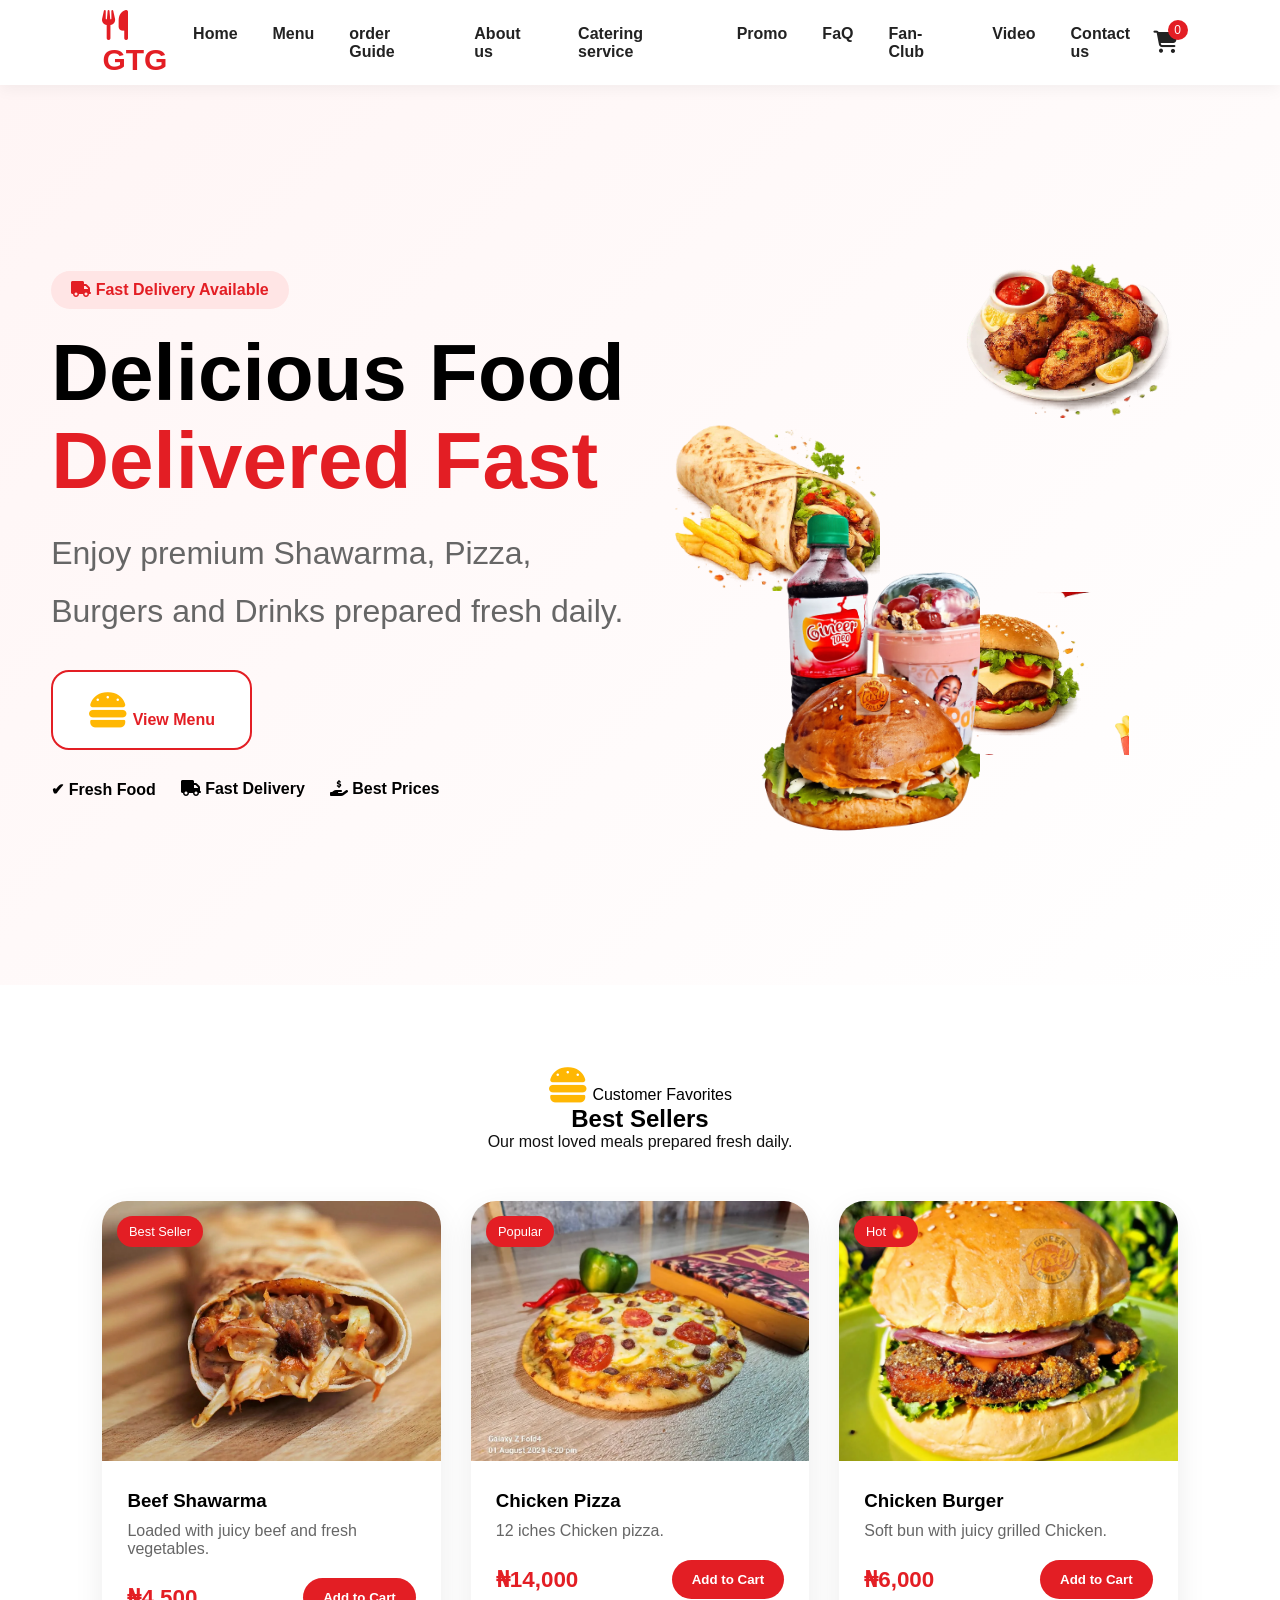
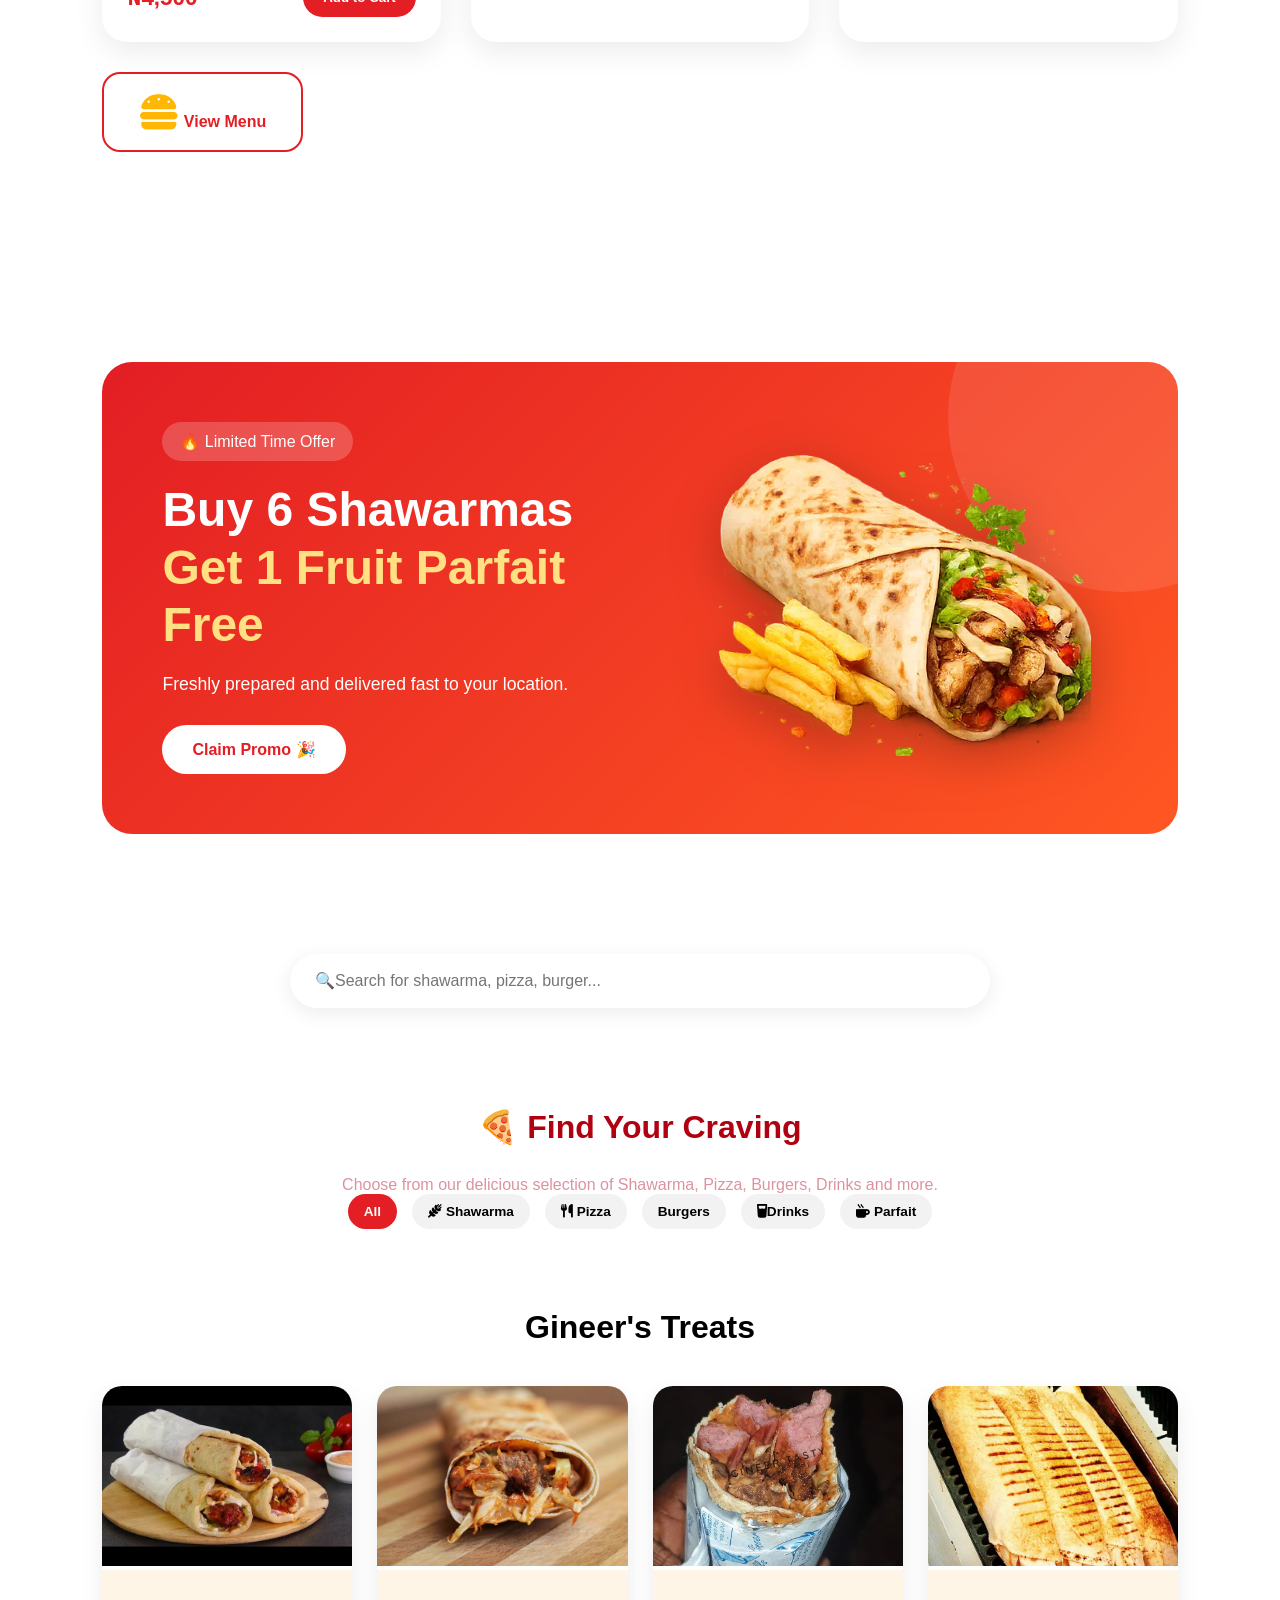
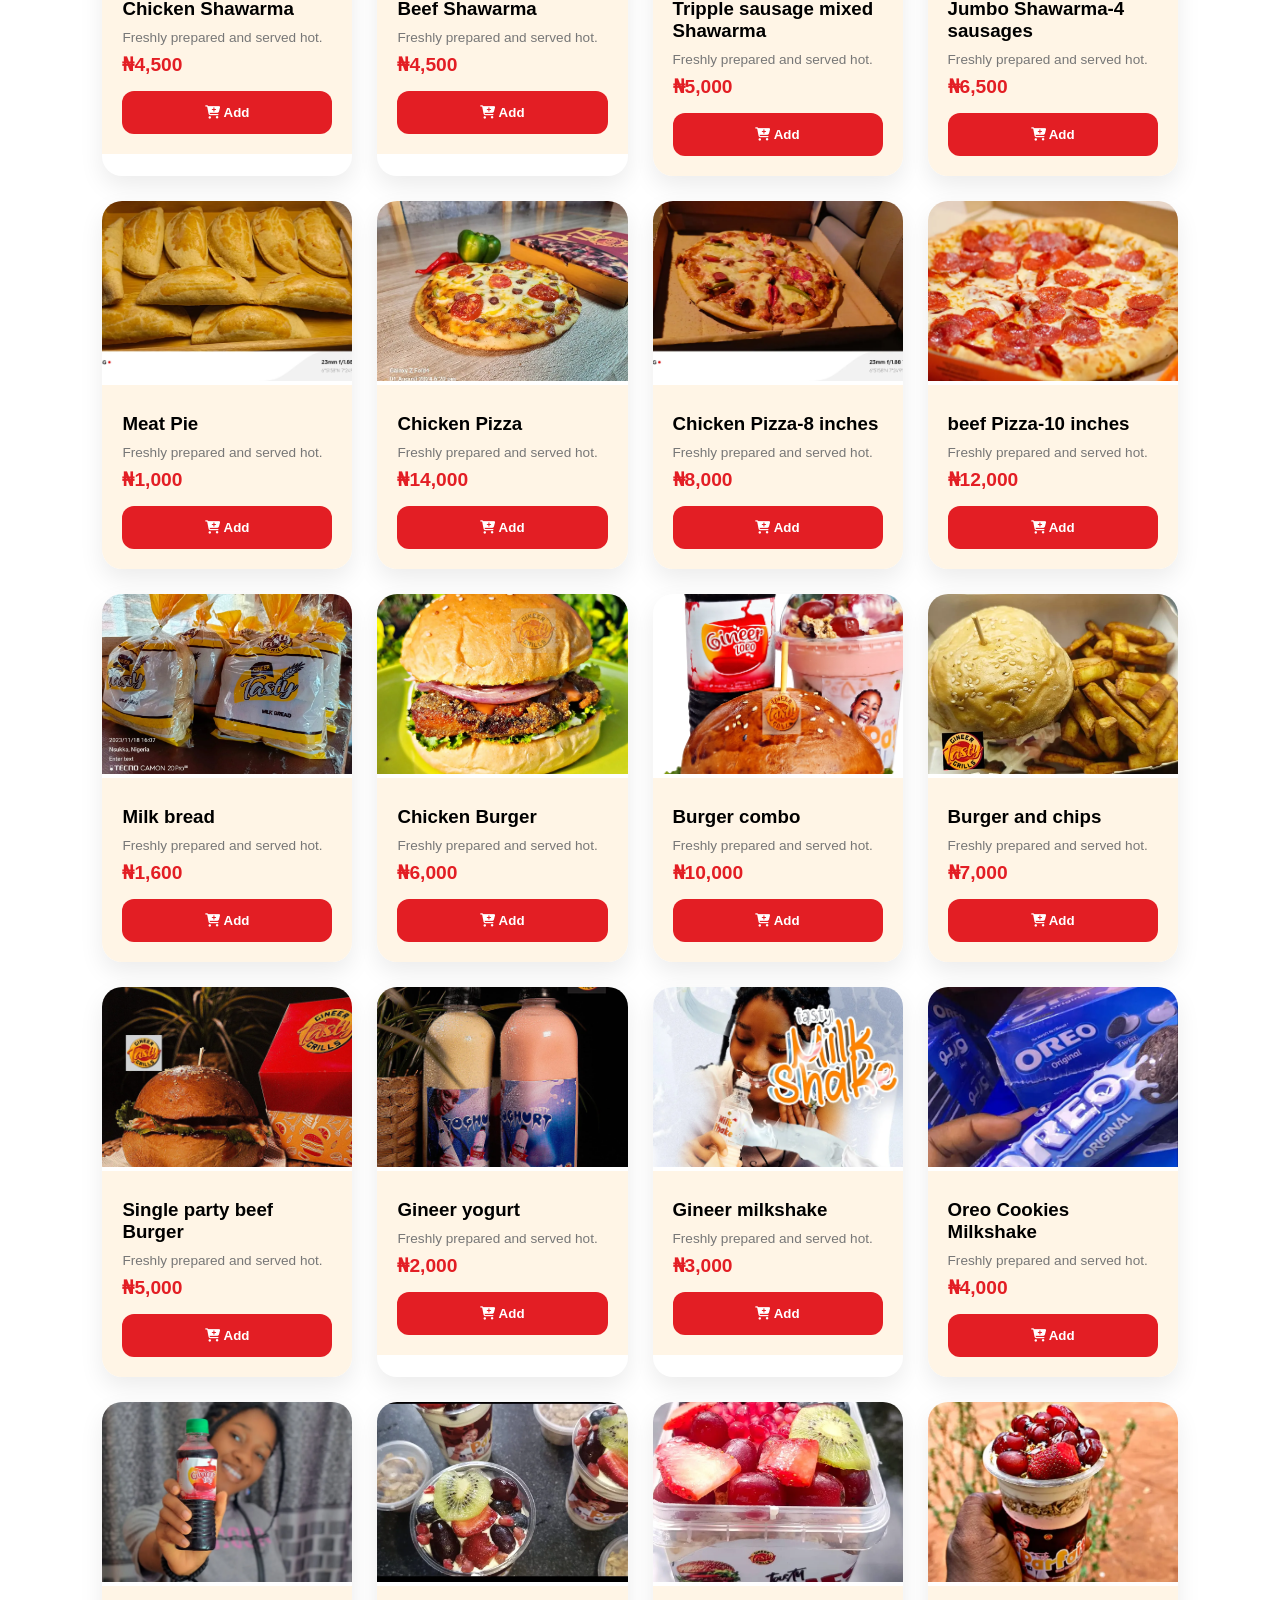
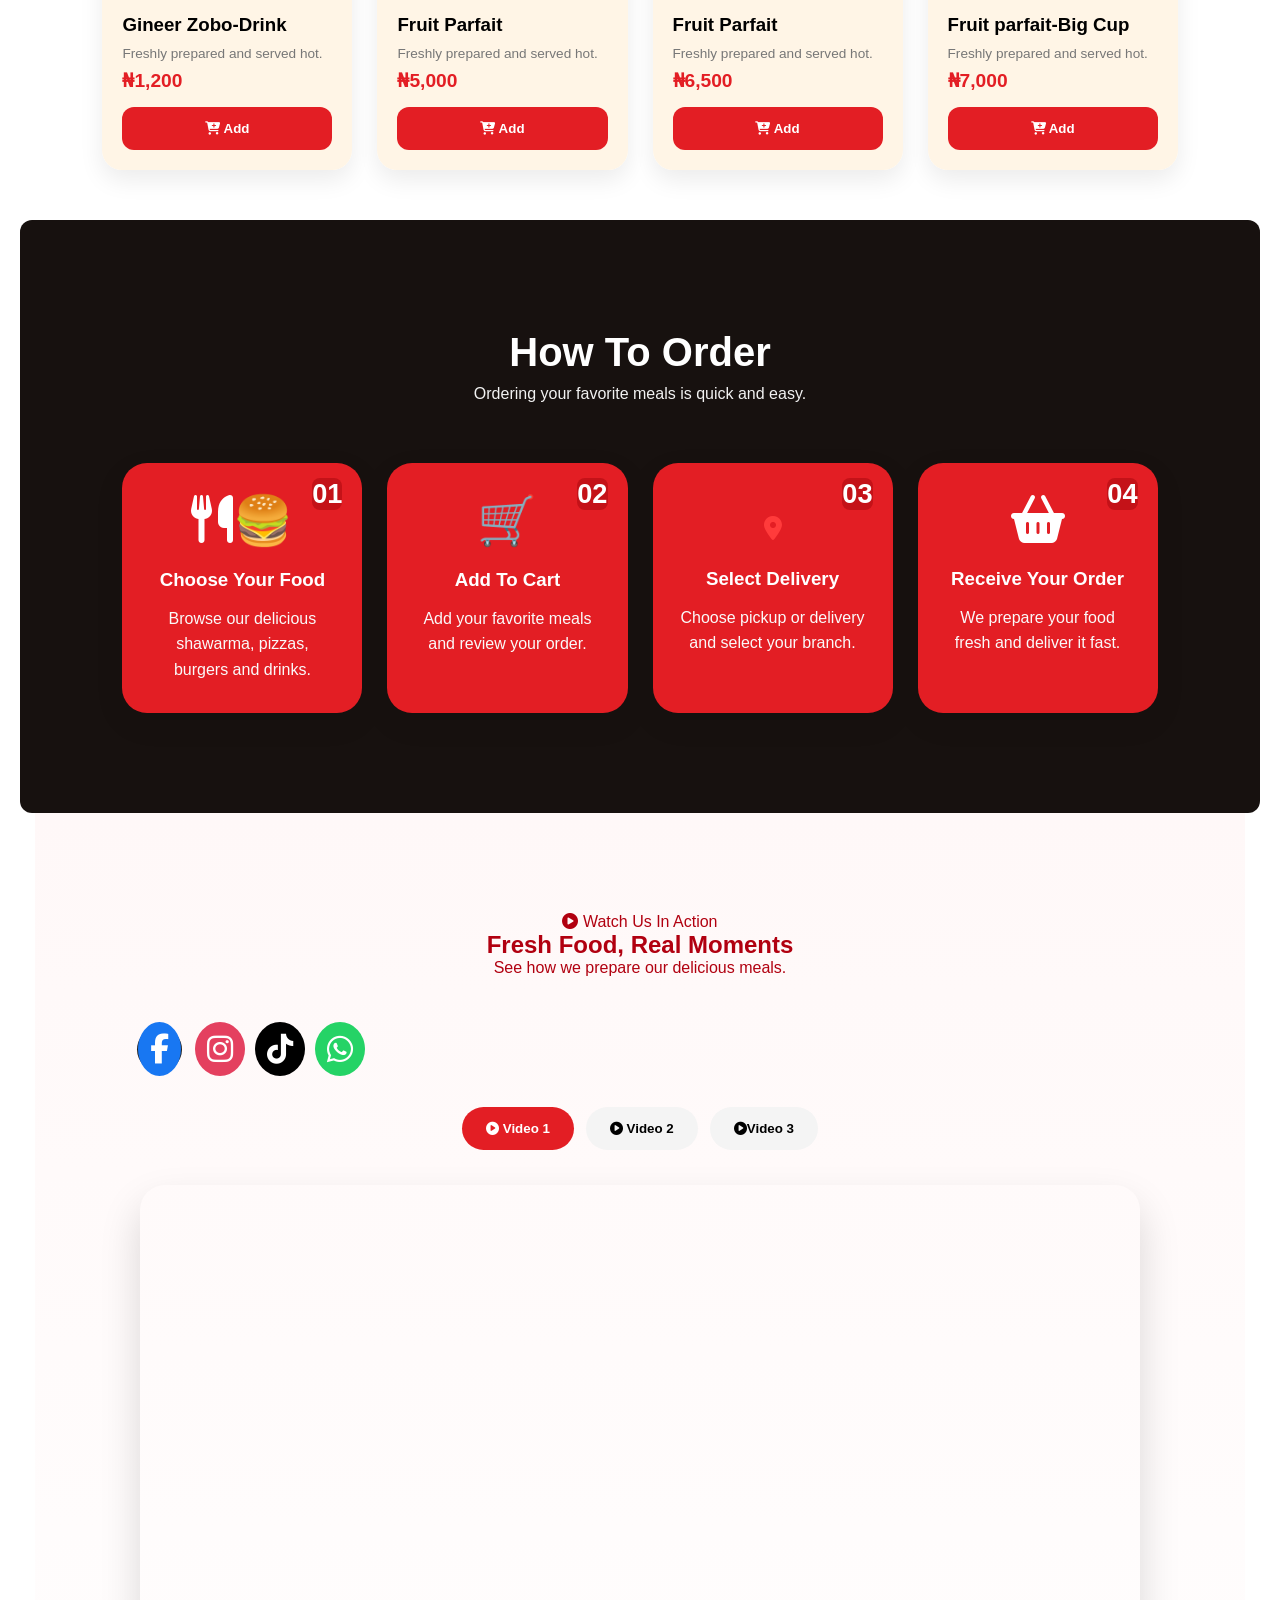
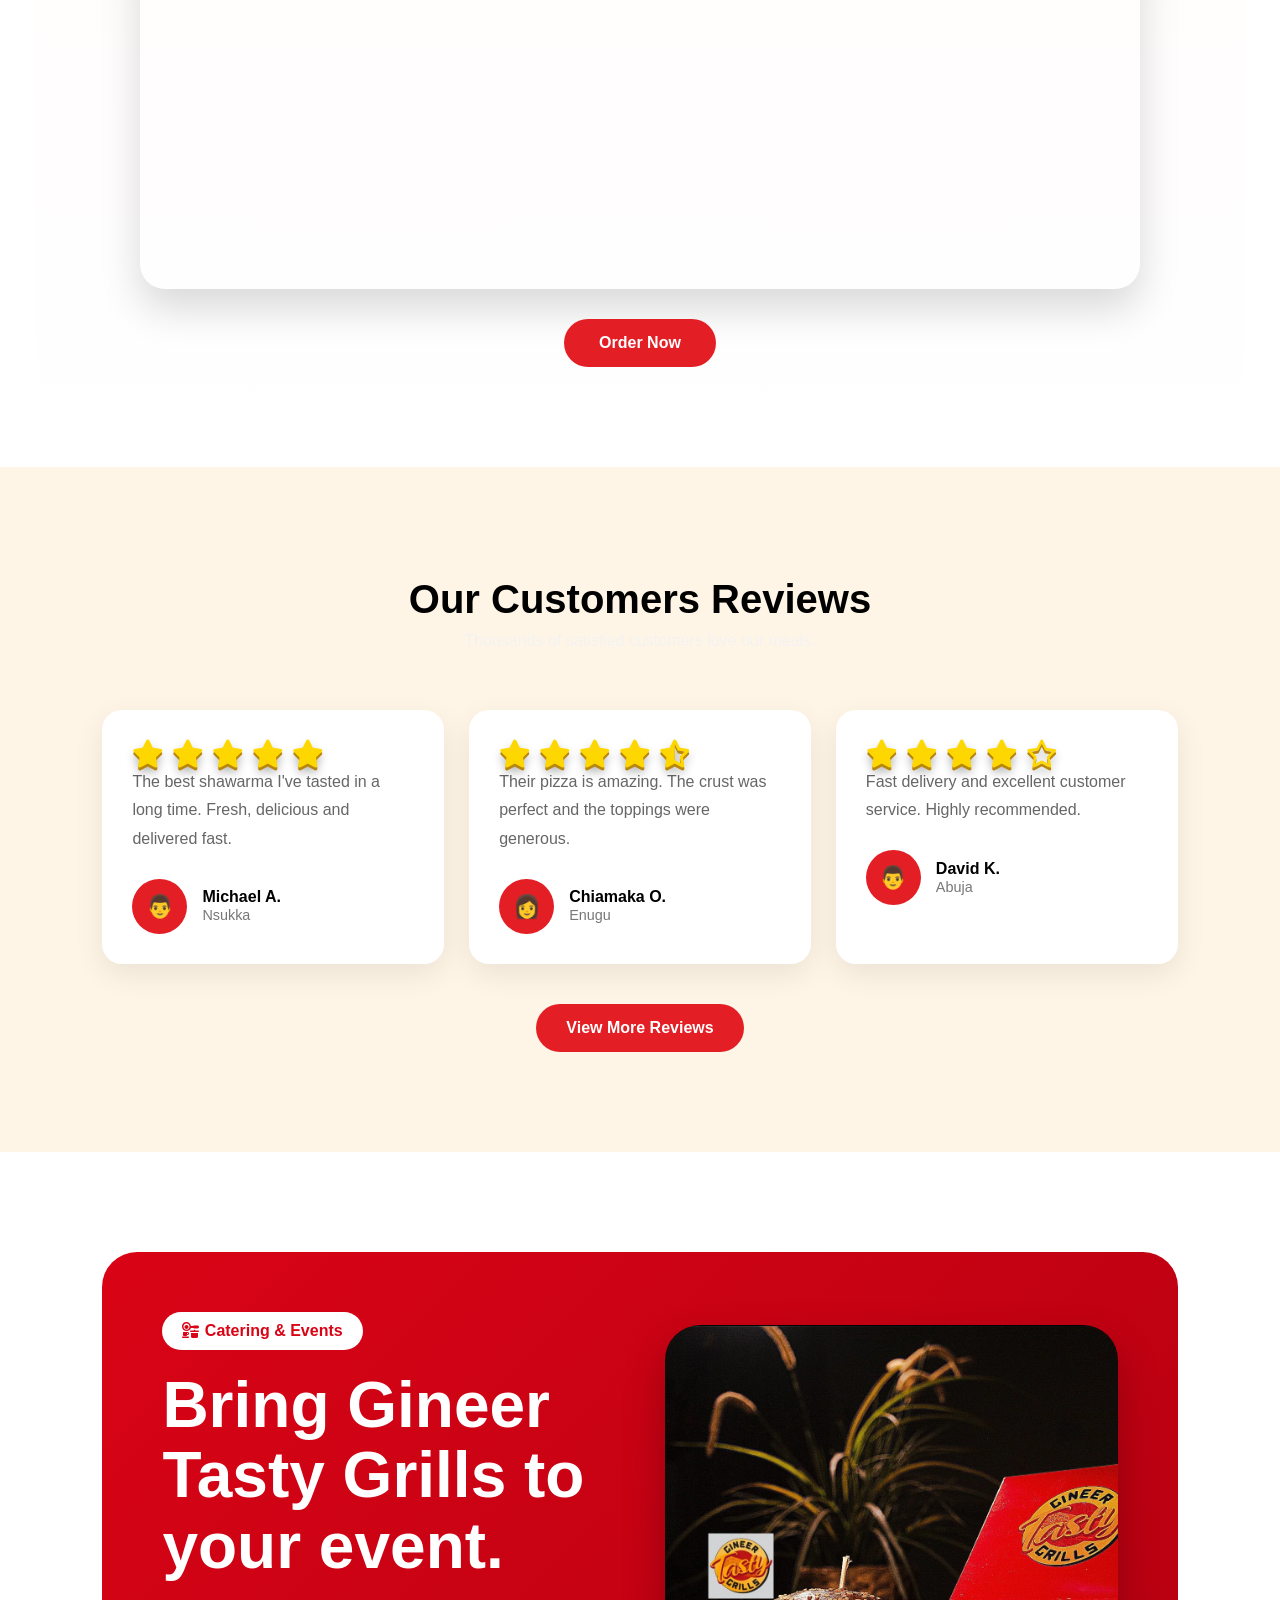
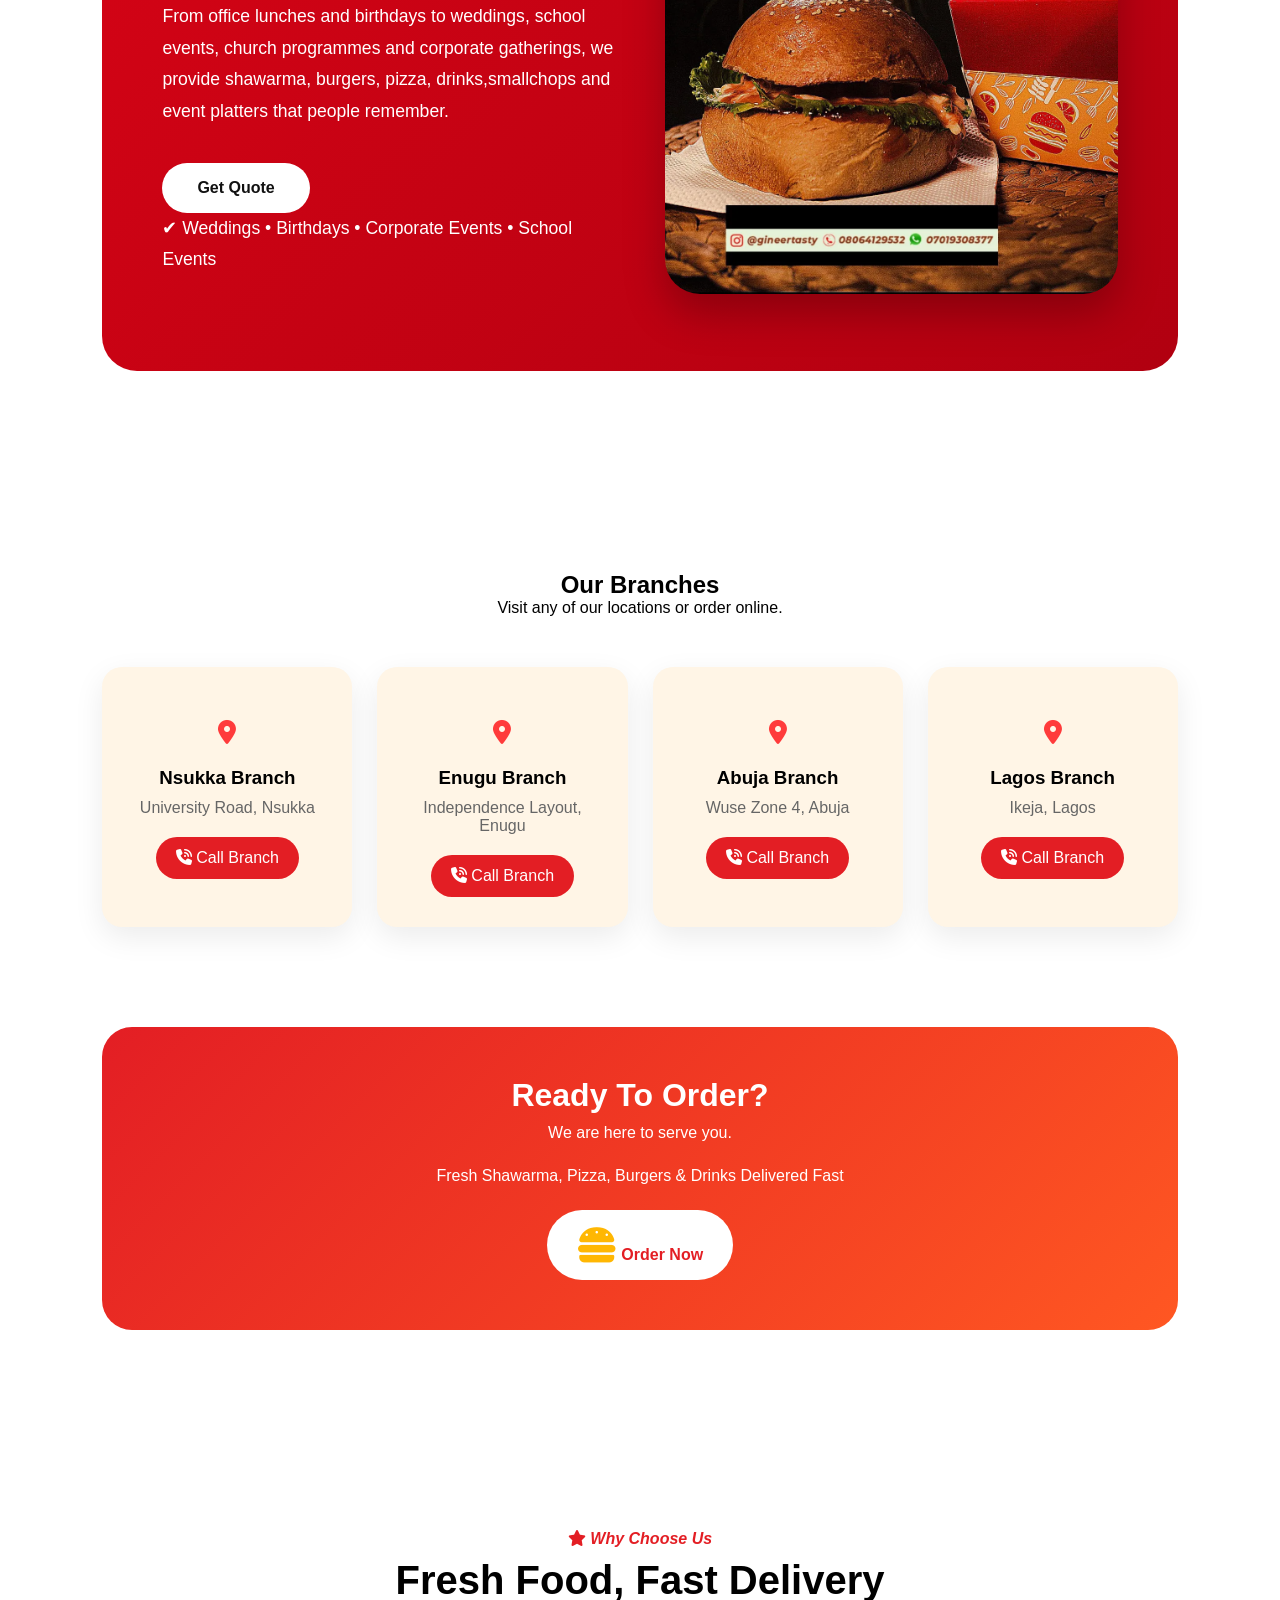
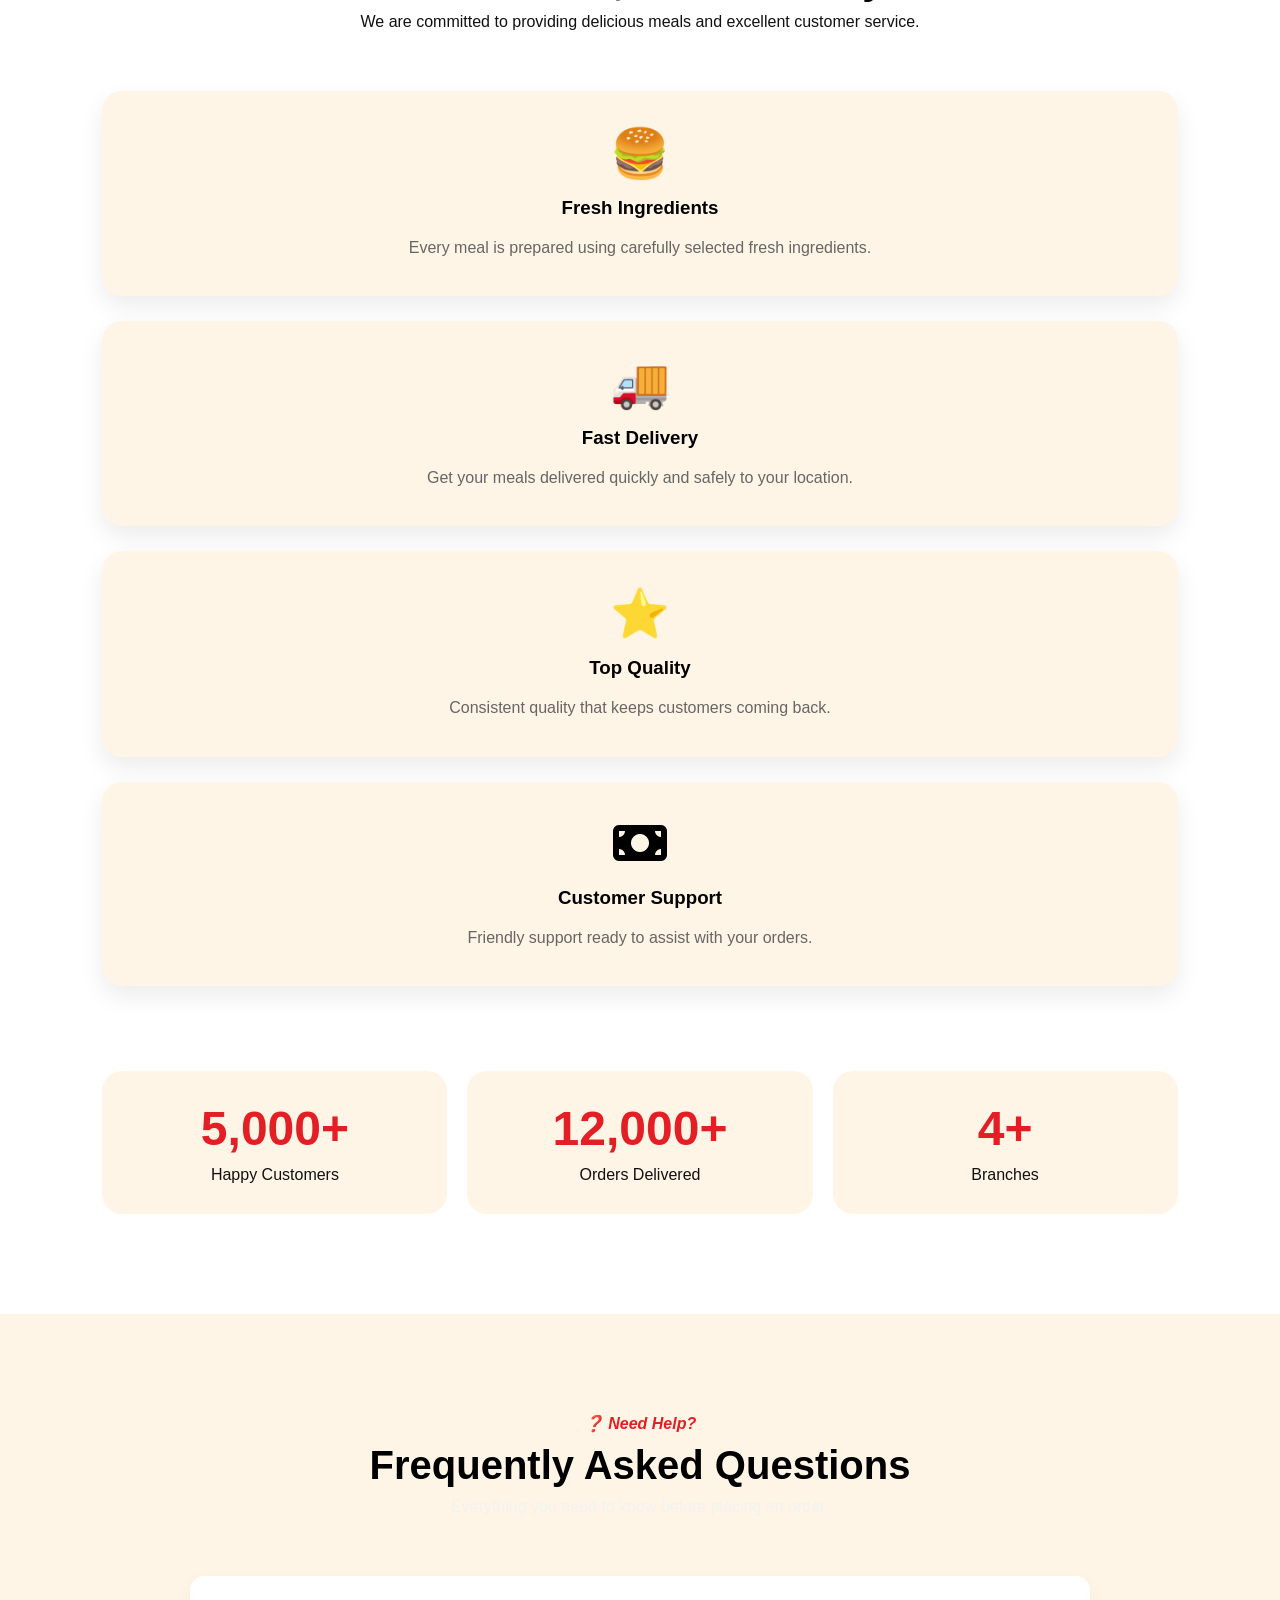
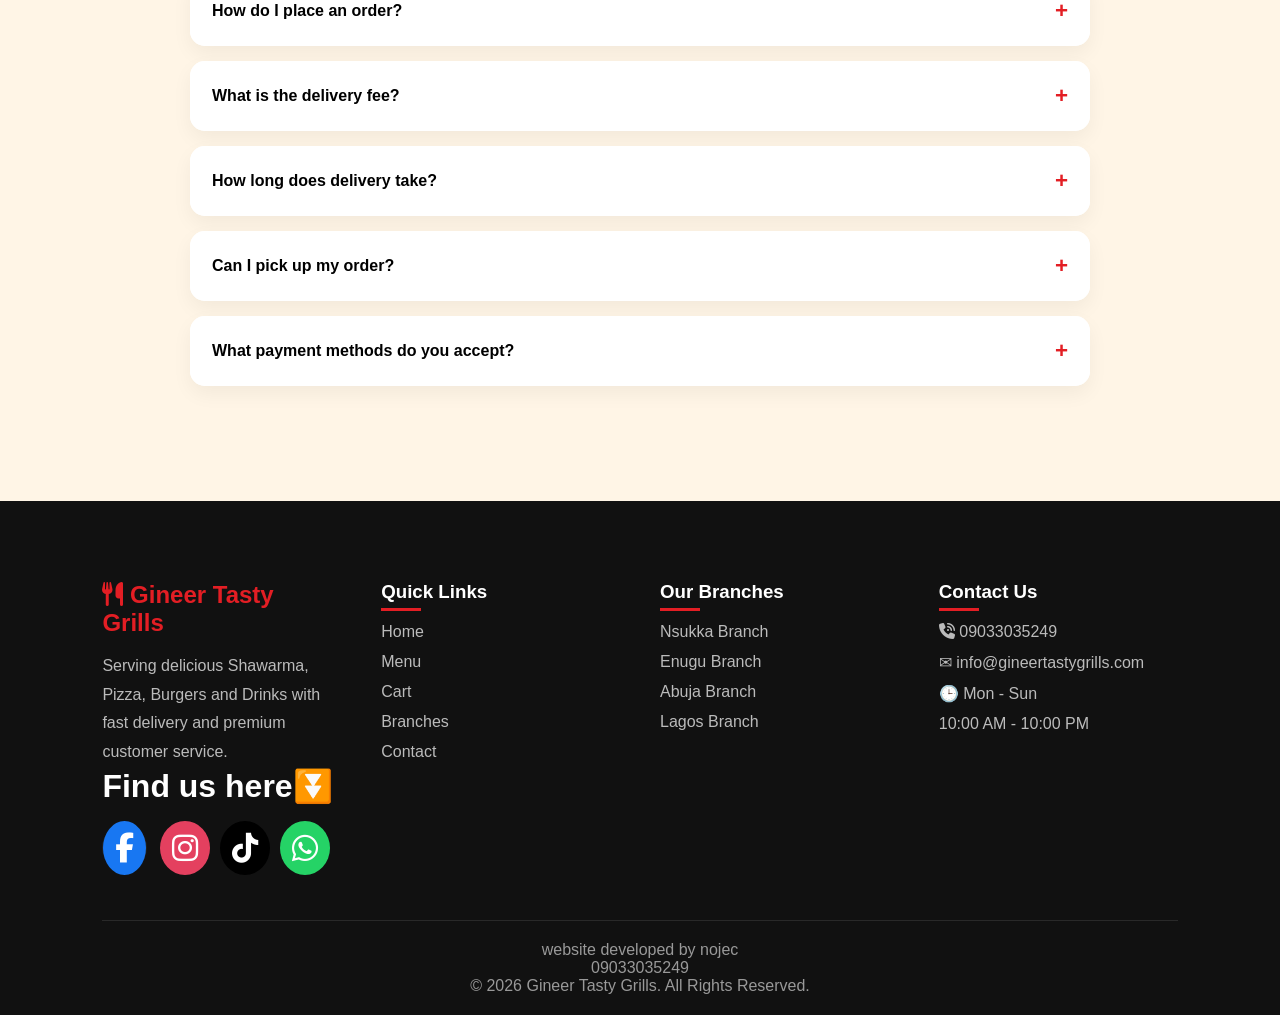
==== index.html @ 93b72620 "Initial commit" ====
<!DOCTYPE html>
<html lang="en">

<head>
    <meta charset="UTF-8">
    <meta name="viewport" content="width=device-width, initial-scale=1.0">
    <title>Gineer Tasty Grills</title>

    <link rel="stylesheet" href="css/style.css">

    <link rel="stylesheet" href="https://cdnjs.cloudflare.com/ajax/libs/font-awesome/6.5.2/css/all.min.css">
    <link rel="stylesheet" href="https://cdnjs.cloudflare.com/ajax/libs/font-awesome/6.5.0/css/all.min.css">
</head>

<body>


    <header>

        <nav class="navbar">

            <div class="logo">

                <i class="fa-solid fa-utensils"></i>GTG

            </div>

            <ul class="nav-links">

                <li><a href="index.html">Home</a></li>

                <li><a href="#categories">Menu</a></li>
                <li><a href="#how-it-works">order Guide</a></li>

                <li><a href="about.html">About us</a></li>
                <li><a href="#catering-section">Catering service</a></li>
                <li><a href="#promoo-banner">Promo</a></li>
                <li><a href="#faq">FaQ</a></li>
                <li><a href="fanclub.html">Fan-Club</a></li>
                <li><a href="#videos">Video</a></li>

                <li><a href="contact.html">Contact us</a></li>

            </ul>

            <div class="nav-actions">

                <a href="cart.html" class="cart-btn">

                    <i class="fa-solid fa-cart-shopping"></i>

                    <span id="cart-count">
                        0
                    </span>

                </a>

                <div class="hamburger">

                    <span></span>
                    <span></span>
                    <span></span>

                </div>

            </div>

        </nav>

    </header>

    <!-- HERO -->


    <section class="hero">

        <div class="hero-content">

            <span class="hero-tag">
                <i class="fa-solid fa-truck"></i> Fast Delivery Available
            </span>

            <h1>

                Delicious Food

                <span>
                    Delivered Fast
                </span>

            </h1>

            <p>

                Enjoy premium Shawarma, Pizza, Burgers and Drinks prepared fresh daily.

            </p>

            <div class="hero-buttons">

                <!-- <a href="#categories" class="order-btn"> -->

                <!-- <i class="fa-solid fa-burger burger rotate"></i> Order Now -->

                <!-- </a> -->

                <a href="#categories" class="menu-btn">

                    <i class="fa-solid fa-burger burger bounce"></i> View Menu

                </a>

            </div>

            <div class="hero-features">

                <div>✔ Fresh Food</div>

                <div><i class="fa-solid fa-truck"></i> Fast Delivery</div>

                <div><i class="fa-solid fa-hand-holding-dollar"></i> Best Prices</div>

            </div>


            <!-- <div class="hero-stats"> -->

            <!-- <div> -->

            <!-- <h3>5K+</h3> -->

            <!-- <span>Happy Customers</span> -->

            <!-- </div> -->

            <!-- <div> -->

            <!-- <h3>12K+</h3> -->

            <!-- <span>Orders Delivered</span> -->

            <!-- </div> -->

            <!-- <div> -->

            <!-- <h3>4</h3> -->

            <!-- <span>Branches</span> -->

            <!-- </div> -->

        </div>

        </div>

        <div class="hero-images">

            <img src="images/pizza.webp" class="floating pizza">

            <img src="images/shawarma.webp" class="floating shawarma">

            <img src="images/burger.webp" class="floating burger">

            <img src="images/drink.webp" class="floating drink">

        </div>


    </section>


    <!-- featured================= -->

    <section class="best-sellers">

        <div class="section-titlle">

            <span><i class="fa-solid fa-burger burger rotate"></i> Customer Favorites</span>

            <h2>Best Sellers</h2>

            <p>
                Our most loved meals prepared fresh daily.
            </p>

        </div>

        <div class="best-grid">

            <div class="best-card">

                <div class="badge">
                    Best Seller
                </div>

                <img src="images/bestseller2.webp">

                <div class="best-content">

                    <h3>Beef Shawarma</h3>

                    <p>
                        Loaded with juicy beef and fresh vegetables.
                    </p>

                    <div class="price-row">

                        <span>₦4,500</span>

                        <button onclick="addToCart(2)">
                            Add to Cart
                        </button>

                    </div>

                </div>

            </div>

            <div class="best-card">

                <div class="badge">
                    Popular
                </div>

                <img src="images/bestseller1_900x750.webp">

                <div class="best-content">

                    <h3>Chicken Pizza</h3>

                    <p>
                        12 iches Chicken pizza.
                    </p>

                    <div class="price-row">

                        <span>₦14,000</span>

                        <button onclick="addToCart(5)">
                            Add to Cart
                        </button>

                    </div>

                </div>

            </div>

            <div class="best-card">

                <div class="badge">
                    Hot 🔥
                </div>

                <img src="images/buger.webp">

                <div class="best-content">

                    <h3>Chicken Burger</h3>

                    <p>
                        Soft bun with juicy grilled Chicken.
                    </p>

                    <div class="price-row">

                        <span>₦6,000</span>

                        <button onclick="addToCart(9)">
                            Add to Cart
                        </button>

                    </div>

                </div>

            </div>
            <div class="hero-buttons">

                <!-- <a href="#categories" class="order-btn"> -->

                <!-- <i class="fa-solid fa-burger burger rotate"></i> Order Now -->

                <!-- </a> -->

                <a href="#categories" class="menu-btn">

                    <i class="fa-solid fa-burger burger bounce"></i> View Menu

                </a>

            </div>


        </div>





    </section>

    <!-- promotion-barnner========= -->

    <section class="promoo-banner" id="promoo-banner">

        <div class="promoo-content">

            <span class="promoo-tag">

                🔥 Limited Time Offer

            </span>

            <h2>

                Buy 6 Shawarmas

                <span>Get 1 Fruit Parfait Free</span>

            </h2>

            <p>

                Freshly prepared and delivered fast to your location.

            </p>

            <a href="https://wa.me/2349033035249?text=Hello%20Gineer%20Tasty%20Grills,%20I%20am%20interested%20in%20the%20current%20promo%20offer.%20Please%20provide%20more%20details."
                target="_blank" class="promoo-btn">

                Claim Promo 🎉

            </a>

        </div>

        <div class="promoo-image">

            <img src="images/shawarma.webp" alt="Special Offer">

        </div>

    </section>

    <!-- ====category============ -->

    <!-- CATEGORIES -->
    <section class="search-section">

        <div class="search-box">


            <input type="text" id="search-input" placeholder="🔍Search for shawarma, pizza, burger...">


        </div>

    </section>


    <section class="categories" id="categories">

        <h2>🍕 Find Your Craving</h2>
        <p>
            Choose from our delicious selection of Shawarma,
            Pizza, Burgers, Drinks and more.
        </p>

        <div class="category-container">

            <button class="category-btn active" data-category="all">

                All

            </button>

            <button class="category-btn" data-category="shawarma">

                <i class="fa-solid fa-wheat-awn"></i> Shawarma

            </button>

            <button class="category-btn" data-category="pizza">

                <i class="fa-solid fa-utensils"></i> Pizza

            </button>

            <button class="category-btn" data-category="burger">

                Burgers

            </button>

            <button class="category-btn" data-category="drinks">

                <i class="fa-solid fa-glass-water drink-icon"></i>Drinks

            </button>
            <button class="category-btn" data-category="parfait">

                <i class="fa-solid fa-mug-hot"></i> Parfait

            </button>

        </div>

    </section>

    <!-- MENU -->

    <section class="menu">

        <h2>Gineer's Treats</h2>

        <div class="food-grid" id="food-grid">

        </div>

    </section>



    <section class="how-it-works" id="how-it-works">

        <div class="section-title">

            <h2>How To Order</h2>

            <p>
                Ordering your favorite meals is quick and easy.
            </p>

        </div>

        <div class="steps-container">

            <div class="step-card">

                <div class="step-number">01</div>

                <div class="step-icon"><i class="fa-solid fa-utensils"></i>🍔</div>

                <h3>Choose Your Food</h3>

                <p>
                    Browse our delicious shawarma, pizzas, burgers and drinks.
                </p>

            </div>

            <div class="step-card">

                <div class="step-number">02</div>

                <div class="step-icon">🛒</div>

                <h3>Add To Cart</h3>

                <p>
                    Add your favorite meals and review your order.
                </p>

            </div>

            <div class="step-card">

                <div class="step-number">03</div>

                <div class="step-icon"><i class="fa-solid fa-location-dot bounce-icon"></i></div>

                <h3>Select Delivery</h3>

                <p>
                    Choose pickup or delivery and select your branch.
                </p>

            </div>

            <div class="step-card">

                <div class="step-number">04</div>

                <div class="step-icon"><i class="fa-solid fa-basket-shopping"></i></div>

                <h3>Receive Your Order</h3>

                <p>
                    We prepare your food fresh and deliver it fast.
                </p>

            </div>

        </div>

    </section>


    <!-- ===================video section====================== -->

    <section class="video-section" id="videos">

        <div class="section-titlle">

            <span><i class="fa-solid fa-circle-play"></i> Watch Us In Action</span>

            <h2>Fresh Food, Real Moments</h2>

            <p>See how we prepare our delicious meals.</p>

        </div>
        <div class="social-links">


            <a href="https://www.facebook.com/share/1EKonWVpvU/" target="_blank">

                <i class="fa-brands fa-facebook-f"></i>

            </a>

            <a href="https://www.instagram.com/gineertasty" target="_blank">

                <i class="fa-brands fa-instagram"></i>

            </a>

            <a href="https://tiktok.com/@YOUR_PAGE" target="_blank">

                <i class="fa-brands fa-tiktok"></i>

            </a>

            <a href="https://wa.me/2349033035249" target="_blank">

                <i class="fa-brands fa-whatsapp"></i>

            </a>

        </div>


        <div class="video-tabs">

            <button class="video-tab active" onclick="changeVideo(1,event)">

                <i class="fa-solid fa-circle-play"></i> Video 1

            </button>

            <button class="video-tab" onclick="changeVideo(2,event)">

                <i class="fa-solid fa-circle-play"></i> Video 2

            </button>

            <button class="video-tab" onclick="changeVideo(3,event)">

                <i class="fa-solid fa-circle-play"></i>Video 3

            </button>

        </div>

        <div class="video-frame">

            <iframe id="mainVideo"
                src="https://www.facebook.com/plugins/video.php?height=476&href=https%3A%2F%2Fweb.facebook.com%2Freel%2F997215209458774%2F&show_text=false&width=267&t=0"
                allowfullscreen="true"
                allow="autoplay; clipboard-write; encrypted-media; picture-in-picture; web-share">
            </iframe>

        </div>

        <a href="https://wa.me/2349033035249?text=Hello%20I%20want%20to%20place%20an%20order" class="video-order-btn"
            target="_blank">

            Order Now

        </a>

    </section>

    <!-- testimonial============ -->

    <section class="testimonials">

        <div class="section-title">

            <h2>Our Customers Reviews</h2>

            <p>
                Thousands of satisfied customers love our meals.
            </p>

        </div>

        <div class="testimonial-container">

            <div class="testimonial-card">

                <div class="stars-3d">
                    <i class="fa-solid fa-star"></i>
                    <i class="fa-solid fa-star"></i>
                    <i class="fa-solid fa-star"></i>
                    <i class="fa-solid fa-star"></i>
                    <i class="fa-solid fa-star"></i>
                </div>

                <p>
                    The best shawarma I've tasted in a long time. Fresh, delicious and delivered fast.
                </p>

                <div class="customer">

                    <div class="avatar">
                        👨
                    </div>

                    <div>

                        <h4>Michael A.</h4>

                        <span>Nsukka</span>

                    </div>

                </div>

            </div>

            <div class="testimonial-card">

                <div class="stars-3d">
                    <i class="fa-solid fa-star"></i>
                    <i class="fa-solid fa-star"></i>
                    <i class="fa-solid fa-star"></i>
                    <i class="fa-solid fa-star"></i>
                    <i class="fa-solid fa-star-half-stroke"></i>
                </div>

                <p>
                    Their pizza is amazing. The crust was perfect and the toppings were generous.
                </p>

                <div class="customer">

                    <div class="avatar">
                        👩
                    </div>

                    <div>

                        <h4>Chiamaka O.</h4>

                        <span>Enugu</span>

                    </div>

                </div>

            </div>

            <div class="testimonial-card">

                <div class="stars-3d">
                    <i class="fa-solid fa-star"></i>
                    <i class="fa-solid fa-star"></i>
                    <i class="fa-solid fa-star"></i>
                    <i class="fa-solid fa-star"></i>
                    <i class="fa-regular fa-star"></i>
                </div>

                <p>
                    Fast delivery and excellent customer service. Highly recommended.
                </p>

                <div class="customer">

                    <div class="avatar">
                        👨
                    </div>

                    <div>

                        <h4>David K.</h4>

                        <span>Abuja</span>

                    </div>

                </div>



            </div>

        </div>
        <div class="review-btn-container">

            <a href="https://www.facebook.com/share/1EKonWVpvU/" target="_blank" class="review-btn" class="review-btn">

                View More Reviews

            </a>

        </div>

    </section>

    <!-- catering=============================== -->


    <section class="catering-section" id="catering-section">

        <div class="catering-content">

            <span class="catering-tag"><i class="fa-solid fa-kitchen-set"></i> Catering & Events</span>

            <h2>Bring Gineer Tasty Grills to your event.</h2>

            <p>

                From office lunches and birthdays to weddings, school events, church programmes and corporate
                gatherings, we provide shawarma, burgers, pizza, drinks,smallchops and event platters that people
                remember.

            </p>

            <a href="https://wa.me/2349033035249?text=Hello%20Gineer%20Tasty%20Grills,%20I%20want%20a%20quote%20for%20catering%20and%20events."
                target="_blank" class="quote-btn">

                Get Quote

            </a>

            <p class="small-note">

                ✔ Weddings • Birthdays • Corporate Events • School Events

            </p>

        </div>

        <div class="catering-image">

            <img src="images/catering.webp" alt="Gineer Tasty Grills Catering">

        </div>

    </section>


    <!-- braches================================ -->
    <section class="branches">

        <div class="section-titlle">

            <h2>Our Branches</h2>

            <p>
                Visit any of our locations or order online.
            </p>

        </div>

        <div class="branches-grid">

            <div class="branch-box">

                <div class="branch-icon"><i class="fa-solid fa-location-dot bounce-icon"></i></div>

                <h3>Nsukka Branch</h3>

                <p>University Road, Nsukka</p>

                <a href="tel:09033035249">
                    <i class="fa-solid fa-phone-volume"></i> Call Branch
                </a>

            </div>

            <div class="branch-box">

                <div class="branch-icon"><i class="fa-solid fa-location-dot bounce-icon"></i></div>

                <h3>Enugu Branch</h3>

                <p>Independence Layout, Enugu</p>

                <a href="tel:09033035249">
                    <i class="fa-solid fa-phone-volume"></i> Call Branch
                </a>

            </div>

            <div class="branch-box">

                <div class="branch-icon"><i class="fa-solid fa-location-dot bounce-icon"></i></div>

                <h3>Abuja Branch</h3>

                <p>Wuse Zone 4, Abuja</p>

                <a href="tel:09033035249">
                    <i class="fa-solid fa-phone-volume"></i> Call Branch
                </a>

            </div>

            <div class="branch-box">

                <div class="branch-icon"><i class="fa-solid fa-location-dot bounce-icon"></i></div>

                <h3>Lagos Branch</h3>

                <p>Ikeja, Lagos</p>

                <a href="tel:09033035249">
                    <i class="fa-solid fa-phone-volume"></i> Call Branch
                </a>

            </div>

        </div>

    </section>

    <section class="contact-strip">

        <h2>
            Ready To Order?
        </h2>
        <p>We are here to serve you.</p>

        <p>
            Fresh Shawarma, Pizza, Burgers & Drinks Delivered Fast
        </p>

        <a href="#categories">

            <i class="fa-solid fa-burger burger rotate"></i> Order Now

        </a>

    </section>

    <!-- why======================== -->

    <section class="why-us">

        <div class="section-title">

            <span> <i class="fa-solid fa-star"></i>
                Why Choose Us</span>

            <h2>Fresh Food, Fast Delivery</h2>

            <p>
                We are committed to providing delicious meals and excellent customer service.
            </p>

        </div>

        <div class="why-grid">

            <div class="why-card">

                <div class="why-icon">🍔</div>

                <h3>Fresh Ingredients</h3>

                <p>
                    Every meal is prepared using carefully selected fresh ingredients.
                </p>

            </div>

            <div class="why-card">

                <div class="why-icon">🚚</div>

                <h3>Fast Delivery</h3>

                <p>
                    Get your meals delivered quickly and safely to your location.
                </p>

            </div>

            <div class="why-card">

                <div class="why-icon">⭐</div>

                <h3>Top Quality</h3>

                <p>
                    Consistent quality that keeps customers coming back.
                </p>

            </div>

            <div class="why-card">

                <div class="why-icon"><i class="fa-solid fa-money-bill"></i></div>

                <h3>Customer Support</h3>

                <p>
                    Friendly support ready to assist with your orders.
                </p>

            </div>

            <div class="stats-section">

                <div class="stat-box">

                    <h2 class="counter" data-target="5000">

                        0

                    </h2>

                    <p>Happy Customers</p>

                </div>

                <div class="stat-box">

                    <h2 class="counter" data-target="12000">

                        0

                    </h2>

                    <p>Orders Delivered</p>

                </div>

                <div class="stat-box">

                    <h2 class="counter" data-target="4">

                        0

                    </h2>

                    <p>Branches</p>

                </div>

            </div>

        </div>

    </section>


    <!-- faq=================== -->

    <section class="faq" id="faq">

        <div class="section-title">

            <span>❓ Need Help?</span>

            <h2>Frequently Asked Questions</h2>

            <p>
                Everything you need to know before placing an order.
            </p>

        </div>

        <div class="faq-container">

            <div class="faq-item">

                <button class="faq-question">

                    How do I place an order?

                    <span>+</span>

                </button>

                <div class="faq-answer">

                    <p>
                        Browse our menu, add items to cart, choose pickup or delivery, then complete your order via
                        WhatsApp.
                    </p>

                </div>

            </div>

            <div class="faq-item">

                <button class="faq-question">

                    What is the delivery fee?

                    <span>+</span>

                </button>

                <div class="faq-answer">

                    <p>
                        Delivery costs ₦1,500 and is automatically added during checkout when delivery is selected.
                    </p>

                </div>

            </div>

            <div class="faq-item">

                <button class="faq-question">

                    How long does delivery take?

                    <span>+</span>

                </button>

                <div class="faq-answer">

                    <p>
                        Most deliveries arrive within 30–60 minutes depending on your location.
                    </p>

                </div>

            </div>

            <div class="faq-item">

                <button class="faq-question">

                    Can I pick up my order?

                    <span>+</span>

                </button>

                <div class="faq-answer">

                    <p>
                        Yes. Simply select Pickup during checkout and choose your preferred branch.
                    </p>

                </div>

            </div>

            <div class="faq-item">

                <button class="faq-question">

                    What payment methods do you accept?

                    <span>+</span>

                </button>

                <div class="faq-answer">

                    <p>
                        We accept bank transfer, cash on pickup, and other payment methods approved by our branches.
                    </p>

                </div>

            </div>

        </div>

    </section>


    <footer class="footer">

        <div class="footer-container">

            <!-- BRAND -->

            <div class="footer-col">

                <h2 class="footer-logo">

                    <i class="fa-solid fa-utensils"></i> Gineer Tasty Grills

                </h2>

                <p>

                    Serving delicious Shawarma, Pizza, Burgers and Drinks with fast delivery and premium customer
                    service.

                </p>

                <h1>Find us here⏬</h1>

                <div class="social-links">


                    <a href="https://www.facebook.com/share/1EKonWVpvU/" target="_blank">

                        <i class="fa-brands fa-facebook-f"></i>

                    </a>

                    <a href="https://www.instagram.com/gineertasty" target="_blank">

                        <i class="fa-brands fa-instagram"></i>

                    </a>

                    <a href="https://tiktok.com/@YOUR_PAGE" target="_blank">

                        <i class="fa-brands fa-tiktok"></i>

                    </a>

                    <a href="https://wa.me/2349033035249" target="_blank">

                        <i class="fa-brands fa-whatsapp"></i>

                    </a>

                </div>

            </div>

            <!-- LINKS -->

            <div class="footer-col">

                <h3>Quick Links</h3>

                <ul>

                    <li>
                        <a href="index.html">Home</a>
                    </li>

                    <li>
                        <a href="#menu">Menu</a>
                    </li>

                    <li>
                        <a href="cart.html">Cart</a>
                    </li>

                    <li>
                        <a href="#branches">Branches</a>
                    </li>

                    <li>
                        <a href="#contact">Contact</a>
                    </li>

                </ul>

            </div>

            <!-- BRANCHES -->

            <div class="footer-col">

                <h3>Our Branches</h3>

                <ul>

                    <li> Nsukka Branch</li>

                    <li> Enugu Branch</li>

                    <li> Abuja Branch</li>

                    <li> Lagos Branch</li>

                </ul>

            </div>

            <!-- CONTACT -->

            <div class="footer-col">

                <h3>Contact Us</h3>

                <ul>

                    <li><i class="fa-solid fa-phone-volume"></i> 09033035249</li>

                    <li>✉ info@gineertastygrills.com</li>

                    <li>🕒 Mon - Sun</li>

                    <li>10:00 AM - 10:00 PM</li>

                </ul>

            </div>

        </div>

        <div class="footer-bottom">
            <p>website developed by nojec<br> 09033035249</p>

            <p>

                © 2026 Gineer Tasty Grills.
                All Rights Reserved.

            </p>

        </div>

    </footer>
    <a href="cart.html" class="floating-cart-btn">

        <i class="fa-solid fa-cart-shopping"></i>

        <span>Cart</span>

        <span id="floating-cart-count">0</span>

    </a>

    <!-- <a href="https://wa.me/234XXXXXXXXXX" class="whatsapp-float" target="_blank"> -->
    <!-- <i class="fa-brands fa-whatsapp"></i> -->
    <!-- </a> -->

    <div class="whatsapp-popup" id="whatsappPopup">

        <button class="close-popup" id="closePopup">
            ✕
        </button>

        <div class="popup-header">

            <i class="fa-solid fa-mug-hot"></i>

            <div>

                <h4>Need Help?</h4>

                <p>We usually reply in a few seconds.</p>

            </div>

        </div>

        <a href="https://wa.me/2349033035249?text=Hello%20Gineer%20Tasty%20Grills" target="_blank" class="popup-btn">

            Chat Now

        </a>

    </div>


    <div class="order-popup" id="orderPopup">

        <div class="popup-food">
            <i class="fa-solid fa-burger burger rotate"></i>

        </div>

        <div>

            <h4 id="popupName">

                Chinedu from Nsukka

            </h4>

            <p id="popupOrder">

                ordered Chicken Shawarma

            </p>

            <span>

                Just now

            </span>

        </div>

    </div>



    <button id="scrollTopBtn" class="scroll-top-btn">

        ⬆🍕

    </button>


    <script src="js/app.js"></script>


</body>

</html>
---- css/style.css ----
*{
margin:0;
padding:0;
box-sizing:border-box;
font-family:'Poppins',sans-serif;
}

body{
background:#fff;
overflow-x:hidden;
}

:root{

--primary:#e31e24;

--primary-dark:#c41218;

--yellow:#ffb703;

--dark:#222;

--gray:#666;

}

/* NAVBAR */

.navbar{

position:static;

top:0;

left:0;

width:100%;

height:85px;

background:
rgba(255,255,255,.95);

backdrop-filter:
blur(12px);

display:flex;

justify-content:space-between;

align-items:center;

padding:0 8%;

z-index:1000;

box-shadow:
0 4px 15px rgba(0,0,0,.05);

}

.logo{

font-size:30px;

font-weight:800;

color:var(--primary);

}

.nav-links{

display:flex;

list-style:none;

gap:35px;

}

.nav-links a{

text-decoration:none;

font-weight:600;

color:var(--dark);

transition:.3s;

}

.nav-links a:hover{

color:var(--primary);

}

.nav-actions{

display:flex;

align-items:center;

gap:20px;

}

.cart-btn{

position:relative;

font-size:22px;

color:var(--dark);

}

#cart-count{

position:absolute;

top:-10px;

right:-10px;

width:20px;

height:20px;

background:var(--primary);

color:white;

border-radius:50%;

font-size:12px;

display:flex;

justify-content:center;

align-items:center;

}

.hamburger{

display:none;

flex-direction:column;

gap:5px;

cursor:pointer;

}

.hamburger span{

width:28px;

height:3px;

background:var(--dark);

border-radius:20px;

transition:.4s;

}

.hero{

    min-height:100vh;

    display:flex;

    align-items:center;

    justify-content:space-between;

    padding:80px 4%;

    overflow:hidden;

    background:

    linear-gradient(

    135deg,

    #fff5f5,

    #ffffff

    );

}

.hero-content{

    flex:1;

    max-width:600px;

}

.hero-tag{

    display:inline-block;

    background:#ffe5e5;

    color:#e31e24;

    padding:10px 20px;

    border-radius:50px;

    margin-bottom:20px;

    font-weight:600;

}

.hero h1{

    font-size:5rem;

    line-height:1.1;

    margin-bottom:20px;

}

.hero h1 span{

    color:#e31e24;

}

.hero p{

    color:#666;

    line-height:1.8;

    margin-bottom:30px;
    font-size: 2rem;

}

.hero-buttons{

    display:flex;

    gap:15px;

    margin-bottom:30px;

}

.order-btn{

    background:#e31e24;

    color:white;

    padding:15px 30px;

    border-radius:50px;

    text-decoration:none;

    font-weight:600;

}

.menu-btn{

    border:2px solid #e31e24;

    color:#e31e24;

    padding:15px 30px;

    border-radius:50px;

    text-decoration:none;

    font-weight:600;

}

.hero-features{

    display:flex;

    gap:25px;

    flex-wrap:wrap;

    font-weight:600;

}

.hero-images{

    flex:1;

    position:relative;

    height:600px;

}



.hero-images img{

    position:absolute;

    width:220px;

    object-fit:contain;

}

.pizza{

    top:0;
    right:50px;

}

.shawarma{

    top:180px;
    left:20px;

}

.burger{

    bottom:80px;
    right:100px;

}

.drink{

    bottom:0;
    left:120px;

}



.floating{

    animation:floatFood 4s ease-in-out infinite;

}

@keyframes floatFood{

    0%{

        transform:
        translateY(0);

    }

    50%{

        transform:
        translateY(-20px);

    }

    100%{

        transform:
        translateY(0);

    }

}




.hero-stats{

    display:flex;

    gap:40px;

    margin-top:40px;

}

.hero-stats h3{

    color:#e31e24;

    font-size:2rem;

}

.hero-stats span{

    color:#777;

}


@media(max-width:768px){

.hero{

    min-height:auto;

    padding:100px 20px 60px;

    flex-direction:column;

    text-align:center;

}

.hero-content{

    max-width:100%;

}

.hero h1{

    font-size:2.5rem;

    margin-bottom:15px;

}

.hero p{

    font-size:.95rem;

}

.hero-buttons{

    flex-direction:column;

    width:100%;

}

.hero-buttons a{

    width:100%;

}

.hero-images{

    width:100%;

    height:auto;

    margin:30px 0;

    display:flex;

    justify-content:center;
    position: relative;

}
.hero-images::before{

content:"";

position:absolute;

width:280px;
height:280px;

background:

radial-gradient(
circle,
red,
transparent
);

border-radius:50%;

z-index:0;

}

.hero-images img{

    position:relative !important;

    width:280px;

    max-width:90%;

    left:auto !important;

    right:auto !important;

    top:auto !important;

    bottom:auto !important;

}

.hero-stats{

    justify-content:center;

    gap:25px;

    margin-top:10px;

}

.hero-stats h3{

    font-size:1.6rem;

}

.hero-stats span{

    font-size:.8rem;

}

}
@media(max-width:390px){

.navbar{

padding:0 20px;

}

.logo{

font-size:22px;

}

.hero{

padding:
120px 20px 50px;

}

.hero h1{

font-size:1.9rem;

}

.food-main{

width:220px;

}

}


@media(max-width:768px){

.hamburger{
    display:flex;
}

.nav-links{
    position:fixed;
    top:85px;
    right:+100%;
    width:280px;
    height:calc(100vh - 85px);
    background:#ffe5e5;
    flex-direction:column;
    padding:40px;
    transition:.4s;
}

.nav-links.active{
    right:0;
}

}

.hamburger.active span:nth-child(1){
    transform:translateY(8px) rotate(45deg);
}

.hamburger.active span:nth-child(2){
    opacity:0;
}

.hamburger.active span:nth-child(3){
    transform:translateY(-8px) rotate(-45deg);
}


/* best-seller================= */
.best-sellers{

    padding:80px 8%;

    background:#fff;
    

}
.best-sellers p{
    color: #111;
}

.section-titlle{

    text-align:center;

    margin-bottom:50px;
    font-size: 1rem;

}

.section-title span{

    color:#e31e24;

    font-weight:600;
    font-style: italic;

}

.section-title h2{

    font-size:5rem;

    margin:10px 0;

}

.section-title p{

    color:#000;

}



.best-grid{

    display:grid;

    grid-template-columns:
    repeat(3,1fr);

    gap:30px;

}

.best-card{

    background:white;

    border-radius:25px;

    overflow:hidden;

    box-shadow:
    0 10px 30px rgba(0,0,0,.08);

    transition:.4s;

    position:relative;

}

.best-card:hover{

    transform:
    translateY(-12px);

}

.best-card img{

    width:100%;

    height:260px;

    object-fit:cover;

    transition:.4s;

}

.best-card:hover img{

    transform:scale(1.05);

}

.badge{

    position:absolute;

    top:15px;

    left:15px;

    background:#e31e24;

    color:white;

    padding:8px 15px;

    border-radius:50px;

    font-size:.85rem;

    z-index:2;

}

.best-content{

    padding:25px;

}

.best-content h3{

    margin-bottom:10px;

}

.best-content p{

    color:#666;

    margin-bottom:20px;

}

.price-row{

    display:flex;

    justify-content:space-between;

    align-items:center;

}

.price-row span{

    color:#e31e24;

    font-size:1.4rem;

    font-weight:bold;

}

.price-row button{

    border:none;

    background:#e31e24;

    color:white;

    padding:12px 20px;

    border-radius:50px;

    cursor:pointer;

    font-weight:600;

}

@media(max-width:991px){

.best-grid{

    grid-template-columns:
    repeat(2,1fr);

}

}

@media(max-width:600px){

.best-grid{

    grid-template-columns:1fr;

}

.section-title h2{

    font-size:2rem;

}

.best-card img{

    height:220px;

}

}

.best-card{

    animation:
    fadeUp 1s ease forwards;

}

@keyframes fadeUp{

    from{

        opacity:0;

        transform:
        translateY(40px);

    }

    to{

        opacity:1;

        transform:
        translateY(0);

    }

}



/* CATEGORIES */

.categories{

padding:80px 8% 30px;

text-align:center;


}

.categories h2{

font-size:2rem;

margin-bottom:30px;

color:#b10010;

}
.categories p{
    color: rgb(220, 147, 161);
}

.category-container{

display:flex;

justify-content:center;

flex-wrap:wrap;

gap:15px;

}

.category-btn{

border:none;

padding:12px 22px;

border-radius:50px;

background:#f2f2f2;

cursor:pointer;

font-weight:600;

transition:.3s;

}

.category-btn.active{

background:#e31e24;

color:white;

}

/* MENU */

.menu{

padding:50px 8%;

}

.menu h2{

text-align:center;

margin-bottom:40px;

font-size:2rem;

}

.food-grid{

display:grid;

grid-template-columns:
repeat(auto-fit,minmax(220px,1fr));

gap:25px;


}

.food-card{

background:white;

border-radius:20px;

overflow:hidden;

box-shadow:
0 10px 25px rgba(0,0,0,.08);

transition:.4s;

}

.food-card:hover{

transform:
translateY(-10px);

}

.food-card img{

width:100%;

height:220px;

object-fit:cover;

}

.food-info{

padding:20px;
background: #fff5e6;

}

.food-info h3{

margin-bottom:10px;

}

.food-price{

color:#e31e24;

font-weight:700;

font-size:1.2rem;

margin-bottom:15px;

}

.add-cart{

width:100%;

border:none;

background:#e31e24;

color:white;

padding:14px;

border-radius:12px;

cursor:pointer;

font-weight:600;

}


@media(max-width:480px){

.food-grid{

grid-template-columns:
repeat(2,1fr);

gap:12px;

}

.food-card{

border-radius:15px;

}

.food-card img{

height:120px;

object-fit:contain;

padding:10px;

}

.food-info{

padding:12px;

}

.food-info h3{

font-size:.9rem;

margin-bottom:6px;

}

.food-price{

font-size:1rem;

margin-bottom:10px;

}

.add-cart{

padding:10px;

font-size:.85rem;

}

}

.food-card img{

height:200px;

}

.category-btn{

font-size:.85rem;

padding:10px 16px;

}

.toast{

position:fixed;

bottom:20px;

left:50%;

transform:
translateX(-50%);

background:#e31e24;

color:white;

padding:12px 25px;

border-radius:50px;

z-index:9999;

opacity:0;

transition:.4s;

}

.toast.show{

opacity:1;

}


/* cart=================== */

.cart-page{

padding:120px 8%;

}

.cart-item{

display:flex;

align-items:center;

justify-content:space-between;

gap:20px;

background:white;

padding:15px;

margin-bottom:15px;

border-radius:15px;

box-shadow:
0 5px 15px rgba(0,0,0,.08);

}

.cart-item img{

width:90px;

height:90px;

object-fit:contain;

}

.qty-controls{

display:flex;

align-items:center;

gap:10px;

}

.qty-controls button{

width:35px;

height:35px;

border:none;

background:#e31e24;

color:white;

border-radius:8px;

cursor:pointer;

}



.cart-summary{

background:white;

padding:25px;

border-radius:20px;

box-shadow:0 5px 20px rgba(0,0,0,.08);

margin-top:30px;

max-width:450px;

}

.cart-summary h3{

display:flex;

justify-content:space-between;

margin-bottom:20px;

}


/* ==============checkout============= */

.checkout{

padding:120px 8%;

}

.checkout-container{

display:grid;

grid-template-columns:
1fr 1fr;

gap:40px;

}

.checkout-form,
.order-summary{

background:white;

padding:30px;

border-radius:20px;

box-shadow:
0 5px 20px rgba(0,0,0,.08);

}

.checkout-form input,
.checkout-form select,
.checkout-form textarea{

width:100%;

padding:15px;

margin-bottom:15px;

border:1px solid #ddd;

border-radius:10px;

}

#place-order{

width:100%;

padding:15px;

background:#e31e24;

color:white;

border:none;

border-radius:10px;

font-size:1rem;

cursor:pointer;

}

.order-type{

display:flex;

gap:20px;

margin-bottom:20px;

}

#address-box{

display:none;

}

@media(max-width:768px){

.checkout-container{

grid-template-columns:1fr;

}

}
.rating{
    margin-bottom:8px;
    font-size:.9rem;
}

/* ===============thankyou============ */
.thank-you{

min-height:100vh;

display:flex;

justify-content:center;

align-items:center;

padding:20px;

}

.thank-card{

background:white;

padding:40px;

border-radius:20px;

text-align:center;

box-shadow:
0 10px 25px rgba(0,0,0,.1);

max-width:500px;

}

.thank-card h1{

margin-bottom:20px;

color:#e31e24;

}

.thank-card p{

margin-bottom:30px;

line-height:1.7;

}

.remove-btn{

background:#000;

color:white;

border:none;

padding:10px;

border-radius:8px;

cursor:pointer;

}


/* FLOATING CART BUTTON */

.floating-cart-btn{

    position:fixed;

    bottom:20px;
    right:20px;

    display:flex;
    align-items:center;
    gap:10px;

    padding:14px 20px;

    background:linear-gradient(
    135deg,
    #e31e24,
    #ff5722
    );

    color:white;

    text-decoration:none;

    border-radius:50px;

    font-weight:600;

    box-shadow:
    0 10px 25px rgba(227,30,36,.35);

    z-index:999;

    transition:.3s;

}

.floating-cart-btn:hover{

    transform:translateY(-5px);

}

#floating-cart-count{

    width:24px;
    height:24px;

    background:white;

    color:#e31e24;

    border-radius:50%;

    display:flex;
    align-items:center;
    justify-content:center;

    font-size:.8rem;
    font-weight:bold;

}

@media(max-width:480px){

    .floating-cart-btn{

        padding:12px 16px;

    }

}


/* branch================= */
.branch-selection{

margin-bottom:25px;

}

.branch-selection h3{

margin-bottom:15px;

}

.branch-grid{

display:grid;

grid-template-columns:
repeat(2,1fr);

gap:15px;

}

.branch-card{

padding:18px;

background:#fff;

border:2px solid #eee;

border-radius:15px;

cursor:pointer;

font-weight:600;

transition:.3s;

text-align:center;

}

.branch-card:hover{

transform:translateY(-3px);

border-color:#e31e24;

}

.branch-card.active{

border-color:#e31e24;

background:#fff5f5;

color:#e31e24;

}

@media(max-width:480px){

.branch-grid{

grid-template-columns:1fr;

}

}


/* search-bar=========== */
.search-section{

    padding:20px 8%;

}

.search-box{

    max-width:700px;

    margin:auto;

}

#search-input{

    width:100%;

    padding:18px 25px;

    border:none;

    border-radius:50px;

    background:#fff;

    box-shadow:
    0 5px 20px rgba(0,0,0,.08);

    font-size:1rem;

    outline:none;

}

.food-desc{

font-size:.85rem;

color:#777;

margin:8px 0;

}

.food-card{

transition:.4s;

}

.food-card:hover{

transform:
translateY(-10px);

}

@media(max-width:480px){

.food-card img{

height:110px;

}

.food-info{

padding:10px;

}

.food-price{

font-size:.95rem;

}

}

/* =======featured-products========= */
.featured{

padding:80px 8%;

}

.section-header{

text-align:center;

margin-bottom:40px;

}

.section-header h2{

font-size:2rem;

margin-bottom:10px;

}

.section-header p{

color:#777;

}

.featured-grid{

display:grid;

grid-template-columns:
repeat(auto-fit,minmax(250px,1fr));

gap:25px;

}

.featured-card{

background:#fff;

border-radius:20px;

overflow:hidden;

box-shadow:
0 10px 25px rgba(0,0,0,.08);

transition:.4s;

position:relative;

}

.featured-card:hover{

transform:
translateY(-10px);

}

.featured-card img{

width:100%;

height:220px;

object-fit:cover;

}

.featured-card h3{

padding:15px 20px 5px;

}

.featured-card p{

padding:0 20px 20px;

font-weight:600;

color:#e31e24;

}

.badge{

position:absolute;

top:15px;
left:15px;

background:#e31e24;

color:white;

padding:8px 12px;

border-radius:20px;

font-size:.8rem;

}

/* promotion-banner====== */
.promo-banner{

margin:80px 8%;

padding:30px;

text-align:center;

border-radius:20px;

background:
linear-gradient(
135deg,
#e31e24,
#ff5722
);

color:white;

animation:
promoGlow 2s infinite alternate;

}

@keyframes promoGlow{

from{

box-shadow:
0 0 15px rgba(227,30,36,.3);

}

to{

box-shadow:
0 0 35px rgba(227,30,36,.6);

}

}


.food-card,
.featured-card{

opacity:1;

transform:translateY(0);


transition:.6s;

}

.food-card.show,
.featured-card.show{

opacity:1;

transform:
translateY(0);

}

.food-card{

    background:#fff;

    border-radius:20px;

    overflow:hidden;

    box-shadow:
    0 10px 25px rgba(0,0,0,.08);

    transition:.4s;

}

.food-card:hover{

    transform:
    translateY(-10px);

}

.food-card img{

    width:100%;

    height:180px;

    object-fit:cover;

    transition:.4s;

}

.food-card:hover img{

    transform:scale(1.08);

}


/* footer */

/* FOOTER */

.footer{

    background:#111;

    color:white;

    padding:80px 8% 20px;

}

.footer-container{

    display:grid;

    grid-template-columns:
    repeat(4,1fr);

    gap:40px;

}

.footer-logo{

    color:#e31e24;

    margin-bottom:15px;

}

.footer-col p{

    color:#bbb;

    line-height:1.8;

}

.footer-col h3{

    margin-bottom:20px;

    position:relative;

}

.footer-col h3::after{

    content:"";

    width:40px;

    height:3px;

    background:#e31e24;

    position:absolute;

    left:0;
    bottom:-8px;

}

.footer-col ul{

    list-style:none;

}

.footer-col ul li{

    margin-bottom:12px;

    color:#bbb;

}

.footer-col ul li a{

    text-decoration:none;

    color:#bbb;

    transition:.3s;

}

.footer-col ul li a:hover{

    color:#e31e24;

}

.social-links{

    display:flex;

    gap:15px;

    margin-top:20px;

}

.social-links a{

    width:45px;

    height:45px;

    display:flex;

    align-items:center;

    justify-content:center;

    border-radius:50%;

    background:#222;

    text-decoration:none;

    font-size:1.2rem;

    transition:.3s;

}

.social-links a:hover{

    background:#e31e24;

    transform:translateY(-5px);

}

.footer-bottom{

    text-align:center;

    border-top:1px solid rgba(255,255,255,.1);

    margin-top:50px;

    padding-top:20px;

    color:#999;

}

@media(max-width:991px){

.footer-container{

    grid-template-columns:
    repeat(2,1fr);

}

}

@media(max-width:600px){

.footer{

    padding:60px 20px 20px;

}

.footer-container{

    grid-template-columns:1fr;

    gap:35px;

}

.footer-col{

    text-align:center;

}

.footer-col h3::after{

    left:50%;

    transform:translateX(-50%);

}

.social-links{

    justify-content:center;

}

}

.social-links i {
  font-size: 30px;
  margin: 10px;
  padding: 12px;
  border-radius: 50%;
  color: white;
  transition: 0.3s;
}

.social i:hover {
  transform: scale(1.2) rotate(10deg);
}

/* Colors */
.fa-facebook-f { background: #1877F2; }
.fa-instagram { background: #E4405F; }
.fa-tiktok { background: #000; }
.fa-whatsapp { background: #25D366; }

/* Hover effect */
.social i:hover {
  transform: scale(1.3) rotate(10deg);
  box-shadow: 0 0 20px currentColor;
}

/* Floating animation */
@keyframes float {
  0%, 100% { transform: translateY(0); }
  50% { transform: translateY(-8px); }
}

/* Brand colors + glow */
.fb { background: #1877F2; }
.ig { background: #E4405F; }
.tt { background: #000; }
.wa { background: #25D366; }

/* Glow effect per icon */
.fb:hover { box-shadow: 0 0 20px #1877F2; }
.ig:hover { box-shadow: 0 0 20px #E4405F; }
.tt:hover { box-shadow: 0 0 20px white; }
.wa:hover { box-shadow: 0 0 20px #25D366; }




/* LOADER */

#loader{

    position:fixed;

    top:0;
    left:0;

    width:100%;
    height:100vh;

    background:#000;
    

    display:flex;

    justify-content:center;
    align-items:center;

    z-index:99999;

}

.loader-content{

    text-align:center;

}

.loader-content h1{

    color:#e31e24;

    margin-bottom:10px;

    font-size:2rem;

}

.loader-content p{

    color:#666;

    margin-bottom:25px;

}

.loader-spinner{

    width:50px;
    height:50px;

    border:4px solid #eee;

    border-top:4px solid #e31e24;

    border-radius:50%;

    animation:spin 1s linear infinite;

}

@keyframes spin{

    100%{

        transform:rotate(360deg);

    }

}









.empty-cart{

text-align:center;

padding:60px 20px;

}

.empty-cart-icon{

font-size:5rem;

margin-bottom:20px;

animation:bounceCart
2s infinite;

}

.empty-cart h2{

margin-bottom:10px;

}

.empty-cart p{

color:#666;

margin-bottom:20px;

}

.browse-btn{

display:inline-block;

padding:14px 25px;

background:#e31e24;

color:white;

text-decoration:none;

border-radius:50px;

font-weight:600;

}

@keyframes bounceCart{

0%,100%{

transform:
translateY(0);

}

50%{

transform:
translateY(-10px);

}

}


/* HOW IT WORKS */

.how-it-works{

    padding:100px 8%;

    background:#17110f;
    margin-left: 20px;
    margin-right: 20px;
    border-radius: 12px;
    color: white;

}

.section-title{

    text-align:center;

    margin-bottom:60px;

}

.section-title h2{

    font-size:2.5rem;

    margin-bottom:10px;

}

.section-title p{

    color:#f2f2f2;

}

.steps-container{

    display:grid;

    grid-template-columns:
    repeat(4,1fr);

    gap:25px;

}

.step-card{

    background:#e31e24;

    padding:30px 25px;

    border-radius:25px;

    text-align:center;

    position:relative;

    box-shadow:
    0 10px 30px rgba(0,0,0,.08);

    transition:.4s;

}

.step-card:hover{

    transform:
    translateY(-12px);

}

.step-number{

    position:absolute;

    top:15px;
    right:20px;

    font-size:1.7rem;

    font-weight:700;
    border-radius: 8px;

    color:#fff;
    background: #c41218;

}

.step-icon{

    font-size:3rem;

    margin-bottom:20px;

}

.step-card h3{

    margin-bottom:15px;

}

.step-card p{

    color:#fafafa;

    line-height:1.6;

}

@media(max-width:991px){

.steps-container{

    grid-template-columns:
    repeat(2,1fr);

}

}

@media(max-width:600px){

.steps-container{

    grid-template-columns:1fr;

}

.step-card{

    padding:25px;

}

.section-title h2{

    font-size:2rem;

}

}

.step-card:hover{

    border:1px solid #e31e24;

    box-shadow:
    0 15px 40px rgba(227,30,36,.15);

}


/* TESTIMONIALS */

.testimonials{

    padding:100px 8%;

    background: #fff5e6;

}

.testimonial-container{

    display:grid;

    grid-template-columns:
    repeat(3,1fr);

    gap:25px;

}

.testimonial-card{

    background:white;

    padding:30px;

    border-radius:20px;

    box-shadow:
    0 10px 30px rgba(0,0,0,.08);

    transition:.4s;

}

.testimonial-card:hover{

    transform:
    translateY(-10px);

}

.stars{

    font-size:1.2rem;

    margin-bottom:15px;

}

.testimonial-card p{

    color:#666;

    line-height:1.8;

    margin-bottom:25px;

}

.customer{

    display:flex;

    align-items:center;

    gap:15px;

}

.avatar{

    width:55px;
    height:55px;

    border-radius:50%;

    background:#e31e24;

    color:white;

    display:flex;

    justify-content:center;
    align-items:center;

    font-size:1.4rem;

}

.customer span{

    color:#777;

    font-size:.9rem;

}

@media(max-width:991px){

.testimonial-container{

    grid-template-columns:
    repeat(2,1fr);

}

}

@media(max-width:600px){

.testimonial-container{

    grid-template-columns:1fr;

}

.testimonial-card{

    padding:25px;

}

}

.testimonial-card:hover{

    box-shadow:
    0 15px 40px rgba(227,30,36,.15);

    border:1px solid #e31e24;

}

.review-btn-container{

    text-align:center;

    margin-top:40px;

}

.review-btn{

    display:inline-block;

    padding:15px 30px;

    background:#e31e24;

    color:white;

    text-decoration:none;

    border-radius:50px;

    font-weight:600;

    transition:.3s;

}

.review-btn:hover{

    transform:
    translateY(-4px);

}


.bounce-icon {
  color: #ff3b3b;
  font-size: 24px;
  display: inline-block;
  animation: bounce 1.2s infinite;
}

@keyframes bounce {
  0%, 100% {
    transform: translateY(0);
  }
  50% {
    transform: translateY(-10px);
  }
}


.stars-3d {
  display: flex;
  gap: 8px;
  perspective: 800px;
}

.stars-3d i {
  font-size: 28px;
  color: gold;
  transform: translateZ(0);
  transition: 0.3s ease;
  text-shadow: 0 3px 0 #b8860b, 0 6px 10px rgba(0,0,0,0.3);
}

/* 3D hover effect on each star */
.stars-3d i:hover {
  transform: translateY(-6px) rotateX(25deg) scale(1.2);
  text-shadow: 0 5px 15px gold, 0 10px 20px rgba(0,0,0,0.4);
}

/* whole row hover tilt */
.stars-3d:hover i {
  filter: brightness(1.2);
}

.stars-3d i {
  animation: floatStar 2s infinite ease-in-out;
}

.stars-3d i:nth-child(2) { animation-delay: 0.1s; }
.stars-3d i:nth-child(3) { animation-delay: 0.2s; }
.stars-3d i:nth-child(4) { animation-delay: 0.3s; }
.stars-3d i:nth-child(5) { animation-delay: 0.4s; }

@keyframes floatStar {
  0%, 100% { transform: translateY(0); }
  50% { transform: translateY(-4px); }
}


/* BRANCHES */

.branches{

    padding:100px 8%;

    background:#fff;

}

.branches-grid{

    display:grid;

    grid-template-columns:
    repeat(4,1fr);

    gap:25px;

}

.branch-box{

    background: #fff5e6;

    padding:30px;

    border-radius:20px;

    text-align:center;

    box-shadow:
    0 10px 30px rgba(0,0,0,.08);

    transition:.4s;

}

.branch-box:hover{

    transform:
    translateY(-10px);

    box-shadow:
    0 15px 40px rgba(227,30,36,.15);

}

.branch-icon{

    font-size:3rem;

    margin-bottom:15px;

}

.branch-box h3{

    margin-bottom:10px;

}

.branch-box p{

    color:#666;

    margin-bottom:20px;

}

.branch-box a{

    display:inline-block;

    background:#e31e24;

    color:white;

    text-decoration:none;

    padding:12px 20px;

    border-radius:50px;

}


@media(max-width:991px){

.branches-grid{

    grid-template-columns:
    repeat(2,1fr);

}

}

@media(max-width:600px){

.branches-grid{

    grid-template-columns:1fr;

}

}


.contact-strip{

    margin:0 8% 100px;

    padding:50px;

    border-radius:30px;

    text-align:center;

    color:white;

    background:
    linear-gradient(
    135deg,
    #e31e24,
    #ff5722
    );

}

.contact-strip h2{

    font-size:2rem;

    margin-bottom:10px;

}

.contact-strip p{

    margin-bottom:25px;

}

.contact-strip a{

    display:inline-block;

    padding:15px 30px;

    background:white;

    color:#e31e24;

    text-decoration:none;

    border-radius:50px;

    font-weight:bold;

}


.promo-banner{

    margin:100px 8%;

    padding:60px;

    border-radius:30px;

    display:flex;

    align-items:center;

    justify-content:space-between;

    gap:50px;

    overflow:hidden;

    position:relative;

    background:

    linear-gradient(
    135deg,
    #e31e24,
    #ff5722
    );

}


.promoo-banner{

    margin:100px 8%;

    padding:60px;

    border-radius:30px;

    display:flex;

    align-items:center;

    justify-content:space-between;

    gap:50px;

    overflow:hidden;

    position:relative;

    background:

    linear-gradient(
    135deg,
    #e31e24,
    #ff5722
    );

}

.promoo-content{

    flex:1;

    color:white;

}

.promoo-tag{

    display:inline-block;

    background:

    rgba(255,255,255,.2);

    padding:10px 18px;

    border-radius:50px;

    margin-bottom:20px;

}

.promoo-content h2{

    font-size:3rem;

    line-height:1.2;

    margin-bottom:20px;

}

.promoo-content h2 span{

    display:block;

    color:#ffe082;

}

.promoo-content p{

    margin-bottom:30px;

    font-size:1.1rem;

}


.promoo-btn{

    display:inline-block;

    padding:15px 30px;

    background:white;

    color:#e31e24;

    text-decoration:none;

    border-radius:50px;

    font-weight:700;

    transition:.3s;

}

.promooo-btn:hover{

    transform:
    translateY(-3px);

}

.promoo-image{

    flex:1;

    text-align:center;

}

.promoo-image img{

    width:100%;

    max-width:400px;

    animation:
    promoFloat 4s ease-in-out infinite;

    filter:
    drop-shadow(
    0 15px 25px rgba(0,0,0,.25)
    );

}

@keyframes promooFloat{

    0%,100%{

        transform:
        translateY(0);

    }

    50%{

        transform:
        translateY(-15px);

    }

}

.promoo-banner::before{

    content:"";

    position:absolute;

    width:350px;

    height:350px;

    background:

    rgba(255,255,255,.1);

    border-radius:50%;

    right:-120px;

    top:-120px;

}


@media(max-width:768px){

.promoo-banner{

    flex-direction:column;

    text-align:center;

    padding:40px 25px;

}

.promoo-content h2{

    font-size:2rem;

}

.promoo-image img{

    max-width:280px;

}

}


.whatsapp-float {
  position: fixed;
  bottom: 20px;
  right: 20px;
  background: #25D366;
  color: white;
  font-size: 30px;
  padding: 15px;
  border-radius: 50%;
  box-shadow: 0 0 15px #25D366;
  z-index: 999;
  animation: pulse 1.5s infinite;
  transition: 0.3s;
}

.whatsapp-float:hover {
  transform: scale(1.2) rotate(10deg);
  box-shadow: 0 0 25px #25D366;
}

@keyframes pulse {
  0% { transform: scale(1); }
  50% { transform: scale(1.15); }
  100% { transform: scale(1); }
}

.burger {
  font-size: 40px;
  color: #ffb703;
  display: inline-block;
}

.bounce {
  animation: bounce 1.2s infinite;
}

@keyframes bounce {
  0%, 100% {
    transform: translateY(0);
  }
  50% {
    transform: translateY(-10px);
  }
}

.rotate {
  animation: rotate 2s linear infinite;
}

@keyframes rotate {
  from {
    transform: rotate(0deg);
  }
  to {
    transform: rotate(360deg);
  }
}


/* notification-popup */
.whatsapp-popup{

    position:fixed;

    right:20px;

    bottom:100px;

    width:300px;

    background:white;

    border-radius:20px;

    padding:20px;

    box-shadow:
    0 15px 40px rgba(0,0,0,.15);

    z-index:9999;

    opacity:0;

    visibility:hidden;

    transform:
    translateY(30px);

    transition:.4s;

}

.whatsapp-popup.show{

    opacity:1;

    visibility:visible;

    transform:
    translateY(0);

}

.popup-header{

    display:flex;

    gap:15px;

    align-items:flex-start;

}

.popup-icon{

    font-size:2rem;

}

.popup-header h4{

    margin-bottom:5px;

}

.popup-header p{

    color:#666;

    font-size:.9rem;

}

.popup-btn{

    display:block;

    text-align:center;

    margin-top:15px;

    background:#25d366;

    color:white;

    padding:12px;

    border-radius:50px;

    text-decoration:none;

    font-weight:600;

}

.close-popup{

    position:absolute;

    top:10px;

    right:10px;

    border:none;

    background:none;

    cursor:pointer;

    font-size:1rem;

}


/* FAQ SECTION */

.faq{

    padding:100px 8%;

    background: #fff5e6;

}

.faq-container{

    max-width:900px;

    margin:auto;

}

.faq-item{

    background:white;

    border-radius:15px;

    margin-bottom:15px;

    overflow:hidden;

    box-shadow:
    0 8px 20px rgba(0,0,0,.05);

}

.faq-question{

    width:100%;

    border:none;

    background:white;

    padding:22px;

    cursor:pointer;

    display:flex;

    justify-content:space-between;

    align-items:center;

    font-size:1rem;

    font-weight:600;

}

.faq-question span{

    font-size:1.4rem;

    color:#e31e24;

}

.faq-answer{

    max-height:0;

    overflow:hidden;

    transition:max-height .4s ease;

}

.faq-answer p{

    padding:0 22px 22px;

    color:#666;

    line-height:1.8;

}


@media(max-width:600px){

.faq{

    padding:70px 20px;

}

.faq-question{

    font-size:.95rem;

    padding:18px;

}

}

.faq-item:hover{

    transform:
    translateY(-3px);

    transition:.3s;

    box-shadow:
    0 10px 25px rgba(227,30,36,.08);

}


/* WHY CHOOSE US */

.why-us{

    padding:100px 8%;

    background:white;

}
.why-us p{
    color: #111;
}

.why-grid{

    display:grid;

    grid-template-columns:
    repeat(4fr);

    gap:25px;

}

.why-card{

    background: #fff5e6;

    text-align:center;

    padding:35px 25px;

    border-radius:20px;

    box-shadow:
    0 10px 25px rgba(0,0,0,.08);

    transition:.4s;

}

.why-card:hover{

    transform:
    translateY(-10px);

    box-shadow:
    0 15px 35px rgba(227,30,36,.12);

}

.why-icon{

    font-size:3rem;

    margin-bottom:15px;

}

.why-card h3{

    margin-bottom:15px;

}

.why-card p{

    color:#666;

    line-height:1.7;

}


@media(max-width:991px){

.why-grid{

    grid-template-columns:
    repeat(2,1fr);

}

}

@media(max-width:600px){

.why-grid{

    grid-template-columns:1fr;

}

.why-us{

    padding:70px 20px;

}

}

.stats-section{

    margin-top:60px;

    display:grid;

    grid-template-columns:
    repeat(3,1fr);

    gap:20px;

}

.stat-box{

    text-align:center;

    padding:30px;

    background: #fff5e6;

    border-radius:20px;

}

.stat-box h2{

    color:#e31e24;

    font-size:3rem;

    margin-bottom:10px;

}


@media(max-width:600px){

.stats-section{

    grid-template-columns:1fr;

}

.stat-box h2{

    font-size:2.2rem;

}

}

/* order-popuo================ */


.order-popup{

    position:fixed;

    left:20px;

    bottom:20px;

    background:white;

    width:320px;

    display:flex;

    gap:15px;

    align-items:center;

    padding:15px;

    border-radius:18px;

    box-shadow:
    0 15px 40px rgba(0,0,0,.15);

    z-index:9999;

    opacity:0;

    visibility:hidden;

    transform:
    translateY(20px);

    transition:.4s;

}

.order-popup.show{

    opacity:1;

    visibility:visible;

    transform:
    translateY(0);

}

.popup-food{

    width:55px;

    height:55px;

    border-radius:50%;

    background:#fff5f5;

    display:flex;

    align-items:center;

    justify-content:center;

    font-size:1.8rem;

}

.order-popup h4{

    margin-bottom:5px;

    font-size:.95rem;

}

.order-popup p{

    color:#555;

    margin-bottom:3px;

    font-size:.9rem;

}

.order-popup span{

    color:#999;

    font-size:.8rem;

}

@media(max-width:600px){

.order-popup{

    width:90%;

    left:5%;

    bottom:15px;

}

}

.drink-icon{

animation:shakeDrink 2s infinite;

}

@keyframes shakeDrink{

0%,100%{
transform:rotate(0deg);
}

25%{
transform:rotate(-8deg);
}

75%{
transform:rotate(8deg);
}

}

.shawarma-icon{

animation:bounceShawarma 2s infinite;

}

@keyframes bounceShawarma{

0%,100%{
transform:translateY(0);
}

50%{
transform:translateY(-10px);
}

}



/* CATERING SECTION */

.catering-section{

margin:100px 8%;

padding:60px;

border-radius:35px;

display:flex;

align-items:center;

justify-content:space-between;

gap:50px;

background:linear-gradient(135deg,#d90416,#b10010);

position:relative;

overflow:hidden;

}

.catering-section::before{

content:"";

position:absolute;

inset:0;

background:url("images/pattern.png");

opacity:.08;

}

.catering-content{

flex:1;

color:white;

position:relative;

z-index:2;

}

.catering-tag{

display:inline-block;

background:white;

color:#d90416;

padding:10px 20px;

border-radius:50px;

font-weight:700;

margin-bottom:20px;

}

.catering-content h2{

font-size:4rem;

line-height:1.1;

margin-bottom:20px;

}

.catering-content p{

font-size:1.1rem;

line-height:1.8;

margin-bottom:35px;

max-width:600px;

}

.quote-btn{

display:inline-block;

background:white;

color:#111;

padding:16px 35px;

border-radius:60px;

text-decoration:none;

font-weight:700;

font-size:1rem;

transition:.3s;

}

.quote-btn:hover{

transform:translateY(-4px);

box-shadow:0 12px 25px rgba(0,0,0,.2);

}

.catering-image{

flex:1;

position:relative;

z-index:2;

}

.catering-image img{

width:100%;

border-radius:35px;

object-fit:cover;

box-shadow:0 20px 40px rgba(0,0,0,.25);

}

.catering-image img{

animation:floatCatering 5s ease-in-out infinite;

}

@keyframes floatCatering{

0%,100%{transform:translateY(0);}

50%{transform:translateY(-10px);}

}

/* MOBILE */

@media(max-width:991px){

.catering-section{

flex-direction:column;

text-align:center;

padding:45px 25px;

}

.catering-content h2{

font-size:2.5rem;

}

.catering-content p{

max-width:100%;

}

.catering-image{

width:100%;

}

}

@media(max-width:600px){

.catering-section{

margin:70px 20px;

padding:35px 20px;

border-radius:25px;

}

.catering-content h2{

font-size:2rem;

}

.quote-btn{

width:100%;

text-align:center;

}

.catering-image img{

border-radius:25px;

}

}


.video-section{

    padding:100px 8%;
    text-align:center;
     background:
    linear-gradient(
    to bottom,
    #fff8f8,
    #ffffff
    );
    color: #b10010;
    margin-left: 35px;
    margin-right: 35px;

}
.video-frame{

box-shadow:
0 0 40px rgba(227,30,36,.25),
0 20px 50px rgba(0,0,0,.3);

}

.video-tabs{

    display:flex;
    justify-content:center;
    flex-wrap:wrap;
    gap:12px;
    margin:35px 0;

}

.video-tab{

    border:none;
    background:#f4f4f4;
    padding:14px 24px;
    border-radius:50px;
    cursor:pointer;
    font-weight:600;
    transition:.3s;

}

.video-tab.active{

    background:#e31e24;
    color:#fff;

}

.video-tab:hover{

    background:#e31e24;
    color:white;

}

.video-frame{

    max-width:1000px;
    margin:auto;
    border-radius:25px;
    overflow:hidden;
    box-shadow:0 20px 40px rgba(0,0,0,.15);

}

.video-frame iframe{

    width:100%;
    height:700px;
    border:none;

}

.video-order-btn{

    display:inline-block;
    margin-top:30px;
    padding:15px 35px;
    background:#e31e24;
    color:#fff;
    text-decoration:none;
    border-radius:50px;
    font-weight:700;
    transition:.3s;

}

.video-order-btn:hover{

    transform:translateY(-5px);

}

@media(max-width:768px){

.video-section{

    padding:70px 20px;

}

.video-frame iframe{

    height:500px;

}

}

@media(max-width:480px){

.video-frame iframe{

    height:420px;

}

.video-order-btn{

    width:100%;

}

.video-tab{

    width:100%;

}

}


.video-frame{

animation:floatVideo 4s ease-in-out infinite;

}



.delivery-strip{

    background:#fff;

    padding:15px 0;

    overflow:hidden;

    position:relative;

}

.delivery-track{

    display:flex;

    align-items:center;

    white-space:nowrap;

    animation:moveStrip 15s linear infinite;

}

.delivery-bike{

    font-size:2rem;

    margin-right:20px;

}

.delivery-text{

    color:white;

    font-weight:600;

    font-size:1rem;

    letter-spacing:1px;

}

@keyframes moveStrip{

    from{

        transform:translateX(100%);

    }

    to{

        transform:translateX(-100%);

    }

}


/* about-htm */

.about-hero{

    height:60vh;

    background:
    url("../images/12inchespizza.webp")
    center/cover no-repeat;

    position:relative;

    display:flex;

    justify-content:center;

    align-items:center;

    text-align:center;

}

.about-overlay{

    position:absolute;

    inset:0;

    background:
    rgba(0,0,0,.55);

}

.about-hero-content{

    position:relative;

    z-index:2;

    color:white;

    padding:20px;

}

.about-hero-content span{

    display:inline-block;

    background:#e31e24;

    padding:10px 20px;

    border-radius:50px;

    margin-bottom:20px;

}

.about-hero-content h1{

    font-size:4rem;

    margin-bottom:15px;

}

.about-hero-content p{

    max-width:700px;

    margin:auto;

    font-size:1.1rem;

}

.about-section{

    padding:100px 8%;

    display:grid;

    grid-template-columns:1fr 1fr;

    gap:60px;

    align-items:center;

}

.about-image img{

    width:100%;

    border-radius:25px;

    box-shadow:
    0 20px 50px rgba(0,0,0,.12);

}

.about-content h2{

    font-size:3rem;

    margin:20px 0;

    line-height:1.2;

}

.about-content p{

    color:#666;

    line-height:1.8;

    margin-bottom:20px;

}

.about-tag{

    display:inline-block;

    background:#fff0f0;

    color:#e31e24;

    padding:10px 18px;

    border-radius:50px;

    font-weight:600;
    font-size: 1.9rem;
    

}

.about-features{

    display:grid;

    grid-template-columns:repeat(2,1fr);

    gap:15px;

    margin-top:25px;

}

.feature{

    background:#fff8f8;

    padding:15px;

    border-radius:15px;

    font-weight:600;

}


@media(max-width:991px){

.about-section{

    grid-template-columns:1fr;

}

.about-content{

    text-align:center;

}

.about-features{

    grid-template-columns:1fr 1fr;

}

.about-hero-content h1{

    font-size:3rem;

}

}

@media(max-width:600px){

.about-section{

    padding:70px 20px;

}

.about-features{

    grid-template-columns:1fr;

}

.about-hero{

    height:50vh;

}

.about-hero-content h1{

    font-size:2.3rem;

}

}


/* STORY SECTION */

.story-section{

    padding:100px 8%;

    background:#fff8f8;

    text-align:center;

}

.story-tag{

    display:inline-block;

    padding:10px 20px;

    background:#fff;

    color:#e31e24;

    border-radius:50px;

    font-weight:600;

    margin-bottom:20px;
    font-size: 1.9rem;

}

.story-content h2{

    font-size:3rem;

    margin-bottom:20px;

}

.story-content p{

    max-width:800px;

    margin:0 auto 15px;

    line-height:1.8;

    color:#666;

}

.stats-container{

    margin-top:60px;

    display:grid;

    grid-template-columns:repeat(4,1fr);

    gap:25px;

}

.stat-card{

    background:white;

    padding:35px 20px;

    border-radius:20px;

    box-shadow:
    0 10px 30px rgba(0,0,0,.05);

    transition:.3s;

}

.stat-card:hover{

    transform:translateY(-8px);

}

.stat-card h3{

    color:#e31e24;

    font-size:2.8rem;

    margin-bottom:10px;

}

.stat-card p{

    color:#666;

    font-weight:600;

}


@media(max-width:991px){

.stats-container{

    grid-template-columns:repeat(2,1fr);

}

.story-content h2{

    font-size:2.3rem;

}

}

@media(max-width:600px){

.stats-container{

    grid-template-columns:1fr;

}

.story-section{

    padding:70px 20px;

}

.story-content h2{

    font-size:2rem;

}

}


/* MISSION & VISION */

.mission-vision{

    padding:100px 8%;

    background:#17110f;
    color: #f4f4f4;
    margin-left: 50px;
    margin-right: 50px;
    /* border-radius: 50px; */

}
.ppts{
    color: #b10010;
}

.mv-header{

    text-align:center;

    margin-bottom:60px;

}

.mv-header span{

    display:inline-block;

    background:#fff0f0;

    color:#e31e24;

    padding:10px 20px;

    border-radius:50px;

    font-weight:600;
    font-size: 1.9rem;

    margin-bottom:15px;

}

.mv-header h2{

    font-size:3rem;

    max-width:700px;

    margin:auto;

}

.mv-container{

    display:grid;

    grid-template-columns:repeat(2,1fr);

    gap:30px;

}

.mv-card{

    background:linear-gradient(
    135deg,
    #fff,
    #fff8f8
    );

    padding:40px;

    border-radius:25px;

    box-shadow:
    0 15px 40px rgba(0,0,0,.06);

    transition:.4s;

    position:relative;

    overflow:hidden;

}

.mv-card::before{

    content:"";

    position:absolute;

    top:0;

    left:0;

    width:100%;

    height:5px;

    background:#e31e24;

}

.mv-card:hover{

    transform:translateY(-10px);

}

.mv-icon{

    width:80px;

    height:80px;

    background:#ffe5e5;

    border-radius:50%;

    display:flex;

    justify-content:center;

    align-items:center;

    font-size:2rem;

    margin-bottom:25px;

}

.mv-card h3{

    margin-bottom:15px;

    font-size:1.8rem;

}

.mv-card p{

    color:#666;

    line-height:1.8;

}


@media(max-width:768px){

.mv-container{

    grid-template-columns:1fr;

}

.mv-header h2{

    font-size:2rem;

}

.mission-vision{

    padding:70px 20px;

}

}

.mv-card{

    opacity:0;

    transform:translateY(50px);

    animation:fadeMission 1s forwards;

}

.mv-card:nth-child(2){

    animation-delay:.3s;

}

@keyframes fadeMission{

    to{

        opacity:1;

        transform:translateY(0);

    }

}



/* THANK YOU SECTION */

.thank-you-section{

    position:relative;

    padding:120px 20px;

    text-align:center;

    overflow:hidden;

    background:
    linear-gradient(
    rgba(227,30,36,.92),
    rgba(180,0,0,.92)
    ),
    url("images/12inchespizza.png");

    background-size:cover;
    background-position:center;
    background-repeat:no-repeat;

    border-radius:30px;

    margin:100px auto;

    width:90%;

}

.thank-content{

    position:relative;
    z-index:2;

}

.thank-badge{

    display:inline-block;

    background:white;

    color:#e31e24;

    padding:12px 28px;

    border-radius:50px;

    font-weight:700;

    letter-spacing:2px;

    margin-bottom:25px;

}

.thank-content h2{

    color:white;

    font-size:4rem;

    line-height:1.1;

    margin-bottom:25px;

}

.thank-content p{

    color:white;

    font-size:1.2rem;

    max-width:800px;

    margin:auto;

    line-height:1.8;

    margin-bottom:40px;

}

.thank-buttons{

    display:flex;

    justify-content:center;

    gap:20px;

    flex-wrap:wrap;

}

.menu-btn{

    background:white;

    color:#e31e24;

    text-decoration:none;

    padding:18px 35px;

    border-radius:18px;

    font-weight:700;

    transition:.3s;

}

.menu-btn:hover{

    transform:translateY(-5px);

}

.whatsapp-btn{

    text-decoration:none;

    color:white;

    border:2px solid rgba(255,255,255,.5);

    padding:18px 35px;

    border-radius:18px;

    font-weight:700;

    transition:.3s;

}

.whatsapp-btn:hover{

    background:white;

    color:#e31e24;

    transform:translateY(-5px);

}

@media(max-width:768px){

.thank-you-section{

    padding:80px 20px;

    width:95%;

}

.thank-content h2{

    font-size:2.3rem;

}

.thank-content p{

    font-size:1rem;

}

.thank-buttons{

    flex-direction:column;

    align-items:center;

}

.menu-btn,
.whatsapp-btn{

    width:100%;
    max-width:320px;

    text-align:center;

}

}


.back-btn{

    position:fixed;

    top:100px;

    left:20px;

    width:50px;

    height:50px;

    border:none;

    border-radius:50%;

    background:#e31e24;

    color:white;

    font-size:1.3rem;

    cursor:pointer;

    z-index:999;

    box-shadow:
    0 10px 25px rgba(227,30,36,.3);

    transition:.3s;

}

.back-btn:hover{

    transform:scale(1.1);

}
.back-btn:hover{

    transform:translateX(-5px);

    background:#e31e24;

    color:white;

}


@media(max-width:768px){

.back-btn{

    top:80px;

    left:10px;

    padding:10px 16px;

    font-size:.9rem;

}

}




.contact-hero{

    height:50vh;

    background:
    linear-gradient(
    rgba(0,0,0,.6),
    rgba(0,0,0,.6)
    ),
    url("../images/contact.webp");

    background-size:cover;
    background-position:center;

    display:flex;
    justify-content:center;
    align-items:center;

    text-align:center;

    color:white;

}

.contact-hero-content{

    max-width:800px;
    padding:20px;

}

.contact-hero-content span{

    display:inline-block;

    background:#e31e24;

    padding:10px 20px;

    border-radius:50px;

    margin-bottom:20px;

    font-weight:600;

}

.contact-hero-content h1{

    font-size:4rem;

    margin-bottom:15px;

}

.contact-hero-content p{

    font-size:1.1rem;

}


.contact-cards{

    padding:100px 8%;

    display:grid;

    grid-template-columns:
    repeat(4,1fr);

    gap:25px;

}

.contact-card{

    background:white;

    text-align:center;

    padding:35px 20px;

    border-radius:20px;

    box-shadow:
    0 10px 30px rgba(0,0,0,.08);

    transition:.3s;

}

.contact-card:hover{

    transform:
    translateY(-10px);

}

.contact-card .icon{

    font-size:3rem;

    margin-bottom:15px;

}

.contact-card h3{

    margin-bottom:10px;

}

.contact-card p{

    color:#666;

}


.contact-section{

    padding:100px 8%;

    display:grid;

    grid-template-columns:
    1fr 1fr;

    gap:60px;

    align-items:center;

}

.contact-form h2{

    margin-bottom:25px;

    font-size:2.5rem;

}

.contact-form form{

    display:flex;

    flex-direction:column;

    gap:15px;

}

.contact-form input,
.contact-form textarea{

    width:100%;

    padding:16px;

    border:1px solid #ddd;

    border-radius:12px;

    outline:none;

}

.contact-form textarea{

    resize:none;

}

.contact-form button{

    background:#e31e24;

    color:white;

    border:none;

    padding:16px;

    border-radius:12px;

    cursor:pointer;

    font-size:1rem;

    font-weight:600;

}

.contact-form button:hover{

    opacity:.9;

}

.contact-image img{

    width:100%;

    border-radius:25px;

    box-shadow:
    0 20px 50px rgba(0,0,0,.12);

}


.map-section{

    padding:100px 8%;

    text-align:center;

}

.map-section h2{

    margin-bottom:30px;

    font-size:2.5rem;

}

.map-section iframe{

    width:100%;

    height:500px;

    border:none;

    border-radius:25px;

}

.contact-cta{

    padding:100px 20px;

    text-align:center;

    background:
    linear-gradient(
    135deg,
    #e31e24,
    #b30000
    );

    color:white;

}

.contact-cta h2{

    font-size:3rem;

    margin-bottom:15px;

}

.contact-cta p{

    max-width:700px;

    margin:auto;

    margin-bottom:30px;

}

.contact-cta a{

    display:inline-block;

    background:white;

    color:#e31e24;

    text-decoration:none;

    padding:18px 35px;

    border-radius:50px;

    font-weight:700;

}


@media(max-width:991px){

.contact-cards{

    grid-template-columns:
    repeat(2,1fr);

}

.contact-section{

    grid-template-columns:1fr;

}

.contact-image{

    order:-1;

}

.contact-hero-content h1{

    font-size:3rem;

}

}

@media(max-width:600px){

.contact-cards{

    grid-template-columns:1fr;

}

.contact-hero{

    height:40vh;

}

.contact-hero-content h1{

    font-size:2.2rem;

}

.contact-form h2,
.contact-cta h2,
.map-section h2{

    font-size:2rem;

}

.contact-section,
.contact-cards,
.map-section{

    padding:70px 20px;

}

}

/* ==============tracking================ */
.tracking-section{

    padding:100px 8%;

    background:#fff8f8;

}

.tracking-header{

    text-align:center;

    margin-bottom:70px;

}

.tracking-header span{

    background:#e31e24;

    color:white;

    padding:10px 20px;

    border-radius:50px;

}

.tracking-header h2{

    margin:20px 0;

    font-size:3rem;

}

.tracking-container{

    display:flex;

    align-items:center;

    justify-content:center;

    flex-wrap:wrap;

    gap:15px;

}

.tracking-step{

    text-align:center;

    max-width:220px;

}

.step-circle{

    width:80px;

    height:80px;

    border-radius:50%;

    background:#ddd;

    color:white;

    font-size:1.5rem;

    font-weight:bold;

    display:flex;

    align-items:center;

    justify-content:center;

    margin:auto;

    margin-bottom:15px;

}

.tracking-step.active .step-circle{

    background:#e31e24;

    animation:pulse 1.5s infinite;

}

.tracking-line{

    width:80px;

    height:4px;

    background:#ddd;

}

@keyframes pulse{

    0%{

        box-shadow:0 0 0 0 rgba(227,30,36,.6);

    }

    70%{

        box-shadow:0 0 0 20px rgba(227,30,36,0);

    }

    100%{

        box-shadow:0 0 0 0 rgba(227,30,36,0);

    }

}

@media(max-width:768px){

.tracking-container{

    flex-direction:column;

}

.tracking-line{

    width:4px;

    height:60px;

}

.tracking-header h2{

    font-size:2rem;

}

}


/* scroll tp top=======================s */

.scroll-top-btn{

    position:fixed;

    bottom:90px;

    left:20px;

    width:55px;

    height:55px;

    border:none;

    border-radius:50%;

    background:#e31e24;

    color:white;

    font-size:1.4rem;

    font-weight:bold;

    cursor:pointer;

    z-index:999;

    opacity:0;

    visibility:hidden;

    transform:translateY(20px);

    transition:.4s;

    box-shadow:
    0 10px 25px rgba(227,30,36,.35);

}

.scroll-top-btn.show{

    opacity:1;

    visibility:visible;

    transform:translateY(0);

}

.scroll-top-btn:hover{

    transform:translateY(-5px);

    box-shadow:
    0 15px 35px rgba(227,30,36,.5);

}


.scroll-top-btn{

    animation:pulseTop 2s infinite;

}

@keyframes pulseTop{

    0%{

        box-shadow:
        0 0 0 0 rgba(227,30,36,.5);

    }

    70%{

        box-shadow:
        0 0 0 15px rgba(227,30,36,0);

    }

    100%{

        box-shadow:
        0 0 0 0 rgba(227,30,36,0);

    }

}


/* fans club========================== */
.fans-hero{

    height:60vh;

    background:
    linear-gradient(
    rgba(0,0,0,.65),
    rgba(0,0,0,.65)
    ),
    url("../images/fanclub.webp");

    background-size:cover;
    background-position:center;

    display:flex;
    justify-content:center;
    align-items:center;

    text-align:center;

    color:white;

}

.fans-content{

    max-width:800px;

    padding:20px;

}

.fans-content span{

    background:#e31e24;

    padding:10px 20px;

    border-radius:50px;

}

.fans-content h1{

    font-size:4rem;

    margin:20px 0;

}

.fans-club{

    padding:100px 8%;

    display:grid;

    grid-template-columns:1fr 1fr;

    gap:60px;

    align-items:center;
    background: #b10010;
    margin-left: 20px;
    margin-right: 20px;
    margin-top: 10px;
    color: #f2f2f2;

}

.fans-left h2{

    font-size:3rem;

    margin-bottom:20px;

}

.fans-left ul{

    margin-top:25px;

    list-style:none;

}

.fans-left li{

    padding:12px 0;

    font-weight:600;

}

.fans-right{

    background:rgb(212, 137, 137);

    padding:40px;

    border-radius:25px;

    box-shadow:
    0 15px 40px rgba(0,0,0,.08);

}

.fans-right form{

    display:flex;

    flex-direction:column;

    gap:15px;

}

.fans-right input{

    padding:16px;

    border:1px solid #ddd;

    border-radius:12px;

}

.fans-right button{

    background:#e31e24;

    color:white;

    border:none;

    padding:16px;

    border-radius:12px;

    cursor:pointer;

    font-weight:700;

}

.fan-benefits{

    padding:100px 8%;

    background:#fff8f8;

    display:grid;

    grid-template-columns:repeat(3,1fr);

    gap:25px;

}

.benefit-card{

    background:white;

    padding:35px;

    text-align:center;

    border-radius:20px;

    box-shadow:
    0 10px 30px rgba(0,0,0,.06);

}

.benefit-icon{

    font-size:3rem;

    margin-bottom:15px;

}

.fan-stats{

    padding:100px 8%;

    display:grid;

    grid-template-columns:repeat(3,1fr);

    gap:25px;

    text-align:center;

}

.fan-stat{

    background:#e31e24;

    color:white;

    padding:40px;

    border-radius:20px;

}

.fan-stat h2{

    font-size:3rem;

}

@media(max-width:768px){

.fans-club{

    grid-template-columns:1fr;

}

.fan-benefits{

    grid-template-columns:1fr;

}

.fan-stats{

    grid-template-columns:1fr;

}

.fans-content h1{

    font-size:2.5rem;

}

.fans-left h2{

    font-size:2rem;

}

}



.newsletter-popup{

    position:fixed;

    top:0;

    left:0;

    width:100%;

    height:100%;

    background:rgba(0,0,0,.7);

    display:flex;

    justify-content:center;

    align-items:center;

    z-index:9999;

    opacity:0;

    visibility:hidden;

    transition:.4s;

}

.newsletter-popup.show{

    opacity:1;

    visibility:visible;

}

.popup-content{

    background:white;

    width:90%;

    max-width:450px;

    padding:40px 30px;

    border-radius:25px;

    text-align:center;

    animation:popupScale .4s ease;

}

.popup-icon{

    font-size:4rem;

    margin-bottom:15px;

}

.popup-content h3{

    margin-bottom:15px;

    color:#111;

}

.popup-content p{

    color:#666;

    line-height:1.7;

    margin-bottom:25px;

}

.popup-content button{

    background:#e31e24;

    color:white;

    border:none;

    padding:14px 30px;

    border-radius:50px;

    cursor:pointer;

    font-weight:600;

}

@keyframes popupScale{

    from{

        transform:scale(.7);

        opacity:0;

    }

    to{

        transform:scale(1);

        opacity:1;

    }

}
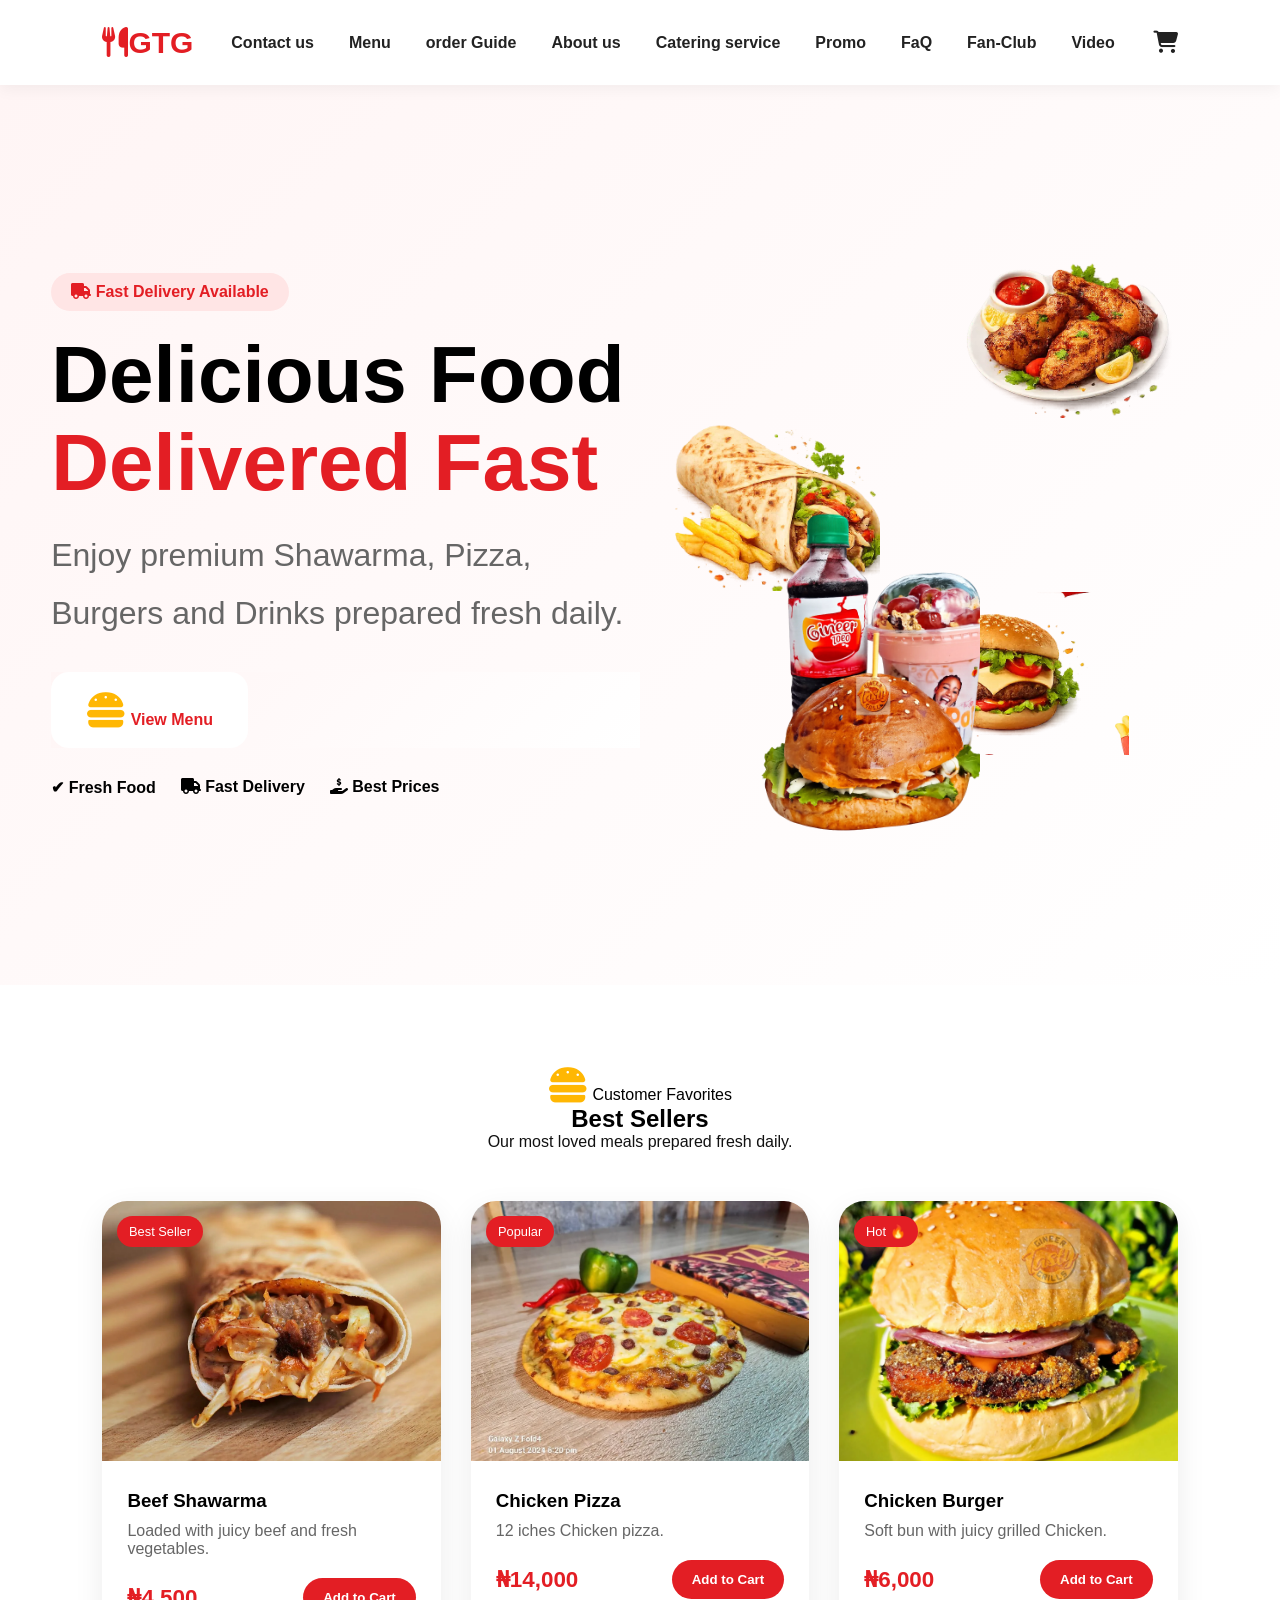
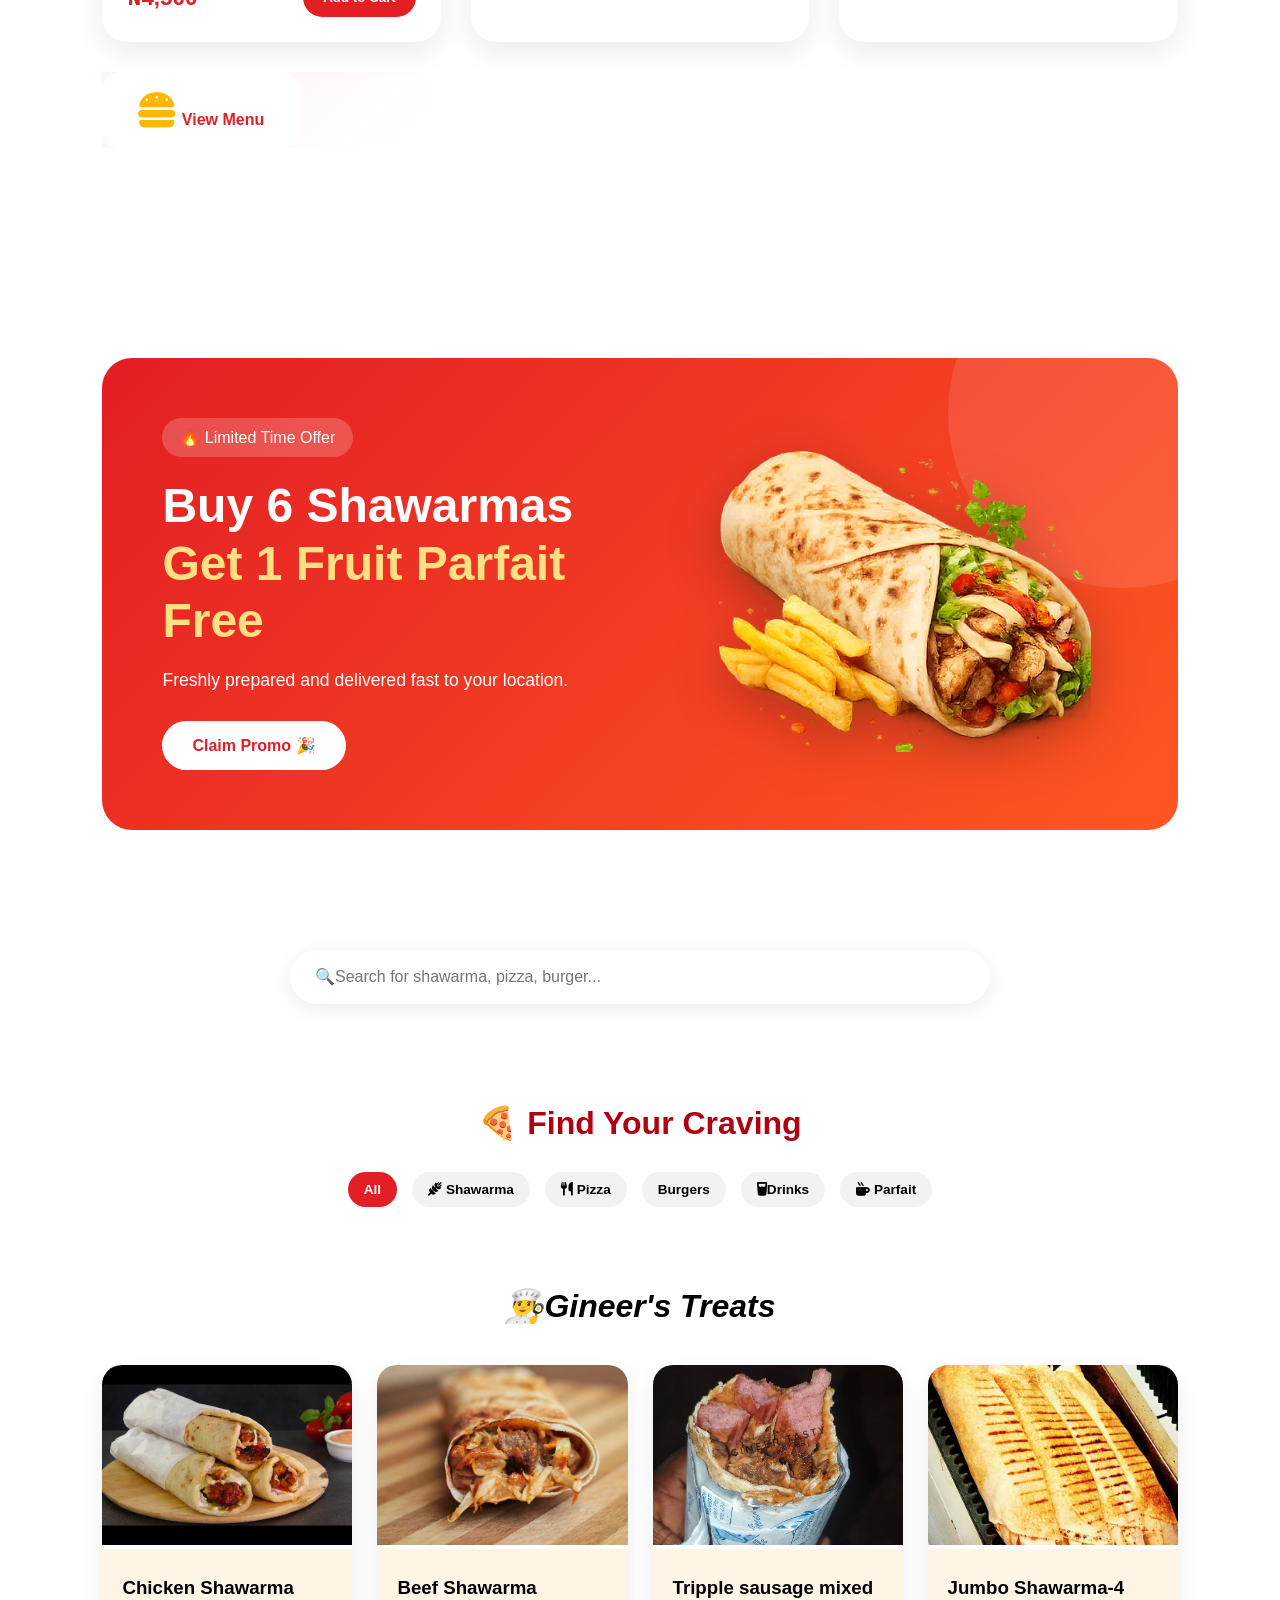
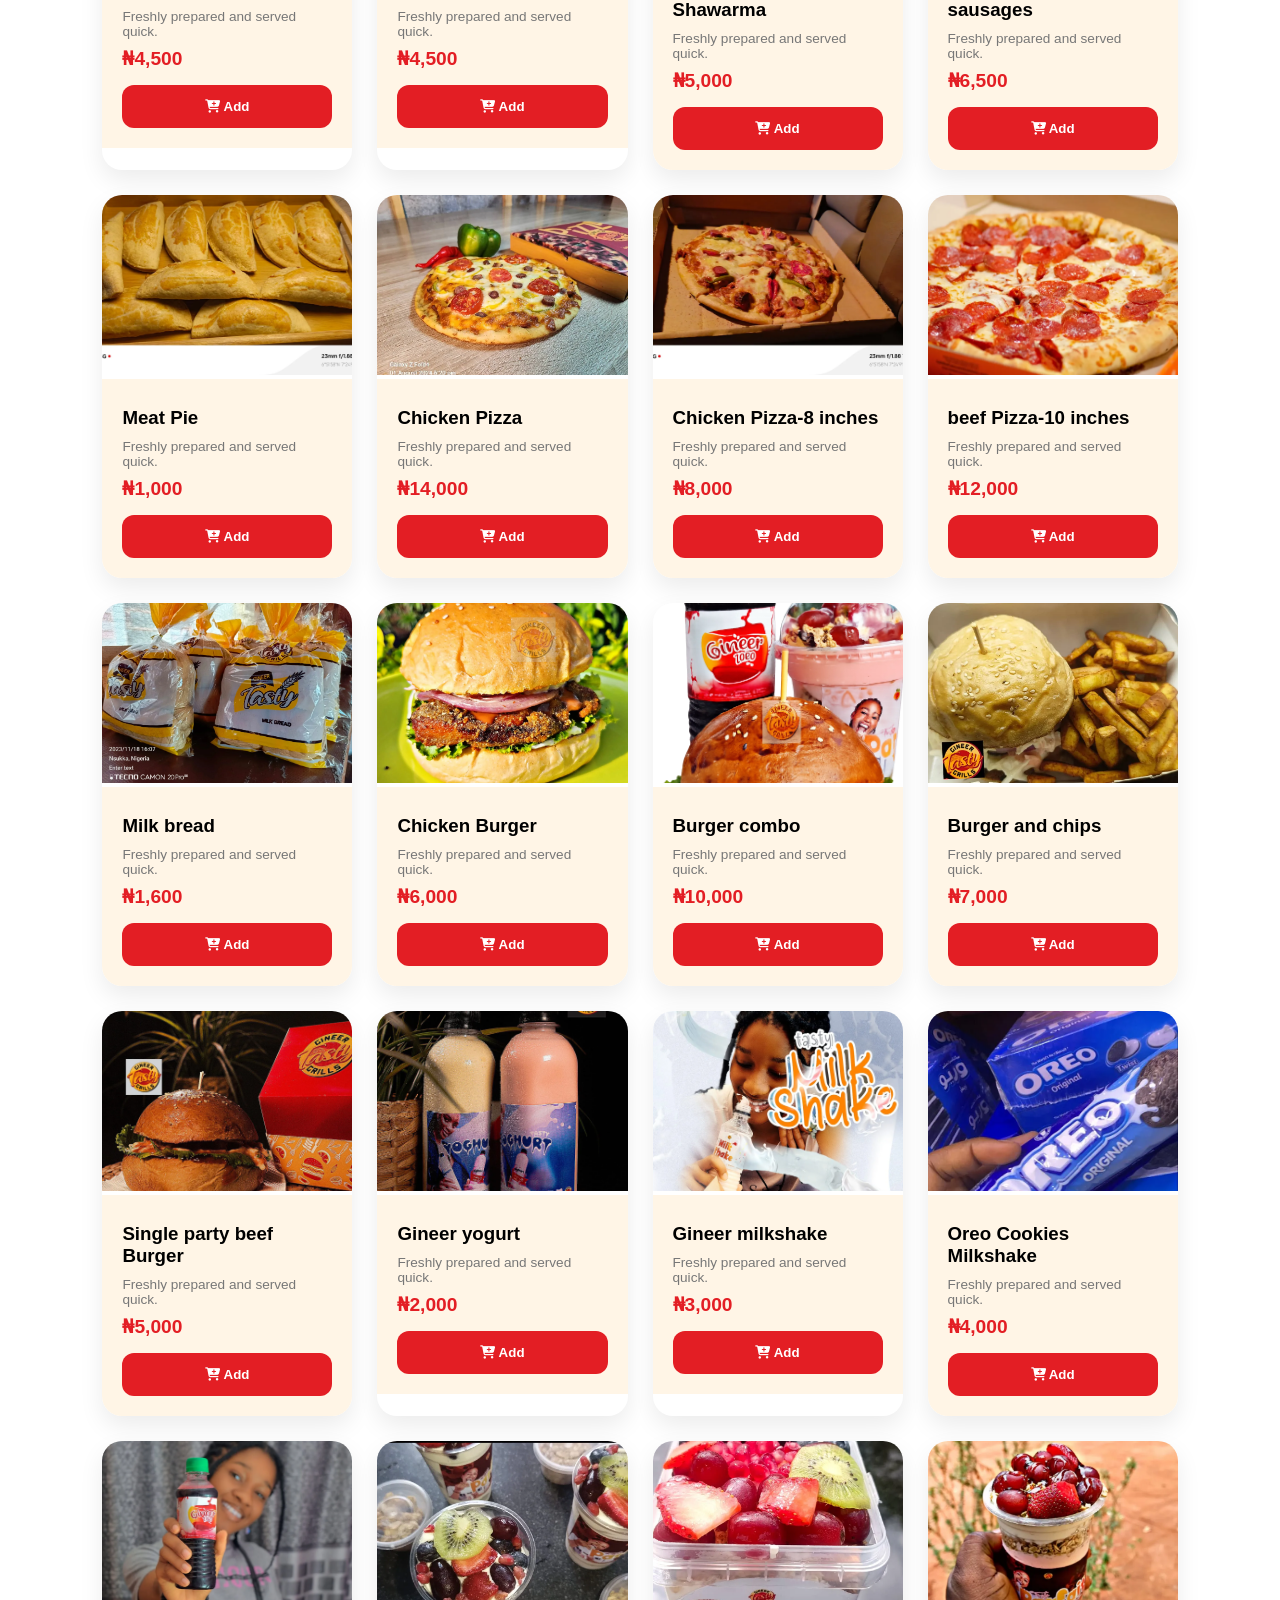
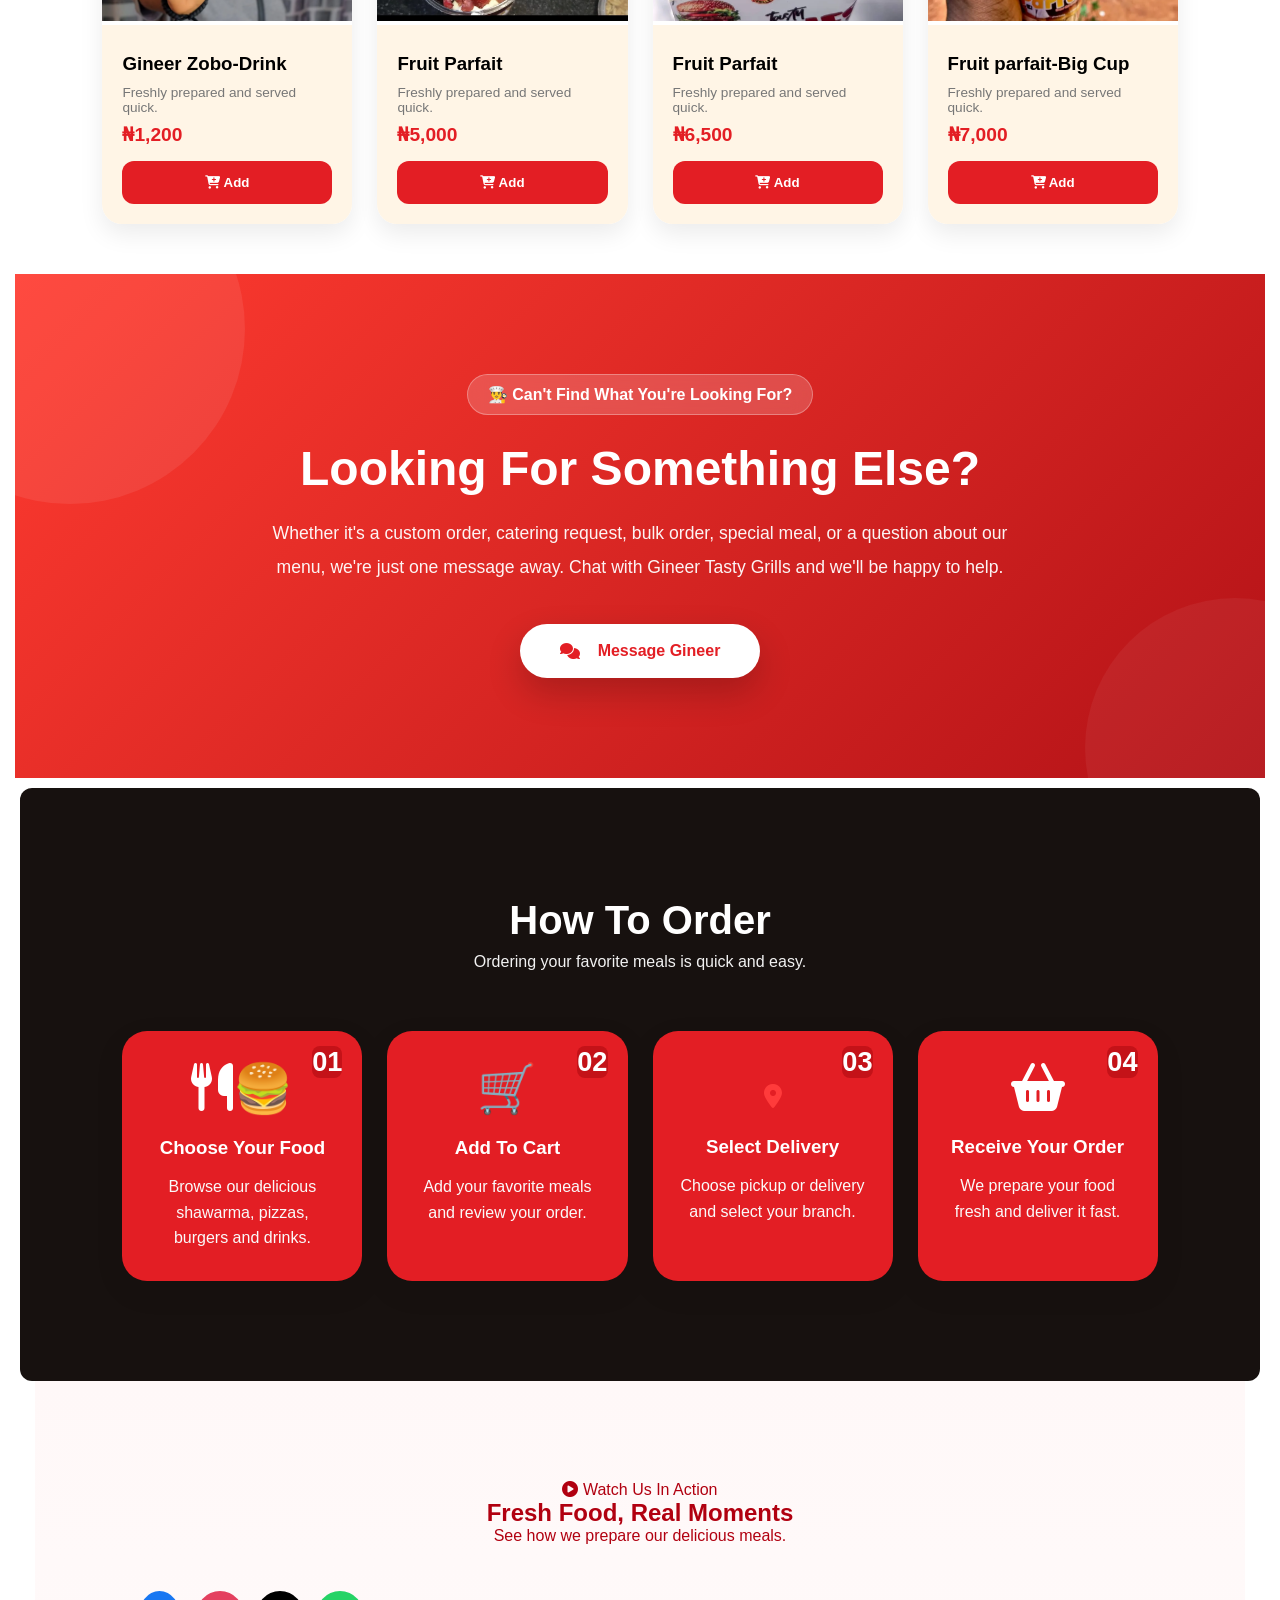
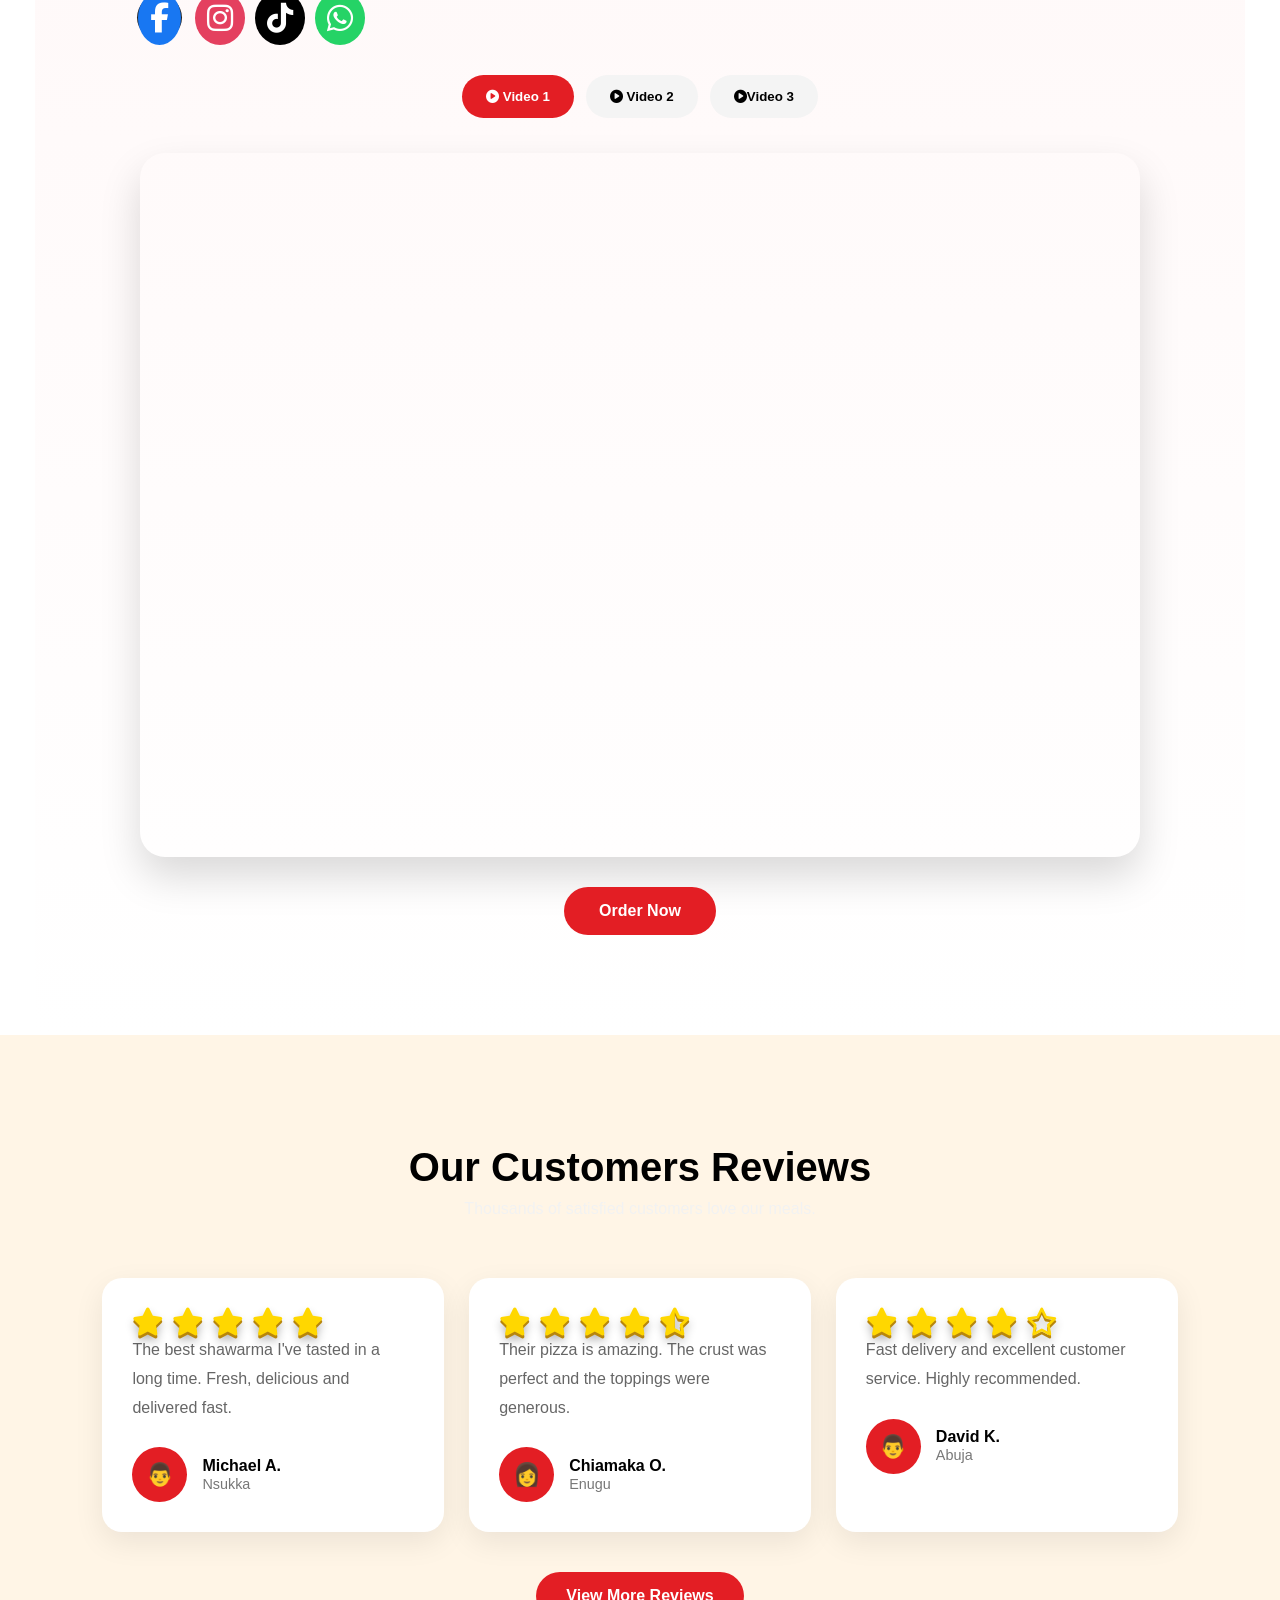
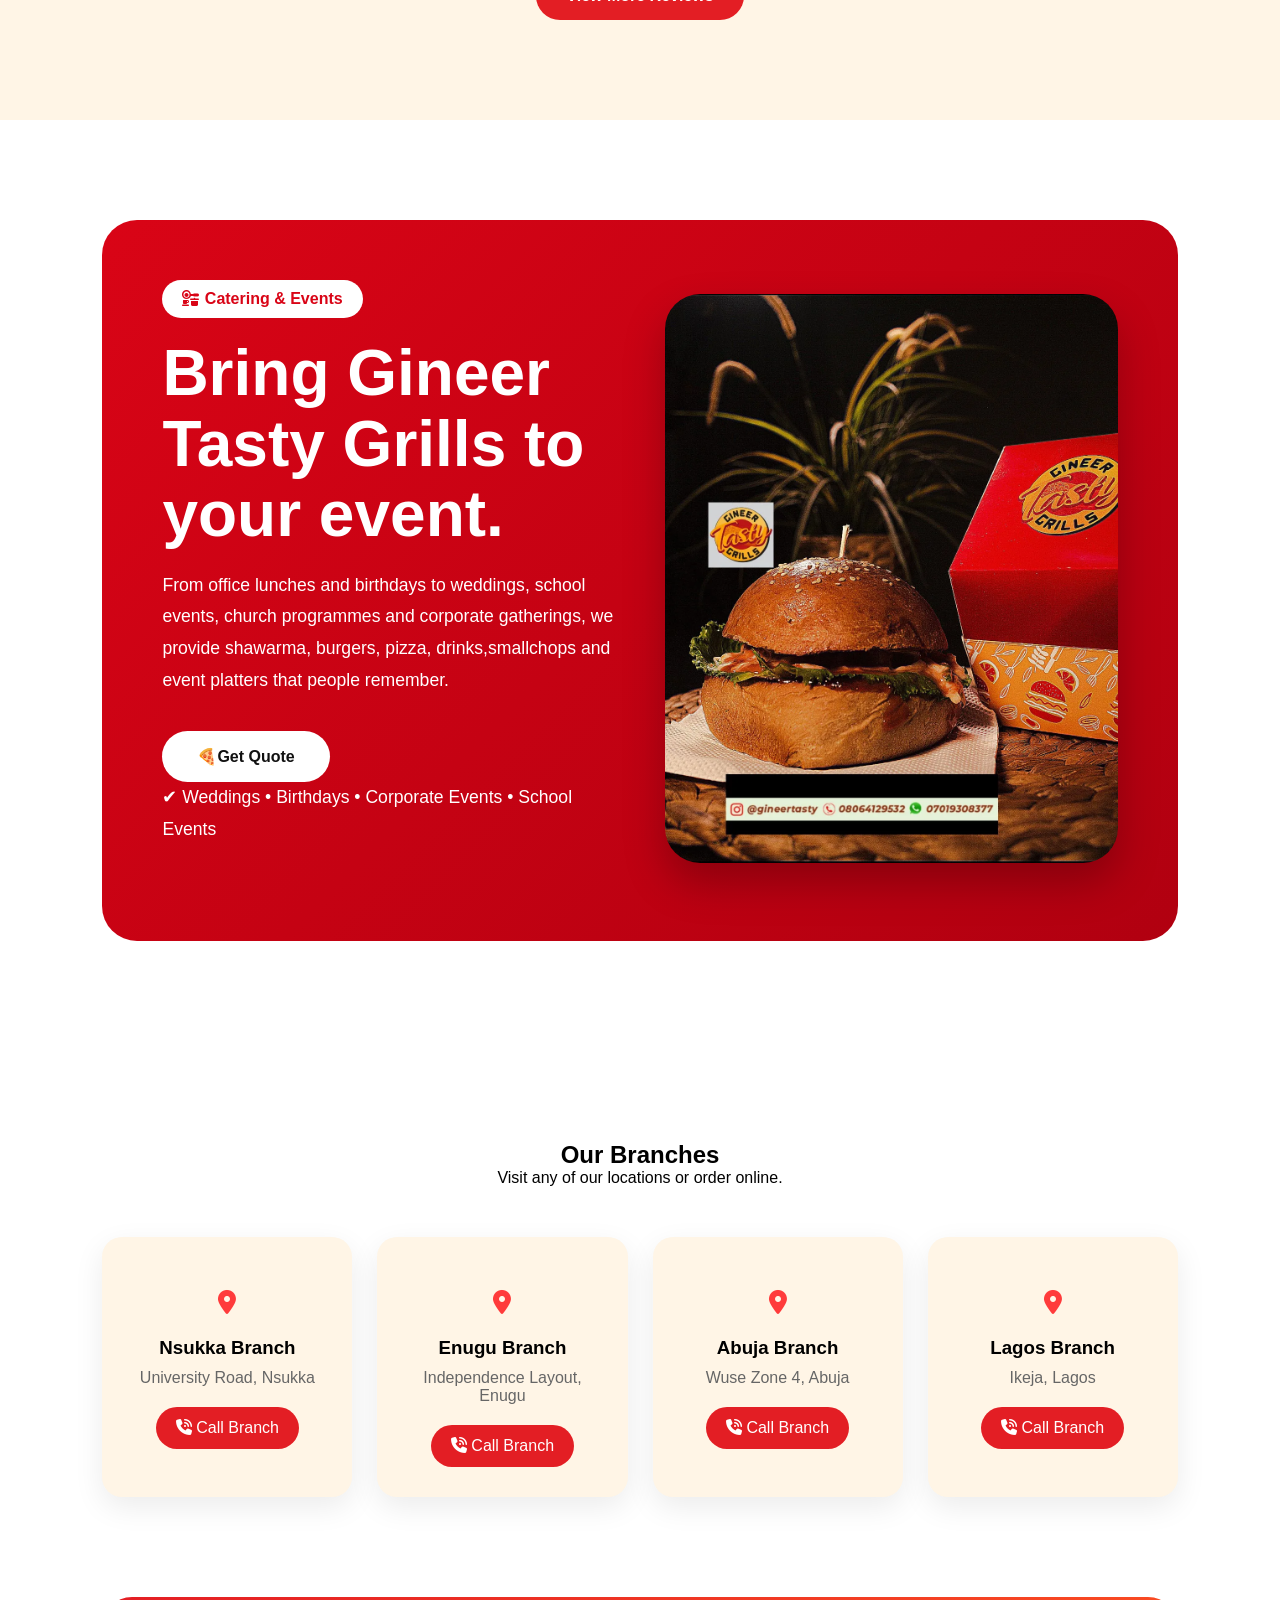
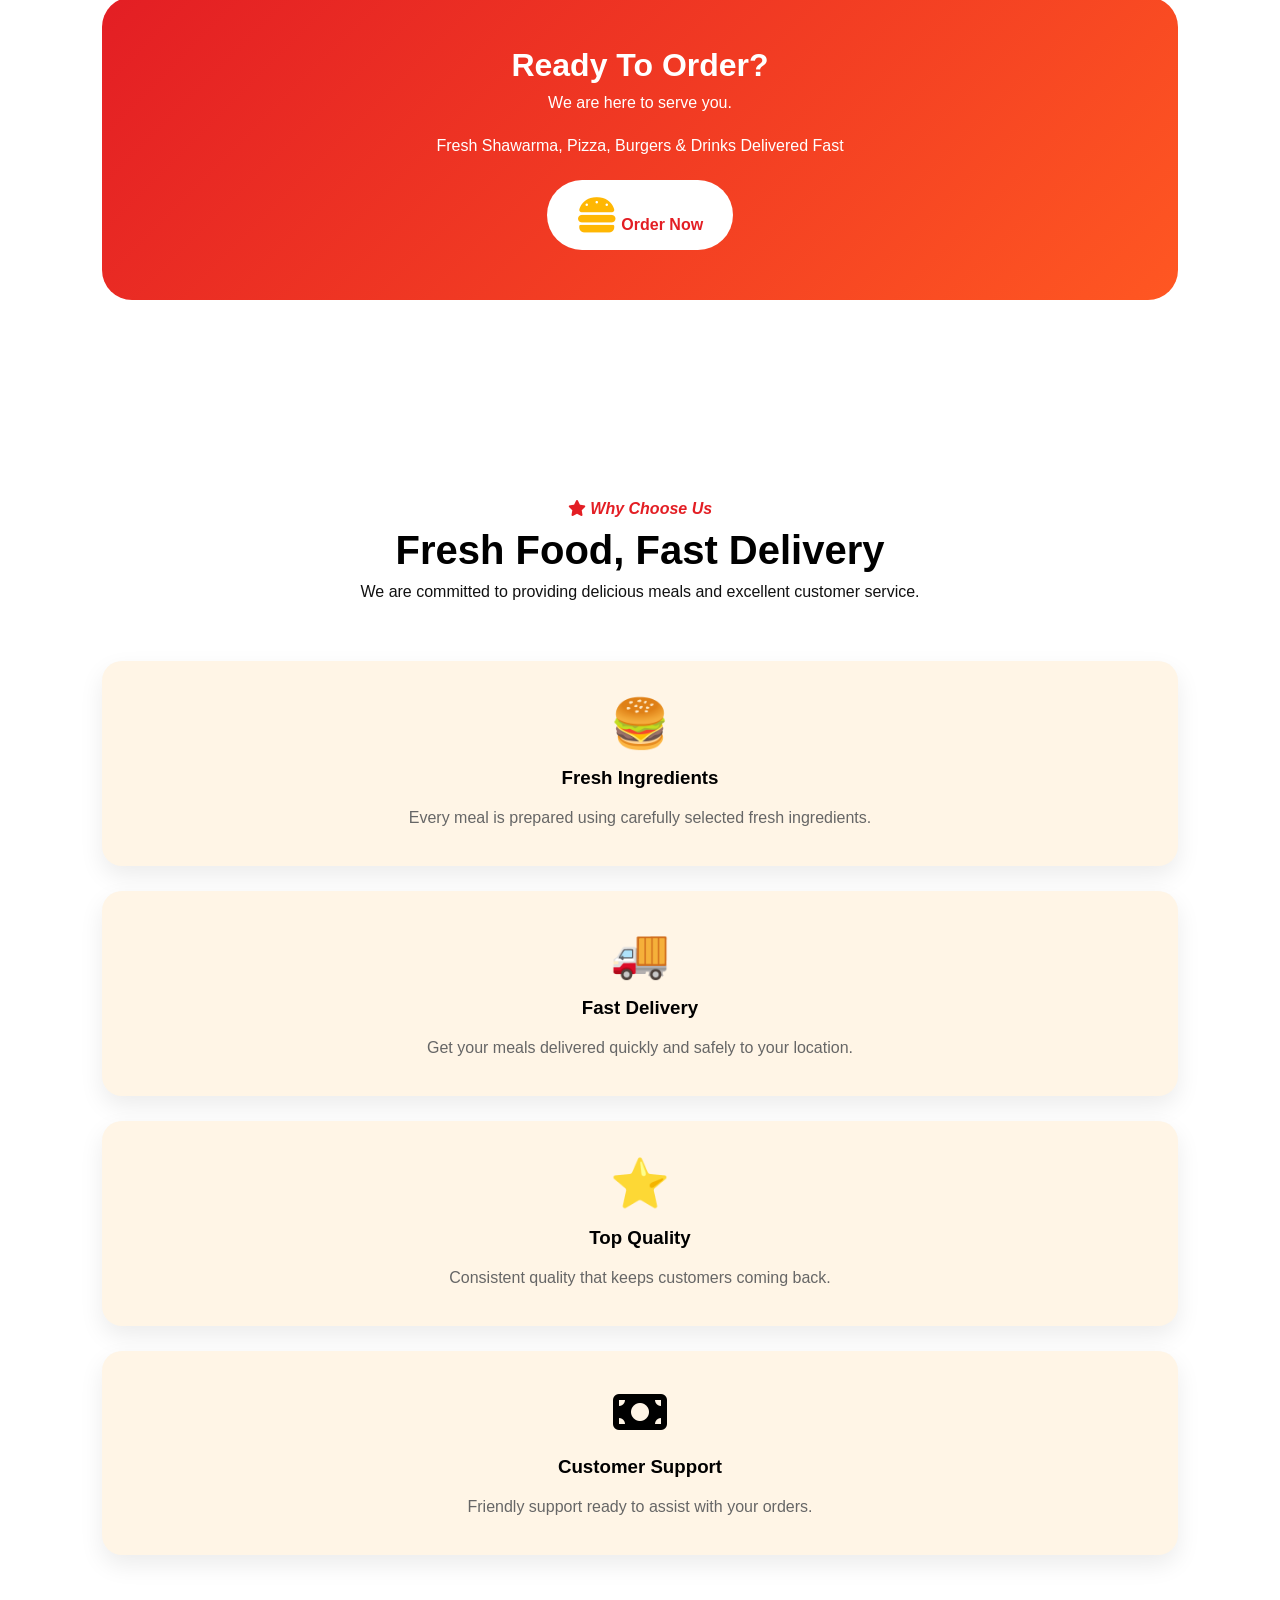
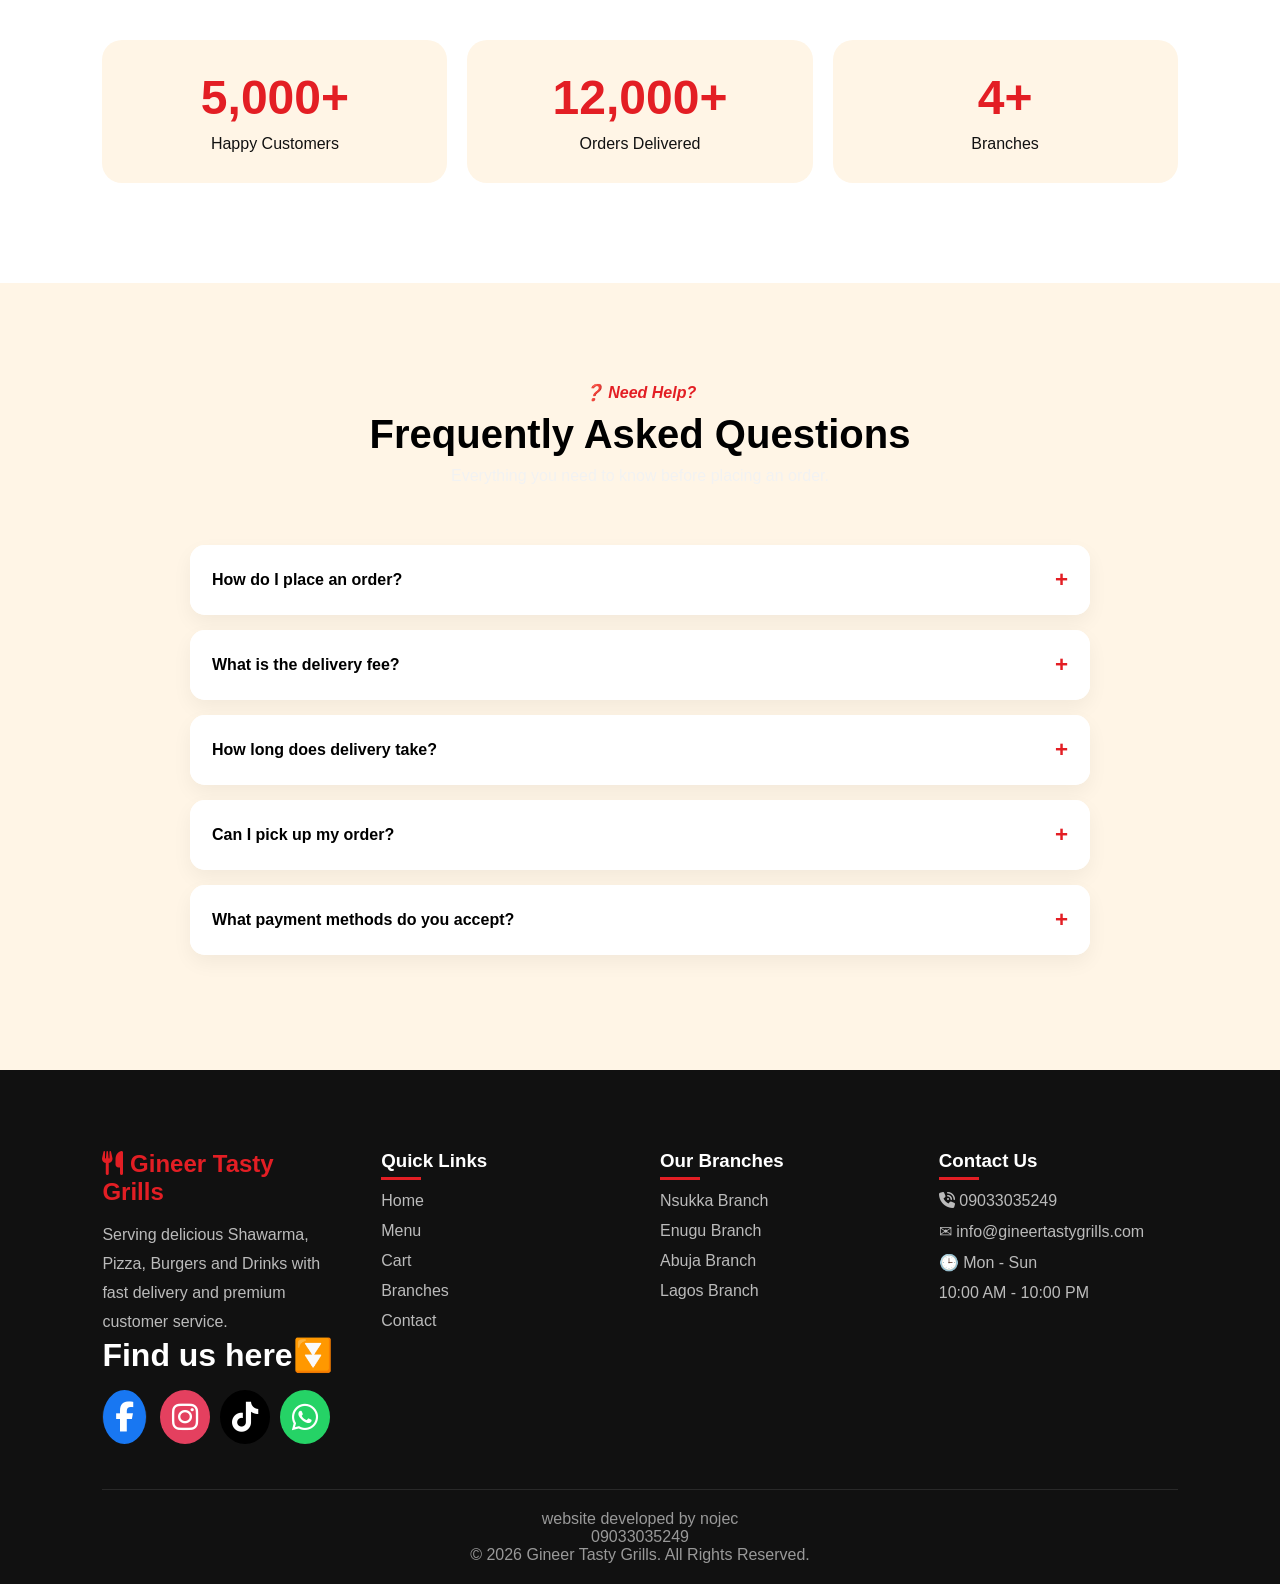
==== commit d51a6f7d: "worked on the home page" ====
--- a/index.html
+++ b/index.html
@@ -27,8 +27,8 @@
 
             <ul class="nav-links">
 
-                <li><a href="index.html">Home</a></li>
-
+                 
+                <li><a href="contact.html">Contact us</a></li>
                 <li><a href="#categories">Menu</a></li>
                 <li><a href="#how-it-works">order Guide</a></li>
 
@@ -39,8 +39,6 @@
                 <li><a href="fanclub.html">Fan-Club</a></li>
                 <li><a href="#videos">Video</a></li>
 
-                <li><a href="contact.html">Contact us</a></li>
-
             </ul>
 
             <div class="nav-actions">
@@ -363,10 +361,6 @@
     <section class="categories" id="categories">
 
         <h2>🍕 Find Your Craving</h2>
-        <p>
-            Choose from our delicious selection of Shawarma,
-            Pizza, Burgers, Drinks and more.
-        </p>
 
         <div class="category-container">
 
@@ -413,13 +407,43 @@
 
     <section class="menu">
 
-        <h2>Gineer's Treats</h2>
+        <h2>👨‍🍳Gineer's Treats</h2>
 
         <div class="food-grid" id="food-grid">
 
         </div>
 
     </section>
+
+    <section class="message-gineer">
+
+    <div class="message-content">
+
+        <span class="message-badge">
+            👨‍🍳 Can't Find What You're Looking For?
+        </span>
+
+        <h2>
+            Looking For Something Else?
+        </h2>
+
+        <p>
+            Whether it's a custom order, catering request, bulk order, special meal,
+            or a question about our menu, we're just one message away.
+            Chat with Gineer Tasty Grills and we'll be happy to help.
+        </p>
+
+        <a href="https://wa.me/234701308377?text=Hello%20Gineer%20Tasty%20Grills!%20I'm%20looking%20for%20something%20that's%20not%20on%20the%20menu.%20Can%20you%20help%20me%3F"
+           class="message-btn"
+           target="_blank">
+
+            <i class="fa-solid fa-comments"></i> Message Gineer
+
+        </a>
+
+    </div>
+
+</section>
 
 
 
@@ -731,7 +755,7 @@
             <a href="https://wa.me/2349033035249?text=Hello%20Gineer%20Tasty%20Grills,%20I%20want%20a%20quote%20for%20catering%20and%20events."
                 target="_blank" class="quote-btn">
 
-                Get Quote
+                🍕Get Quote
 
             </a>
 
@@ -1245,7 +1269,7 @@
 
         <div class="popup-header">
 
-            <i class="fa-solid fa-mug-hot"></i>
+            <i class="fa-solid fa-comment-dots"></i>
 
             <div>
 
--- a/css/style.css
+++ b/css/style.css
@@ -259,6 +259,18 @@
     gap:15px;
 
     margin-bottom:30px;
+    background:
+
+    linear-gradient(
+
+    135deg,
+
+    #fff5f5,
+
+    #ffffff
+
+    );
+
 
 }
 
@@ -280,17 +292,29 @@
 
 .menu-btn{
 
-    border:2px solid #e31e24;
+    /* border:2px solid #e31e24; */
 
     color:#e31e24;
 
     padding:15px 30px;
 
-    border-radius:50px;
+    /* border-radius:50px; */
 
     text-decoration:none;
 
     font-weight:600;
+    background:
+
+    linear-gradient(
+
+    135deg,
+
+    #fff5f5,
+
+    #ffffff
+
+    );
+
 
 }
 
@@ -479,28 +503,28 @@
     position: relative;
 
 }
-.hero-images::before{
-
-content:"";
-
-position:absolute;
-
-width:280px;
-height:280px;
-
-background:
-
-radial-gradient(
-circle,
-red,
-transparent
-);
-
-border-radius:50%;
-
-z-index:0;
-
-}
+/* .hero-images::before{ */
+
+/* content:""; */
+
+/* position:absolute; */
+
+/* width:280px; */
+/* height:280px; */
+
+/* background: */
+
+/* radial-gradient( */
+/* circle, */
+/* rgb(138, 13, 13), */
+/* transparent */
+/* ); */
+
+/* border-radius:50%; */
+
+/* z-index:0; */
+
+/* } */
 
 .hero-images img{
 
@@ -937,6 +961,7 @@
 margin-bottom:40px;
 
 font-size:2rem;
+font-style: oblique;
 
 }
 
@@ -5852,4 +5877,203 @@
 
     }
 
+}
+
+
+/* ================= MESSAGE GINEER ================= */
+
+.message-gineer{
+
+    padding:100px 8%;
+
+    background:linear-gradient(135deg,#ff3b30,#b31217);
+
+    color:#fff;
+
+    text-align:center;
+
+    overflow:hidden;
+
+    position:relative;
+    margin-left: 15px;
+    margin-right: 15px;
+    margin-bottom: 10px;
+
+}
+
+.message-gineer::before{
+
+    content:"";
+
+    position:absolute;
+
+    width:350px;
+
+    height:350px;
+
+    background:rgba(255,255,255,.08);
+
+    border-radius:50%;
+
+    top:-120px;
+
+    left:-120px;
+
+}
+
+.message-gineer::after{
+
+    content:"";
+
+    position:absolute;
+
+    width:300px;
+
+    height:300px;
+
+    background:rgba(255,255,255,.05);
+
+    border-radius:50%;
+
+    bottom:-120px;
+
+    right:-120px;
+
+}
+
+.message-content{
+
+    max-width:750px;
+
+    margin:auto;
+
+    position:relative;
+
+    z-index:2;
+
+}
+
+.message-badge{
+
+    display:inline-block;
+
+    padding:10px 20px;
+
+    background:rgba(255,255,255,.18);
+
+    border:1px solid rgba(255,255,255,.3);
+
+    border-radius:50px;
+
+    backdrop-filter:blur(10px);
+
+    font-weight:600;
+
+    margin-bottom:25px;
+
+}
+
+.message-content h2{
+
+    font-size:3rem;
+
+    margin-bottom:20px;
+
+    line-height:1.2;
+
+}
+
+.message-content p{
+
+    font-size:1.1rem;
+
+    line-height:1.9;
+
+    opacity:.95;
+
+    margin-bottom:40px;
+
+}
+
+.message-btn{
+
+    display:inline-flex;
+
+    align-items:center;
+
+    justify-content:center;
+
+    gap:10px;
+
+    padding:18px 40px;
+
+    background:#fff;
+
+    color:#e31e24;
+
+    text-decoration:none;
+
+    border-radius:60px;
+
+    font-weight:700;
+
+    font-size:1rem;
+
+    transition:.35s;
+
+    box-shadow:0 15px 35px rgba(0,0,0,.2);
+
+}
+
+.message-btn:hover{
+
+    transform:translateY(-6px) scale(1.03);
+
+    box-shadow:0 20px 40px rgba(0,0,0,.3);
+
+}
+
+.message-btn:active{
+
+    transform:scale(.96);
+
+}
+
+@media(max-width:768px){
+
+.message-gineer{
+
+    padding:70px 20px;
+
+}
+
+.message-content h2{
+
+    font-size:2rem;
+
+}
+
+.message-content p{
+
+    font-size:1rem;
+
+}
+
+.message-btn{
+
+    width:100%;
+
+    padding:18px;
+
+}
+
+}
+
+.message-btn i{
+    margin-right:8px;
+    transition:transform .3s ease;
+}
+
+.message-btn:hover i{
+    transform:translateX(4px);
 }
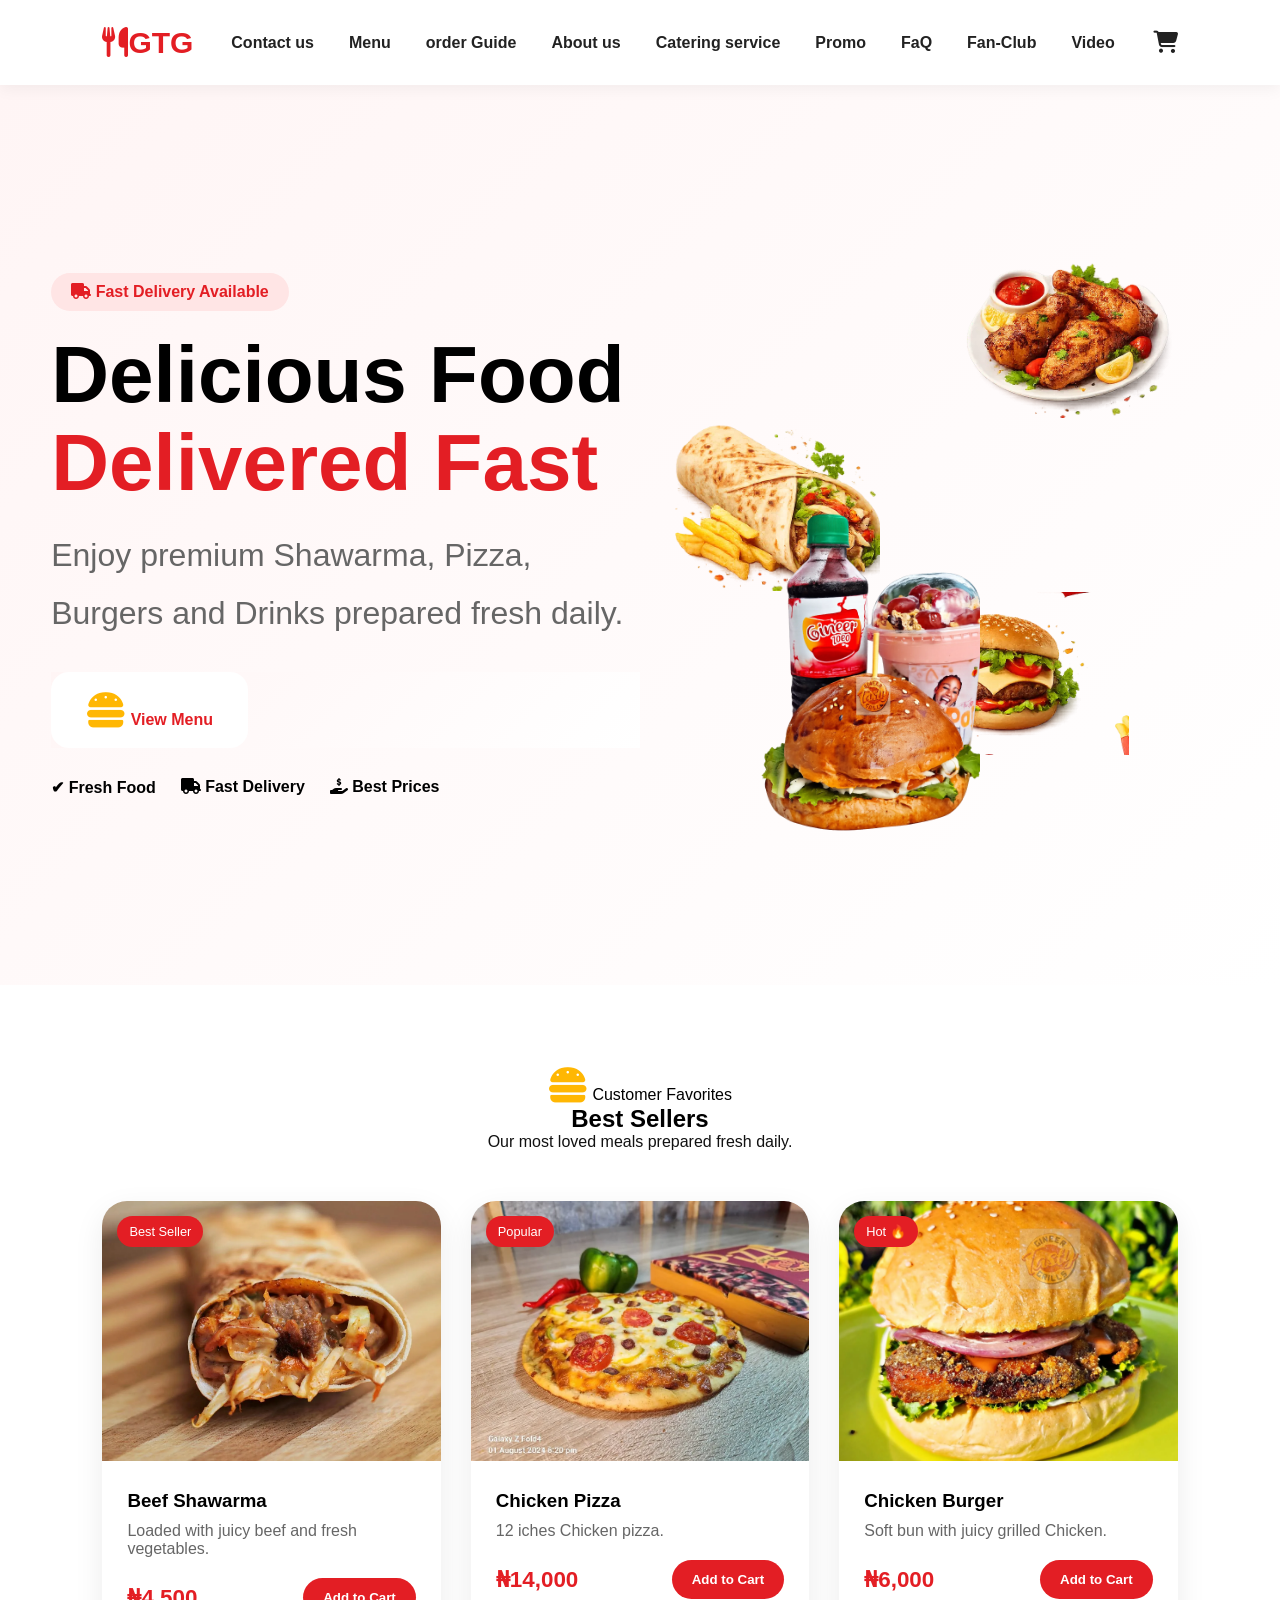
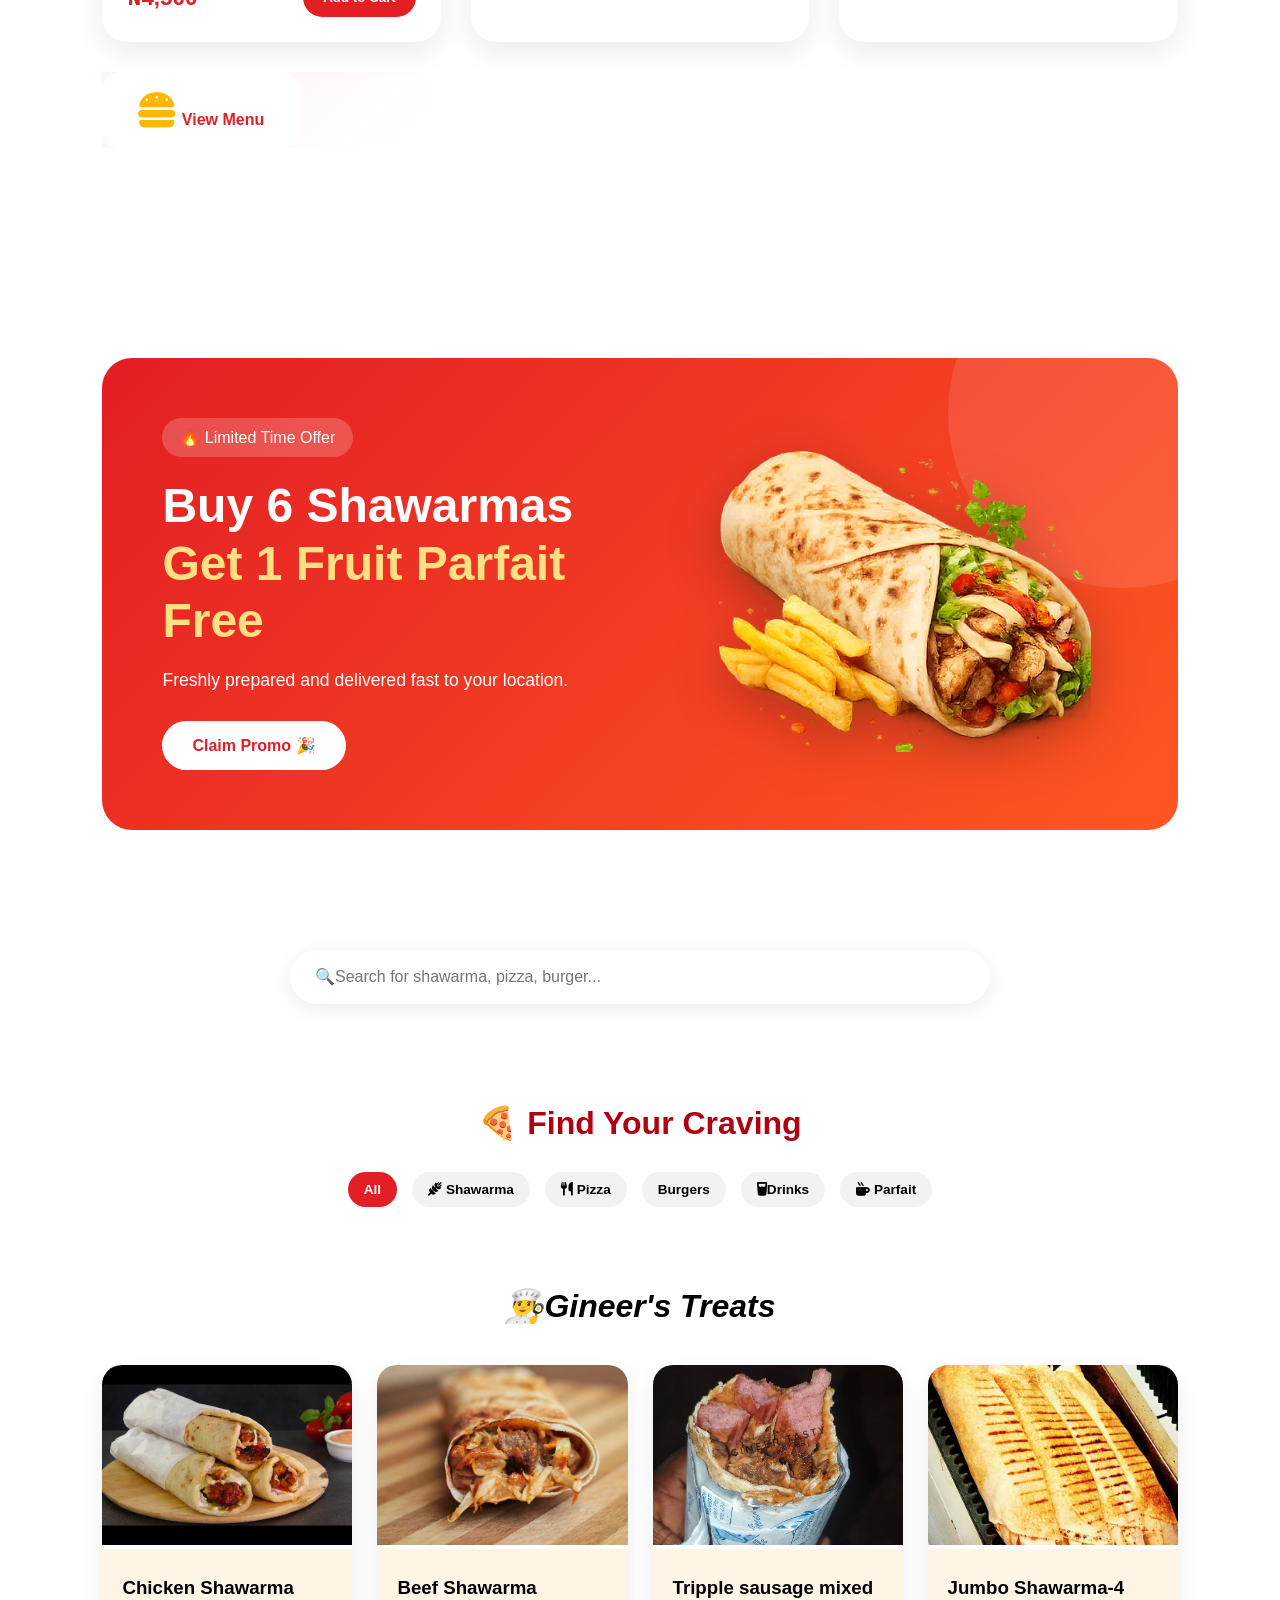
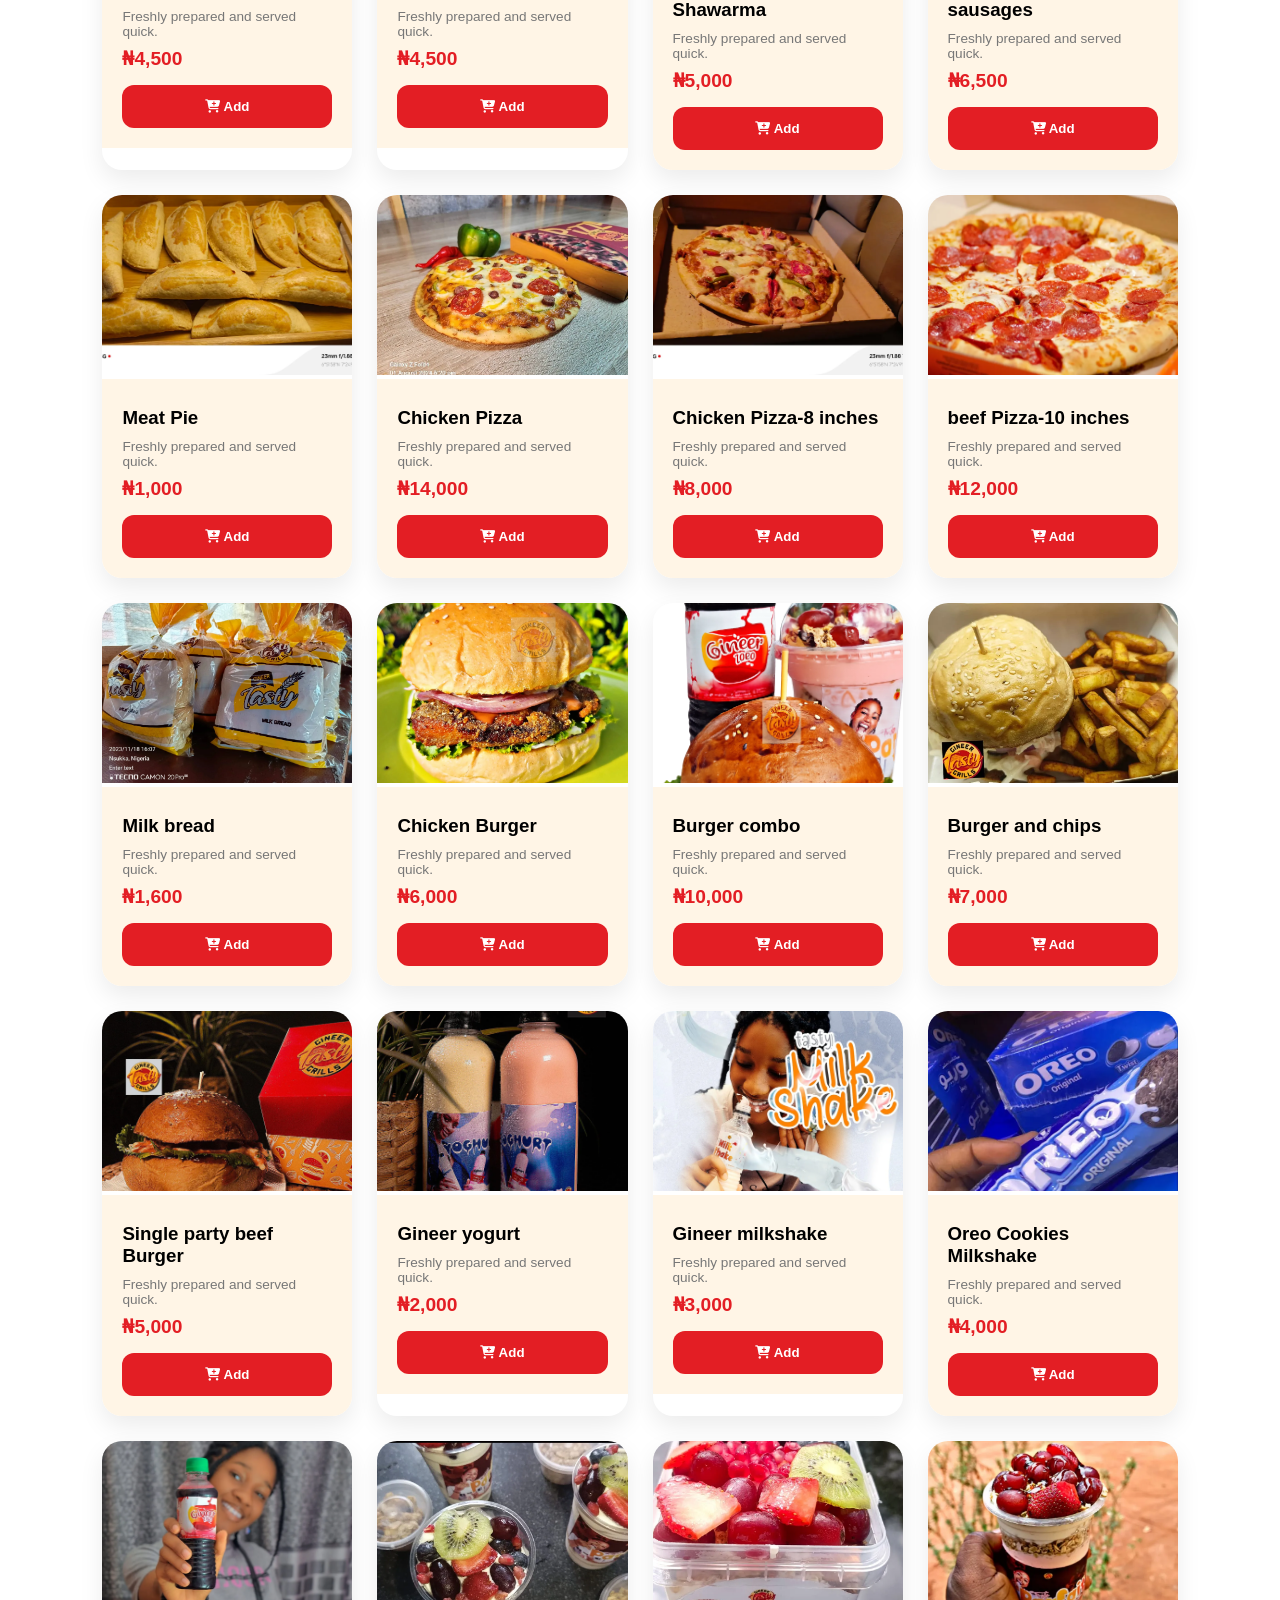
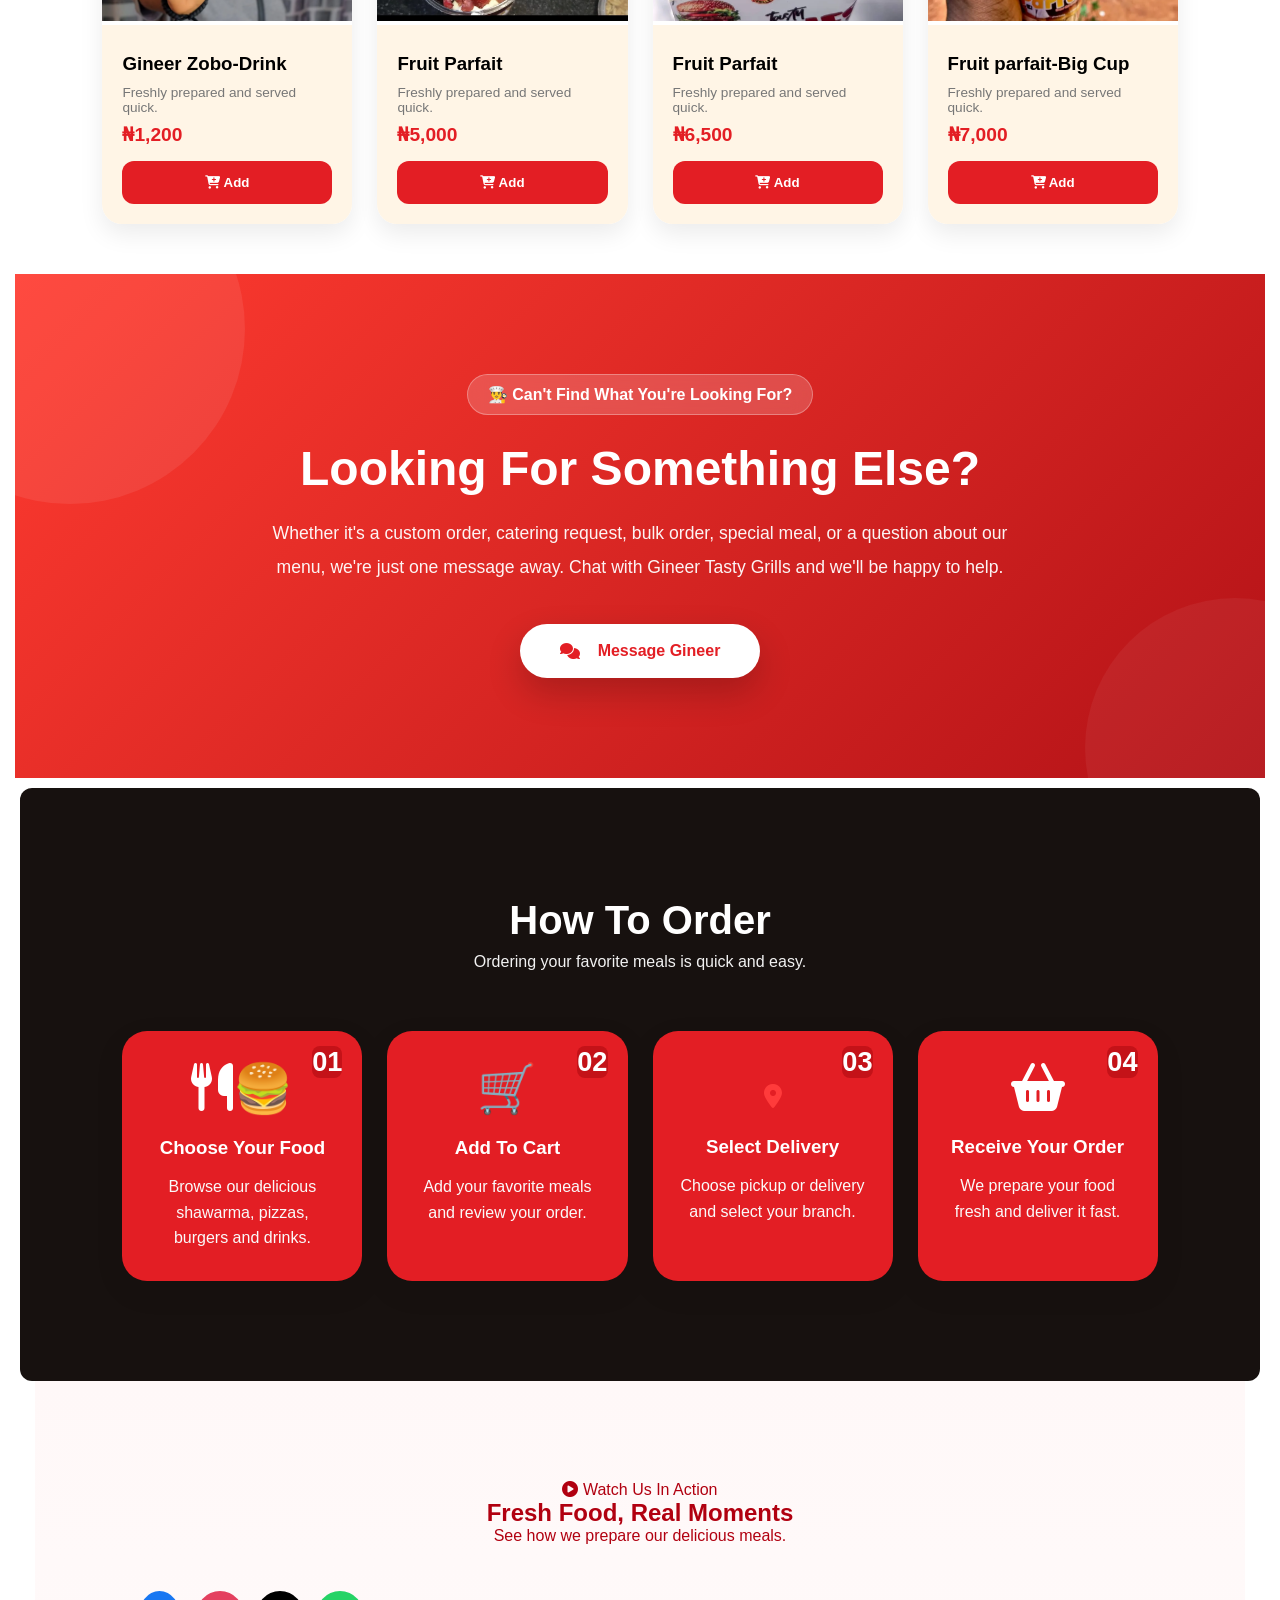
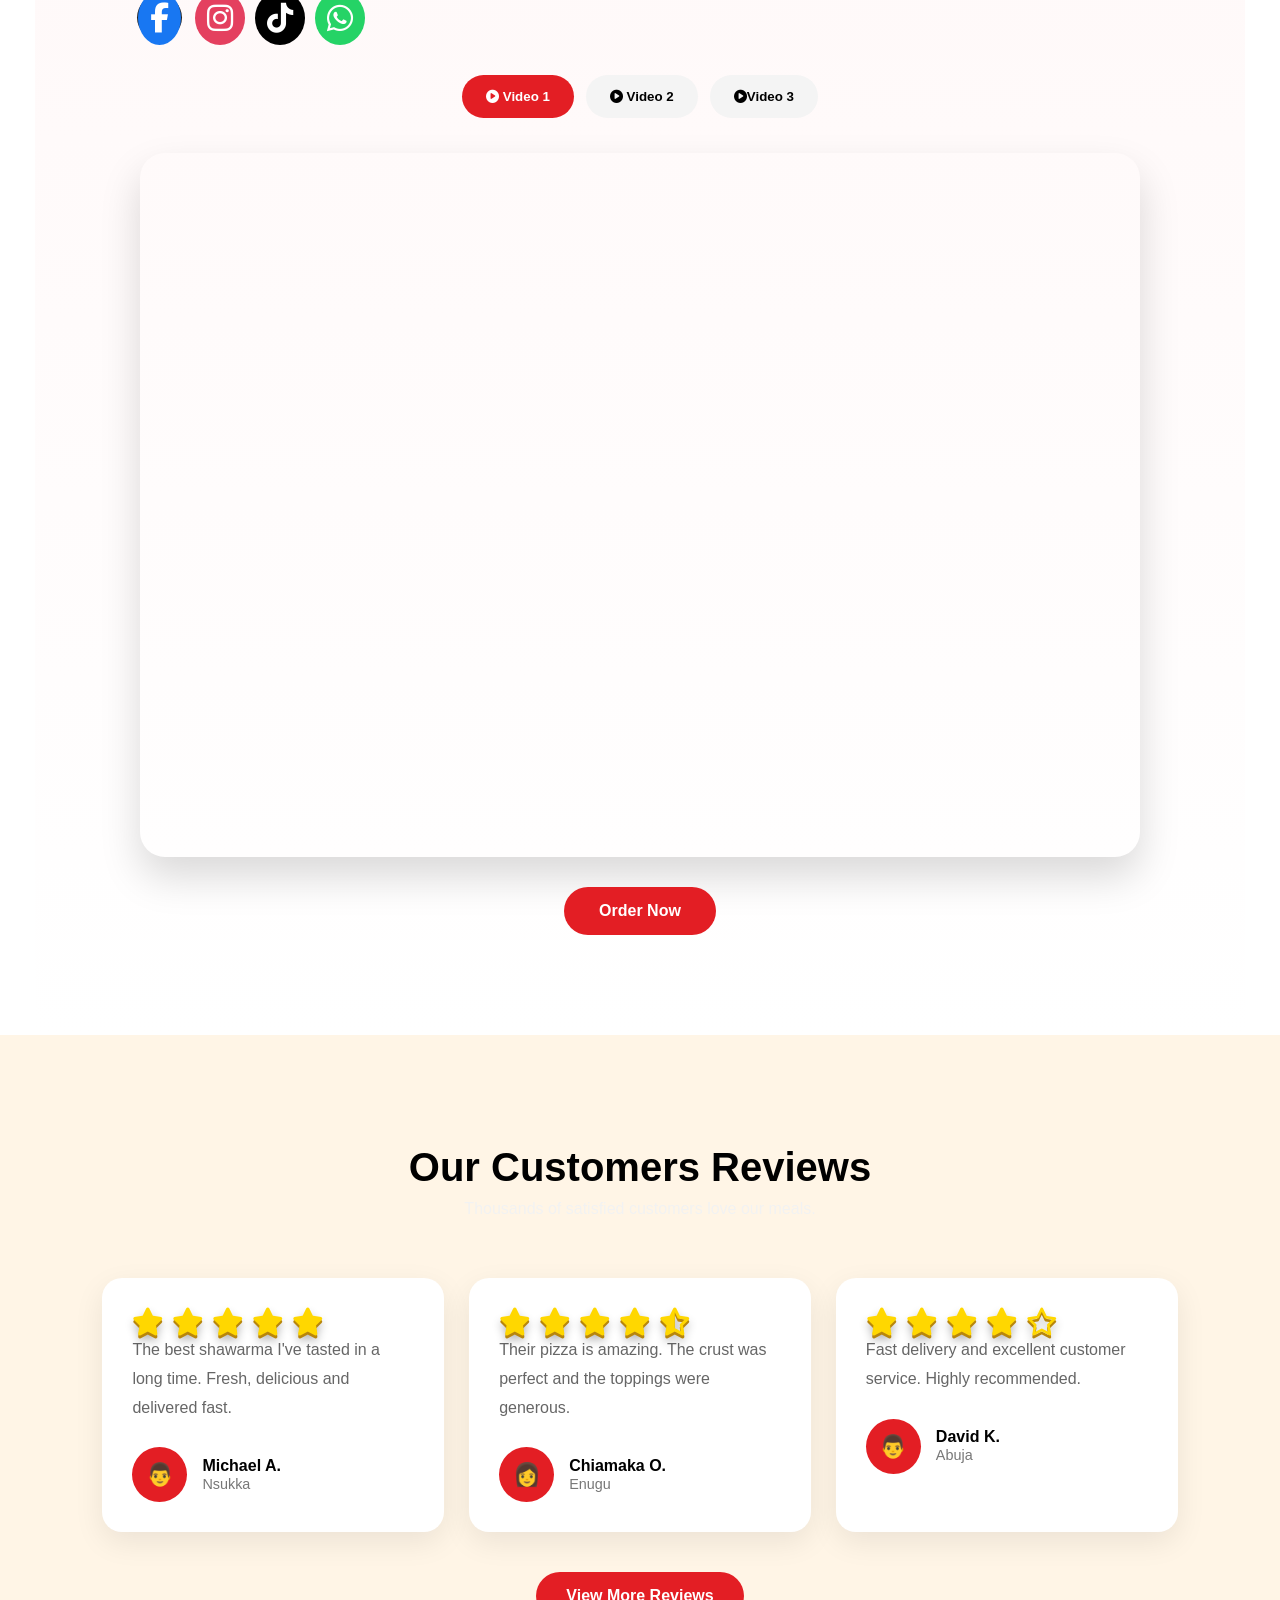
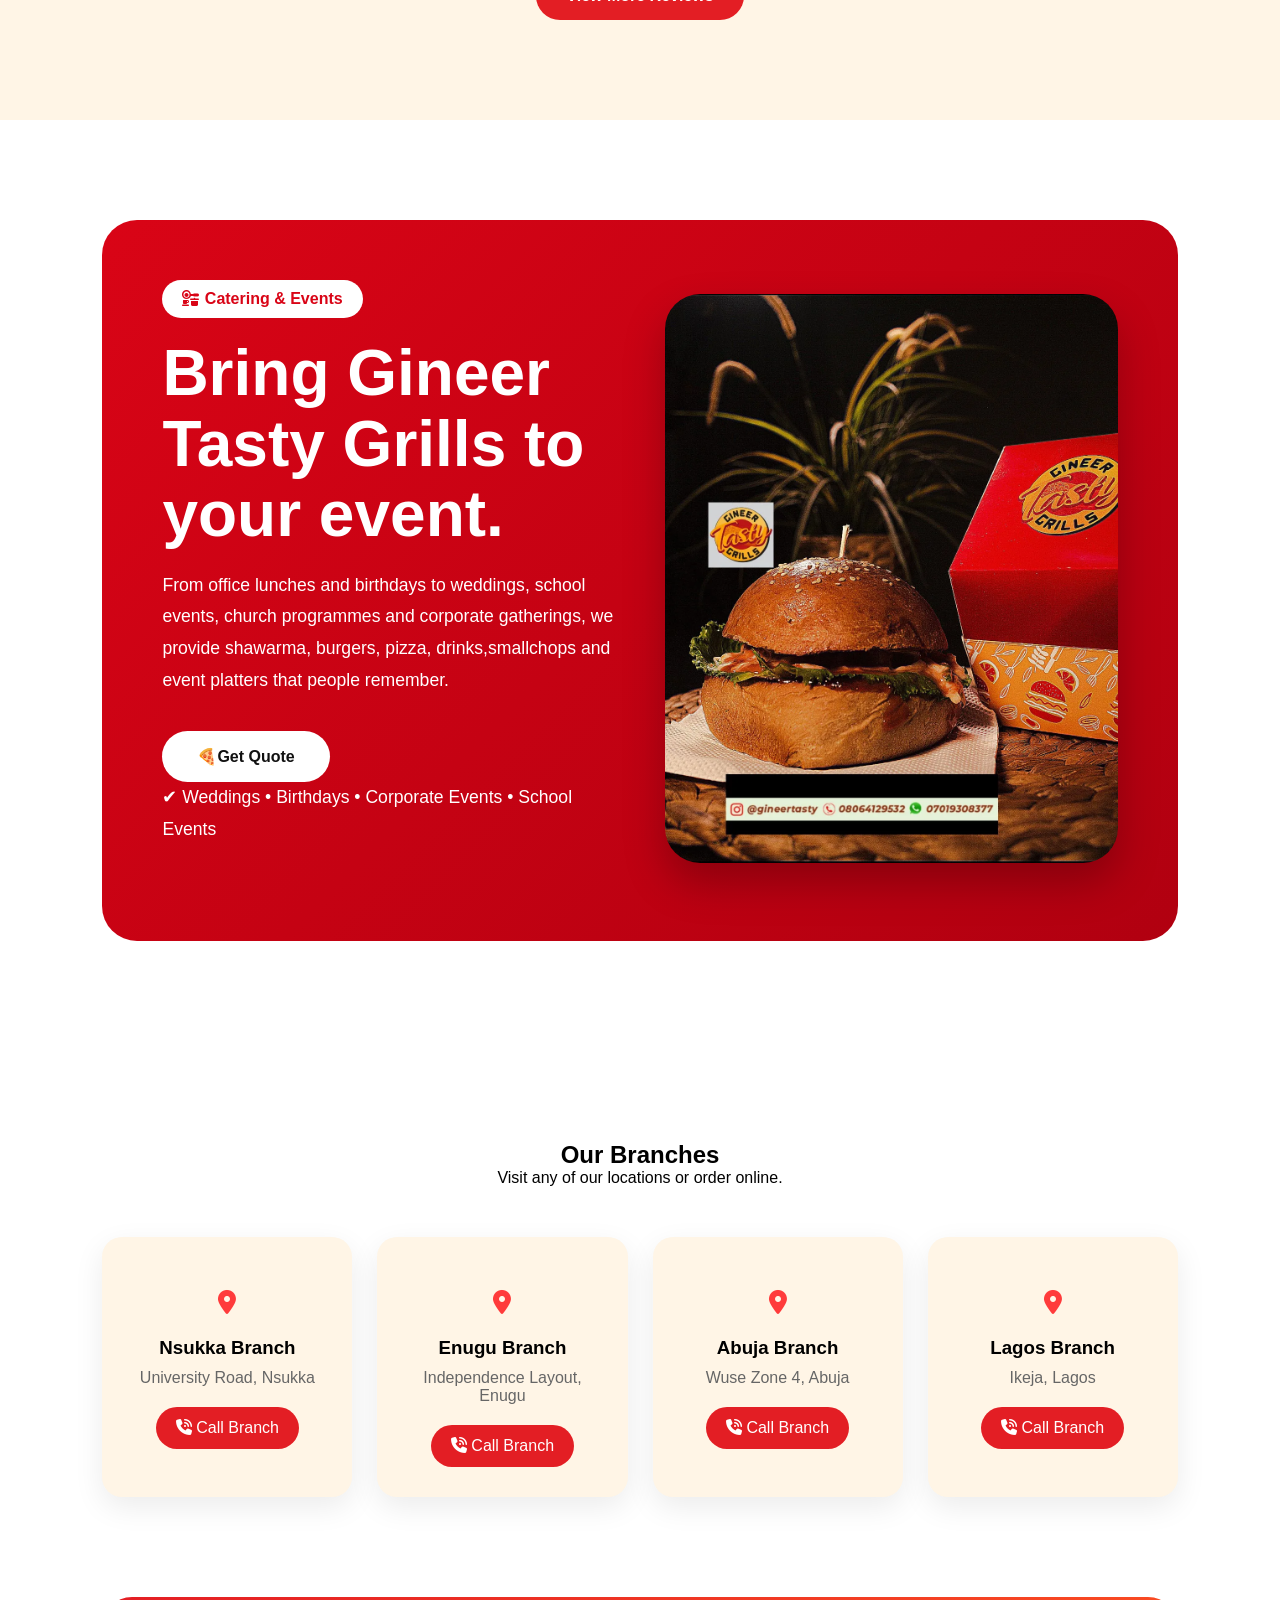
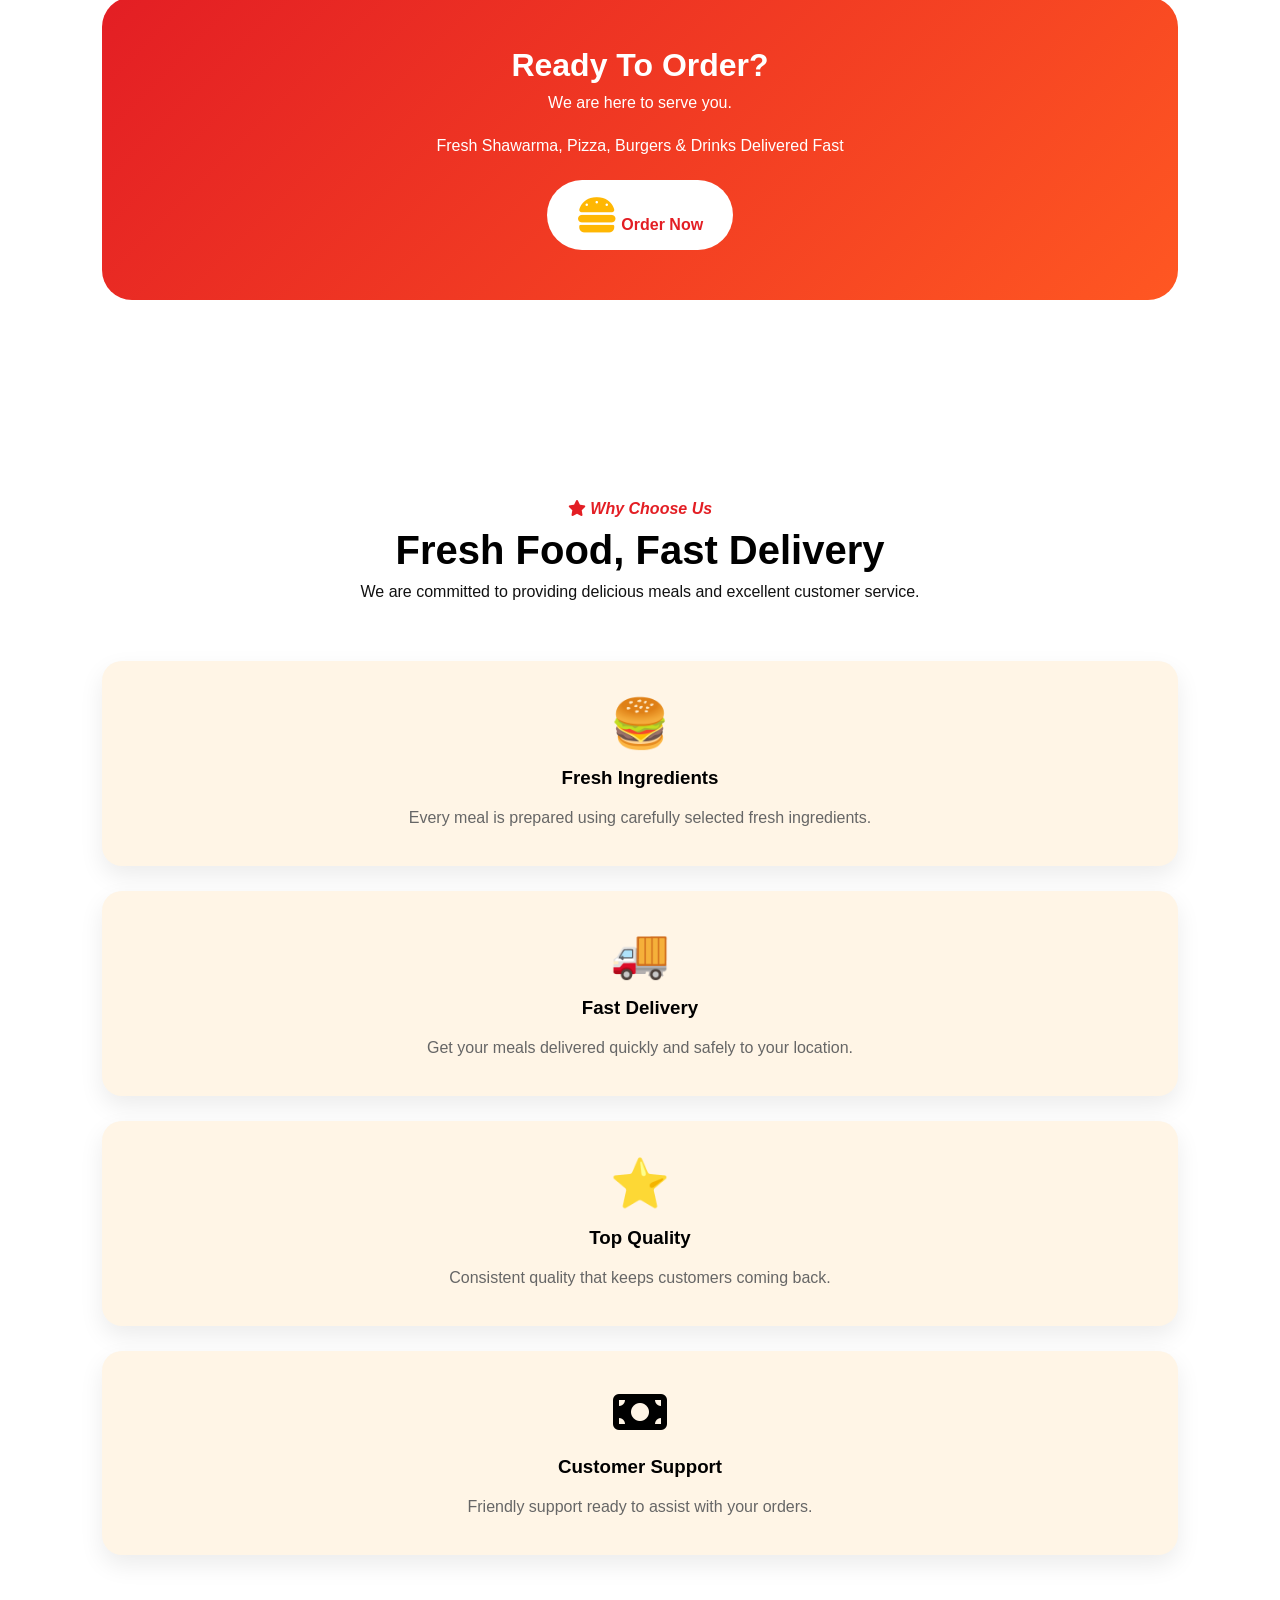
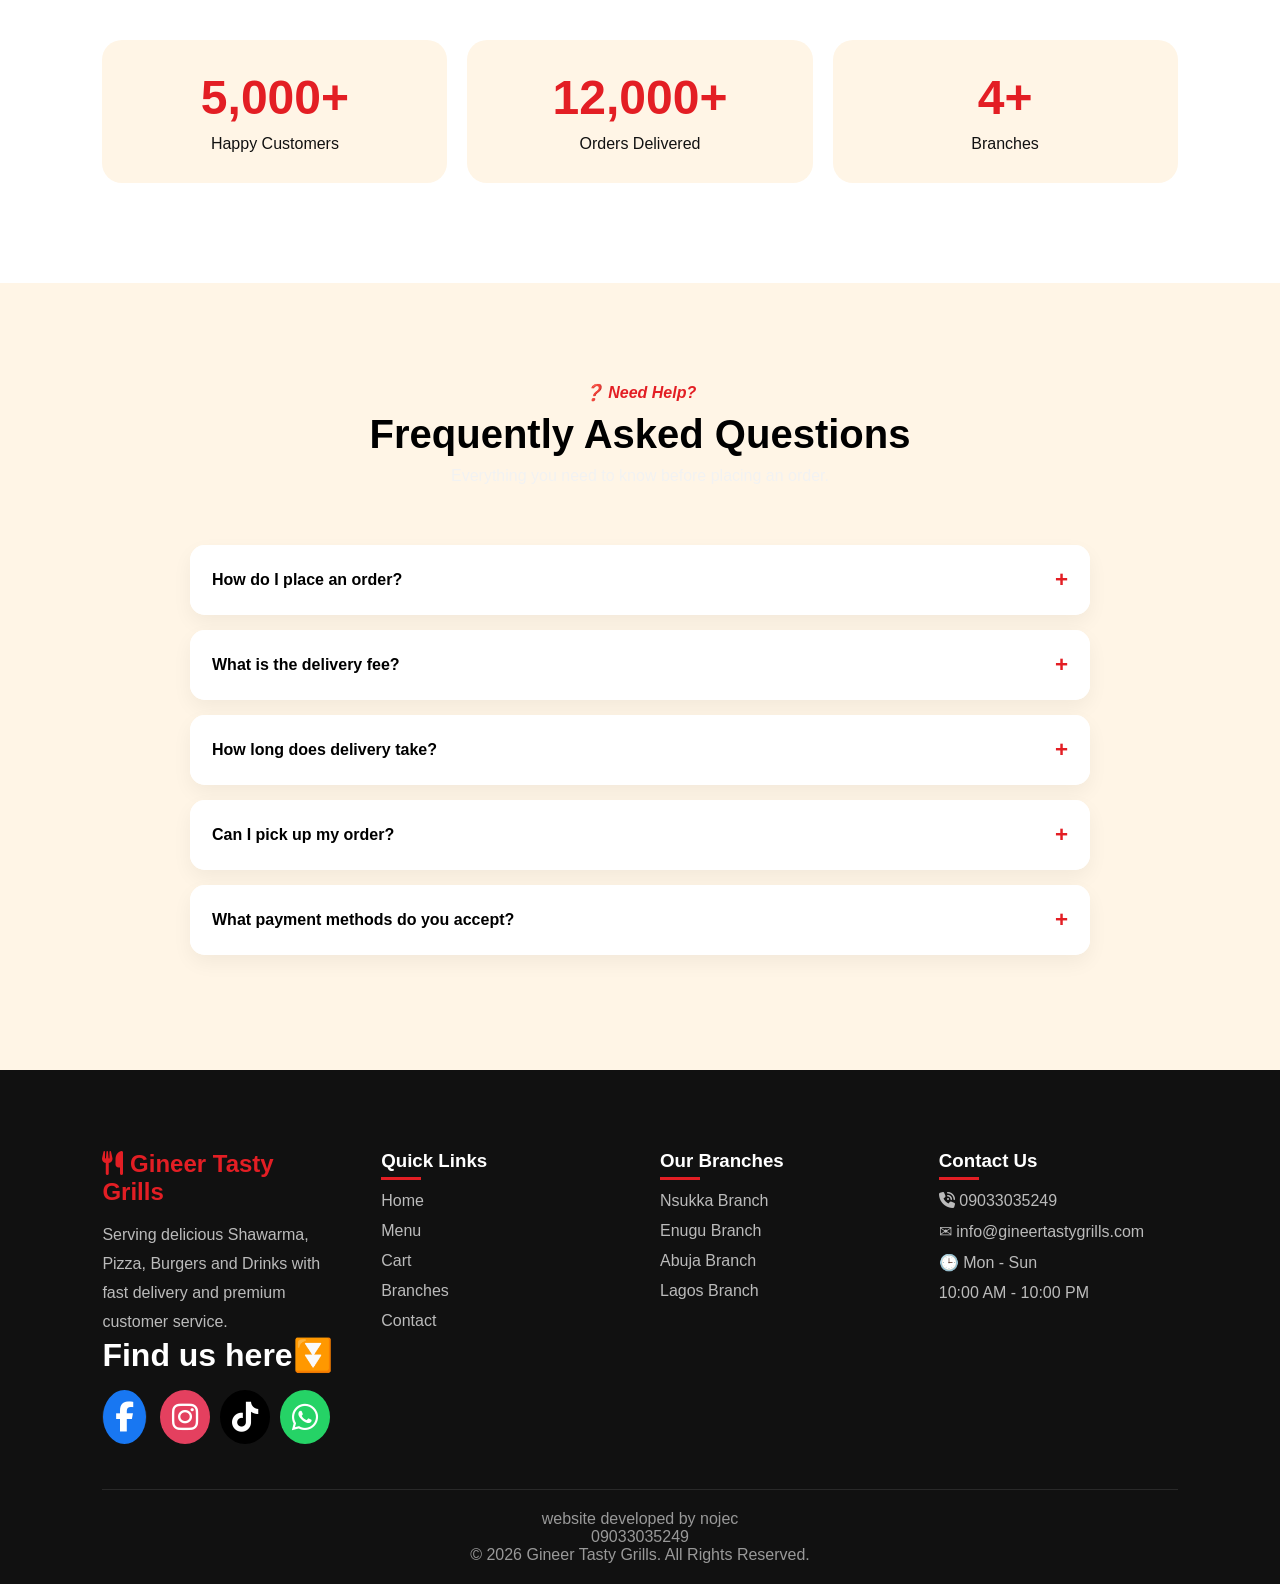
==== commit 6a9ff85a: "Describe your changes" ====
--- a/index.html
+++ b/index.html
@@ -13,6 +13,39 @@
 </head>
 
 <body>
+    <div id="loader">
+
+        <div class="loader-content">
+
+            <div class="logo">
+
+                <i class="fa-solid fa-utensils"></i>GTG
+
+            </div>
+
+            <div class="loader-food">
+
+                <img src="images/burger.webp" class="food food1">
+
+                <img src="images/drink.webp" class="food food2">
+
+                <img src="images/pizza.webp" class="food food3">
+
+            </div>
+
+            <h2>experience Gineer👨‍🍳</h2>
+
+            <div class="loading-dots">
+
+                <span></span>
+                <span></span>
+                <span></span>
+
+            </div>
+
+        </div>
+
+    </div>
 
 
     <header>
@@ -27,7 +60,7 @@
 
             <ul class="nav-links">
 
-                 
+
                 <li><a href="contact.html">Contact us</a></li>
                 <li><a href="#categories">Menu</a></li>
                 <li><a href="#how-it-works">order Guide</a></li>
@@ -346,6 +379,7 @@
 
     <!-- CATEGORIES -->
     <section class="search-section">
+        
 
         <div class="search-box">
 
@@ -417,33 +451,32 @@
 
     <section class="message-gineer">
 
-    <div class="message-content">
-
-        <span class="message-badge">
-            👨‍🍳 Can't Find What You're Looking For?
-        </span>
-
-        <h2>
-            Looking For Something Else?
-        </h2>
-
-        <p>
-            Whether it's a custom order, catering request, bulk order, special meal,
-            or a question about our menu, we're just one message away.
-            Chat with Gineer Tasty Grills and we'll be happy to help.
-        </p>
-
-        <a href="https://wa.me/234701308377?text=Hello%20Gineer%20Tasty%20Grills!%20I'm%20looking%20for%20something%20that's%20not%20on%20the%20menu.%20Can%20you%20help%20me%3F"
-           class="message-btn"
-           target="_blank">
-
-            <i class="fa-solid fa-comments"></i> Message Gineer
-
-        </a>
-
-    </div>
-
-</section>
+        <div class="message-content">
+
+            <span class="message-badge">
+                👨‍🍳 Can't Find What You're Looking For?
+            </span>
+
+            <h2>
+                Looking For Something Else?
+            </h2>
+
+            <p>
+                Whether it's a custom order, catering request, bulk order, special meal,
+                or a question about our menu, we're just one message away.
+                Chat with Gineer Tasty Grills and we'll be happy to help.
+            </p>
+
+            <a href="https://wa.me/234701308377?text=Hello%20Gineer%20Tasty%20Grills!%20I'm%20looking%20for%20something%20that's%20not%20on%20the%20menu.%20Can%20you%20help%20me%3F"
+                class="message-btn" target="_blank">
+
+                <i class="fa-solid fa-comments"></i> Message Gineer
+
+            </a>
+
+        </div>
+
+    </section>
 
 
 
--- a/css/style.css
+++ b/css/style.css
@@ -196,6 +196,7 @@
     #ffffff
 
     );
+    margin-bottom: 0%;
 
 }
 
@@ -303,17 +304,6 @@
     text-decoration:none;
 
     font-weight:600;
-    background:
-
-    linear-gradient(
-
-    135deg,
-
-    #fff5f5,
-
-    #ffffff
-
-    );
 
 
 }
@@ -1656,7 +1646,7 @@
 /* =======featured-products========= */
 .featured{
 
-padding:80px 8%;
+padding:80px 8% 2px;
 
 }
 
@@ -1765,7 +1755,7 @@
 /* promotion-banner====== */
 .promo-banner{
 
-margin:80px 8%;
+margin:10px 8%;
 
 padding:30px;
 
@@ -2118,81 +2108,191 @@
 
 /* LOADER */
 
+/*========== PREMIUM LOADER ==========*/
+
 #loader{
 
-    position:fixed;
-
-    top:0;
-    left:0;
-
-    width:100%;
-    height:100vh;
-
-    background:#000;
-    
-
-    display:flex;
-
-    justify-content:center;
-    align-items:center;
-
-    z-index:99999;
+position:fixed;
+
+inset:0;
+
+/* background:linear-gradient(135deg,#fff,#fdf3f3); */
+background: linear-gradient(
+    135deg,
+    #0F172A,
+    #1E293B,
+    #111827
+);
+
+display:flex;
+
+justify-content:center;
+
+align-items:center;
+
+z-index:99999;
+
+overflow:hidden;
+
+transition:.8s;
 
 }
 
 .loader-content{
 
-    text-align:center;
-
-}
-
-.loader-content h1{
-
-    color:#e31e24;
-
-    margin-bottom:10px;
-
-    font-size:2rem;
-
-}
-
-.loader-content p{
-
-    color:#666;
-
-    margin-bottom:25px;
-
-}
-
-.loader-spinner{
-
-    width:50px;
-    height:50px;
-
-    border:4px solid #eee;
-
-    border-top:4px solid #e31e24;
-
-    border-radius:50%;
-
-    animation:spin 1s linear infinite;
-
-}
-
-@keyframes spin{
-
-    100%{
-
-        transform:rotate(360deg);
-
-    }
-
-}
-
-
-
-
-
+text-align:center;
+
+}
+
+.loader-logo{
+
+width:130px;
+
+margin-bottom:25px;
+
+animation:logoPop 1s ease;
+
+}
+
+.loader-food{
+
+display:flex;
+
+justify-content:center;
+
+gap:20px;
+
+margin-bottom:30px;
+
+}
+
+.food{
+
+width:135px;
+
+opacity:0;
+
+transform:translateY(80px);
+
+}
+
+.food1{
+
+animation:foodUp .7s forwards .2s;
+
+}
+
+.food2{
+
+animation:foodUp .7s forwards .5s;
+
+}
+
+.food3{
+
+animation:foodUp .7s forwards .8s;
+
+}
+
+.loader-content h2{
+
+font-size:2rem;
+
+font-weight:700;
+
+color:#e31e24;
+
+margin-bottom:15px;
+
+}
+
+.loading-dots{
+
+display:flex;
+
+justify-content:center;
+
+gap:8px;
+
+}
+
+.loading-dots span{
+
+width:12px;
+
+height:12px;
+
+background:#e31e24;
+
+border-radius:50%;
+
+animation:dots 1s infinite;
+
+}
+
+.loading-dots span:nth-child(2){
+
+animation-delay:.2s;
+
+}
+
+.loading-dots span:nth-child(3){
+
+animation-delay:.4s;
+
+}
+
+@keyframes logoPop{
+
+0%{
+
+opacity:0;
+
+transform:scale(.5);
+
+}
+
+100%{
+
+opacity:1;
+
+transform:scale(1);
+
+}
+
+}
+
+@keyframes foodUp{
+
+100%{
+
+opacity:1;
+
+transform:translateY(0);
+
+}
+
+}
+
+@keyframes dots{
+
+0%,100%{
+
+transform:scale(.6);
+
+opacity:.4;
+
+}
+
+50%{
+
+transform:scale(1.2);
+
+opacity:1;
+
+}
+
+}
 
 
 
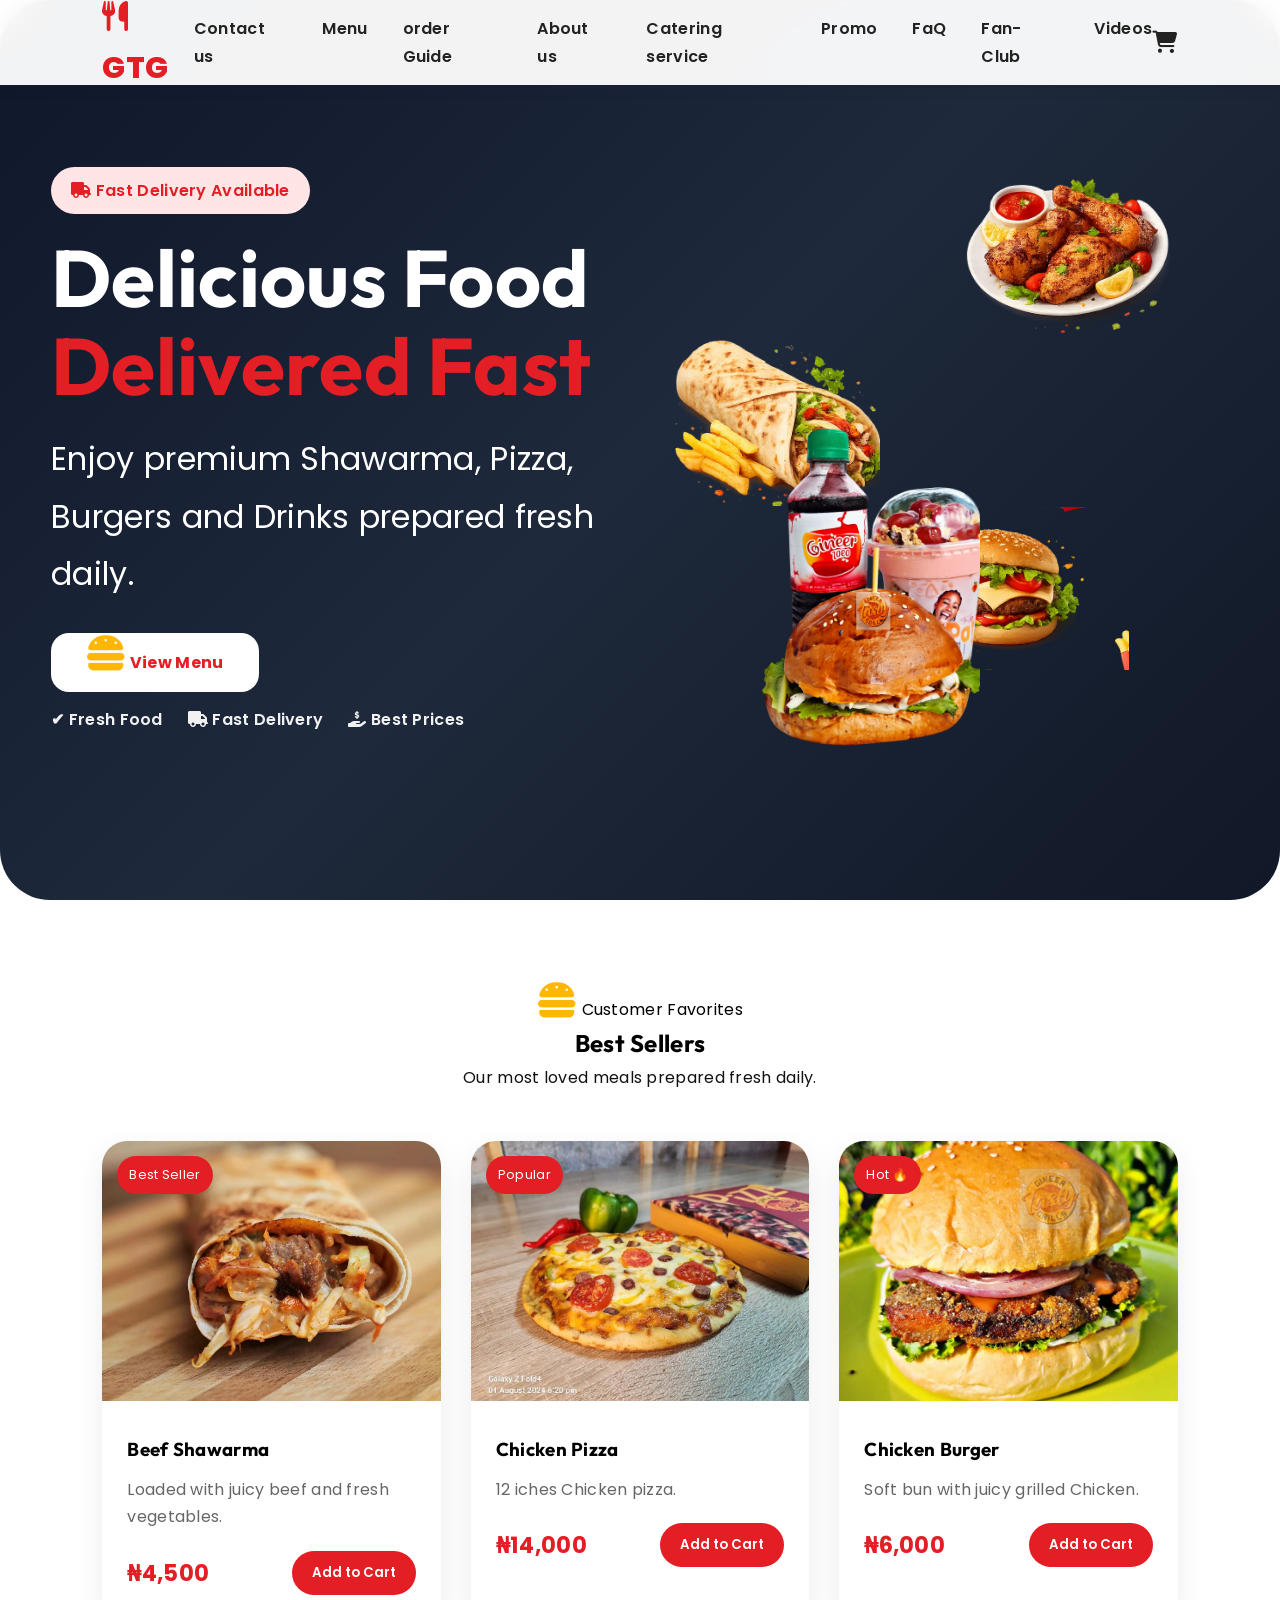
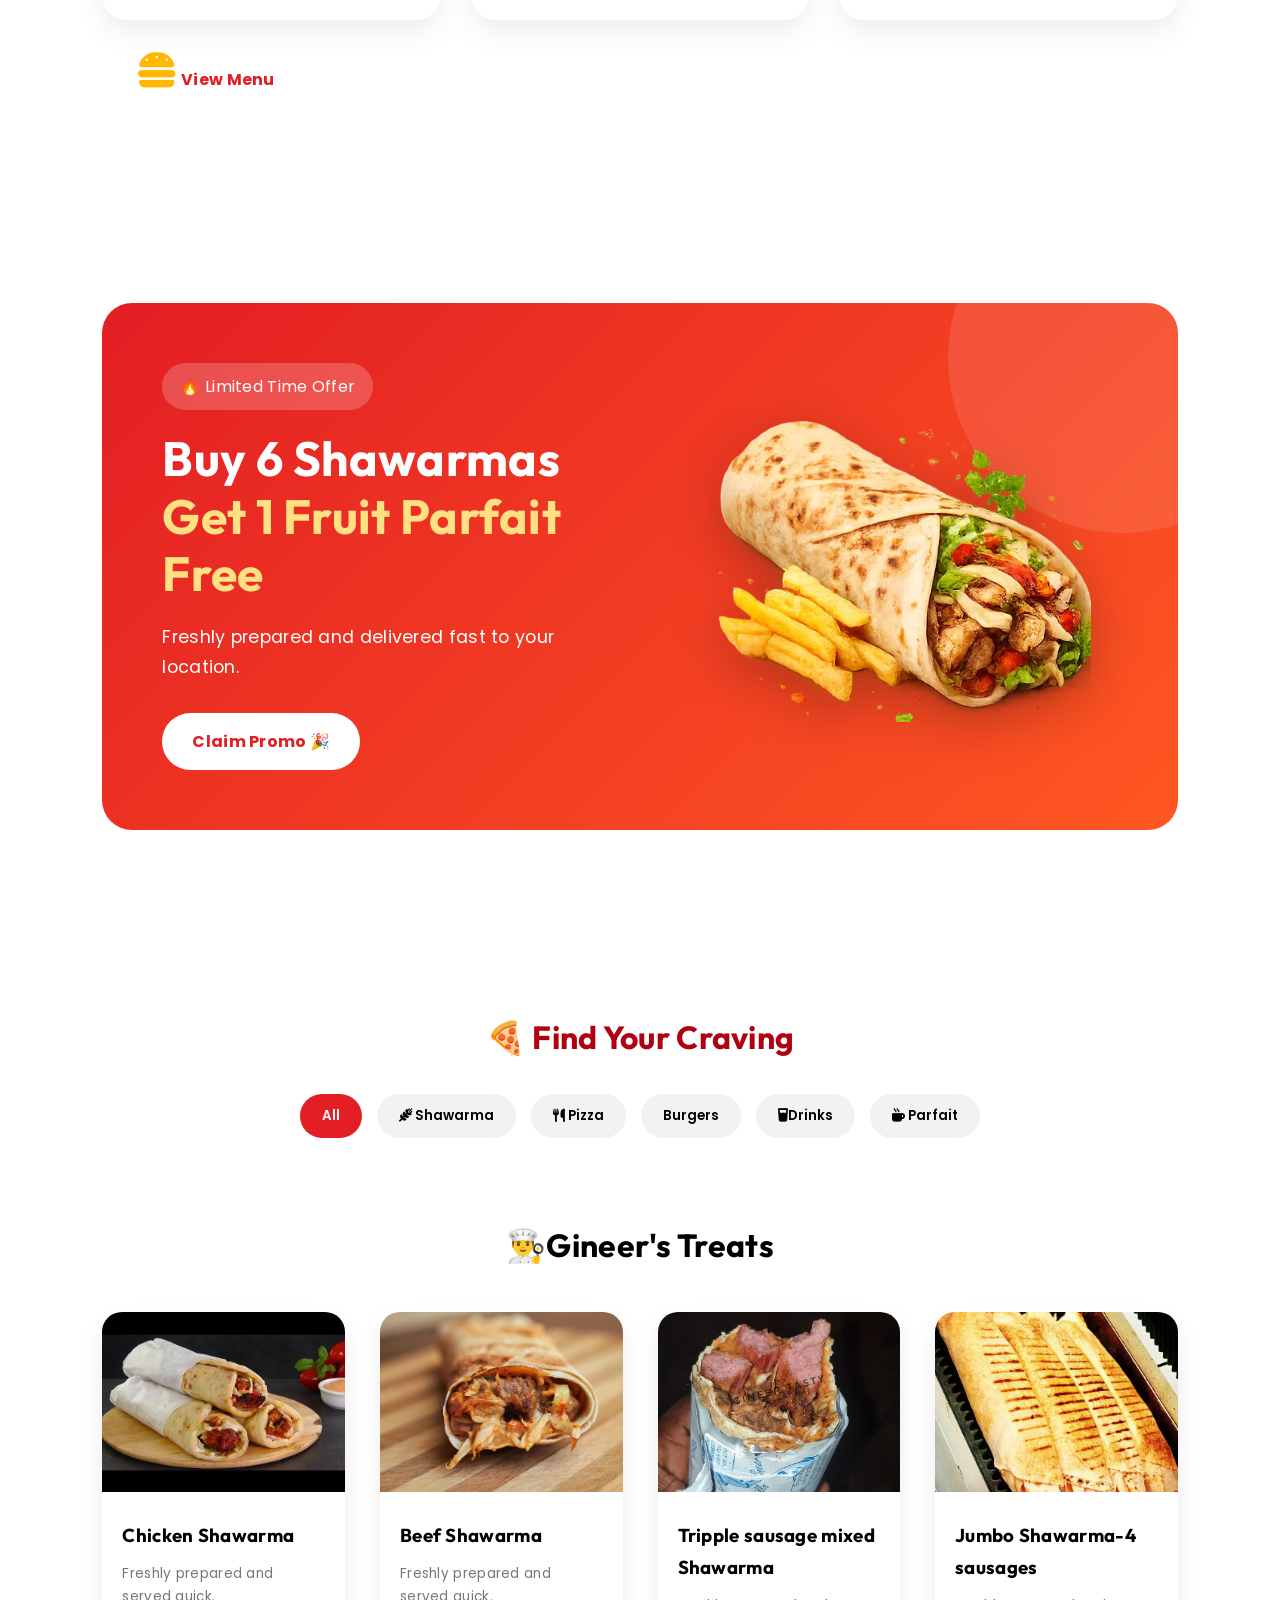
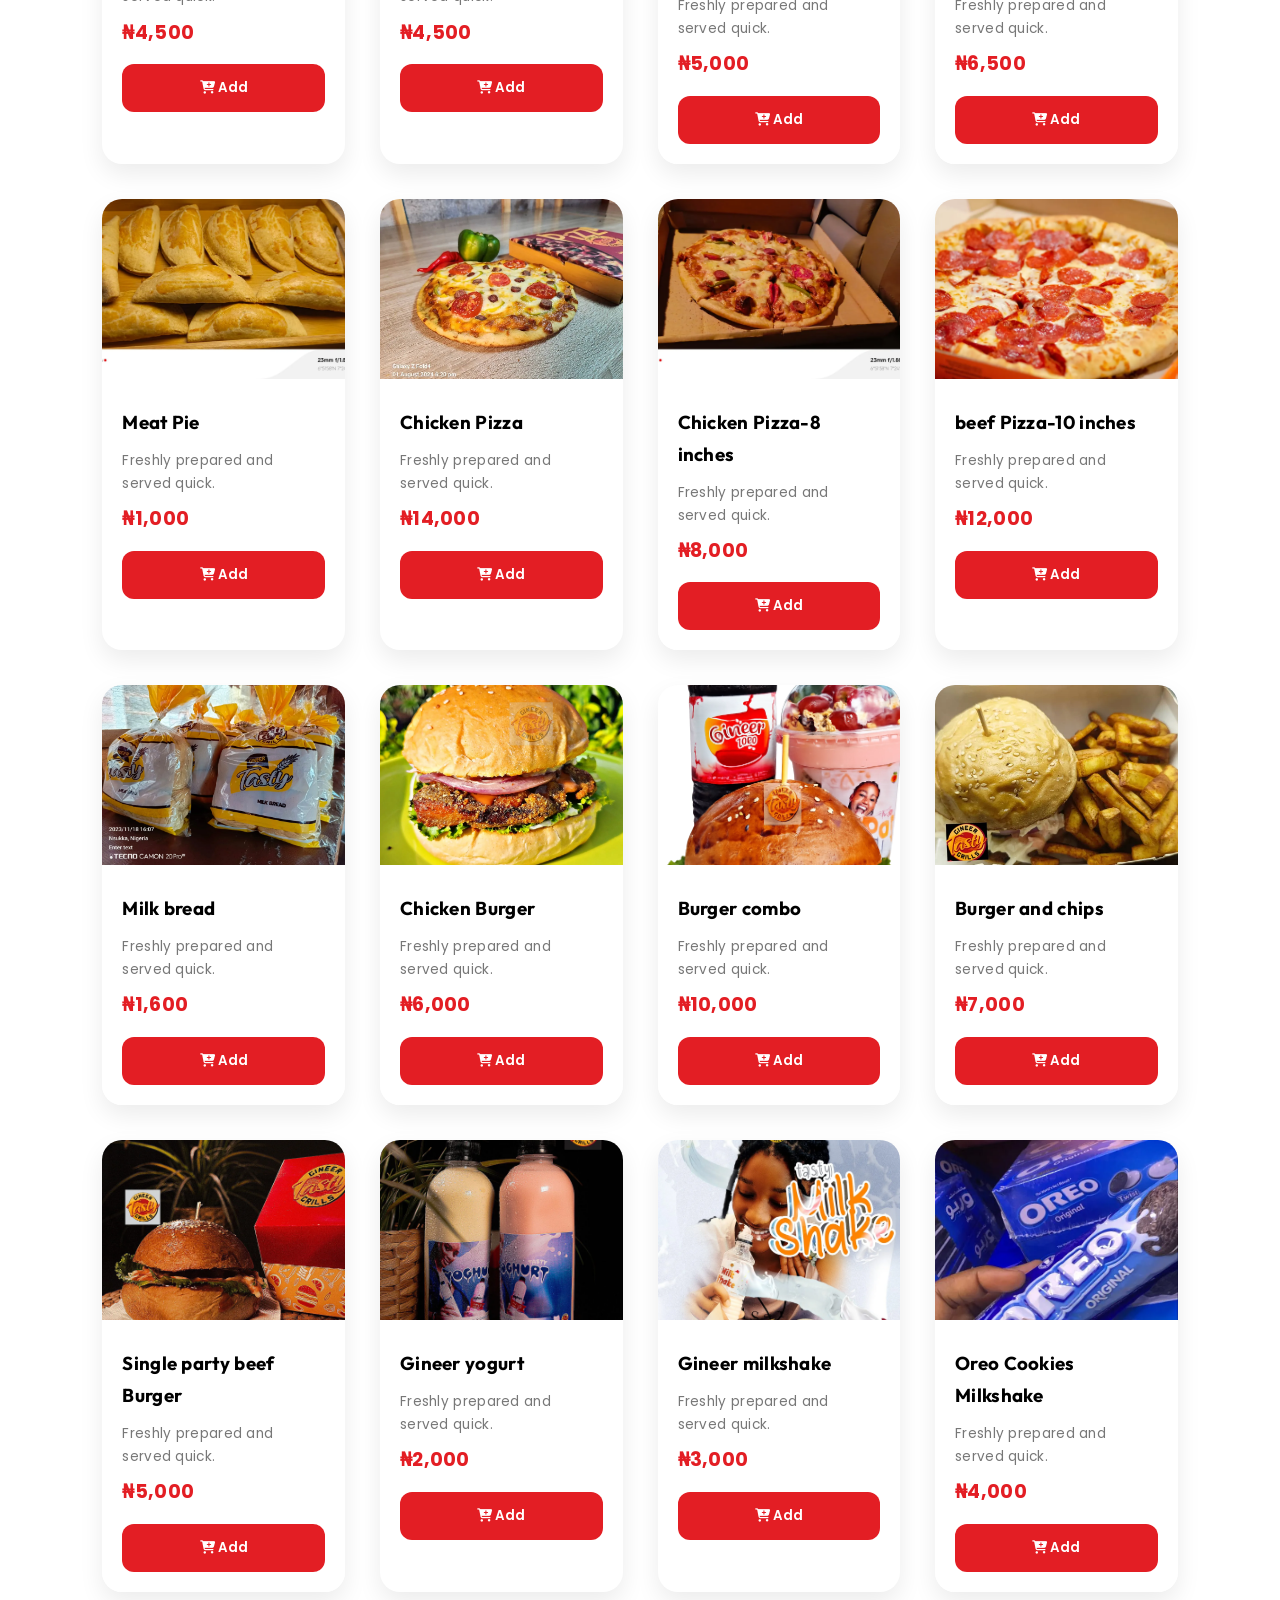
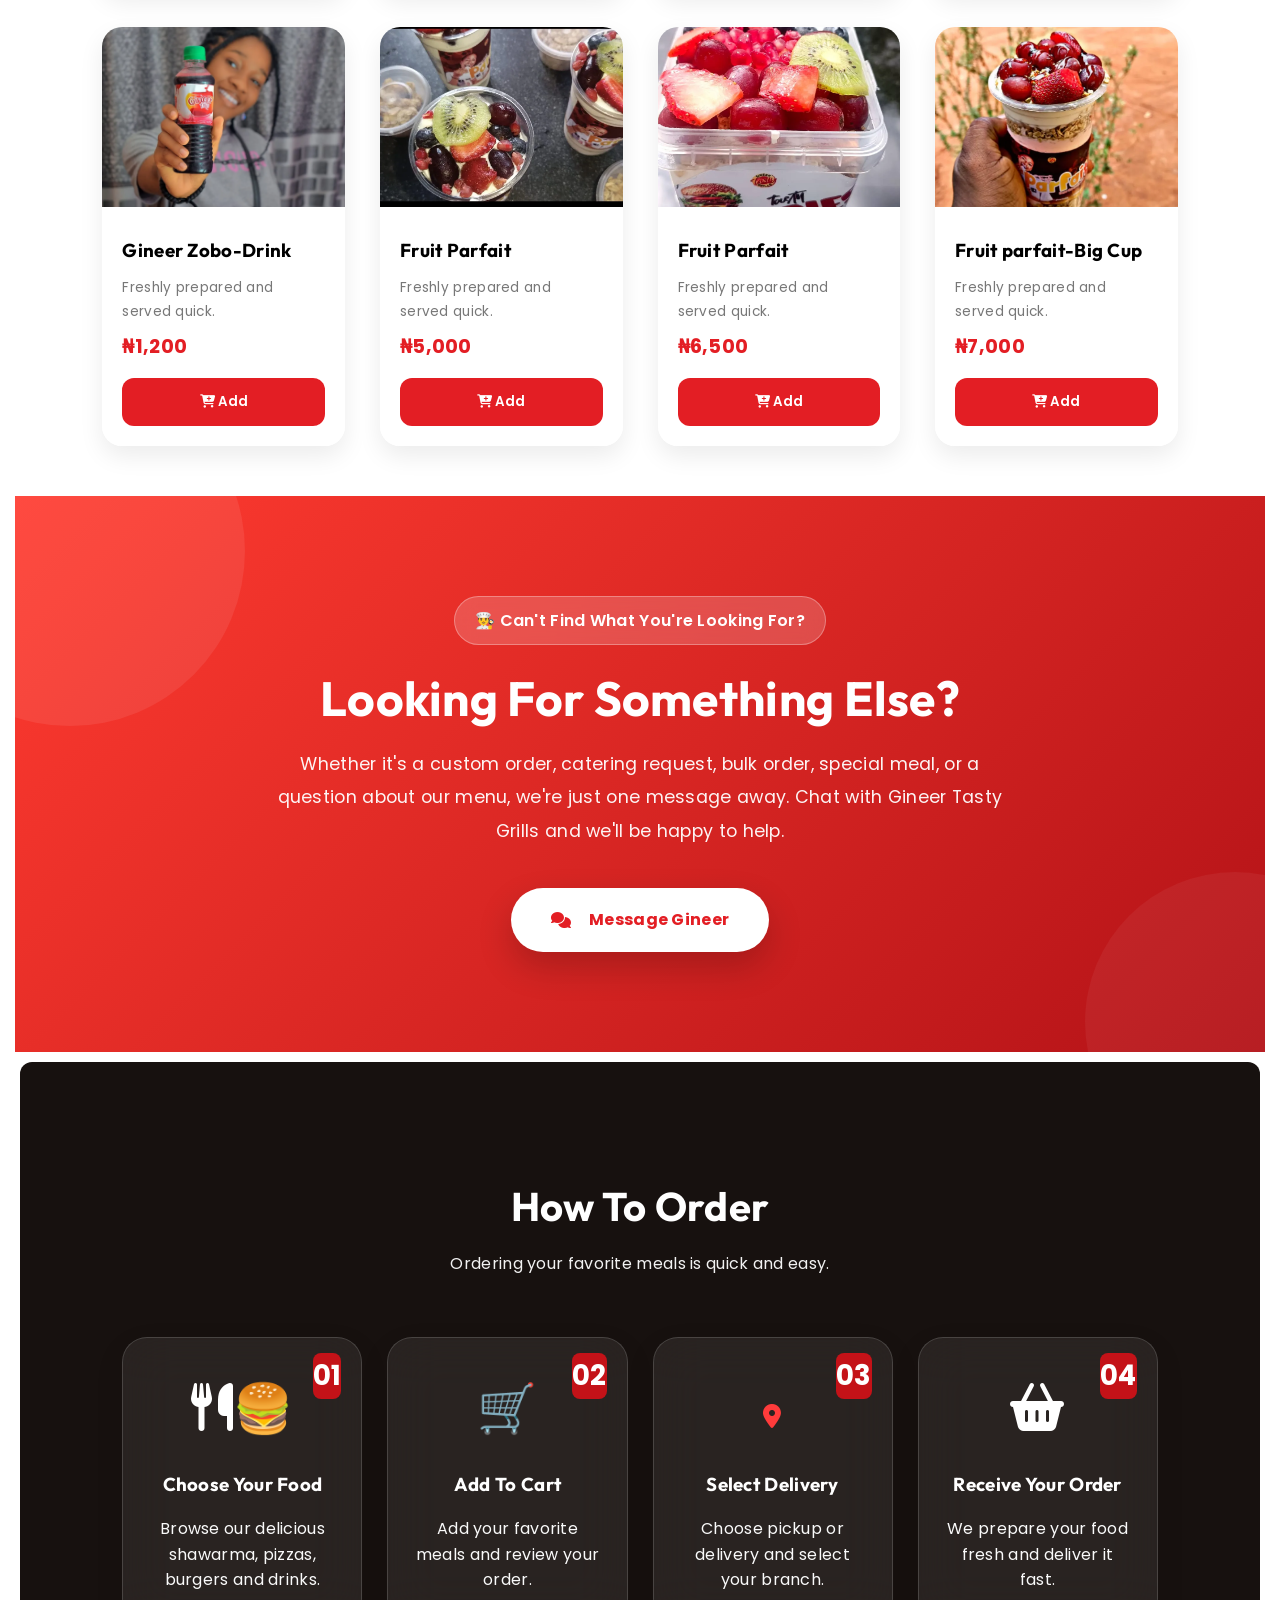
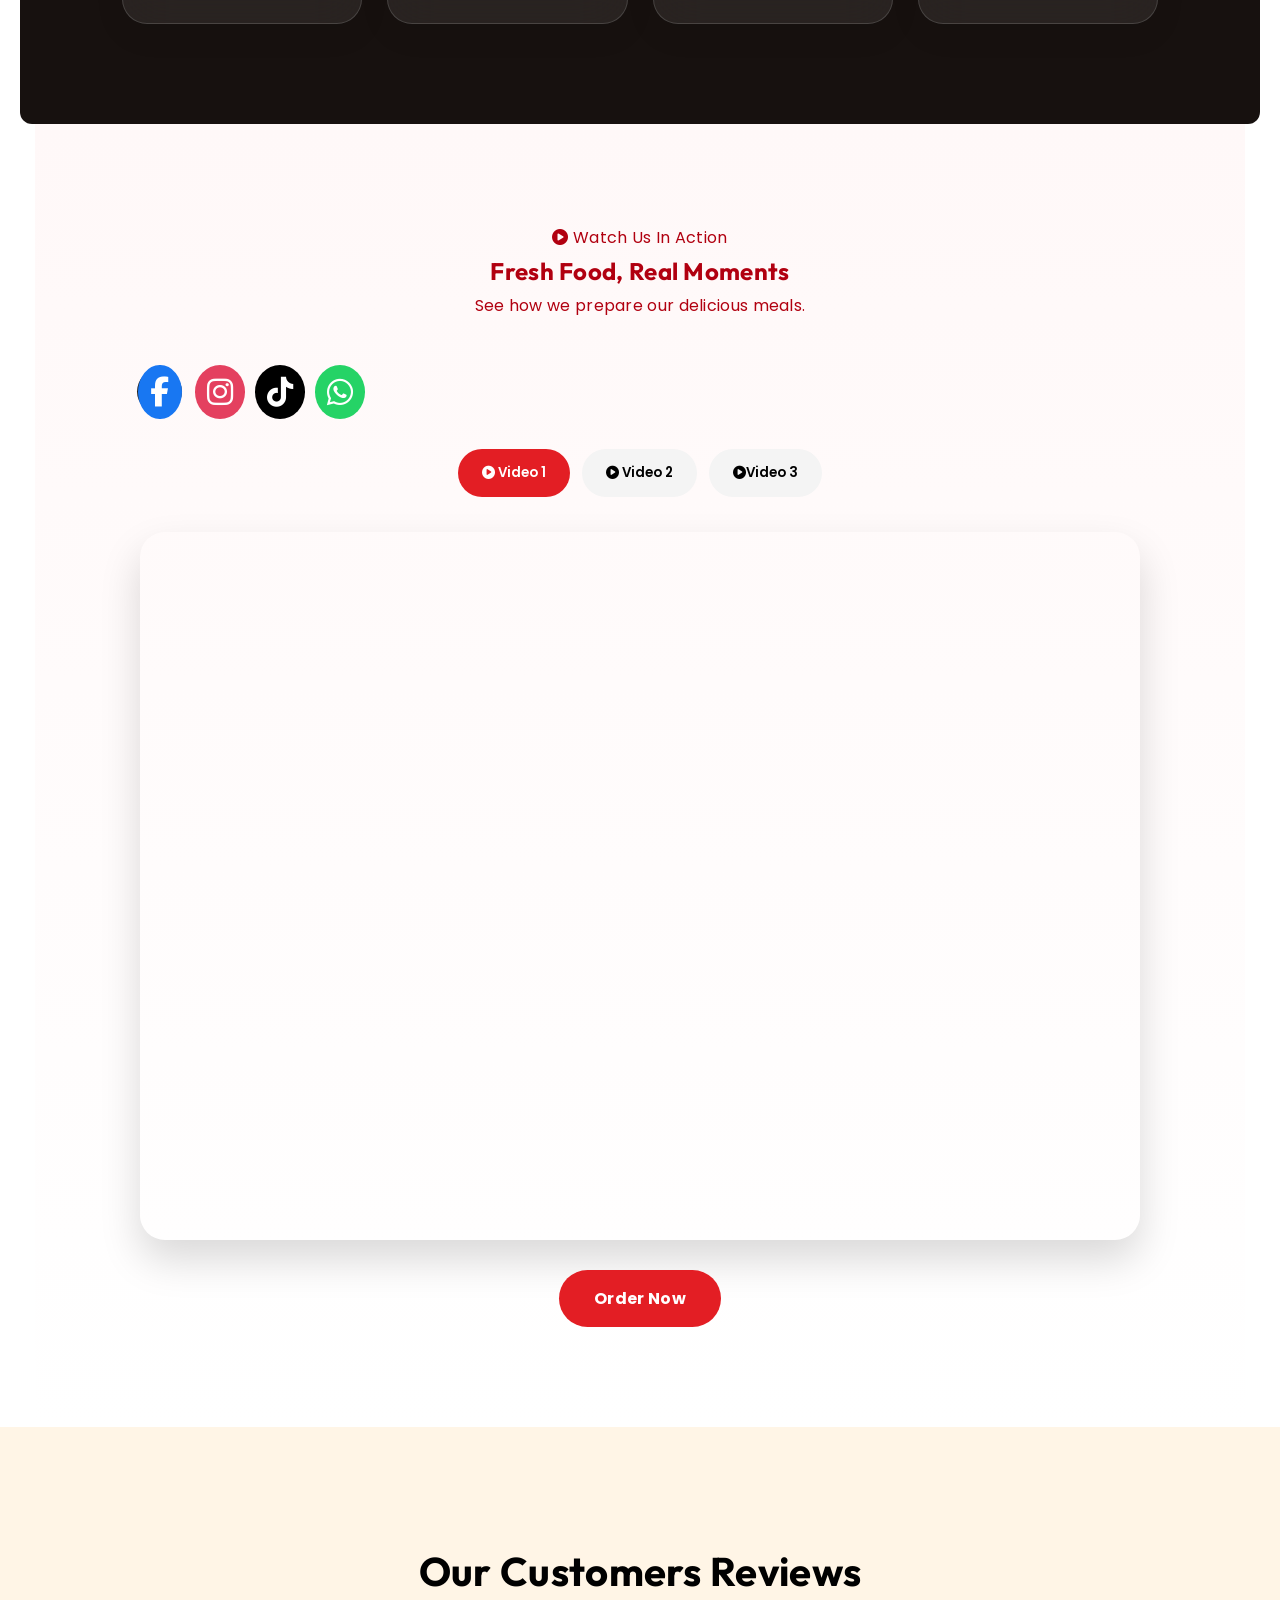
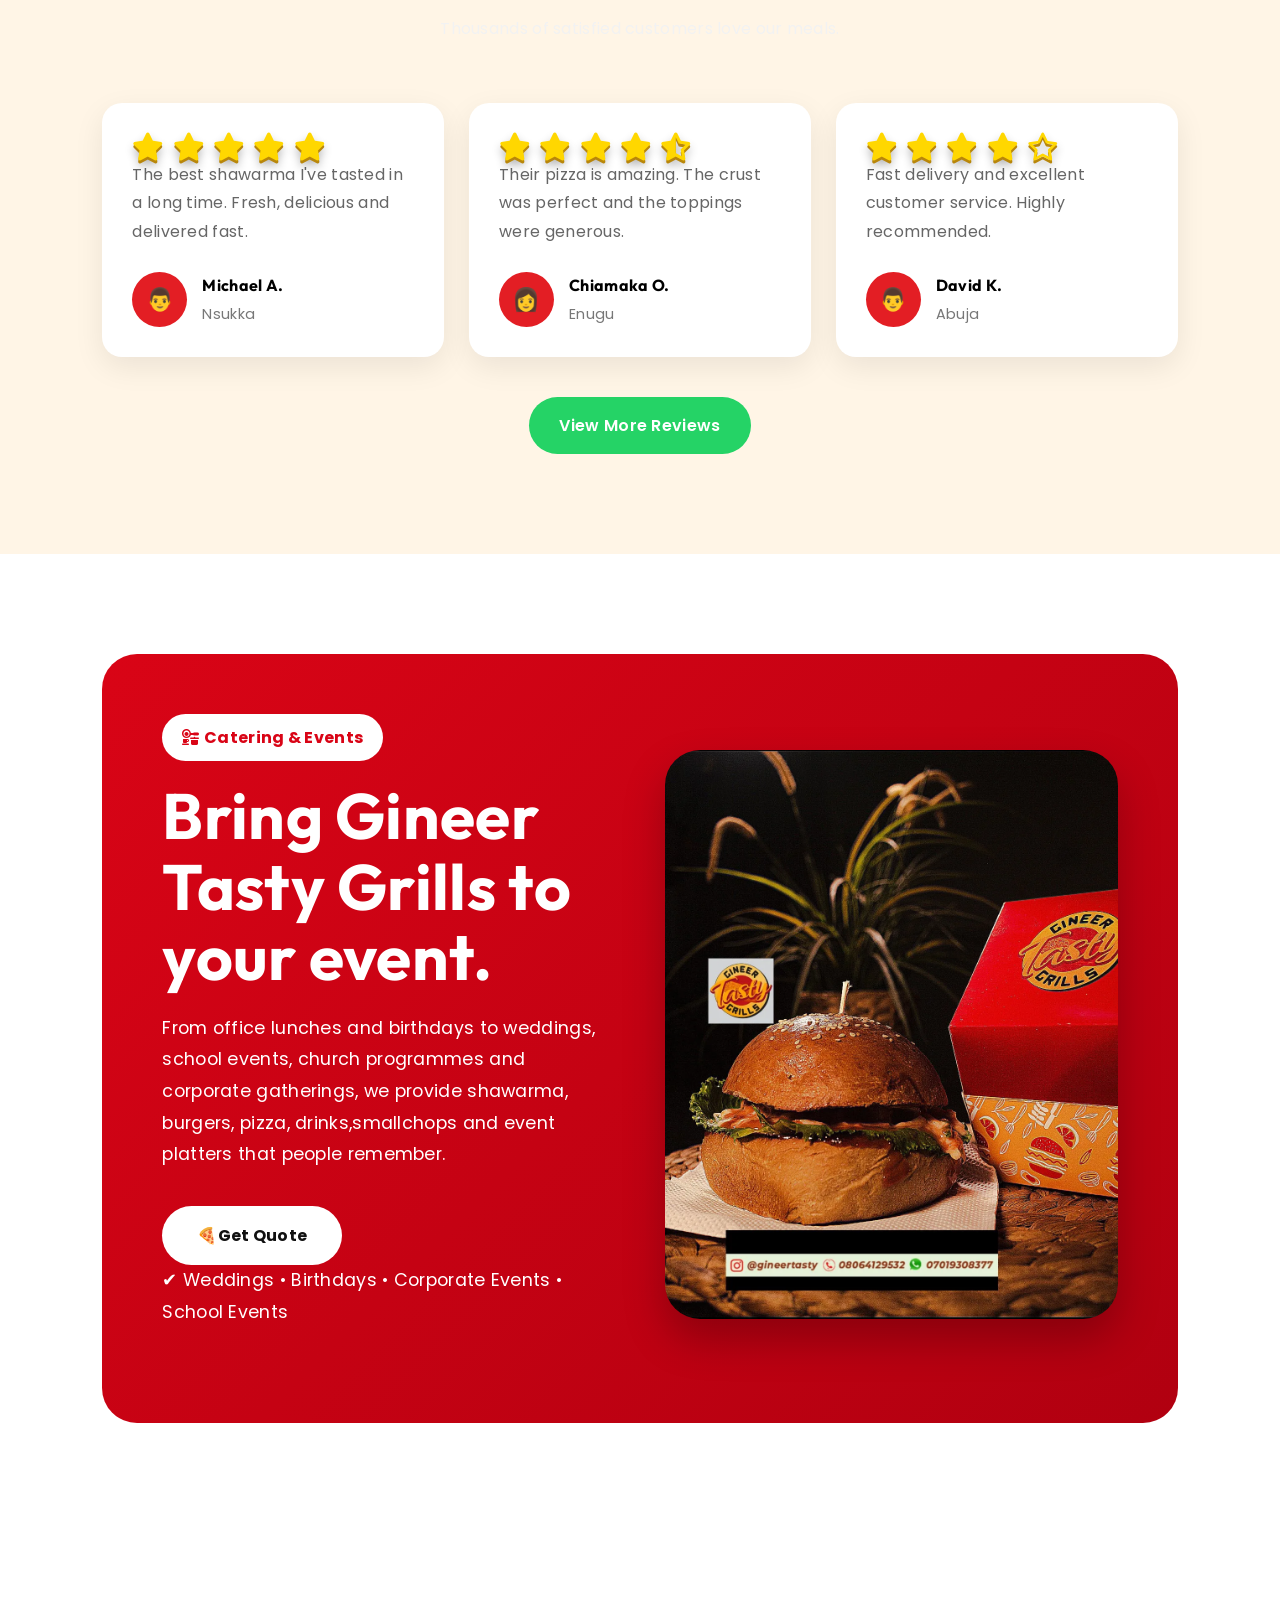
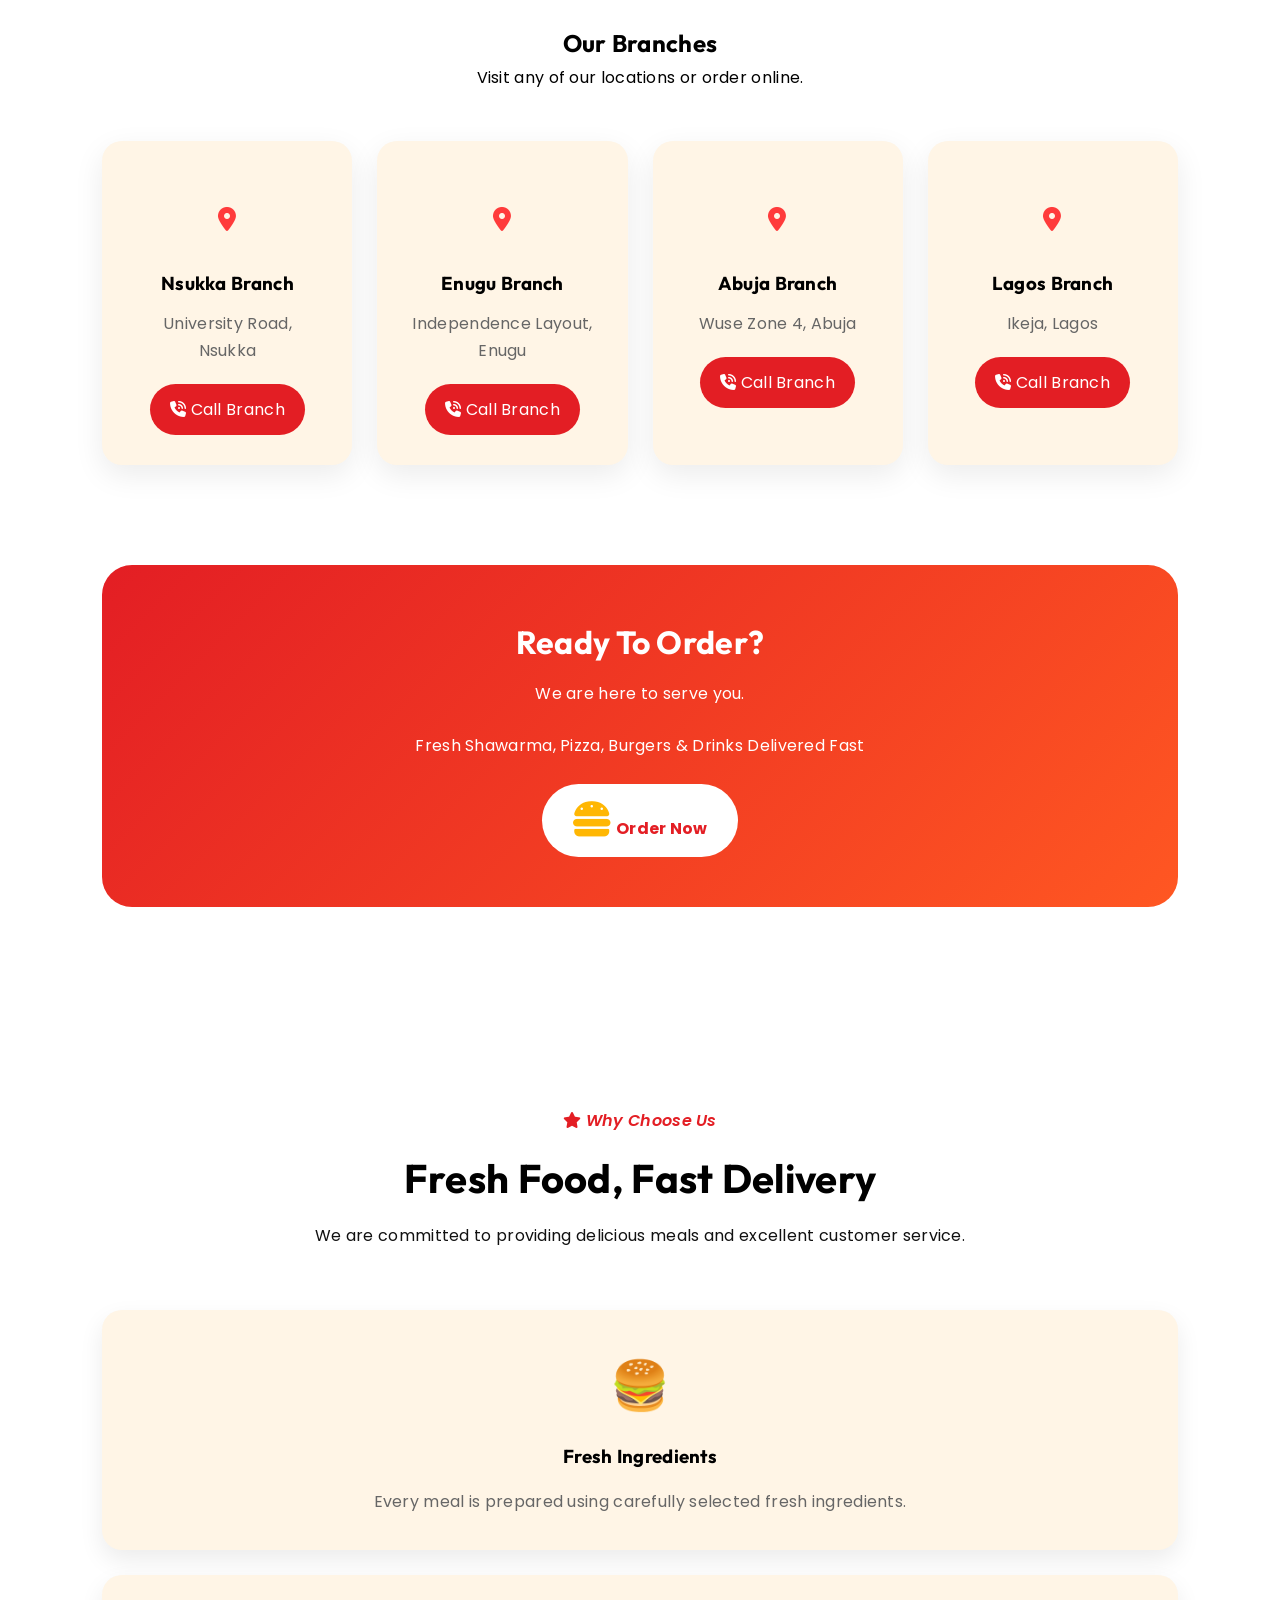
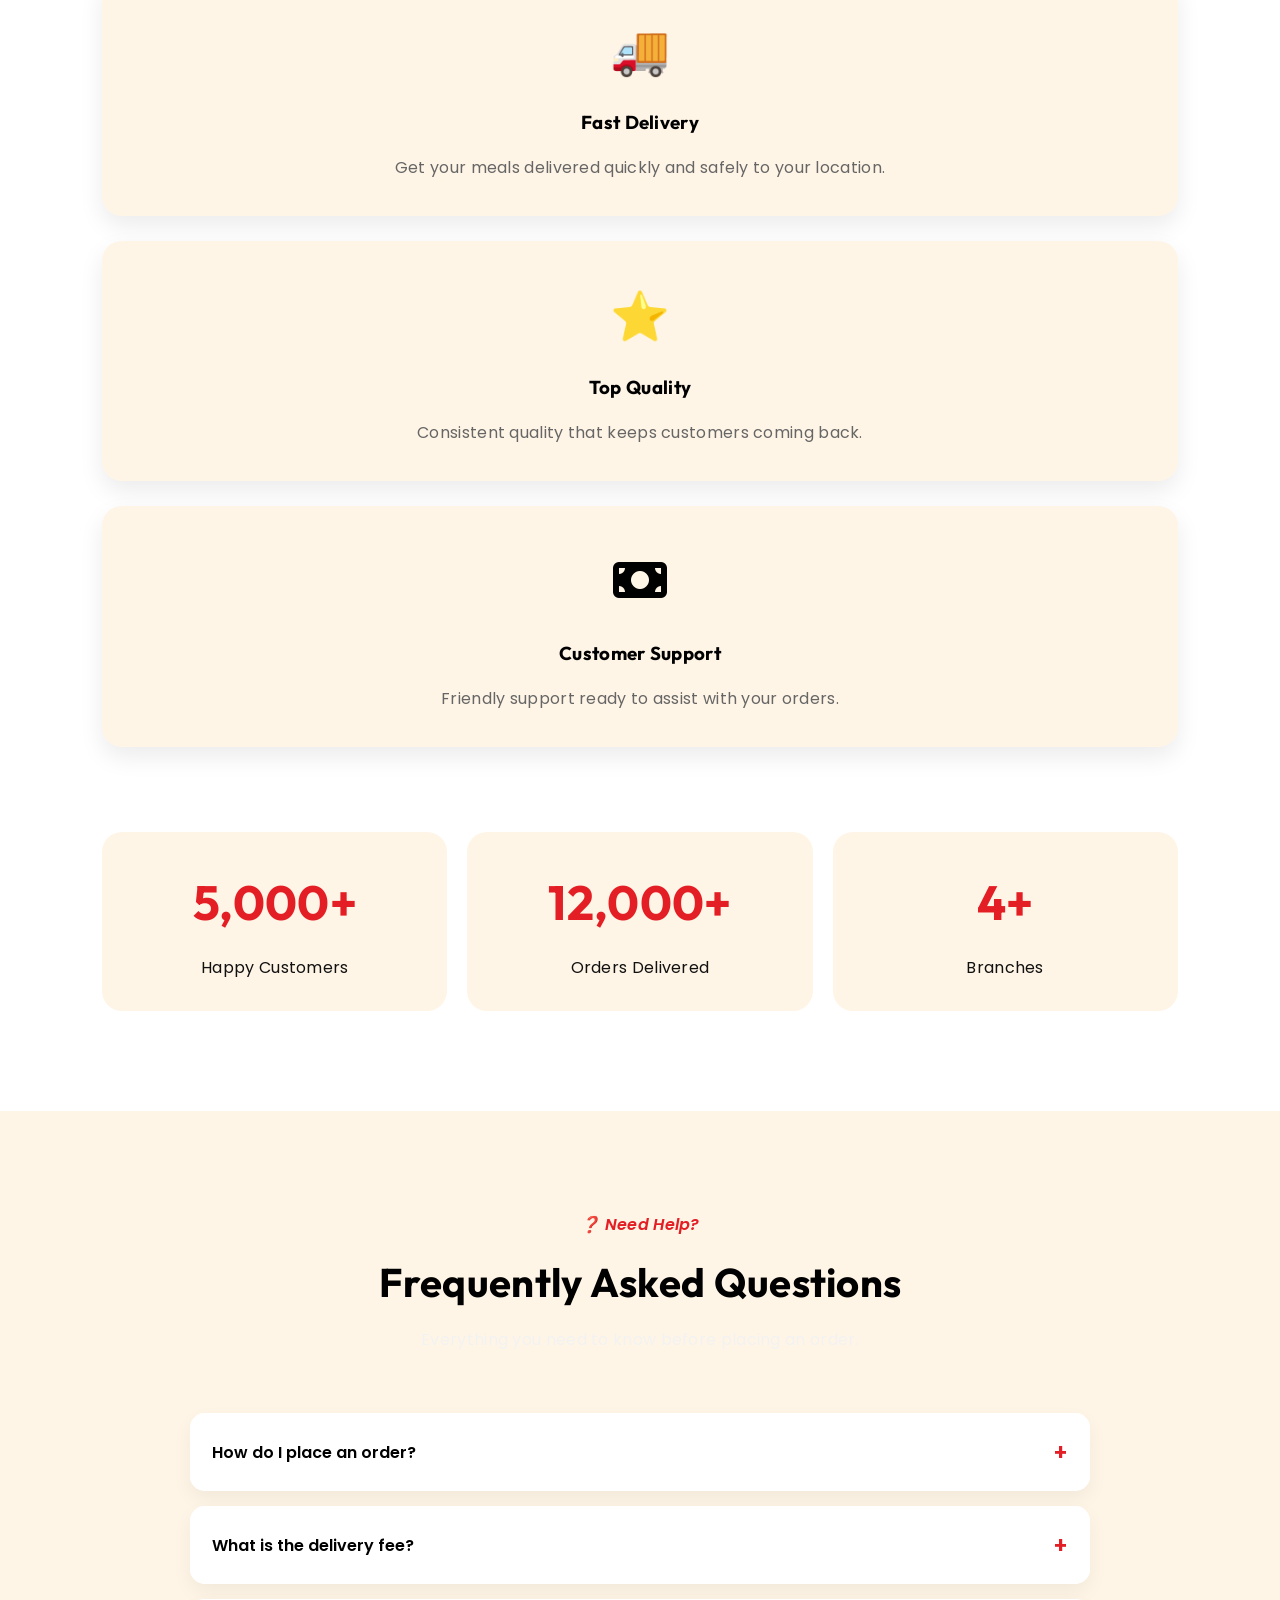
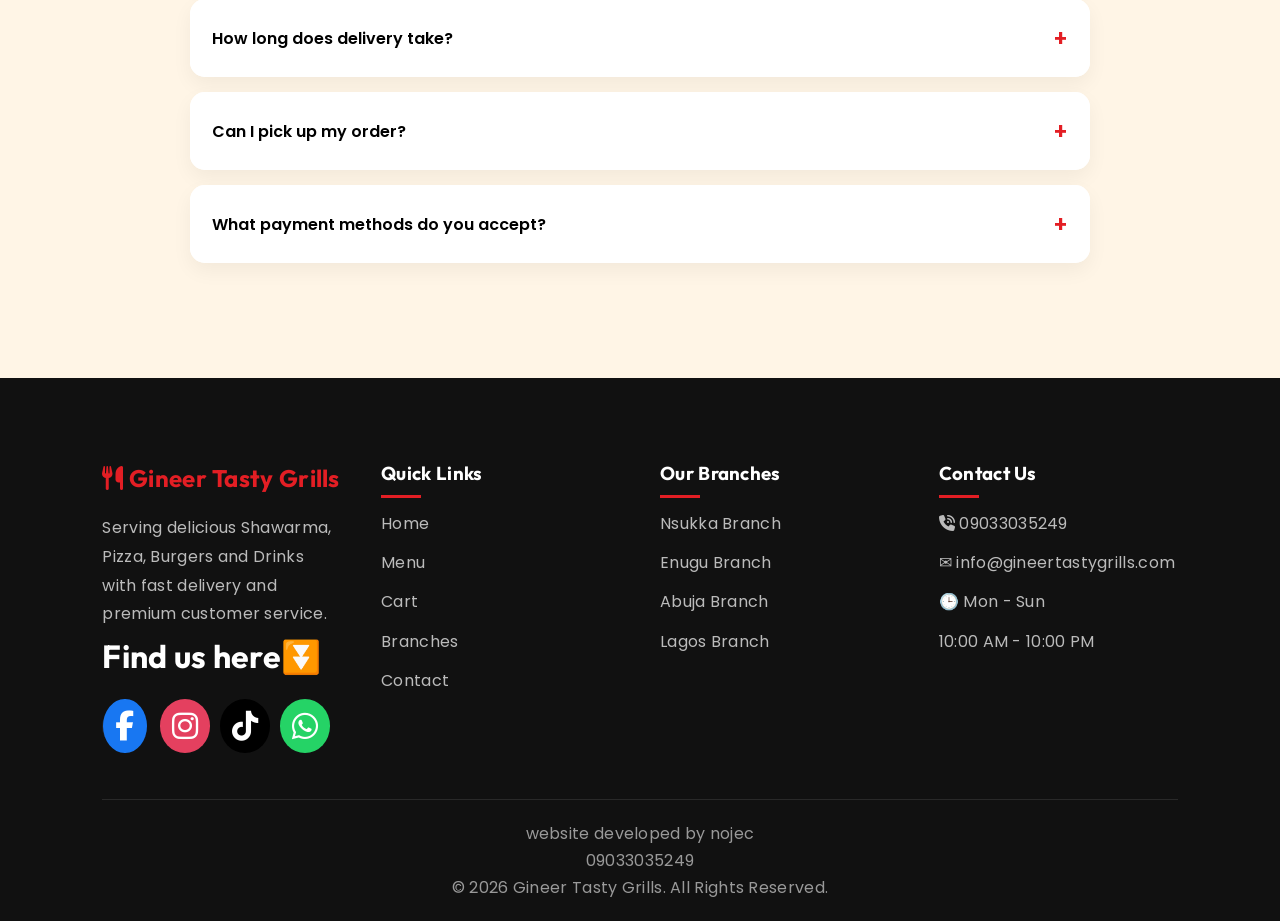
==== commit a39e8618: "i did a lot" ====
--- a/index.html
+++ b/index.html
@@ -5,11 +5,17 @@
     <meta charset="UTF-8">
     <meta name="viewport" content="width=device-width, initial-scale=1.0">
     <title>Gineer Tasty Grills</title>
-
+    <link rel="preconnect" href="https://fonts.googleapis.com">
+    <link rel="preconnect" href="https://fonts.gstatic.com" crossorigin>
+
+    <link
+        href="https://fonts.googleapis.com/css2?family=Outfit:wght@400;500;600;700;800&family=Poppins:wght@300;400;500;600;700;800&display=swap"
+        rel="stylesheet">
     <link rel="stylesheet" href="css/style.css">
 
     <link rel="stylesheet" href="https://cdnjs.cloudflare.com/ajax/libs/font-awesome/6.5.2/css/all.min.css">
     <link rel="stylesheet" href="https://cdnjs.cloudflare.com/ajax/libs/font-awesome/6.5.0/css/all.min.css">
+
 </head>
 
 <body>
@@ -70,7 +76,7 @@
                 <li><a href="#promoo-banner">Promo</a></li>
                 <li><a href="#faq">FaQ</a></li>
                 <li><a href="fanclub.html">Fan-Club</a></li>
-                <li><a href="#videos">Video</a></li>
+                <li><a href="#videos">Videos</a></li>
 
             </ul>
 
@@ -378,18 +384,18 @@
     <!-- ====category============ -->
 
     <!-- CATEGORIES -->
-    <section class="search-section">
-        
-
-        <div class="search-box">
-
-
-            <input type="text" id="search-input" placeholder="🔍Search for shawarma, pizza, burger...">
-
-
-        </div>
-
-    </section>
+    <!-- <section class="search-section"> -->
+
+
+        <!-- <div class="search-box"> -->
+
+
+            <!-- <input type="text" id="search-input" placeholder="🔍Search for shawarma, pizza, burger..."> -->
+
+
+        <!-- </div> -->
+
+    <!-- </section> -->
 
 
     <section class="categories" id="categories">
--- a/css/style.css
+++ b/css/style.css
@@ -1,6179 +1,6322 @@
-*{
-margin:0;
-padding:0;
-box-sizing:border-box;
-font-family:'Poppins',sans-serif;
-}
-
-body{
-background:#fff;
-overflow-x:hidden;
-}
-
-:root{
-
---primary:#e31e24;
-
---primary-dark:#c41218;
-
---yellow:#ffb703;
-
---dark:#222;
-
---gray:#666;
+/* ===== Fonts ===== */
+body,
+button,
+input,
+textarea,
+select {
+
+    font-family: 'Poppins', sans-serif;
+
+}
+
+h1,
+h2,
+h3,
+h4,
+h5,
+h6 {
+
+    font-family: 'Outfit', sans-serif;
+
+}
+
+
+
+
+* {
+    margin: 0;
+    padding: 0;
+    box-sizing: border-box;
+}
+
+body {
+    background: #fff;
+    overflow-x: hidden;
+    line-height: 1.7;
+
+    letter-spacing: .3px;
+
+    -webkit-font-smoothing: antialiased;
+
+}
+
+:root {
+
+    --primary: #e31e24;
+
+    --primary-dark: #c41218;
+
+    --yellow: #ffb703;
+
+    --dark: #222;
+
+    --gray: #666;
 
 }
 
 /* NAVBAR */
 
-.navbar{
-
-position:static;
-
-top:0;
-
-left:0;
-
-width:100%;
-
-height:85px;
-
-background:
-rgba(255,255,255,.95);
-
-backdrop-filter:
-blur(12px);
-
-display:flex;
-
-justify-content:space-between;
-
-align-items:center;
-
-padding:0 8%;
-
-z-index:1000;
-
-box-shadow:
-0 4px 15px rgba(0,0,0,.05);
-
-}
-
-.logo{
-
-font-size:30px;
-
-font-weight:800;
-
-color:var(--primary);
-
-}
-
-.nav-links{
-
-display:flex;
-
-list-style:none;
-
-gap:35px;
-
-}
-
-.nav-links a{
-
-text-decoration:none;
-
-font-weight:600;
-
-color:var(--dark);
-
-transition:.3s;
-
-}
-
-.nav-links a:hover{
-
-color:var(--primary);
-
-}
-
-.nav-actions{
-
-display:flex;
-
-align-items:center;
-
-gap:20px;
-
-}
-
-.cart-btn{
-
-position:relative;
-
-font-size:22px;
-
-color:var(--dark);
-
-}
-
-#cart-count{
-
-position:absolute;
-
-top:-10px;
-
-right:-10px;
-
-width:20px;
-
-height:20px;
-
-background:var(--primary);
-
-color:white;
-
-border-radius:50%;
-
-font-size:12px;
-
-display:flex;
-
-justify-content:center;
-
-align-items:center;
-
-}
-
-.hamburger{
-
-display:none;
-
-flex-direction:column;
-
-gap:5px;
-
-cursor:pointer;
-
-}
-
-.hamburger span{
-
-width:28px;
-
-height:3px;
-
-background:var(--dark);
-
-border-radius:20px;
-
-transition:.4s;
-
-}
-
-.hero{
-
-    min-height:100vh;
-
-    display:flex;
-
-    align-items:center;
-
-    justify-content:space-between;
-
-    padding:80px 4%;
-
-    overflow:hidden;
+.navbar {
+
+    position: fixed;
+
+    top: 0;
+
+    left: 0;
+
+    width: 100%;
+
+    height: 85px;
 
     background:
-
-    linear-gradient(
-
-    135deg,
-
-    #fff5f5,
-
-    #ffffff
-
-    );
+        rgba(255, 255, 255, .95);
+
+    backdrop-filter:
+        blur(12px);
+
+    display: flex;
+
+    justify-content: space-between;
+
+    align-items: center;
+
+    padding: 0 8%;
+
+    z-index: 1000;
+
+    box-shadow:
+        0 4px 15px rgba(0, 0, 0, .05);
+
+}
+
+.logo {
+
+    font-size: 30px;
+
+    font-weight: 800;
+
+    color: var(--primary);
+
+}
+
+.nav-links {
+
+    display: flex;
+
+    list-style: none;
+
+    gap: 35px;
+
+}
+
+.nav-links a {
+
+    text-decoration: none;
+
+    font-weight: 600;
+
+    color: var(--dark);
+
+    transition: .3s;
+
+}
+
+.nav-links a:hover {
+
+    color: var(--primary);
+
+}
+
+.nav-actions {
+
+    display: flex;
+
+    align-items: center;
+
+    gap: 20px;
+
+}
+
+.cart-btn {
+
+    position: relative;
+
+    font-size: 22px;
+
+    color: var(--dark);
+
+}
+
+#cart-count {
+
+    position: absolute;
+
+    top: -10px;
+
+    right: -10px;
+
+    width: 20px;
+
+    height: 20px;
+
+    background: var(--primary);
+
+    color: white;
+
+    border-radius: 50%;
+
+    font-size: 12px;
+
+    display: flex;
+
+    justify-content: center;
+
+    align-items: center;
+
+}
+
+.hamburger {
+
+    display: none;
+
+    flex-direction: column;
+
+    gap: 5px;
+
+    cursor: pointer;
+
+}
+
+.hamburger span {
+
+    width: 28px;
+
+    height: 3px;
+
+    /* background:var(--dark);
+ */
+    background: red;
+
+    border-radius: 20px;
+
+    transition: .4s;
+
+}
+
+.hero {
+
+    min-height: 100vh;
+
+    display: flex;
+
+    align-items: center;
+
+    justify-content: space-between;
+
+    padding: 80px 4%;
+
+    overflow: hidden;
+
+    background: linear-gradient(135deg,
+            #0F172A,
+            #1E293B,
+            #111827);
+
     margin-bottom: 0%;
-
-}
-
-.hero-content{
-
-    flex:1;
-
-    max-width:600px;
-
-}
-
-.hero-tag{
-
-    display:inline-block;
-
-    background:#ffe5e5;
-
-    color:#e31e24;
-
-    padding:10px 20px;
-
-    border-radius:50px;
-
-    margin-bottom:20px;
-
-    font-weight:600;
-
-}
-
-.hero h1{
-
-    font-size:5rem;
-
-    line-height:1.1;
-
-    margin-bottom:20px;
-
-}
-
-.hero h1 span{
-
-    color:#e31e24;
-
-}
-
-.hero p{
-
-    color:#666;
-
-    line-height:1.8;
-
-    margin-bottom:30px;
+    border-radius: 50px;
+
+}
+
+.hero-content {
+
+    flex: 1;
+
+    max-width: 600px;
+
+}
+
+.hero-tag {
+
+    display: inline-block;
+
+    background: #ffe5e5;
+
+    color: #e31e24;
+
+    padding: 10px 20px;
+
+    border-radius: 50px;
+
+    margin-bottom: 20px;
+
+    font-weight: 600;
+
+}
+
+.hero h1 {
+
+    font-size: 5rem;
+
+    line-height: 1.1;
+
+    margin-bottom: 20px;
+    color: white;
+
+}
+
+.hero h1 span {
+
+    color: #e31e24;
+
+}
+
+.hero p {
+
+    color: #fff;
+
+    line-height: 1.8;
+
+    margin-bottom: 30px;
     font-size: 2rem;
 
 }
 
-.hero-buttons{
-
-    display:flex;
-
-    gap:15px;
-
-    margin-bottom:30px;
-    background:
-
-    linear-gradient(
-
-    135deg,
-
-    #fff5f5,
-
-    #ffffff
-
-    );
-
-
-}
-
-.order-btn{
-
-    background:#e31e24;
-
-    color:white;
-
-    padding:15px 30px;
-
-    border-radius:50px;
-
-    text-decoration:none;
-
-    font-weight:600;
-
-}
-
-.menu-btn{
+.hero-buttons {
+
+    display: block;
+
+    gap: 15px;
+
+    margin-bottom: 30px;
+
+
+
+}
+
+.order-btn {
+
+    background: #e31e24;
+
+    color: white;
+
+    padding: 15px 30px;
+
+    border-radius: 50px;
+
+    text-decoration: none;
+
+    font-weight: 600;
+
+}
+
+.menu-btn {
 
     /* border:2px solid #e31e24; */
 
-    color:#e31e24;
-
-    padding:15px 30px;
+    color: #e31e24;
+
+    padding: 15px 30px;
 
     /* border-radius:50px; */
 
-    text-decoration:none;
-
-    font-weight:600;
-
-
-}
-
-.hero-features{
-
-    display:flex;
-
-    gap:25px;
-
-    flex-wrap:wrap;
-
-    font-weight:600;
-
-}
-
-.hero-images{
-
-    flex:1;
-
-    position:relative;
-
-    height:600px;
-
-}
-
-
-
-.hero-images img{
-
-    position:absolute;
-
-    width:220px;
-
-    object-fit:contain;
-
-}
-
-.pizza{
-
-    top:0;
-    right:50px;
-
-}
-
-.shawarma{
-
-    top:180px;
-    left:20px;
-
-}
-
-.burger{
-
-    bottom:80px;
-    right:100px;
-
-}
-
-.drink{
-
-    bottom:0;
-    left:120px;
-
-}
-
-
-
-.floating{
-
-    animation:floatFood 4s ease-in-out infinite;
-
-}
-
-@keyframes floatFood{
-
-    0%{
+    text-decoration: none;
+
+    font-weight: 600;
+    /* background-color: #b10010; */
+
+
+}
+
+.hero-features {
+
+    display: flex;
+
+    gap: 25px;
+
+    flex-wrap: wrap;
+
+    font-weight: 600;
+    color: #f2f2f2;
+
+}
+
+.hero-images {
+
+    flex: 1;
+
+    position: relative;
+
+    height: 600px;
+
+}
+
+
+
+.hero-images img {
+
+    position: absolute;
+
+    width: 220px;
+
+    object-fit: contain;
+
+}
+
+.pizza {
+
+    top: 0;
+    right: 50px;
+
+}
+
+.shawarma {
+
+    top: 180px;
+    left: 20px;
+
+}
+
+.burger {
+
+    bottom: 80px;
+    right: 100px;
+
+}
+
+.drink {
+
+    bottom: 0;
+    left: 120px;
+
+}
+
+
+
+.floating {
+
+    animation: floatFood 4s ease-in-out infinite;
+
+}
+
+@keyframes floatFood {
+
+    0% {
 
         transform:
-        translateY(0);
-
-    }
-
-    50%{
+            translateY(0);
+
+    }
+
+    50% {
 
         transform:
-        translateY(-20px);
-
-    }
-
-    100%{
+            translateY(-20px);
+
+    }
+
+    100% {
 
         transform:
-        translateY(0);
-
-    }
-
-}
-
-
-
-
-.hero-stats{
-
-    display:flex;
-
-    gap:40px;
-
-    margin-top:40px;
-
-}
-
-.hero-stats h3{
-
-    color:#e31e24;
-
-    font-size:2rem;
-
-}
-
-.hero-stats span{
-
-    color:#777;
-
-}
-
-
-@media(max-width:768px){
-
-.hero{
-
-    min-height:auto;
-
-    padding:100px 20px 60px;
-
-    flex-direction:column;
-
-    text-align:center;
-
-}
-
-.hero-content{
-
-    max-width:100%;
-
-}
-
-.hero h1{
-
-    font-size:2.5rem;
-
-    margin-bottom:15px;
-
-}
-
-.hero p{
-
-    font-size:.95rem;
-
-}
-
-.hero-buttons{
-
-    flex-direction:column;
-
-    width:100%;
-
-}
-
-.hero-buttons a{
-
-    width:100%;
-
-}
-
-.hero-images{
-
-    width:100%;
-
-    height:auto;
-
-    margin:30px 0;
-
-    display:flex;
-
-    justify-content:center;
+            translateY(0);
+
+    }
+
+}
+
+
+
+
+.hero-stats {
+
+    display: flex;
+
+    gap: 40px;
+
+    margin-top: 40px;
+
+}
+
+.hero-stats h3 {
+
+    color: #e31e24;
+
+    font-size: 2rem;
+
+}
+
+.hero-stats span {
+
+    color: #777;
+
+}
+
+
+@media(max-width:768px) {
+
+    .hero {
+
+        min-height: auto;
+
+        padding: 100px 20px 60px;
+
+        flex-direction: column;
+
+        text-align: center;
+
+    }
+
+    .hero-content {
+
+        max-width: 100%;
+
+    }
+
+    .hero h1 {
+
+        font-size: 2.5rem;
+
+        margin-bottom: 15px;
+
+    }
+
+    .hero p {
+
+        font-size: .95rem;
+
+    }
+
+    .hero-buttons {
+
+        flex-direction: column;
+
+        width: 100%;
+
+    }
+
+    .hero-buttons a {
+
+        width: 100%;
+
+    }
+
+    .hero-images {
+
+        width: 100%;
+
+        height: auto;
+
+        margin: 30px 0;
+
+        display: flex;
+
+        justify-content: center;
+        position: relative;
+
+    }
+
+    /* .hero-images::before{ */
+
+    /* content:""; */
+
+    /* position:absolute; */
+
+    /* width:280px; */
+    /* height:280px; */
+
+    /* background: */
+
+    /* radial-gradient( */
+    /* circle, */
+    /* rgb(138, 13, 13), */
+    /* transparent */
+    /* ); */
+
+    /* border-radius:50%; */
+
+    /* z-index:0; */
+
+    /* } */
+
+    .hero-images img {
+
+        position: relative !important;
+
+        width: 280px;
+
+        max-width: 90%;
+
+        left: auto !important;
+
+        right: auto !important;
+
+        top: auto !important;
+
+        bottom: auto !important;
+
+    }
+
+    .hero-stats {
+
+        justify-content: center;
+
+        gap: 25px;
+
+        margin-top: 10px;
+
+    }
+
+    .hero-stats h3 {
+
+        font-size: 1.6rem;
+
+    }
+
+    .hero-stats span {
+
+        font-size: .8rem;
+
+    }
+
+}
+
+@media(max-width:390px) {
+
+    .navbar {
+
+        padding: 0 20px;
+
+    }
+
+    .logo {
+
+        font-size: 22px;
+
+    }
+
+    .hero {
+
+        padding:
+            120px 20px 50px;
+
+    }
+
+    .hero h1 {
+
+        font-size: 1.9rem;
+
+    }
+
+    .food-main {
+
+        width: 220px;
+
+    }
+
+}
+
+
+@media(max-width:768px) {
+
+    .hamburger {
+        display: flex;
+    }
+
+    .nav-links {
+        position: fixed;
+        top: 85px;
+        right: +100%;
+        width: 280px;
+        height: calc(100vh - 85px);
+        background: linear-gradient(135deg,
+                #0F172A,
+                #1E293B,
+                #111827);
+        flex-direction: column;
+        padding: 40px;
+        transition: .4s;
+    }
+
+    .nav-links a {
+        color: #fff;
+    }
+
+    .nav-links.active {
+        right: 120px;
+    }
+
+}
+
+.hamburger.active span:nth-child(1) {
+    transform: translateY(8px) rotate(45deg);
+}
+
+.hamburger.active span:nth-child(2) {
+    opacity: 0;
+}
+
+.hamburger.active span:nth-child(3) {
+    transform: translateY(-8px) rotate(-45deg);
+}
+
+
+/* best-seller================= */
+.best-sellers {
+
+    padding: 80px 8%;
+
+    background: #fff;
+
+
+}
+
+.best-sellers p {
+    color: #111;
+}
+
+.section-titlle {
+
+    text-align: center;
+
+    margin-bottom: 50px;
+    font-size: 1rem;
+
+}
+
+.section-title span {
+
+    color: #e31e24;
+
+    font-weight: 600;
+    font-style: italic;
+
+}
+
+.section-title h2 {
+
+    font-size: 5rem;
+
+    margin: 10px 0;
+
+}
+
+.section-title p {
+
+    color: #000;
+
+}
+
+
+
+.best-grid {
+
+    display: grid;
+
+    grid-template-columns:
+        repeat(3, 1fr);
+
+    gap: 30px;
+
+}
+
+.best-card {
+
+    background: white;
+
+    border-radius: 25px;
+
+    overflow: hidden;
+
+    box-shadow:
+        0 10px 30px rgba(0, 0, 0, .08);
+
+    transition: .4s;
+
     position: relative;
 
 }
-/* .hero-images::before{ */
-
-/* content:""; */
-
-/* position:absolute; */
-
-/* width:280px; */
-/* height:280px; */
-
-/* background: */
-
-/* radial-gradient( */
-/* circle, */
-/* rgb(138, 13, 13), */
-/* transparent */
-/* ); */
-
-/* border-radius:50%; */
-
-/* z-index:0; */
-
-/* } */
-
-.hero-images img{
-
-    position:relative !important;
-
-    width:280px;
-
-    max-width:90%;
-
-    left:auto !important;
-
-    right:auto !important;
-
-    top:auto !important;
-
-    bottom:auto !important;
-
-}
-
-.hero-stats{
-
-    justify-content:center;
-
-    gap:25px;
-
-    margin-top:10px;
-
-}
-
-.hero-stats h3{
-
-    font-size:1.6rem;
-
-}
-
-.hero-stats span{
-
-    font-size:.8rem;
-
-}
-
-}
-@media(max-width:390px){
-
-.navbar{
-
-padding:0 20px;
-
-}
-
-.logo{
-
-font-size:22px;
-
-}
-
-.hero{
-
-padding:
-120px 20px 50px;
-
-}
-
-.hero h1{
-
-font-size:1.9rem;
-
-}
-
-.food-main{
-
-width:220px;
-
-}
-
-}
-
-
-@media(max-width:768px){
-
-.hamburger{
-    display:flex;
-}
-
-.nav-links{
-    position:fixed;
-    top:85px;
-    right:+100%;
-    width:280px;
-    height:calc(100vh - 85px);
-    background:#ffe5e5;
-    flex-direction:column;
-    padding:40px;
-    transition:.4s;
-}
-
-.nav-links.active{
-    right:0;
-}
-
-}
-
-.hamburger.active span:nth-child(1){
-    transform:translateY(8px) rotate(45deg);
-}
-
-.hamburger.active span:nth-child(2){
-    opacity:0;
-}
-
-.hamburger.active span:nth-child(3){
-    transform:translateY(-8px) rotate(-45deg);
-}
-
-
-/* best-seller================= */
-.best-sellers{
-
-    padding:80px 8%;
-
-    background:#fff;
+
+.best-card:hover {
+
+    transform:
+        translateY(-12px);
+
+}
+
+.best-card img {
+
+    width: 100%;
+
+    height: 260px;
+
+    object-fit: cover;
+
+    transition: .4s;
+
+}
+
+.best-card:hover img {
+
+    transform: scale(1.05);
+
+}
+
+.badge {
+
+    position: absolute;
+
+    top: 15px;
+
+    left: 15px;
+
+    background: #e31e24;
+
+    color: white;
+
+    padding: 8px 15px;
+
+    border-radius: 50px;
+
+    font-size: .85rem;
+
+    z-index: 2;
+
+}
+
+.best-content {
+
+    padding: 25px;
+
+}
+
+.best-content h3 {
+
+    margin-bottom: 10px;
+
+}
+
+.best-content p {
+
+    color: #666;
+
+    margin-bottom: 20px;
+
+}
+
+.price-row {
+
+    display: flex;
+
+    justify-content: space-between;
+
+    align-items: center;
+
+}
+
+.price-row span {
+
+    color: #e31e24;
+
+    font-size: 1.4rem;
+
+    font-weight: bold;
+
+}
+
+.price-row button {
+
+    border: none;
+
+    background: #e31e24;
+
+    color: white;
+
+    padding: 12px 20px;
+
+    border-radius: 50px;
+
+    cursor: pointer;
+
+    font-weight: 600;
+
+}
+
+@media(max-width:991px) {
+
+    .best-grid {
+
+        grid-template-columns:
+            repeat(2, 1fr);
+
+    }
+
+}
+
+@media(max-width:600px) {
+
+    .best-grid {
+
+        grid-template-columns: 1fr;
+
+    }
+
+    .section-title h2 {
+
+        font-size: 2rem;
+
+    }
+
+    .best-card img {
+
+        height: 220px;
+
+    }
+
+}
+
+.best-card {
+
+    animation:
+        fadeUp 1s ease forwards;
+
+}
+
+@keyframes fadeUp {
+
+    from {
+
+        opacity: 0;
+
+        transform:
+            translateY(40px);
+
+    }
+
+    to {
+
+        opacity: 1;
+
+        transform:
+            translateY(0);
+
+    }
+
+}
+
+
+
+/* CATEGORIES */
+
+.categories {
+
+    padding: 80px 8% 30px;
+
+    text-align: center;
+
+
+}
+
+.categories h2 {
+
+    font-size: 2rem;
+
+    margin-bottom: 30px;
+
+    color: #b10010;
+
+}
+
+.categories p {
+    color: rgb(220, 147, 161);
+}
+
+.category-container {
+
+    display: flex;
+
+    justify-content: center;
+
+    flex-wrap: wrap;
+
+    gap: 15px;
+
+}
+
+.category-btn {
+
+    border: none;
+
+    padding: 12px 22px;
+
+    border-radius: 50px;
+
+    background: #f2f2f2;
+
+    cursor: pointer;
+
+    font-weight: 600;
+
+    transition: .3s;
+
+}
+
+.category-btn.active {
+
+    background: #e31e24;
+
+    color: white;
+
+}
+
+/* MENU */
+
+.menu {
+
+    padding: 50px 8%;
+
+}
+
+.menu h2 {
+
+    text-align: center;
+
+    margin-bottom: 40px;
+
+    font-size: 2rem;
+    font-style: normal;
+
+}
+
+.food-grid {
+
+    display: grid;
+
+    grid-template-columns:
+        repeat(auto-fit, minmax(220px, 1fr));
+
+    gap: 35px;
+
+
+}
+
+.food-card {
+
+    background: white;
+
+    border-radius: 25px;
+
+    overflow: hidden;
+
+    box-shadow:
+        0 10px 25px rgba(0, 0, 0, .08);
+
+    transition: .4s;
+
+
+}
+
+.food-card:hover {
+
+    transform:
+        translateY(-10px);
+
+}
+
+.food-card img {
+
+    width: 100%;
+
+    height: 250px;
+
+    object-fit: cover;
+    /* object-position:center; */
+    display: block;
+
+}
+
+.food-info {
+
+    padding: 20px;
+    background: #fff;
+
+}
+
+.food-info h3 {
+
+    margin-bottom: 10px;
+
+}
+
+.food-price {
+
+    color: #e31e24;
+
+    font-weight: 700;
+
+    font-size: 1.2rem;
+
+    margin-bottom: 15px;
+
+}
+
+.add-cart {
+
+    width: 100%;
+
+    border: none;
+
+    background: #e31e24;
+
+    color: white;
+
+    padding: 14px;
+
+    border-radius: 12px;
+
+    cursor: pointer;
+
+    font-weight: 600;
+
+}
+
+
+@media(max-width:480px) {
+
+    .food-grid {
+
+        grid-template-columns:
+            repeat(2, 1fr);
+
+        gap: 12px;
+
+    }
+
+    .food-card {
+
+        border-radius: 20px;
+
+
+        .food-card img {
+
+            height: 100px;
+
+            object-fit: cover;
+
+            padding: 10px;
+
+        }
+
+        .food-info {
+
+            padding: 12px;
+
+        }
+
+        .food-info h3 {
+
+            font-size: .9rem;
+
+            margin-bottom: 6px;
+
+        }
+
+        .food-price {
+
+            font-size: 1rem;
+
+            margin-bottom: 10px;
+
+        }
+
+        .add-cart {
+
+            padding: 10px;
+
+            font-size: .85rem;
+
+        }
+
+    }
+
+    .food-card img {
+
+        height: 200px;
+
+    }
+
+    .category-btn {
+
+        font-size: .85rem;
+
+        padding: 10px 16px;
+
+    }
     
 
-}
-.best-sellers p{
-    color: #111;
-}
-
-.section-titlle{
-
-    text-align:center;
-
-    margin-bottom:50px;
-    font-size: 1rem;
-
-}
-
-.section-title span{
-
-    color:#e31e24;
-
-    font-weight:600;
-    font-style: italic;
-
-}
-
-.section-title h2{
-
-    font-size:5rem;
-
-    margin:10px 0;
-
-}
-
-.section-title p{
-
-    color:#000;
-
-}
-
-
-
-.best-grid{
-
-    display:grid;
-
-    grid-template-columns:
-    repeat(3,1fr);
-
-    gap:30px;
-
-}
-
-.best-card{
-
-    background:white;
-
-    border-radius:25px;
-
-    overflow:hidden;
-
-    box-shadow:
-    0 10px 30px rgba(0,0,0,.08);
-
-    transition:.4s;
-
-    position:relative;
-
-}
-
-.best-card:hover{
-
-    transform:
-    translateY(-12px);
-
-}
-
-.best-card img{
-
-    width:100%;
-
-    height:260px;
-
-    object-fit:cover;
-
-    transition:.4s;
-
-}
-
-.best-card:hover img{
-
-    transform:scale(1.05);
-
-}
-
-.badge{
-
-    position:absolute;
-
-    top:15px;
-
-    left:15px;
-
-    background:#e31e24;
-
-    color:white;
-
-    padding:8px 15px;
-
-    border-radius:50px;
-
-    font-size:.85rem;
-
-    z-index:2;
-
-}
-
-.best-content{
-
-    padding:25px;
-
-}
-
-.best-content h3{
-
-    margin-bottom:10px;
-
-}
-
-.best-content p{
-
-    color:#666;
-
-    margin-bottom:20px;
-
-}
-
-.price-row{
-
-    display:flex;
-
-    justify-content:space-between;
-
-    align-items:center;
-
-}
-
-.price-row span{
-
-    color:#e31e24;
-
-    font-size:1.4rem;
-
-    font-weight:bold;
-
-}
-
-.price-row button{
-
-    border:none;
-
-    background:#e31e24;
-
-    color:white;
-
-    padding:12px 20px;
-
-    border-radius:50px;
-
-    cursor:pointer;
-
-    font-weight:600;
-
-}
-
-@media(max-width:991px){
-
-.best-grid{
-
-    grid-template-columns:
-    repeat(2,1fr);
-
-}
-
-}
-
-@media(max-width:600px){
-
-.best-grid{
-
-    grid-template-columns:1fr;
-
-}
-
-.section-title h2{
-
-    font-size:2rem;
-
-}
-
-.best-card img{
-
-    height:220px;
-
-}
-
-}
-
-.best-card{
-
-    animation:
-    fadeUp 1s ease forwards;
-
-}
-
-@keyframes fadeUp{
-
-    from{
-
-        opacity:0;
+    }
+
+    .toast {
+
+        position: fixed;
+
+        bottom: 20px;
+
+        left: 50%;
 
         transform:
-        translateY(40px);
-
-    }
-
-    to{
-
-        opacity:1;
+            translateX(-50%);
+
+        background: #e31e24;
+
+        color: white;
+
+        padding: 12px 25px;
+
+        border-radius: 12px;
+
+        z-index: 9999;
+
+        opacity: 0;
+
+        transition: .4s;
+
+    }
+
+    .toast.show {
+
+        opacity: 1;
+
+    }
+
+
+    /* cart=================== */
+
+    .cart-page {
+
+        padding: 120px 8%;
+
+    }
+
+    .cart-page h1 {
+        color: #111;
+        margin-bottom: 50px;
+        text-align: center;
+    }
+
+    .cart-item {
+
+        display: flex;
+
+        align-items: center;
+
+        justify-content: space-between;
+
+        gap: 20px;
+
+        background: white;
+
+        padding: 15px;
+
+        margin-bottom: 15px;
+
+        border-radius: 15px;
+
+        box-shadow:
+            0 5px 15px rgba(0, 0, 0, .08);
+
+    }
+
+    .cart-item img {
+
+        width: 90px;
+
+        height: 90px;
+
+        object-fit: contain;
+        border-radius: 10px;
+
+    }
+
+    .qty-controls {
+
+        display: flex;
+
+        align-items: center;
+
+        gap: 10px;
+
+    }
+
+    .qty-controls button {
+
+        width: 35px;
+
+        height: 35px;
+
+        border: none;
+
+        /* background:#e31e24; */
+
+        color: #17110f;
+
+        border-radius: 8px;
+
+        cursor: pointer;
+
+    }
+
+
+
+    .cart-summary {
+
+        /* background:white; */
+
+        padding: 25px;
+
+        /* border-radius:20px; */
+
+        /* box-shadow:0 5px 20px rgba(0,0,0,.08); */
+
+        margin-top: 30px;
+
+        max-width: 450px;
+
+    }
+
+    .cart-summary h3 {
+
+        display: flex;
+
+        justify-content: space-between;
+
+        margin-bottom: 0;
+        color: #25D366;
+
+    }
+
+
+    /* ==============checkout============= */
+
+    .checkout {
+
+        padding: 120px 8%;
+
+    }
+
+    .checkout h1 {
+        color: #000;
+        text-align: center;
+        margin-bottom: 20px;
+
+    }
+
+    .checkout-container {
+
+        display: grid;
+
+        grid-template-columns:
+            1fr 1fr;
+
+        gap: 40px;
+
+
+
+    }
+
+    .checkout-form,
+    .order-summary {
+
+        /* background:white; */
+        background: rgba(227, 30, 36, .15);
+
+        backdrop-filter: blur(18px);
+
+        -webkit-backdrop-filter: blur(18px);
+
+        border: 1px solid rgba(255, 255, 255, .2);
+
+        border-radius: 20px;
+
+        color: black;
+
+        padding: 30px;
+
+        border-radius: 20px;
+
+        /* box-shadow: */
+        /* 0 5px 20px rgba(0,0,0,.08); */
+
+    }
+
+    .checkout-form input,
+    .checkout-form select,
+    .checkout-form textarea {
+
+        width: 100%;
+
+        padding: 15px;
+
+        margin-bottom: 15px;
+
+        border: 1px solid #ddd;
+
+        border-radius: 10px;
+
+    }
+
+    #place-order {
+
+        width: 100%;
+
+        padding: 15px;
+
+        background: #25D366;
+
+        color: white;
+
+        border: none;
+
+        border-radius: 10px;
+
+        font-size: 1rem;
+
+        cursor: pointer;
+
+    }
+
+    .order-type {
+
+        display: flex;
+
+        gap: 20px;
+
+        margin-bottom: 20px;
+
+    }
+
+    #address-box {
+
+        display: none;
+
+    }
+
+    @media(max-width:768px) {
+
+        .checkout-container {
+
+            grid-template-columns: 1fr;
+            display: flex;
+            flex-direction: column-reverse;
+
+        }
+
+    }
+
+    .rating {
+        margin-bottom: 8px;
+        font-size: .9rem;
+    }
+
+
+
+    /* ===============thankyou============ */
+    .thank-you {
+
+        min-height: 100vh;
+
+        display: flex;
+
+        justify-content: center;
+
+        align-items: center;
+
+        padding: 20px;
+
+    }
+
+    .thank-card {
+
+        background: white;
+
+        padding: 40px;
+
+        border-radius: 20px;
+
+        text-align: center;
+
+        box-shadow:
+            0 10px 25px rgba(0, 0, 0, .1);
+
+        max-width: 500px;
+
+    }
+
+    .thank-card h1 {
+
+        margin-bottom: 20px;
+
+        color: #e31e24;
+
+    }
+
+    .thank-card p {
+
+        margin-bottom: 30px;
+
+        line-height: 1.7;
+
+    }
+
+    .remove-btn {
+
+        background: #000;
+
+        color: white;
+
+        border: none;
+
+        padding: 10px;
+
+        border-radius: 8px;
+
+        cursor: pointer;
+
+    }
+
+
+    /* FLOATING CART BUTTON */
+
+    .floating-cart-btn {
+
+        position: fixed;
+
+        bottom: 20px;
+        right: 20px;
+
+        display: flex;
+        align-items: center;
+        gap: 10px;
+
+        padding: 14px 20px;
+
+        background: linear-gradient(135deg,
+                #e31e24,
+                #ff5722);
+
+        color: white;
+
+        text-decoration: none;
+
+        border-radius: 50px;
+
+        font-weight: 600;
+
+        box-shadow:
+            0 10px 25px rgba(227, 30, 36, .35);
+
+        z-index: 999;
+
+        transition: .3s;
+
+    }
+
+    .floating-cart-btn:hover {
+
+        transform: translateY(-5px);
+
+    }
+
+    #floating-cart-count {
+
+        width: 24px;
+        height: 24px;
+
+        background: white;
+
+        color: #e31e24;
+
+        border-radius: 50%;
+
+        display: flex;
+        align-items: center;
+        justify-content: center;
+
+        font-size: .8rem;
+        font-weight: bold;
+
+    }
+
+    @media(max-width:480px) {
+
+        .floating-cart-btn {
+
+            padding: 12px 16px;
+
+        }
+
+    }
+
+
+    /* branch================= */
+    .branch-selection {
+
+        margin-bottom: 25px;
+
+    }
+
+    .branch-selection h3 {
+
+        margin-bottom: 15px;
+
+    }
+
+    .branch-grid {
+
+        display: grid;
+
+        grid-template-columns:
+            repeat(2, 1fr);
+
+        gap: 15px;
+
+    }
+
+    .branch-card {
+
+        padding: 18px;
+
+        background: #fff;
+
+        border: 2px solid #eee;
+
+        border-radius: 15px;
+
+        cursor: pointer;
+
+        font-weight: 600;
+
+        transition: .3s;
+
+        text-align: center;
+
+    }
+
+    .branch-card:hover {
+
+        transform: translateY(-3px);
+
+        border-color: #e31e24;
+
+    }
+
+    .branch-card.active {
+
+        border-color: #e31e24;
+
+        background: #fff5f5;
+
+        color: #e31e24;
+
+    }
+
+    @media(max-width:480px) {
+
+        .branch-grid {
+
+            grid-template-columns: 1fr;
+
+        }
+
+    }
+
+
+    /* search-bar=========== */
+    .search-section {
+
+        padding: 20px 8%;
+
+    }
+
+    .search-box {
+
+        max-width: 700px;
+
+        margin: auto;
+
+    }
+
+    #search-input {
+
+        width: 100%;
+
+        padding: 18px 25px;
+
+        border: none;
+
+        border-radius: 50px;
+
+        background: #fff;
+
+        box-shadow:
+            0 5px 20px rgba(0, 0, 0, .08);
+
+        font-size: 1rem;
+
+        outline: none;
+
+    }
+
+    .food-desc {
+
+        font-size: .85rem;
+
+        color: #777;
+
+        margin: 8px 0;
+
+    }
+
+    .food-card {
+
+        transition: .4s;
+
+    }
+
+    .food-card:hover {
 
         transform:
-        translateY(0);
-
-    }
-
-}
-
-
-
-/* CATEGORIES */
-
-.categories{
-
-padding:80px 8% 30px;
-
-text-align:center;
-
-
-}
-
-.categories h2{
-
-font-size:2rem;
-
-margin-bottom:30px;
-
-color:#b10010;
-
-}
-.categories p{
-    color: rgb(220, 147, 161);
-}
-
-.category-container{
-
-display:flex;
-
-justify-content:center;
-
-flex-wrap:wrap;
-
-gap:15px;
-
-}
-
-.category-btn{
-
-border:none;
-
-padding:12px 22px;
-
-border-radius:50px;
-
-background:#f2f2f2;
-
-cursor:pointer;
-
-font-weight:600;
-
-transition:.3s;
-
-}
-
-.category-btn.active{
-
-background:#e31e24;
-
-color:white;
-
-}
-
-/* MENU */
-
-.menu{
-
-padding:50px 8%;
-
-}
-
-.menu h2{
-
-text-align:center;
-
-margin-bottom:40px;
-
-font-size:2rem;
-font-style: oblique;
-
-}
-
-.food-grid{
-
-display:grid;
-
-grid-template-columns:
-repeat(auto-fit,minmax(220px,1fr));
-
-gap:25px;
-
-
-}
-
-.food-card{
-
-background:white;
-
-border-radius:20px;
-
-overflow:hidden;
-
-box-shadow:
-0 10px 25px rgba(0,0,0,.08);
-
-transition:.4s;
-
-}
-
-.food-card:hover{
-
-transform:
-translateY(-10px);
-
-}
-
-.food-card img{
-
-width:100%;
-
-height:220px;
-
-object-fit:cover;
-
-}
-
-.food-info{
-
-padding:20px;
-background: #fff5e6;
-
-}
-
-.food-info h3{
-
-margin-bottom:10px;
-
-}
-
-.food-price{
-
-color:#e31e24;
-
-font-weight:700;
-
-font-size:1.2rem;
-
-margin-bottom:15px;
-
-}
-
-.add-cart{
-
-width:100%;
-
-border:none;
-
-background:#e31e24;
-
-color:white;
-
-padding:14px;
-
-border-radius:12px;
-
-cursor:pointer;
-
-font-weight:600;
-
-}
-
-
-@media(max-width:480px){
-
-.food-grid{
-
-grid-template-columns:
-repeat(2,1fr);
-
-gap:12px;
-
-}
-
-.food-card{
-
-border-radius:15px;
-
-}
-
-.food-card img{
-
-height:120px;
-
-object-fit:contain;
-
-padding:10px;
-
-}
-
-.food-info{
-
-padding:12px;
-
-}
-
-.food-info h3{
-
-font-size:.9rem;
-
-margin-bottom:6px;
-
-}
-
-.food-price{
-
-font-size:1rem;
-
-margin-bottom:10px;
-
-}
-
-.add-cart{
-
-padding:10px;
-
-font-size:.85rem;
-
-}
-
-}
-
-.food-card img{
-
-height:200px;
-
-}
-
-.category-btn{
-
-font-size:.85rem;
-
-padding:10px 16px;
-
-}
-
-.toast{
-
-position:fixed;
-
-bottom:20px;
-
-left:50%;
-
-transform:
-translateX(-50%);
-
-background:#e31e24;
-
-color:white;
-
-padding:12px 25px;
-
-border-radius:50px;
-
-z-index:9999;
-
-opacity:0;
-
-transition:.4s;
-
-}
-
-.toast.show{
-
-opacity:1;
-
-}
-
-
-/* cart=================== */
-
-.cart-page{
-
-padding:120px 8%;
-
-}
-
-.cart-item{
-
-display:flex;
-
-align-items:center;
-
-justify-content:space-between;
-
-gap:20px;
-
-background:white;
-
-padding:15px;
-
-margin-bottom:15px;
-
-border-radius:15px;
-
-box-shadow:
-0 5px 15px rgba(0,0,0,.08);
-
-}
-
-.cart-item img{
-
-width:90px;
-
-height:90px;
-
-object-fit:contain;
-
-}
-
-.qty-controls{
-
-display:flex;
-
-align-items:center;
-
-gap:10px;
-
-}
-
-.qty-controls button{
-
-width:35px;
-
-height:35px;
-
-border:none;
-
-background:#e31e24;
-
-color:white;
-
-border-radius:8px;
-
-cursor:pointer;
-
-}
-
-
-
-.cart-summary{
-
-background:white;
-
-padding:25px;
-
-border-radius:20px;
-
-box-shadow:0 5px 20px rgba(0,0,0,.08);
-
-margin-top:30px;
-
-max-width:450px;
-
-}
-
-.cart-summary h3{
-
-display:flex;
-
-justify-content:space-between;
-
-margin-bottom:20px;
-
-}
-
-
-/* ==============checkout============= */
-
-.checkout{
-
-padding:120px 8%;
-
-}
-
-.checkout-container{
-
-display:grid;
-
-grid-template-columns:
-1fr 1fr;
-
-gap:40px;
-
-}
-
-.checkout-form,
-.order-summary{
-
-background:white;
-
-padding:30px;
-
-border-radius:20px;
-
-box-shadow:
-0 5px 20px rgba(0,0,0,.08);
-
-}
-
-.checkout-form input,
-.checkout-form select,
-.checkout-form textarea{
-
-width:100%;
-
-padding:15px;
-
-margin-bottom:15px;
-
-border:1px solid #ddd;
-
-border-radius:10px;
-
-}
-
-#place-order{
-
-width:100%;
-
-padding:15px;
-
-background:#e31e24;
-
-color:white;
-
-border:none;
-
-border-radius:10px;
-
-font-size:1rem;
-
-cursor:pointer;
-
-}
-
-.order-type{
-
-display:flex;
-
-gap:20px;
-
-margin-bottom:20px;
-
-}
-
-#address-box{
-
-display:none;
-
-}
-
-@media(max-width:768px){
-
-.checkout-container{
-
-grid-template-columns:1fr;
-
-}
-
-}
-.rating{
-    margin-bottom:8px;
-    font-size:.9rem;
-}
-
-/* ===============thankyou============ */
-.thank-you{
-
-min-height:100vh;
-
-display:flex;
-
-justify-content:center;
-
-align-items:center;
-
-padding:20px;
-
-}
-
-.thank-card{
-
-background:white;
-
-padding:40px;
-
-border-radius:20px;
-
-text-align:center;
-
-box-shadow:
-0 10px 25px rgba(0,0,0,.1);
-
-max-width:500px;
-
-}
-
-.thank-card h1{
-
-margin-bottom:20px;
-
-color:#e31e24;
-
-}
-
-.thank-card p{
-
-margin-bottom:30px;
-
-line-height:1.7;
-
-}
-
-.remove-btn{
-
-background:#000;
-
-color:white;
-
-border:none;
-
-padding:10px;
-
-border-radius:8px;
-
-cursor:pointer;
-
-}
-
-
-/* FLOATING CART BUTTON */
-
-.floating-cart-btn{
-
-    position:fixed;
-
-    bottom:20px;
-    right:20px;
-
-    display:flex;
-    align-items:center;
-    gap:10px;
-
-    padding:14px 20px;
-
-    background:linear-gradient(
-    135deg,
-    #e31e24,
-    #ff5722
-    );
-
-    color:white;
-
-    text-decoration:none;
-
-    border-radius:50px;
-
-    font-weight:600;
-
-    box-shadow:
-    0 10px 25px rgba(227,30,36,.35);
-
-    z-index:999;
-
-    transition:.3s;
-
-}
-
-.floating-cart-btn:hover{
-
-    transform:translateY(-5px);
-
-}
-
-#floating-cart-count{
-
-    width:24px;
-    height:24px;
-
-    background:white;
-
-    color:#e31e24;
-
-    border-radius:50%;
-
-    display:flex;
-    align-items:center;
-    justify-content:center;
-
-    font-size:.8rem;
-    font-weight:bold;
-
-}
-
-@media(max-width:480px){
-
-    .floating-cart-btn{
-
-        padding:12px 16px;
-
-    }
-
-}
-
-
-/* branch================= */
-.branch-selection{
-
-margin-bottom:25px;
-
-}
-
-.branch-selection h3{
-
-margin-bottom:15px;
-
-}
-
-.branch-grid{
-
-display:grid;
-
-grid-template-columns:
-repeat(2,1fr);
-
-gap:15px;
-
-}
-
-.branch-card{
-
-padding:18px;
-
-background:#fff;
-
-border:2px solid #eee;
-
-border-radius:15px;
-
-cursor:pointer;
-
-font-weight:600;
-
-transition:.3s;
-
-text-align:center;
-
-}
-
-.branch-card:hover{
-
-transform:translateY(-3px);
-
-border-color:#e31e24;
-
-}
-
-.branch-card.active{
-
-border-color:#e31e24;
-
-background:#fff5f5;
-
-color:#e31e24;
-
-}
-
-@media(max-width:480px){
-
-.branch-grid{
-
-grid-template-columns:1fr;
-
-}
-
-}
-
-
-/* search-bar=========== */
-.search-section{
-
-    padding:20px 8%;
-
-}
-
-.search-box{
-
-    max-width:700px;
-
-    margin:auto;
-
-}
-
-#search-input{
-
-    width:100%;
-
-    padding:18px 25px;
-
-    border:none;
-
-    border-radius:50px;
-
-    background:#fff;
-
-    box-shadow:
-    0 5px 20px rgba(0,0,0,.08);
-
-    font-size:1rem;
-
-    outline:none;
-
-}
-
-.food-desc{
-
-font-size:.85rem;
-
-color:#777;
-
-margin:8px 0;
-
-}
-
-.food-card{
-
-transition:.4s;
-
-}
-
-.food-card:hover{
-
-transform:
-translateY(-10px);
-
-}
-
-@media(max-width:480px){
-
-.food-card img{
-
-height:110px;
-
-}
-
-.food-info{
-
-padding:10px;
-
-}
-
-.food-price{
-
-font-size:.95rem;
-
-}
-
-}
-
-/* =======featured-products========= */
-.featured{
-
-padding:80px 8% 2px;
-
-}
-
-.section-header{
-
-text-align:center;
-
-margin-bottom:40px;
-
-}
-
-.section-header h2{
-
-font-size:2rem;
-
-margin-bottom:10px;
-
-}
-
-.section-header p{
-
-color:#777;
-
-}
-
-.featured-grid{
-
-display:grid;
-
-grid-template-columns:
-repeat(auto-fit,minmax(250px,1fr));
-
-gap:25px;
-
-}
-
-.featured-card{
-
-background:#fff;
-
-border-radius:20px;
-
-overflow:hidden;
-
-box-shadow:
-0 10px 25px rgba(0,0,0,.08);
-
-transition:.4s;
-
-position:relative;
-
-}
-
-.featured-card:hover{
-
-transform:
-translateY(-10px);
-
-}
-
-.featured-card img{
-
-width:100%;
-
-height:220px;
-
-object-fit:cover;
-
-}
-
-.featured-card h3{
-
-padding:15px 20px 5px;
-
-}
-
-.featured-card p{
-
-padding:0 20px 20px;
-
-font-weight:600;
-
-color:#e31e24;
-
-}
-
-.badge{
-
-position:absolute;
-
-top:15px;
-left:15px;
-
-background:#e31e24;
-
-color:white;
-
-padding:8px 12px;
-
-border-radius:20px;
-
-font-size:.8rem;
-
-}
-
-/* promotion-banner====== */
-.promo-banner{
-
-margin:10px 8%;
-
-padding:30px;
-
-text-align:center;
-
-border-radius:20px;
-
-background:
-linear-gradient(
-135deg,
-#e31e24,
-#ff5722
-);
-
-color:white;
-
-animation:
-promoGlow 2s infinite alternate;
-
-}
-
-@keyframes promoGlow{
-
-from{
-
-box-shadow:
-0 0 15px rgba(227,30,36,.3);
-
-}
-
-to{
-
-box-shadow:
-0 0 35px rgba(227,30,36,.6);
-
-}
-
-}
-
-
-.food-card,
-.featured-card{
-
-opacity:1;
-
-transform:translateY(0);
-
-
-transition:.6s;
-
-}
-
-.food-card.show,
-.featured-card.show{
-
-opacity:1;
-
-transform:
-translateY(0);
-
-}
-
-.food-card{
-
-    background:#fff;
-
-    border-radius:20px;
-
-    overflow:hidden;
-
-    box-shadow:
-    0 10px 25px rgba(0,0,0,.08);
-
-    transition:.4s;
-
-}
-
-.food-card:hover{
-
-    transform:
-    translateY(-10px);
-
-}
-
-.food-card img{
-
-    width:100%;
-
-    height:180px;
-
-    object-fit:cover;
-
-    transition:.4s;
-
-}
-
-.food-card:hover img{
-
-    transform:scale(1.08);
-
-}
-
-
-/* footer */
-
-/* FOOTER */
-
-.footer{
-
-    background:#111;
-
-    color:white;
-
-    padding:80px 8% 20px;
-
-}
-
-.footer-container{
-
-    display:grid;
-
-    grid-template-columns:
-    repeat(4,1fr);
-
-    gap:40px;
-
-}
-
-.footer-logo{
-
-    color:#e31e24;
-
-    margin-bottom:15px;
-
-}
-
-.footer-col p{
-
-    color:#bbb;
-
-    line-height:1.8;
-
-}
-
-.footer-col h3{
-
-    margin-bottom:20px;
-
-    position:relative;
-
-}
-
-.footer-col h3::after{
-
-    content:"";
-
-    width:40px;
-
-    height:3px;
-
-    background:#e31e24;
-
-    position:absolute;
-
-    left:0;
-    bottom:-8px;
-
-}
-
-.footer-col ul{
-
-    list-style:none;
-
-}
-
-.footer-col ul li{
-
-    margin-bottom:12px;
-
-    color:#bbb;
-
-}
-
-.footer-col ul li a{
-
-    text-decoration:none;
-
-    color:#bbb;
-
-    transition:.3s;
-
-}
-
-.footer-col ul li a:hover{
-
-    color:#e31e24;
-
-}
-
-.social-links{
-
-    display:flex;
-
-    gap:15px;
-
-    margin-top:20px;
-
-}
-
-.social-links a{
-
-    width:45px;
-
-    height:45px;
-
-    display:flex;
-
-    align-items:center;
-
-    justify-content:center;
-
-    border-radius:50%;
-
-    background:#222;
-
-    text-decoration:none;
-
-    font-size:1.2rem;
-
-    transition:.3s;
-
-}
-
-.social-links a:hover{
-
-    background:#e31e24;
-
-    transform:translateY(-5px);
-
-}
-
-.footer-bottom{
-
-    text-align:center;
-
-    border-top:1px solid rgba(255,255,255,.1);
-
-    margin-top:50px;
-
-    padding-top:20px;
-
-    color:#999;
-
-}
-
-@media(max-width:991px){
-
-.footer-container{
-
-    grid-template-columns:
-    repeat(2,1fr);
-
-}
-
-}
-
-@media(max-width:600px){
-
-.footer{
-
-    padding:60px 20px 20px;
-
-}
-
-.footer-container{
-
-    grid-template-columns:1fr;
-
-    gap:35px;
-
-}
-
-.footer-col{
-
-    text-align:center;
-
-}
-
-.footer-col h3::after{
-
-    left:50%;
-
-    transform:translateX(-50%);
-
-}
-
-.social-links{
-
-    justify-content:center;
-
-}
-
-}
-
-.social-links i {
-  font-size: 30px;
-  margin: 10px;
-  padding: 12px;
-  border-radius: 50%;
-  color: white;
-  transition: 0.3s;
-}
-
-.social i:hover {
-  transform: scale(1.2) rotate(10deg);
-}
-
-/* Colors */
-.fa-facebook-f { background: #1877F2; }
-.fa-instagram { background: #E4405F; }
-.fa-tiktok { background: #000; }
-.fa-whatsapp { background: #25D366; }
-
-/* Hover effect */
-.social i:hover {
-  transform: scale(1.3) rotate(10deg);
-  box-shadow: 0 0 20px currentColor;
-}
-
-/* Floating animation */
-@keyframes float {
-  0%, 100% { transform: translateY(0); }
-  50% { transform: translateY(-8px); }
-}
-
-/* Brand colors + glow */
-.fb { background: #1877F2; }
-.ig { background: #E4405F; }
-.tt { background: #000; }
-.wa { background: #25D366; }
-
-/* Glow effect per icon */
-.fb:hover { box-shadow: 0 0 20px #1877F2; }
-.ig:hover { box-shadow: 0 0 20px #E4405F; }
-.tt:hover { box-shadow: 0 0 20px white; }
-.wa:hover { box-shadow: 0 0 20px #25D366; }
-
-
-
-
-/* LOADER */
-
-/*========== PREMIUM LOADER ==========*/
-
-#loader{
-
-position:fixed;
-
-inset:0;
-
-/* background:linear-gradient(135deg,#fff,#fdf3f3); */
-background: linear-gradient(
-    135deg,
-    #0F172A,
-    #1E293B,
-    #111827
-);
-
-display:flex;
-
-justify-content:center;
-
-align-items:center;
-
-z-index:99999;
-
-overflow:hidden;
-
-transition:.8s;
-
-}
-
-.loader-content{
-
-text-align:center;
-
-}
-
-.loader-logo{
-
-width:130px;
-
-margin-bottom:25px;
-
-animation:logoPop 1s ease;
-
-}
-
-.loader-food{
-
-display:flex;
-
-justify-content:center;
-
-gap:20px;
-
-margin-bottom:30px;
-
-}
-
-.food{
-
-width:135px;
-
-opacity:0;
-
-transform:translateY(80px);
-
-}
-
-.food1{
-
-animation:foodUp .7s forwards .2s;
-
-}
-
-.food2{
-
-animation:foodUp .7s forwards .5s;
-
-}
-
-.food3{
-
-animation:foodUp .7s forwards .8s;
-
-}
-
-.loader-content h2{
-
-font-size:2rem;
-
-font-weight:700;
-
-color:#e31e24;
-
-margin-bottom:15px;
-
-}
-
-.loading-dots{
-
-display:flex;
-
-justify-content:center;
-
-gap:8px;
-
-}
-
-.loading-dots span{
-
-width:12px;
-
-height:12px;
-
-background:#e31e24;
-
-border-radius:50%;
-
-animation:dots 1s infinite;
-
-}
-
-.loading-dots span:nth-child(2){
-
-animation-delay:.2s;
-
-}
-
-.loading-dots span:nth-child(3){
-
-animation-delay:.4s;
-
-}
-
-@keyframes logoPop{
-
-0%{
-
-opacity:0;
-
-transform:scale(.5);
-
-}
-
-100%{
-
-opacity:1;
-
-transform:scale(1);
-
-}
-
-}
-
-@keyframes foodUp{
-
-100%{
-
-opacity:1;
-
-transform:translateY(0);
-
-}
-
-}
-
-@keyframes dots{
-
-0%,100%{
-
-transform:scale(.6);
-
-opacity:.4;
-
-}
-
-50%{
-
-transform:scale(1.2);
-
-opacity:1;
-
-}
-
-}
-
-
-
-
-.empty-cart{
-
-text-align:center;
-
-padding:60px 20px;
-
-}
-
-.empty-cart-icon{
-
-font-size:5rem;
-
-margin-bottom:20px;
-
-animation:bounceCart
-2s infinite;
-
-}
-
-.empty-cart h2{
-
-margin-bottom:10px;
-
-}
-
-.empty-cart p{
-
-color:#666;
-
-margin-bottom:20px;
-
-}
-
-.browse-btn{
-
-display:inline-block;
-
-padding:14px 25px;
-
-background:#e31e24;
-
-color:white;
-
-text-decoration:none;
-
-border-radius:50px;
-
-font-weight:600;
-
-}
-
-@keyframes bounceCart{
-
-0%,100%{
-
-transform:
-translateY(0);
-
-}
-
-50%{
-
-transform:
-translateY(-10px);
-
-}
-
-}
-
-
-/* HOW IT WORKS */
-
-.how-it-works{
-
-    padding:100px 8%;
-
-    background:#17110f;
-    margin-left: 20px;
-    margin-right: 20px;
-    border-radius: 12px;
-    color: white;
-
-}
-
-.section-title{
-
-    text-align:center;
-
-    margin-bottom:60px;
-
-}
-
-.section-title h2{
-
-    font-size:2.5rem;
-
-    margin-bottom:10px;
-
-}
-
-.section-title p{
-
-    color:#f2f2f2;
-
-}
-
-.steps-container{
-
-    display:grid;
-
-    grid-template-columns:
-    repeat(4,1fr);
-
-    gap:25px;
-
-}
-
-.step-card{
-
-    background:#e31e24;
-
-    padding:30px 25px;
-
-    border-radius:25px;
-
-    text-align:center;
-
-    position:relative;
-
-    box-shadow:
-    0 10px 30px rgba(0,0,0,.08);
-
-    transition:.4s;
-
-}
-
-.step-card:hover{
-
-    transform:
-    translateY(-12px);
-
-}
-
-.step-number{
-
-    position:absolute;
-
-    top:15px;
-    right:20px;
-
-    font-size:1.7rem;
-
-    font-weight:700;
-    border-radius: 8px;
-
-    color:#fff;
-    background: #c41218;
-
-}
-
-.step-icon{
-
-    font-size:3rem;
-
-    margin-bottom:20px;
-
-}
-
-.step-card h3{
-
-    margin-bottom:15px;
-
-}
-
-.step-card p{
-
-    color:#fafafa;
-
-    line-height:1.6;
-
-}
-
-@media(max-width:991px){
-
-.steps-container{
-
-    grid-template-columns:
-    repeat(2,1fr);
-
-}
-
-}
-
-@media(max-width:600px){
-
-.steps-container{
-
-    grid-template-columns:1fr;
-
-}
-
-.step-card{
-
-    padding:25px;
-
-}
-
-.section-title h2{
-
-    font-size:2rem;
-
-}
-
-}
-
-.step-card:hover{
-
-    border:1px solid #e31e24;
-
-    box-shadow:
-    0 15px 40px rgba(227,30,36,.15);
-
-}
-
-
-/* TESTIMONIALS */
-
-.testimonials{
-
-    padding:100px 8%;
-
-    background: #fff5e6;
-
-}
-
-.testimonial-container{
-
-    display:grid;
-
-    grid-template-columns:
-    repeat(3,1fr);
-
-    gap:25px;
-
-}
-
-.testimonial-card{
-
-    background:white;
-
-    padding:30px;
-
-    border-radius:20px;
-
-    box-shadow:
-    0 10px 30px rgba(0,0,0,.08);
-
-    transition:.4s;
-
-}
-
-.testimonial-card:hover{
-
-    transform:
-    translateY(-10px);
-
-}
-
-.stars{
-
-    font-size:1.2rem;
-
-    margin-bottom:15px;
-
-}
-
-.testimonial-card p{
-
-    color:#666;
-
-    line-height:1.8;
-
-    margin-bottom:25px;
-
-}
-
-.customer{
-
-    display:flex;
-
-    align-items:center;
-
-    gap:15px;
-
-}
-
-.avatar{
-
-    width:55px;
-    height:55px;
-
-    border-radius:50%;
-
-    background:#e31e24;
-
-    color:white;
-
-    display:flex;
-
-    justify-content:center;
-    align-items:center;
-
-    font-size:1.4rem;
-
-}
-
-.customer span{
-
-    color:#777;
-
-    font-size:.9rem;
-
-}
-
-@media(max-width:991px){
-
-.testimonial-container{
-
-    grid-template-columns:
-    repeat(2,1fr);
-
-}
-
-}
-
-@media(max-width:600px){
-
-.testimonial-container{
-
-    grid-template-columns:1fr;
-
-}
-
-.testimonial-card{
-
-    padding:25px;
-
-}
-
-}
-
-.testimonial-card:hover{
-
-    box-shadow:
-    0 15px 40px rgba(227,30,36,.15);
-
-    border:1px solid #e31e24;
-
-}
-
-.review-btn-container{
-
-    text-align:center;
-
-    margin-top:40px;
-
-}
-
-.review-btn{
-
-    display:inline-block;
-
-    padding:15px 30px;
-
-    background:#e31e24;
-
-    color:white;
-
-    text-decoration:none;
-
-    border-radius:50px;
-
-    font-weight:600;
-
-    transition:.3s;
-
-}
-
-.review-btn:hover{
-
-    transform:
-    translateY(-4px);
-
-}
-
-
-.bounce-icon {
-  color: #ff3b3b;
-  font-size: 24px;
-  display: inline-block;
-  animation: bounce 1.2s infinite;
-}
-
-@keyframes bounce {
-  0%, 100% {
-    transform: translateY(0);
-  }
-  50% {
-    transform: translateY(-10px);
-  }
-}
-
-
-.stars-3d {
-  display: flex;
-  gap: 8px;
-  perspective: 800px;
-}
-
-.stars-3d i {
-  font-size: 28px;
-  color: gold;
-  transform: translateZ(0);
-  transition: 0.3s ease;
-  text-shadow: 0 3px 0 #b8860b, 0 6px 10px rgba(0,0,0,0.3);
-}
-
-/* 3D hover effect on each star */
-.stars-3d i:hover {
-  transform: translateY(-6px) rotateX(25deg) scale(1.2);
-  text-shadow: 0 5px 15px gold, 0 10px 20px rgba(0,0,0,0.4);
-}
-
-/* whole row hover tilt */
-.stars-3d:hover i {
-  filter: brightness(1.2);
-}
-
-.stars-3d i {
-  animation: floatStar 2s infinite ease-in-out;
-}
-
-.stars-3d i:nth-child(2) { animation-delay: 0.1s; }
-.stars-3d i:nth-child(3) { animation-delay: 0.2s; }
-.stars-3d i:nth-child(4) { animation-delay: 0.3s; }
-.stars-3d i:nth-child(5) { animation-delay: 0.4s; }
-
-@keyframes floatStar {
-  0%, 100% { transform: translateY(0); }
-  50% { transform: translateY(-4px); }
-}
-
-
-/* BRANCHES */
-
-.branches{
-
-    padding:100px 8%;
-
-    background:#fff;
-
-}
-
-.branches-grid{
-
-    display:grid;
-
-    grid-template-columns:
-    repeat(4,1fr);
-
-    gap:25px;
-
-}
-
-.branch-box{
-
-    background: #fff5e6;
-
-    padding:30px;
-
-    border-radius:20px;
-
-    text-align:center;
-
-    box-shadow:
-    0 10px 30px rgba(0,0,0,.08);
-
-    transition:.4s;
-
-}
-
-.branch-box:hover{
-
-    transform:
-    translateY(-10px);
-
-    box-shadow:
-    0 15px 40px rgba(227,30,36,.15);
-
-}
-
-.branch-icon{
-
-    font-size:3rem;
-
-    margin-bottom:15px;
-
-}
-
-.branch-box h3{
-
-    margin-bottom:10px;
-
-}
-
-.branch-box p{
-
-    color:#666;
-
-    margin-bottom:20px;
-
-}
-
-.branch-box a{
-
-    display:inline-block;
-
-    background:#e31e24;
-
-    color:white;
-
-    text-decoration:none;
-
-    padding:12px 20px;
-
-    border-radius:50px;
-
-}
-
-
-@media(max-width:991px){
-
-.branches-grid{
-
-    grid-template-columns:
-    repeat(2,1fr);
-
-}
-
-}
-
-@media(max-width:600px){
-
-.branches-grid{
-
-    grid-template-columns:1fr;
-
-}
-
-}
-
-
-.contact-strip{
-
-    margin:0 8% 100px;
-
-    padding:50px;
-
-    border-radius:30px;
-
-    text-align:center;
-
-    color:white;
-
-    background:
-    linear-gradient(
-    135deg,
-    #e31e24,
-    #ff5722
-    );
-
-}
-
-.contact-strip h2{
-
-    font-size:2rem;
-
-    margin-bottom:10px;
-
-}
-
-.contact-strip p{
-
-    margin-bottom:25px;
-
-}
-
-.contact-strip a{
-
-    display:inline-block;
-
-    padding:15px 30px;
-
-    background:white;
-
-    color:#e31e24;
-
-    text-decoration:none;
-
-    border-radius:50px;
-
-    font-weight:bold;
-
-}
-
-
-.promo-banner{
-
-    margin:100px 8%;
-
-    padding:60px;
-
-    border-radius:30px;
-
-    display:flex;
-
-    align-items:center;
-
-    justify-content:space-between;
-
-    gap:50px;
-
-    overflow:hidden;
-
-    position:relative;
-
-    background:
-
-    linear-gradient(
-    135deg,
-    #e31e24,
-    #ff5722
-    );
-
-}
-
-
-.promoo-banner{
-
-    margin:100px 8%;
-
-    padding:60px;
-
-    border-radius:30px;
-
-    display:flex;
-
-    align-items:center;
-
-    justify-content:space-between;
-
-    gap:50px;
-
-    overflow:hidden;
-
-    position:relative;
-
-    background:
-
-    linear-gradient(
-    135deg,
-    #e31e24,
-    #ff5722
-    );
-
-}
-
-.promoo-content{
-
-    flex:1;
-
-    color:white;
-
-}
-
-.promoo-tag{
-
-    display:inline-block;
-
-    background:
-
-    rgba(255,255,255,.2);
-
-    padding:10px 18px;
-
-    border-radius:50px;
-
-    margin-bottom:20px;
-
-}
-
-.promoo-content h2{
-
-    font-size:3rem;
-
-    line-height:1.2;
-
-    margin-bottom:20px;
-
-}
-
-.promoo-content h2 span{
-
-    display:block;
-
-    color:#ffe082;
-
-}
-
-.promoo-content p{
-
-    margin-bottom:30px;
-
-    font-size:1.1rem;
-
-}
-
-
-.promoo-btn{
-
-    display:inline-block;
-
-    padding:15px 30px;
-
-    background:white;
-
-    color:#e31e24;
-
-    text-decoration:none;
-
-    border-radius:50px;
-
-    font-weight:700;
-
-    transition:.3s;
-
-}
-
-.promooo-btn:hover{
-
-    transform:
-    translateY(-3px);
-
-}
-
-.promoo-image{
-
-    flex:1;
-
-    text-align:center;
-
-}
-
-.promoo-image img{
-
-    width:100%;
-
-    max-width:400px;
-
-    animation:
-    promoFloat 4s ease-in-out infinite;
-
-    filter:
-    drop-shadow(
-    0 15px 25px rgba(0,0,0,.25)
-    );
-
-}
-
-@keyframes promooFloat{
-
-    0%,100%{
+            translateY(-10px);
+
+    }
+
+    @media(max-width:480px) {
+
+        .food-card img {
+
+            height: 110px;
+
+        }
+
+        .food-info {
+
+            padding: 10px;
+
+        }
+
+        .food-price {
+
+            font-size: .95rem;
+
+        }
+
+    }
+
+    /* =======featured-products========= */
+    .featured {
+
+        padding: 80px 8% 2px;
+
+    }
+
+    .section-header {
+
+        text-align: center;
+
+        margin-bottom: 40px;
+
+    }
+
+    .section-header h2 {
+
+        font-size: 2rem;
+
+        margin-bottom: 10px;
+
+    }
+
+    .section-header p {
+
+        color: #777;
+
+    }
+
+    .featured-grid {
+
+        display: grid;
+
+        grid-template-columns:
+            repeat(auto-fit, minmax(250px, 1fr));
+
+        gap: 25px;
+
+    }
+
+    .featured-card {
+
+        background: #fff;
+
+        border-radius: 20px;
+
+        overflow: hidden;
+
+        box-shadow:
+            0 10px 25px rgba(0, 0, 0, .08);
+
+        transition: .4s;
+
+        position: relative;
+
+    }
+
+    .featured-card:hover {
 
         transform:
-        translateY(0);
-
-    }
-
-    50%{
+            translateY(-10px);
+
+    }
+
+    .featured-card img {
+
+        width: 100%;
+
+        height: 220px;
+
+        object-fit: cover;
+
+    }
+
+    .featured-card h3 {
+
+        padding: 15px 20px 5px;
+
+    }
+
+    .featured-card p {
+
+        padding: 0 20px 20px;
+
+        font-weight: 600;
+
+        color: #e31e24;
+
+    }
+
+    .badge {
+
+        position: absolute;
+
+        top: 15px;
+        left: 15px;
+
+        background: #e31e24;
+
+        color: white;
+
+        padding: 8px 12px;
+
+        border-radius: 20px;
+
+        font-size: .8rem;
+
+    }
+
+    /* promotion-banner====== */
+    .promo-banner {
+
+        margin: 10px 8%;
+
+        padding: 30px;
+
+        text-align: center;
+
+        border-radius: 20px;
+
+        background:
+            linear-gradient(135deg,
+                #e31e24,
+                #ff5722);
+
+        color: white;
+
+        animation:
+            promoGlow 2s infinite alternate;
+
+    }
+
+    @keyframes promoGlow {
+
+        from {
+
+            box-shadow:
+                0 0 15px rgba(227, 30, 36, .3);
+
+        }
+
+        to {
+
+            box-shadow:
+                0 0 35px rgba(227, 30, 36, .6);
+
+        }
+
+    }
+
+
+    .food-card,
+    .featured-card {
+
+        opacity: 1;
+
+        transform: translateY(0);
+
+
+        transition: .6s;
+
+    }
+
+    .food-card.show,
+    .featured-card.show {
+
+        opacity: 1;
 
         transform:
-        translateY(-15px);
-
-    }
-
-}
-
-.promoo-banner::before{
-
-    content:"";
-
-    position:absolute;
-
-    width:350px;
-
-    height:350px;
-
-    background:
-
-    rgba(255,255,255,.1);
-
-    border-radius:50%;
-
-    right:-120px;
-
-    top:-120px;
-
-}
-
-
-@media(max-width:768px){
-
-.promoo-banner{
-
-    flex-direction:column;
-
-    text-align:center;
-
-    padding:40px 25px;
-
-}
-
-.promoo-content h2{
-
-    font-size:2rem;
-
-}
-
-.promoo-image img{
-
-    max-width:280px;
-
-}
-
-}
-
-
-.whatsapp-float {
-  position: fixed;
-  bottom: 20px;
-  right: 20px;
-  background: #25D366;
-  color: white;
-  font-size: 30px;
-  padding: 15px;
-  border-radius: 50%;
-  box-shadow: 0 0 15px #25D366;
-  z-index: 999;
-  animation: pulse 1.5s infinite;
-  transition: 0.3s;
-}
-
-.whatsapp-float:hover {
-  transform: scale(1.2) rotate(10deg);
-  box-shadow: 0 0 25px #25D366;
-}
-
-@keyframes pulse {
-  0% { transform: scale(1); }
-  50% { transform: scale(1.15); }
-  100% { transform: scale(1); }
-}
-
-.burger {
-  font-size: 40px;
-  color: #ffb703;
-  display: inline-block;
-}
-
-.bounce {
-  animation: bounce 1.2s infinite;
-}
-
-@keyframes bounce {
-  0%, 100% {
-    transform: translateY(0);
-  }
-  50% {
-    transform: translateY(-10px);
-  }
-}
-
-.rotate {
-  animation: rotate 2s linear infinite;
-}
-
-@keyframes rotate {
-  from {
-    transform: rotate(0deg);
-  }
-  to {
-    transform: rotate(360deg);
-  }
-}
-
-
-/* notification-popup */
-.whatsapp-popup{
-
-    position:fixed;
-
-    right:20px;
-
-    bottom:100px;
-
-    width:300px;
-
-    background:white;
-
-    border-radius:20px;
-
-    padding:20px;
-
-    box-shadow:
-    0 15px 40px rgba(0,0,0,.15);
-
-    z-index:9999;
-
-    opacity:0;
-
-    visibility:hidden;
-
-    transform:
-    translateY(30px);
-
-    transition:.4s;
-
-}
-
-.whatsapp-popup.show{
-
-    opacity:1;
-
-    visibility:visible;
-
-    transform:
-    translateY(0);
-
-}
-
-.popup-header{
-
-    display:flex;
-
-    gap:15px;
-
-    align-items:flex-start;
-
-}
-
-.popup-icon{
-
-    font-size:2rem;
-
-}
-
-.popup-header h4{
-
-    margin-bottom:5px;
-
-}
-
-.popup-header p{
-
-    color:#666;
-
-    font-size:.9rem;
-
-}
-
-.popup-btn{
-
-    display:block;
-
-    text-align:center;
-
-    margin-top:15px;
-
-    background:#25d366;
-
-    color:white;
-
-    padding:12px;
-
-    border-radius:50px;
-
-    text-decoration:none;
-
-    font-weight:600;
-
-}
-
-.close-popup{
-
-    position:absolute;
-
-    top:10px;
-
-    right:10px;
-
-    border:none;
-
-    background:none;
-
-    cursor:pointer;
-
-    font-size:1rem;
-
-}
-
-
-/* FAQ SECTION */
-
-.faq{
-
-    padding:100px 8%;
-
-    background: #fff5e6;
-
-}
-
-.faq-container{
-
-    max-width:900px;
-
-    margin:auto;
-
-}
-
-.faq-item{
-
-    background:white;
-
-    border-radius:15px;
-
-    margin-bottom:15px;
-
-    overflow:hidden;
-
-    box-shadow:
-    0 8px 20px rgba(0,0,0,.05);
-
-}
-
-.faq-question{
-
-    width:100%;
-
-    border:none;
-
-    background:white;
-
-    padding:22px;
-
-    cursor:pointer;
-
-    display:flex;
-
-    justify-content:space-between;
-
-    align-items:center;
-
-    font-size:1rem;
-
-    font-weight:600;
-
-}
-
-.faq-question span{
-
-    font-size:1.4rem;
-
-    color:#e31e24;
-
-}
-
-.faq-answer{
-
-    max-height:0;
-
-    overflow:hidden;
-
-    transition:max-height .4s ease;
-
-}
-
-.faq-answer p{
-
-    padding:0 22px 22px;
-
-    color:#666;
-
-    line-height:1.8;
-
-}
-
-
-@media(max-width:600px){
-
-.faq{
-
-    padding:70px 20px;
-
-}
-
-.faq-question{
-
-    font-size:.95rem;
-
-    padding:18px;
-
-}
-
-}
-
-.faq-item:hover{
-
-    transform:
-    translateY(-3px);
-
-    transition:.3s;
-
-    box-shadow:
-    0 10px 25px rgba(227,30,36,.08);
-
-}
-
-
-/* WHY CHOOSE US */
-
-.why-us{
-
-    padding:100px 8%;
-
-    background:white;
-
-}
-.why-us p{
-    color: #111;
-}
-
-.why-grid{
-
-    display:grid;
-
-    grid-template-columns:
-    repeat(4fr);
-
-    gap:25px;
-
-}
-
-.why-card{
-
-    background: #fff5e6;
-
-    text-align:center;
-
-    padding:35px 25px;
-
-    border-radius:20px;
-
-    box-shadow:
-    0 10px 25px rgba(0,0,0,.08);
-
-    transition:.4s;
-
-}
-
-.why-card:hover{
-
-    transform:
-    translateY(-10px);
-
-    box-shadow:
-    0 15px 35px rgba(227,30,36,.12);
-
-}
-
-.why-icon{
-
-    font-size:3rem;
-
-    margin-bottom:15px;
-
-}
-
-.why-card h3{
-
-    margin-bottom:15px;
-
-}
-
-.why-card p{
-
-    color:#666;
-
-    line-height:1.7;
-
-}
-
-
-@media(max-width:991px){
-
-.why-grid{
-
-    grid-template-columns:
-    repeat(2,1fr);
-
-}
-
-}
-
-@media(max-width:600px){
-
-.why-grid{
-
-    grid-template-columns:1fr;
-
-}
-
-.why-us{
-
-    padding:70px 20px;
-
-}
-
-}
-
-.stats-section{
-
-    margin-top:60px;
-
-    display:grid;
-
-    grid-template-columns:
-    repeat(3,1fr);
-
-    gap:20px;
-
-}
-
-.stat-box{
-
-    text-align:center;
-
-    padding:30px;
-
-    background: #fff5e6;
-
-    border-radius:20px;
-
-}
-
-.stat-box h2{
-
-    color:#e31e24;
-
-    font-size:3rem;
-
-    margin-bottom:10px;
-
-}
-
-
-@media(max-width:600px){
-
-.stats-section{
-
-    grid-template-columns:1fr;
-
-}
-
-.stat-box h2{
-
-    font-size:2.2rem;
-
-}
-
-}
-
-/* order-popuo================ */
-
-
-.order-popup{
-
-    position:fixed;
-
-    left:20px;
-
-    bottom:20px;
-
-    background:white;
-
-    width:320px;
-
-    display:flex;
-
-    gap:15px;
-
-    align-items:center;
-
-    padding:15px;
-
-    border-radius:18px;
-
-    box-shadow:
-    0 15px 40px rgba(0,0,0,.15);
-
-    z-index:9999;
-
-    opacity:0;
-
-    visibility:hidden;
-
-    transform:
-    translateY(20px);
-
-    transition:.4s;
-
-}
-
-.order-popup.show{
-
-    opacity:1;
-
-    visibility:visible;
-
-    transform:
-    translateY(0);
-
-}
-
-.popup-food{
-
-    width:55px;
-
-    height:55px;
-
-    border-radius:50%;
-
-    background:#fff5f5;
-
-    display:flex;
-
-    align-items:center;
-
-    justify-content:center;
-
-    font-size:1.8rem;
-
-}
-
-.order-popup h4{
-
-    margin-bottom:5px;
-
-    font-size:.95rem;
-
-}
-
-.order-popup p{
-
-    color:#555;
-
-    margin-bottom:3px;
-
-    font-size:.9rem;
-
-}
-
-.order-popup span{
-
-    color:#999;
-
-    font-size:.8rem;
-
-}
-
-@media(max-width:600px){
-
-.order-popup{
-
-    width:90%;
-
-    left:5%;
-
-    bottom:15px;
-
-}
-
-}
-
-.drink-icon{
-
-animation:shakeDrink 2s infinite;
-
-}
-
-@keyframes shakeDrink{
-
-0%,100%{
-transform:rotate(0deg);
-}
-
-25%{
-transform:rotate(-8deg);
-}
-
-75%{
-transform:rotate(8deg);
-}
-
-}
-
-.shawarma-icon{
-
-animation:bounceShawarma 2s infinite;
-
-}
-
-@keyframes bounceShawarma{
-
-0%,100%{
-transform:translateY(0);
-}
-
-50%{
-transform:translateY(-10px);
-}
-
-}
-
-
-
-/* CATERING SECTION */
-
-.catering-section{
-
-margin:100px 8%;
-
-padding:60px;
-
-border-radius:35px;
-
-display:flex;
-
-align-items:center;
-
-justify-content:space-between;
-
-gap:50px;
-
-background:linear-gradient(135deg,#d90416,#b10010);
-
-position:relative;
-
-overflow:hidden;
-
-}
-
-.catering-section::before{
-
-content:"";
-
-position:absolute;
-
-inset:0;
-
-background:url("images/pattern.png");
-
-opacity:.08;
-
-}
-
-.catering-content{
-
-flex:1;
-
-color:white;
-
-position:relative;
-
-z-index:2;
-
-}
-
-.catering-tag{
-
-display:inline-block;
-
-background:white;
-
-color:#d90416;
-
-padding:10px 20px;
-
-border-radius:50px;
-
-font-weight:700;
-
-margin-bottom:20px;
-
-}
-
-.catering-content h2{
-
-font-size:4rem;
-
-line-height:1.1;
-
-margin-bottom:20px;
-
-}
-
-.catering-content p{
-
-font-size:1.1rem;
-
-line-height:1.8;
-
-margin-bottom:35px;
-
-max-width:600px;
-
-}
-
-.quote-btn{
-
-display:inline-block;
-
-background:white;
-
-color:#111;
-
-padding:16px 35px;
-
-border-radius:60px;
-
-text-decoration:none;
-
-font-weight:700;
-
-font-size:1rem;
-
-transition:.3s;
-
-}
-
-.quote-btn:hover{
-
-transform:translateY(-4px);
-
-box-shadow:0 12px 25px rgba(0,0,0,.2);
-
-}
-
-.catering-image{
-
-flex:1;
-
-position:relative;
-
-z-index:2;
-
-}
-
-.catering-image img{
-
-width:100%;
-
-border-radius:35px;
-
-object-fit:cover;
-
-box-shadow:0 20px 40px rgba(0,0,0,.25);
-
-}
-
-.catering-image img{
-
-animation:floatCatering 5s ease-in-out infinite;
-
-}
-
-@keyframes floatCatering{
-
-0%,100%{transform:translateY(0);}
-
-50%{transform:translateY(-10px);}
-
-}
-
-/* MOBILE */
-
-@media(max-width:991px){
-
-.catering-section{
-
-flex-direction:column;
-
-text-align:center;
-
-padding:45px 25px;
-
-}
-
-.catering-content h2{
-
-font-size:2.5rem;
-
-}
-
-.catering-content p{
-
-max-width:100%;
-
-}
-
-.catering-image{
-
-width:100%;
-
-}
-
-}
-
-@media(max-width:600px){
-
-.catering-section{
-
-margin:70px 20px;
-
-padding:35px 20px;
-
-border-radius:25px;
-
-}
-
-.catering-content h2{
-
-font-size:2rem;
-
-}
-
-.quote-btn{
-
-width:100%;
-
-text-align:center;
-
-}
-
-.catering-image img{
-
-border-radius:25px;
-
-}
-
-}
-
-
-.video-section{
-
-    padding:100px 8%;
-    text-align:center;
-     background:
-    linear-gradient(
-    to bottom,
-    #fff8f8,
-    #ffffff
-    );
-    color: #b10010;
-    margin-left: 35px;
-    margin-right: 35px;
-
-}
-.video-frame{
-
-box-shadow:
-0 0 40px rgba(227,30,36,.25),
-0 20px 50px rgba(0,0,0,.3);
-
-}
-
-.video-tabs{
-
-    display:flex;
-    justify-content:center;
-    flex-wrap:wrap;
-    gap:12px;
-    margin:35px 0;
-
-}
-
-.video-tab{
-
-    border:none;
-    background:#f4f4f4;
-    padding:14px 24px;
-    border-radius:50px;
-    cursor:pointer;
-    font-weight:600;
-    transition:.3s;
-
-}
-
-.video-tab.active{
-
-    background:#e31e24;
-    color:#fff;
-
-}
-
-.video-tab:hover{
-
-    background:#e31e24;
-    color:white;
-
-}
-
-.video-frame{
-
-    max-width:1000px;
-    margin:auto;
-    border-radius:25px;
-    overflow:hidden;
-    box-shadow:0 20px 40px rgba(0,0,0,.15);
-
-}
-
-.video-frame iframe{
-
-    width:100%;
-    height:700px;
-    border:none;
-
-}
-
-.video-order-btn{
-
-    display:inline-block;
-    margin-top:30px;
-    padding:15px 35px;
-    background:#e31e24;
-    color:#fff;
-    text-decoration:none;
-    border-radius:50px;
-    font-weight:700;
-    transition:.3s;
-
-}
-
-.video-order-btn:hover{
-
-    transform:translateY(-5px);
-
-}
-
-@media(max-width:768px){
-
-.video-section{
-
-    padding:70px 20px;
-
-}
-
-.video-frame iframe{
-
-    height:500px;
-
-}
-
-}
-
-@media(max-width:480px){
-
-.video-frame iframe{
-
-    height:420px;
-
-}
-
-.video-order-btn{
-
-    width:100%;
-
-}
-
-.video-tab{
-
-    width:100%;
-
-}
-
-}
-
-
-.video-frame{
-
-animation:floatVideo 4s ease-in-out infinite;
-
-}
-
-
-
-.delivery-strip{
-
-    background:#fff;
-
-    padding:15px 0;
-
-    overflow:hidden;
-
-    position:relative;
-
-}
-
-.delivery-track{
-
-    display:flex;
-
-    align-items:center;
-
-    white-space:nowrap;
-
-    animation:moveStrip 15s linear infinite;
-
-}
-
-.delivery-bike{
-
-    font-size:2rem;
-
-    margin-right:20px;
-
-}
-
-.delivery-text{
-
-    color:white;
-
-    font-weight:600;
-
-    font-size:1rem;
-
-    letter-spacing:1px;
-
-}
-
-@keyframes moveStrip{
-
-    from{
-
-        transform:translateX(100%);
-
-    }
-
-    to{
-
-        transform:translateX(-100%);
-
-    }
-
-}
-
-
-/* about-htm */
-
-.about-hero{
-
-    height:60vh;
-
-    background:
-    url("../images/12inchespizza.webp")
-    center/cover no-repeat;
-
-    position:relative;
-
-    display:flex;
-
-    justify-content:center;
-
-    align-items:center;
-
-    text-align:center;
-
-}
-
-.about-overlay{
-
-    position:absolute;
-
-    inset:0;
-
-    background:
-    rgba(0,0,0,.55);
-
-}
-
-.about-hero-content{
-
-    position:relative;
-
-    z-index:2;
-
-    color:white;
-
-    padding:20px;
-
-}
-
-.about-hero-content span{
-
-    display:inline-block;
-
-    background:#e31e24;
-
-    padding:10px 20px;
-
-    border-radius:50px;
-
-    margin-bottom:20px;
-
-}
-
-.about-hero-content h1{
-
-    font-size:4rem;
-
-    margin-bottom:15px;
-
-}
-
-.about-hero-content p{
-
-    max-width:700px;
-
-    margin:auto;
-
-    font-size:1.1rem;
-
-}
-
-.about-section{
-
-    padding:100px 8%;
-
-    display:grid;
-
-    grid-template-columns:1fr 1fr;
-
-    gap:60px;
-
-    align-items:center;
-
-}
-
-.about-image img{
-
-    width:100%;
-
-    border-radius:25px;
-
-    box-shadow:
-    0 20px 50px rgba(0,0,0,.12);
-
-}
-
-.about-content h2{
-
-    font-size:3rem;
-
-    margin:20px 0;
-
-    line-height:1.2;
-
-}
-
-.about-content p{
-
-    color:#666;
-
-    line-height:1.8;
-
-    margin-bottom:20px;
-
-}
-
-.about-tag{
-
-    display:inline-block;
-
-    background:#fff0f0;
-
-    color:#e31e24;
-
-    padding:10px 18px;
-
-    border-radius:50px;
-
-    font-weight:600;
-    font-size: 1.9rem;
-    
-
-}
-
-.about-features{
-
-    display:grid;
-
-    grid-template-columns:repeat(2,1fr);
-
-    gap:15px;
-
-    margin-top:25px;
-
-}
-
-.feature{
-
-    background:#fff8f8;
-
-    padding:15px;
-
-    border-radius:15px;
-
-    font-weight:600;
-
-}
-
-
-@media(max-width:991px){
-
-.about-section{
-
-    grid-template-columns:1fr;
-
-}
-
-.about-content{
-
-    text-align:center;
-
-}
-
-.about-features{
-
-    grid-template-columns:1fr 1fr;
-
-}
-
-.about-hero-content h1{
-
-    font-size:3rem;
-
-}
-
-}
-
-@media(max-width:600px){
-
-.about-section{
-
-    padding:70px 20px;
-
-}
-
-.about-features{
-
-    grid-template-columns:1fr;
-
-}
-
-.about-hero{
-
-    height:50vh;
-
-}
-
-.about-hero-content h1{
-
-    font-size:2.3rem;
-
-}
-
-}
-
-
-/* STORY SECTION */
-
-.story-section{
-
-    padding:100px 8%;
-
-    background:#fff8f8;
-
-    text-align:center;
-
-}
-
-.story-tag{
-
-    display:inline-block;
-
-    padding:10px 20px;
-
-    background:#fff;
-
-    color:#e31e24;
-
-    border-radius:50px;
-
-    font-weight:600;
-
-    margin-bottom:20px;
-    font-size: 1.9rem;
-
-}
-
-.story-content h2{
-
-    font-size:3rem;
-
-    margin-bottom:20px;
-
-}
-
-.story-content p{
-
-    max-width:800px;
-
-    margin:0 auto 15px;
-
-    line-height:1.8;
-
-    color:#666;
-
-}
-
-.stats-container{
-
-    margin-top:60px;
-
-    display:grid;
-
-    grid-template-columns:repeat(4,1fr);
-
-    gap:25px;
-
-}
-
-.stat-card{
-
-    background:white;
-
-    padding:35px 20px;
-
-    border-radius:20px;
-
-    box-shadow:
-    0 10px 30px rgba(0,0,0,.05);
-
-    transition:.3s;
-
-}
-
-.stat-card:hover{
-
-    transform:translateY(-8px);
-
-}
-
-.stat-card h3{
-
-    color:#e31e24;
-
-    font-size:2.8rem;
-
-    margin-bottom:10px;
-
-}
-
-.stat-card p{
-
-    color:#666;
-
-    font-weight:600;
-
-}
-
-
-@media(max-width:991px){
-
-.stats-container{
-
-    grid-template-columns:repeat(2,1fr);
-
-}
-
-.story-content h2{
-
-    font-size:2.3rem;
-
-}
-
-}
-
-@media(max-width:600px){
-
-.stats-container{
-
-    grid-template-columns:1fr;
-
-}
-
-.story-section{
-
-    padding:70px 20px;
-
-}
-
-.story-content h2{
-
-    font-size:2rem;
-
-}
-
-}
-
-
-/* MISSION & VISION */
-
-.mission-vision{
-
-    padding:100px 8%;
-
-    background:#17110f;
-    color: #f4f4f4;
-    margin-left: 50px;
-    margin-right: 50px;
-    /* border-radius: 50px; */
-
-}
-.ppts{
-    color: #b10010;
-}
-
-.mv-header{
-
-    text-align:center;
-
-    margin-bottom:60px;
-
-}
-
-.mv-header span{
-
-    display:inline-block;
-
-    background:#fff0f0;
-
-    color:#e31e24;
-
-    padding:10px 20px;
-
-    border-radius:50px;
-
-    font-weight:600;
-    font-size: 1.9rem;
-
-    margin-bottom:15px;
-
-}
-
-.mv-header h2{
-
-    font-size:3rem;
-
-    max-width:700px;
-
-    margin:auto;
-
-}
-
-.mv-container{
-
-    display:grid;
-
-    grid-template-columns:repeat(2,1fr);
-
-    gap:30px;
-
-}
-
-.mv-card{
-
-    background:linear-gradient(
-    135deg,
-    #fff,
-    #fff8f8
-    );
-
-    padding:40px;
-
-    border-radius:25px;
-
-    box-shadow:
-    0 15px 40px rgba(0,0,0,.06);
-
-    transition:.4s;
-
-    position:relative;
-
-    overflow:hidden;
-
-}
-
-.mv-card::before{
-
-    content:"";
-
-    position:absolute;
-
-    top:0;
-
-    left:0;
-
-    width:100%;
-
-    height:5px;
-
-    background:#e31e24;
-
-}
-
-.mv-card:hover{
-
-    transform:translateY(-10px);
-
-}
-
-.mv-icon{
-
-    width:80px;
-
-    height:80px;
-
-    background:#ffe5e5;
-
-    border-radius:50%;
-
-    display:flex;
-
-    justify-content:center;
-
-    align-items:center;
-
-    font-size:2rem;
-
-    margin-bottom:25px;
-
-}
-
-.mv-card h3{
-
-    margin-bottom:15px;
-
-    font-size:1.8rem;
-
-}
-
-.mv-card p{
-
-    color:#666;
-
-    line-height:1.8;
-
-}
-
-
-@media(max-width:768px){
-
-.mv-container{
-
-    grid-template-columns:1fr;
-
-}
-
-.mv-header h2{
-
-    font-size:2rem;
-
-}
-
-.mission-vision{
-
-    padding:70px 20px;
-
-}
-
-}
-
-.mv-card{
-
-    opacity:0;
-
-    transform:translateY(50px);
-
-    animation:fadeMission 1s forwards;
-
-}
-
-.mv-card:nth-child(2){
-
-    animation-delay:.3s;
-
-}
-
-@keyframes fadeMission{
-
-    to{
-
-        opacity:1;
-
-        transform:translateY(0);
-
-    }
-
-}
-
-
-
-/* THANK YOU SECTION */
-
-.thank-you-section{
-
-    position:relative;
-
-    padding:120px 20px;
-
-    text-align:center;
-
-    overflow:hidden;
-
-    background:
-    linear-gradient(
-    rgba(227,30,36,.92),
-    rgba(180,0,0,.92)
-    ),
-    url("images/12inchespizza.png");
-
-    background-size:cover;
-    background-position:center;
-    background-repeat:no-repeat;
-
-    border-radius:30px;
-
-    margin:100px auto;
-
-    width:90%;
-
-}
-
-.thank-content{
-
-    position:relative;
-    z-index:2;
-
-}
-
-.thank-badge{
-
-    display:inline-block;
-
-    background:white;
-
-    color:#e31e24;
-
-    padding:12px 28px;
-
-    border-radius:50px;
-
-    font-weight:700;
-
-    letter-spacing:2px;
-
-    margin-bottom:25px;
-
-}
-
-.thank-content h2{
-
-    color:white;
-
-    font-size:4rem;
-
-    line-height:1.1;
-
-    margin-bottom:25px;
-
-}
-
-.thank-content p{
-
-    color:white;
-
-    font-size:1.2rem;
-
-    max-width:800px;
-
-    margin:auto;
-
-    line-height:1.8;
-
-    margin-bottom:40px;
-
-}
-
-.thank-buttons{
-
-    display:flex;
-
-    justify-content:center;
-
-    gap:20px;
-
-    flex-wrap:wrap;
-
-}
-
-.menu-btn{
-
-    background:white;
-
-    color:#e31e24;
-
-    text-decoration:none;
-
-    padding:18px 35px;
-
-    border-radius:18px;
-
-    font-weight:700;
-
-    transition:.3s;
-
-}
-
-.menu-btn:hover{
-
-    transform:translateY(-5px);
-
-}
-
-.whatsapp-btn{
-
-    text-decoration:none;
-
-    color:white;
-
-    border:2px solid rgba(255,255,255,.5);
-
-    padding:18px 35px;
-
-    border-radius:18px;
-
-    font-weight:700;
-
-    transition:.3s;
-
-}
-
-.whatsapp-btn:hover{
-
-    background:white;
-
-    color:#e31e24;
-
-    transform:translateY(-5px);
-
-}
-
-@media(max-width:768px){
-
-.thank-you-section{
-
-    padding:80px 20px;
-
-    width:95%;
-
-}
-
-.thank-content h2{
-
-    font-size:2.3rem;
-
-}
-
-.thank-content p{
-
-    font-size:1rem;
-
-}
-
-.thank-buttons{
-
-    flex-direction:column;
-
-    align-items:center;
-
-}
-
-.menu-btn,
-.whatsapp-btn{
-
-    width:100%;
-    max-width:320px;
-
-    text-align:center;
-
-}
-
-}
-
-
-.back-btn{
-
-    position:fixed;
-
-    top:100px;
-
-    left:20px;
-
-    width:50px;
-
-    height:50px;
-
-    border:none;
-
-    border-radius:50%;
-
-    background:#e31e24;
-
-    color:white;
-
-    font-size:1.3rem;
-
-    cursor:pointer;
-
-    z-index:999;
-
-    box-shadow:
-    0 10px 25px rgba(227,30,36,.3);
-
-    transition:.3s;
-
-}
-
-.back-btn:hover{
-
-    transform:scale(1.1);
-
-}
-.back-btn:hover{
-
-    transform:translateX(-5px);
-
-    background:#e31e24;
-
-    color:white;
-
-}
-
-
-@media(max-width:768px){
-
-.back-btn{
-
-    top:80px;
-
-    left:10px;
-
-    padding:10px 16px;
-
-    font-size:.9rem;
-
-}
-
-}
-
-
-
-
-.contact-hero{
-
-    height:50vh;
-
-    background:
-    linear-gradient(
-    rgba(0,0,0,.6),
-    rgba(0,0,0,.6)
-    ),
-    url("../images/contact.webp");
-
-    background-size:cover;
-    background-position:center;
-
-    display:flex;
-    justify-content:center;
-    align-items:center;
-
-    text-align:center;
-
-    color:white;
-
-}
-
-.contact-hero-content{
-
-    max-width:800px;
-    padding:20px;
-
-}
-
-.contact-hero-content span{
-
-    display:inline-block;
-
-    background:#e31e24;
-
-    padding:10px 20px;
-
-    border-radius:50px;
-
-    margin-bottom:20px;
-
-    font-weight:600;
-
-}
-
-.contact-hero-content h1{
-
-    font-size:4rem;
-
-    margin-bottom:15px;
-
-}
-
-.contact-hero-content p{
-
-    font-size:1.1rem;
-
-}
-
-
-.contact-cards{
-
-    padding:100px 8%;
-
-    display:grid;
-
-    grid-template-columns:
-    repeat(4,1fr);
-
-    gap:25px;
-
-}
-
-.contact-card{
-
-    background:white;
-
-    text-align:center;
-
-    padding:35px 20px;
-
-    border-radius:20px;
-
-    box-shadow:
-    0 10px 30px rgba(0,0,0,.08);
-
-    transition:.3s;
-
-}
-
-.contact-card:hover{
-
-    transform:
-    translateY(-10px);
-
-}
-
-.contact-card .icon{
-
-    font-size:3rem;
-
-    margin-bottom:15px;
-
-}
-
-.contact-card h3{
-
-    margin-bottom:10px;
-
-}
-
-.contact-card p{
-
-    color:#666;
-
-}
-
-
-.contact-section{
-
-    padding:100px 8%;
-
-    display:grid;
-
-    grid-template-columns:
-    1fr 1fr;
-
-    gap:60px;
-
-    align-items:center;
-
-}
-
-.contact-form h2{
-
-    margin-bottom:25px;
-
-    font-size:2.5rem;
-
-}
-
-.contact-form form{
-
-    display:flex;
-
-    flex-direction:column;
-
-    gap:15px;
-
-}
-
-.contact-form input,
-.contact-form textarea{
-
-    width:100%;
-
-    padding:16px;
-
-    border:1px solid #ddd;
-
-    border-radius:12px;
-
-    outline:none;
-
-}
-
-.contact-form textarea{
-
-    resize:none;
-
-}
-
-.contact-form button{
-
-    background:#e31e24;
-
-    color:white;
-
-    border:none;
-
-    padding:16px;
-
-    border-radius:12px;
-
-    cursor:pointer;
-
-    font-size:1rem;
-
-    font-weight:600;
-
-}
-
-.contact-form button:hover{
-
-    opacity:.9;
-
-}
-
-.contact-image img{
-
-    width:100%;
-
-    border-radius:25px;
-
-    box-shadow:
-    0 20px 50px rgba(0,0,0,.12);
-
-}
-
-
-.map-section{
-
-    padding:100px 8%;
-
-    text-align:center;
-
-}
-
-.map-section h2{
-
-    margin-bottom:30px;
-
-    font-size:2.5rem;
-
-}
-
-.map-section iframe{
-
-    width:100%;
-
-    height:500px;
-
-    border:none;
-
-    border-radius:25px;
-
-}
-
-.contact-cta{
-
-    padding:100px 20px;
-
-    text-align:center;
-
-    background:
-    linear-gradient(
-    135deg,
-    #e31e24,
-    #b30000
-    );
-
-    color:white;
-
-}
-
-.contact-cta h2{
-
-    font-size:3rem;
-
-    margin-bottom:15px;
-
-}
-
-.contact-cta p{
-
-    max-width:700px;
-
-    margin:auto;
-
-    margin-bottom:30px;
-
-}
-
-.contact-cta a{
-
-    display:inline-block;
-
-    background:white;
-
-    color:#e31e24;
-
-    text-decoration:none;
-
-    padding:18px 35px;
-
-    border-radius:50px;
-
-    font-weight:700;
-
-}
-
-
-@media(max-width:991px){
-
-.contact-cards{
-
-    grid-template-columns:
-    repeat(2,1fr);
-
-}
-
-.contact-section{
-
-    grid-template-columns:1fr;
-
-}
-
-.contact-image{
-
-    order:-1;
-
-}
-
-.contact-hero-content h1{
-
-    font-size:3rem;
-
-}
-
-}
-
-@media(max-width:600px){
-
-.contact-cards{
-
-    grid-template-columns:1fr;
-
-}
-
-.contact-hero{
-
-    height:40vh;
-
-}
-
-.contact-hero-content h1{
-
-    font-size:2.2rem;
-
-}
-
-.contact-form h2,
-.contact-cta h2,
-.map-section h2{
-
-    font-size:2rem;
-
-}
-
-.contact-section,
-.contact-cards,
-.map-section{
-
-    padding:70px 20px;
-
-}
-
-}
-
-/* ==============tracking================ */
-.tracking-section{
-
-    padding:100px 8%;
-
-    background:#fff8f8;
-
-}
-
-.tracking-header{
-
-    text-align:center;
-
-    margin-bottom:70px;
-
-}
-
-.tracking-header span{
-
-    background:#e31e24;
-
-    color:white;
-
-    padding:10px 20px;
-
-    border-radius:50px;
-
-}
-
-.tracking-header h2{
-
-    margin:20px 0;
-
-    font-size:3rem;
-
-}
-
-.tracking-container{
-
-    display:flex;
-
-    align-items:center;
-
-    justify-content:center;
-
-    flex-wrap:wrap;
-
-    gap:15px;
-
-}
-
-.tracking-step{
-
-    text-align:center;
-
-    max-width:220px;
-
-}
-
-.step-circle{
-
-    width:80px;
-
-    height:80px;
-
-    border-radius:50%;
-
-    background:#ddd;
-
-    color:white;
-
-    font-size:1.5rem;
-
-    font-weight:bold;
-
-    display:flex;
-
-    align-items:center;
-
-    justify-content:center;
-
-    margin:auto;
-
-    margin-bottom:15px;
-
-}
-
-.tracking-step.active .step-circle{
-
-    background:#e31e24;
-
-    animation:pulse 1.5s infinite;
-
-}
-
-.tracking-line{
-
-    width:80px;
-
-    height:4px;
-
-    background:#ddd;
-
-}
-
-@keyframes pulse{
-
-    0%{
-
-        box-shadow:0 0 0 0 rgba(227,30,36,.6);
-
-    }
-
-    70%{
-
-        box-shadow:0 0 0 20px rgba(227,30,36,0);
-
-    }
-
-    100%{
-
-        box-shadow:0 0 0 0 rgba(227,30,36,0);
-
-    }
-
-}
-
-@media(max-width:768px){
-
-.tracking-container{
-
-    flex-direction:column;
-
-}
-
-.tracking-line{
-
-    width:4px;
-
-    height:60px;
-
-}
-
-.tracking-header h2{
-
-    font-size:2rem;
-
-}
-
-}
-
-
-/* scroll tp top=======================s */
-
-.scroll-top-btn{
-
-    position:fixed;
-
-    bottom:90px;
-
-    left:20px;
-
-    width:55px;
-
-    height:55px;
-
-    border:none;
-
-    border-radius:50%;
-
-    background:#e31e24;
-
-    color:white;
-
-    font-size:1.4rem;
-
-    font-weight:bold;
-
-    cursor:pointer;
-
-    z-index:999;
-
-    opacity:0;
-
-    visibility:hidden;
-
-    transform:translateY(20px);
-
-    transition:.4s;
-
-    box-shadow:
-    0 10px 25px rgba(227,30,36,.35);
-
-}
-
-.scroll-top-btn.show{
-
-    opacity:1;
-
-    visibility:visible;
-
-    transform:translateY(0);
-
-}
-
-.scroll-top-btn:hover{
-
-    transform:translateY(-5px);
-
-    box-shadow:
-    0 15px 35px rgba(227,30,36,.5);
-
-}
-
-
-.scroll-top-btn{
-
-    animation:pulseTop 2s infinite;
-
-}
-
-@keyframes pulseTop{
-
-    0%{
+            translateY(0);
+
+    }
+
+    .food-card {
+
+        background: #fff;
+
+        border-radius: 20px;
+
+        overflow: hidden;
 
         box-shadow:
-        0 0 0 0 rgba(227,30,36,.5);
-
-    }
-
-    70%{
+            0 10px 25px rgba(0, 0, 0, .08);
+
+        transition: .4s;
+
+    }
+
+    .food-card:hover {
+
+        transform:
+            translateY(-10px);
+
+    }
+
+    .food-card img {
+
+        width: 100%;
+
+        height: 180px;
+
+        object-fit: cover;
+
+        transition: .4s;
+
+    }
+
+    .food-card:hover img {
+
+        transform: scale(1.08);
+
+    }
+
+
+    /* footer */
+
+    /* FOOTER */
+
+    .footer {
+
+        background: #111;
+
+        color: white;
+
+        padding: 80px 8% 20px;
+
+    }
+
+    .footer-container {
+
+        display: grid;
+
+        grid-template-columns:
+            repeat(4, 1fr);
+
+        gap: 40px;
+
+    }
+
+    .footer-logo {
+
+        color: #e31e24;
+
+        margin-bottom: 15px;
+
+    }
+
+    .footer-col p {
+
+        color: #bbb;
+
+        line-height: 1.8;
+
+    }
+
+    .footer-col h3 {
+
+        margin-bottom: 20px;
+
+        position: relative;
+
+    }
+
+    .footer-col h3::after {
+
+        content: "";
+
+        width: 40px;
+
+        height: 3px;
+
+        background: #e31e24;
+
+        position: absolute;
+
+        left: 0;
+        bottom: -8px;
+
+    }
+
+    .footer-col ul {
+
+        list-style: none;
+
+    }
+
+    .footer-col ul li {
+
+        margin-bottom: 12px;
+
+        color: #bbb;
+
+    }
+
+    .footer-col ul li a {
+
+        text-decoration: none;
+
+        color: #bbb;
+
+        transition: .3s;
+
+    }
+
+    .footer-col ul li a:hover {
+
+        color: #e31e24;
+
+    }
+
+    .social-links {
+
+        display: flex;
+
+        gap: 15px;
+
+        margin-top: 20px;
+
+    }
+
+    .social-links a {
+
+        width: 45px;
+
+        height: 45px;
+
+        display: flex;
+
+        align-items: center;
+
+        justify-content: center;
+
+        border-radius: 50%;
+
+        background: #222;
+
+        text-decoration: none;
+
+        font-size: 1.2rem;
+
+        transition: .3s;
+
+    }
+
+    .social-links a:hover {
+
+        background: #e31e24;
+
+        transform: translateY(-5px);
+
+    }
+
+    .footer-bottom {
+
+        text-align: center;
+
+        border-top: 1px solid rgba(255, 255, 255, .1);
+
+        margin-top: 50px;
+
+        padding-top: 20px;
+
+        color: #999;
+
+    }
+
+    @media(max-width:991px) {
+
+        .footer-container {
+
+            grid-template-columns:
+                repeat(2, 1fr);
+
+        }
+
+    }
+
+    @media(max-width:600px) {
+
+        .footer {
+
+            padding: 60px 20px 20px;
+
+        }
+
+        .footer-container {
+
+            grid-template-columns: 1fr;
+
+            gap: 35px;
+
+        }
+
+        .footer-col {
+
+            text-align: center;
+
+        }
+
+        .footer-col h3::after {
+
+            left: 50%;
+
+            transform: translateX(-50%);
+
+        }
+
+        .social-links {
+
+            justify-content: center;
+
+        }
+
+    }
+
+    .social-links i {
+        font-size: 30px;
+        margin: 10px;
+        padding: 12px;
+        border-radius: 50%;
+        color: white;
+        transition: 0.3s;
+    }
+
+    .social i:hover {
+        transform: scale(1.2) rotate(10deg);
+    }
+
+    /* Colors */
+    .fa-facebook-f {
+        background: #1877F2;
+    }
+
+    .fa-instagram {
+        background: #E4405F;
+    }
+
+    .fa-tiktok {
+        background: #000;
+    }
+
+    .fa-whatsapp {
+        background: #25D366;
+    }
+
+    /* Hover effect */
+    .social i:hover {
+        transform: scale(1.3) rotate(10deg);
+        box-shadow: 0 0 20px currentColor;
+    }
+
+    /* Floating animation */
+    @keyframes float {
+
+        0%,
+        100% {
+            transform: translateY(0);
+        }
+
+        50% {
+            transform: translateY(-8px);
+        }
+    }
+
+    /* Brand colors + glow */
+    .fb {
+        background: #1877F2;
+    }
+
+    .ig {
+        background: #E4405F;
+    }
+
+    .tt {
+        background: #000;
+    }
+
+    .wa {
+        background: #25D366;
+    }
+
+    /* Glow effect per icon */
+    .fb:hover {
+        box-shadow: 0 0 20px #1877F2;
+    }
+
+    .ig:hover {
+        box-shadow: 0 0 20px #E4405F;
+    }
+
+    .tt:hover {
+        box-shadow: 0 0 20px white;
+    }
+
+    .wa:hover {
+        box-shadow: 0 0 20px #25D366;
+    }
+
+
+
+
+    /* LOADER */
+
+    /*========== PREMIUM LOADER ==========*/
+
+    #loader {
+
+        position: fixed;
+
+        inset: 0;
+
+        /* background:linear-gradient(135deg,#fff,#fdf3f3); */
+        background: linear-gradient(135deg,
+                #0F172A,
+                #1E293B,
+                #111827);
+
+        display: flex;
+
+        justify-content: center;
+
+        align-items: center;
+
+        z-index: 99999;
+
+        overflow: hidden;
+
+        transition: .8s;
+
+    }
+
+    .loader-content {
+
+        text-align: center;
+
+    }
+
+    .loader-logo {
+
+        width: 130px;
+
+        margin-bottom: 25px;
+
+        animation: logoPop 1s ease;
+
+    }
+
+    .loader-food {
+
+        display: flex;
+
+        justify-content: center;
+
+        gap: 20px;
+
+        margin-bottom: 30px;
+
+    }
+
+    .food {
+
+        width: 135px;
+
+        opacity: 0;
+
+        transform: translateY(80px);
+
+    }
+
+    .food1 {
+
+        animation: foodUp .7s forwards .2s;
+
+    }
+
+    .food2 {
+
+        animation: foodUp .7s forwards .5s;
+
+    }
+
+    .food3 {
+
+        animation: foodUp .7s forwards .8s;
+
+    }
+
+    .loader-content h2 {
+
+        font-size: 2rem;
+
+        font-weight: 700;
+
+        color: #e31e24;
+
+        margin-bottom: 15px;
+
+    }
+
+    .loading-dots {
+
+        display: flex;
+
+        justify-content: center;
+
+        gap: 8px;
+
+    }
+
+    .loading-dots span {
+
+        width: 12px;
+
+        height: 12px;
+
+        background: #e31e24;
+
+        border-radius: 50%;
+
+        animation: dots 1s infinite;
+
+    }
+
+    .loading-dots span:nth-child(2) {
+
+        animation-delay: .2s;
+
+    }
+
+    .loading-dots span:nth-child(3) {
+
+        animation-delay: .4s;
+
+    }
+
+    @keyframes logoPop {
+
+        0% {
+
+            opacity: 0;
+
+            transform: scale(.5);
+
+        }
+
+        100% {
+
+            opacity: 1;
+
+            transform: scale(1);
+
+        }
+
+    }
+
+    @keyframes foodUp {
+
+        100% {
+
+            opacity: 1;
+
+            transform: translateY(0);
+
+        }
+
+    }
+
+    @keyframes dots {
+
+        0%,
+        100% {
+
+            transform: scale(.6);
+
+            opacity: .4;
+
+        }
+
+        50% {
+
+            transform: scale(1.2);
+
+            opacity: 1;
+
+        }
+
+    }
+
+
+
+
+    .empty-cart {
+
+        text-align: center;
+
+        padding: 60px 20px;
+
+    }
+
+    .empty-cart-icon {
+
+        font-size: 5rem;
+
+        margin-bottom: 20px;
+
+        animation: bounceCart 2s infinite;
+
+    }
+
+    .empty-cart h2 {
+
+        margin-bottom: 10px;
+
+    }
+
+    .empty-cart p {
+
+        color: #666;
+
+        margin-bottom: 20px;
+
+    }
+
+    .browse-btn {
+
+        display: inline-block;
+
+        padding: 14px 25px;
+
+        background: #e31e24;
+
+        color: white;
+
+        text-decoration: none;
+
+        border-radius: 50px;
+
+        font-weight: 600;
+
+    }
+
+    @keyframes bounceCart {
+
+        0%,
+        100% {
+
+            transform:
+                translateY(0);
+
+        }
+
+        50% {
+
+            transform:
+                translateY(-10px);
+
+        }
+
+    }
+
+
+    /* HOW IT WORKS */
+
+    .how-it-works {
+
+        padding: 100px 8%;
+
+        background: #17110f;
+        margin-left: 20px;
+        margin-right: 20px;
+        border-radius: 12px;
+        color: white;
+
+    }
+
+    .section-title {
+
+        text-align: center;
+
+        margin-bottom: 60px;
+
+    }
+
+    .section-title h2 {
+
+        font-size: 2.5rem;
+
+        margin-bottom: 10px;
+
+    }
+
+    .section-title p {
+
+        color: #f2f2f2;
+
+    }
+
+    .steps-container {
+
+        display: grid;
+
+        grid-template-columns:
+            repeat(4, 1fr);
+
+        gap: 25px;
+
+    }
+
+    .step-card {
+
+        /* background:#e31e24; */
+        background: rgba(255, 255, 255, .08);
+
+        backdrop-filter: blur(25px);
+
+        -webkit-backdrop-filter: blur(25px);
+
+        border: 1px solid rgba(255, 255, 255, .15);
+
+        border-radius: 25px;
+
+        padding: 25px;
 
         box-shadow:
-        0 0 0 15px rgba(227,30,36,0);
-
-    }
-
-    100%{
+            0 15px 40px rgba(0, 0, 0, .18);
+
+
+        padding: 30px 25px;
+
+        border-radius: 25px;
+
+        text-align: center;
+
+        position: relative;
 
         box-shadow:
-        0 0 0 0 rgba(227,30,36,0);
-
-    }
-
-}
-
-
-/* fans club========================== */
-.fans-hero{
-
-    height:60vh;
-
-    background:
-    linear-gradient(
-    rgba(0,0,0,.65),
-    rgba(0,0,0,.65)
-    ),
-    url("../images/fanclub.webp");
-
-    background-size:cover;
-    background-position:center;
-
-    display:flex;
-    justify-content:center;
-    align-items:center;
-
-    text-align:center;
-
-    color:white;
-
-}
-
-.fans-content{
-
-    max-width:800px;
-
-    padding:20px;
-
-}
-
-.fans-content span{
-
-    background:#e31e24;
-
-    padding:10px 20px;
-
-    border-radius:50px;
-
-}
-
-.fans-content h1{
-
-    font-size:4rem;
-
-    margin:20px 0;
-
-}
-
-.fans-club{
-
-    padding:100px 8%;
-
-    display:grid;
-
-    grid-template-columns:1fr 1fr;
-
-    gap:60px;
-
-    align-items:center;
-    background: #b10010;
-    margin-left: 20px;
-    margin-right: 20px;
-    margin-top: 10px;
-    color: #f2f2f2;
-
-}
-
-.fans-left h2{
-
-    font-size:3rem;
-
-    margin-bottom:20px;
-
-}
-
-.fans-left ul{
-
-    margin-top:25px;
-
-    list-style:none;
-
-}
-
-.fans-left li{
-
-    padding:12px 0;
-
-    font-weight:600;
-
-}
-
-.fans-right{
-
-    background:rgb(212, 137, 137);
-
-    padding:40px;
-
-    border-radius:25px;
-
-    box-shadow:
-    0 15px 40px rgba(0,0,0,.08);
-
-}
-
-.fans-right form{
-
-    display:flex;
-
-    flex-direction:column;
-
-    gap:15px;
-
-}
-
-.fans-right input{
-
-    padding:16px;
-
-    border:1px solid #ddd;
-
-    border-radius:12px;
-
-}
-
-.fans-right button{
-
-    background:#e31e24;
-
-    color:white;
-
-    border:none;
-
-    padding:16px;
-
-    border-radius:12px;
-
-    cursor:pointer;
-
-    font-weight:700;
-
-}
-
-.fan-benefits{
-
-    padding:100px 8%;
-
-    background:#fff8f8;
-
-    display:grid;
-
-    grid-template-columns:repeat(3,1fr);
-
-    gap:25px;
-
-}
-
-.benefit-card{
-
-    background:white;
-
-    padding:35px;
-
-    text-align:center;
-
-    border-radius:20px;
-
-    box-shadow:
-    0 10px 30px rgba(0,0,0,.06);
-
-}
-
-.benefit-icon{
-
-    font-size:3rem;
-
-    margin-bottom:15px;
-
-}
-
-.fan-stats{
-
-    padding:100px 8%;
-
-    display:grid;
-
-    grid-template-columns:repeat(3,1fr);
-
-    gap:25px;
-
-    text-align:center;
-
-}
-
-.fan-stat{
-
-    background:#e31e24;
-
-    color:white;
-
-    padding:40px;
-
-    border-radius:20px;
-
-}
-
-.fan-stat h2{
-
-    font-size:3rem;
-
-}
-
-@media(max-width:768px){
-
-.fans-club{
-
-    grid-template-columns:1fr;
-
-}
-
-.fan-benefits{
-
-    grid-template-columns:1fr;
-
-}
-
-.fan-stats{
-
-    grid-template-columns:1fr;
-
-}
-
-.fans-content h1{
-
-    font-size:2.5rem;
-
-}
-
-.fans-left h2{
-
-    font-size:2rem;
-
-}
-
-}
-
-
-
-.newsletter-popup{
-
-    position:fixed;
-
-    top:0;
-
-    left:0;
-
-    width:100%;
-
-    height:100%;
-
-    background:rgba(0,0,0,.7);
-
-    display:flex;
-
-    justify-content:center;
-
-    align-items:center;
-
-    z-index:9999;
-
-    opacity:0;
-
-    visibility:hidden;
-
-    transition:.4s;
-
-}
-
-.newsletter-popup.show{
-
-    opacity:1;
-
-    visibility:visible;
-
-}
-
-.popup-content{
-
-    background:white;
-
-    width:90%;
-
-    max-width:450px;
-
-    padding:40px 30px;
-
-    border-radius:25px;
-
-    text-align:center;
-
-    animation:popupScale .4s ease;
-
-}
-
-.popup-icon{
-
-    font-size:4rem;
-
-    margin-bottom:15px;
-
-}
-
-.popup-content h3{
-
-    margin-bottom:15px;
-
-    color:#111;
-
-}
-
-.popup-content p{
-
-    color:#666;
-
-    line-height:1.7;
-
-    margin-bottom:25px;
-
-}
-
-.popup-content button{
-
-    background:#e31e24;
-
-    color:white;
-
-    border:none;
-
-    padding:14px 30px;
-
-    border-radius:50px;
-
-    cursor:pointer;
-
-    font-weight:600;
-
-}
-
-@keyframes popupScale{
-
-    from{
-
-        transform:scale(.7);
-
-        opacity:0;
-
-    }
-
-    to{
-
-        transform:scale(1);
-
-        opacity:1;
-
-    }
-
-}
-
-
-/* ================= MESSAGE GINEER ================= */
-
-.message-gineer{
-
-    padding:100px 8%;
-
-    background:linear-gradient(135deg,#ff3b30,#b31217);
-
-    color:#fff;
-
-    text-align:center;
-
-    overflow:hidden;
-
-    position:relative;
-    margin-left: 15px;
-    margin-right: 15px;
-    margin-bottom: 10px;
-
-}
-
-.message-gineer::before{
-
-    content:"";
-
-    position:absolute;
-
-    width:350px;
-
-    height:350px;
-
-    background:rgba(255,255,255,.08);
-
-    border-radius:50%;
-
-    top:-120px;
-
-    left:-120px;
-
-}
-
-.message-gineer::after{
-
-    content:"";
-
-    position:absolute;
-
-    width:300px;
-
-    height:300px;
-
-    background:rgba(255,255,255,.05);
-
-    border-radius:50%;
-
-    bottom:-120px;
-
-    right:-120px;
-
-}
-
-.message-content{
-
-    max-width:750px;
-
-    margin:auto;
-
-    position:relative;
-
-    z-index:2;
-
-}
-
-.message-badge{
-
-    display:inline-block;
-
-    padding:10px 20px;
-
-    background:rgba(255,255,255,.18);
-
-    border:1px solid rgba(255,255,255,.3);
-
-    border-radius:50px;
-
-    backdrop-filter:blur(10px);
-
-    font-weight:600;
-
-    margin-bottom:25px;
-
-}
-
-.message-content h2{
-
-    font-size:3rem;
-
-    margin-bottom:20px;
-
-    line-height:1.2;
-
-}
-
-.message-content p{
-
-    font-size:1.1rem;
-
-    line-height:1.9;
-
-    opacity:.95;
-
-    margin-bottom:40px;
-
-}
-
-.message-btn{
-
-    display:inline-flex;
-
-    align-items:center;
-
-    justify-content:center;
-
-    gap:10px;
-
-    padding:18px 40px;
-
-    background:#fff;
-
-    color:#e31e24;
-
-    text-decoration:none;
-
-    border-radius:60px;
-
-    font-weight:700;
-
-    font-size:1rem;
-
-    transition:.35s;
-
-    box-shadow:0 15px 35px rgba(0,0,0,.2);
-
-}
-
-.message-btn:hover{
-
-    transform:translateY(-6px) scale(1.03);
-
-    box-shadow:0 20px 40px rgba(0,0,0,.3);
-
-}
-
-.message-btn:active{
-
-    transform:scale(.96);
-
-}
-
-@media(max-width:768px){
-
-.message-gineer{
-
-    padding:70px 20px;
-
-}
-
-.message-content h2{
-
-    font-size:2rem;
-
-}
-
-.message-content p{
-
-    font-size:1rem;
-
-}
-
-.message-btn{
-
-    width:100%;
-
-    padding:18px;
-
-}
-
-}
-
-.message-btn i{
-    margin-right:8px;
-    transition:transform .3s ease;
-}
-
-.message-btn:hover i{
-    transform:translateX(4px);
-}+            0 10px 30px rgba(0, 0, 0, .08);
+
+        transition: .4s;
+
+    }
+
+    .step-card:hover {
+
+        transform:
+            translateY(-12px);
+
+    }
+
+    .step-number {
+
+        position: absolute;
+
+        top: 15px;
+        right: 20px;
+
+        font-size: 1.7rem;
+
+        font-weight: 700;
+        border-radius: 8px;
+
+        color: #fff;
+        background: #c41218;
+
+    }
+
+    .step-icon {
+
+        font-size: 3rem;
+
+        margin-bottom: 20px;
+
+    }
+
+    .step-card h3 {
+
+        margin-bottom: 15px;
+
+    }
+
+    .step-card p {
+
+        color: #fafafa;
+
+        line-height: 1.6;
+
+    }
+
+    @media(max-width:991px) {
+
+        .steps-container {
+
+            grid-template-columns:
+                repeat(2, 1fr);
+
+        }
+
+    }
+
+    @media(max-width:600px) {
+
+        .steps-container {
+
+            grid-template-columns: 1fr;
+
+        }
+
+        .step-card {
+
+            padding: 25px;
+
+        }
+
+        .section-title h2 {
+
+            font-size: 2rem;
+
+        }
+
+    }
+
+    .step-card:hover {
+
+        border: 1px solid #e31e24;
+
+        box-shadow:
+            0 15px 40px rgba(227, 30, 36, .15);
+
+    }
+
+
+    /* TESTIMONIALS */
+
+    .testimonials {
+
+        padding: 100px 8%;
+
+        background: #fff5e6;
+
+    }
+
+    .testimonial-container {
+
+        display: grid;
+
+        grid-template-columns:
+            repeat(3, 1fr);
+
+        gap: 25px;
+
+    }
+
+    .testimonial-card {
+
+        background: white;
+
+        padding: 30px;
+
+        border-radius: 20px;
+
+        box-shadow:
+            0 10px 30px rgba(0, 0, 0, .08);
+
+        transition: .4s;
+
+    }
+
+    .testimonial-card:hover {
+
+        transform:
+            translateY(-10px);
+
+    }
+
+    .stars {
+
+        font-size: 1.2rem;
+
+        margin-bottom: 15px;
+
+    }
+
+    .testimonial-card p {
+
+        color: #666;
+
+        line-height: 1.8;
+
+        margin-bottom: 25px;
+
+    }
+
+    .customer {
+
+        display: flex;
+
+        align-items: center;
+
+        gap: 15px;
+
+    }
+
+    .avatar {
+
+        width: 55px;
+        height: 55px;
+
+        border-radius: 50%;
+
+        background: #e31e24;
+
+        color: white;
+
+        display: flex;
+
+        justify-content: center;
+        align-items: center;
+
+        font-size: 1.4rem;
+
+    }
+
+    .customer span {
+
+        color: #777;
+
+        font-size: .9rem;
+
+    }
+
+    @media(max-width:991px) {
+
+        .testimonial-container {
+
+            grid-template-columns:
+                repeat(2, 1fr);
+
+        }
+
+    }
+
+    @media(max-width:600px) {
+
+        .testimonial-container {
+
+            grid-template-columns: 1fr;
+
+        }
+
+        .testimonial-card {
+
+            padding: 25px;
+
+        }
+
+    }
+
+    .testimonial-card:hover {
+
+        box-shadow:
+            0 15px 40px rgba(227, 30, 36, .15);
+
+        border: 1px solid #e31e24;
+
+    }
+
+    .review-btn-container {
+
+        text-align: center;
+
+        margin-top: 40px;
+
+    }
+
+    .review-btn {
+
+        display: inline-block;
+
+        padding: 15px 30px;
+
+        background: #25D366;
+
+        color: white;
+
+        text-decoration: none;
+
+        border-radius: 50px;
+
+        font-weight: 600;
+
+        transition: .3s;
+
+    }
+
+    .review-btn:hover {
+
+        transform:
+            translateY(-4px);
+
+    }
+
+
+    .bounce-icon {
+        color: #ff3b3b;
+        font-size: 24px;
+        display: inline-block;
+        animation: bounce 1.2s infinite;
+    }
+
+    @keyframes bounce {
+
+        0%,
+        100% {
+            transform: translateY(0);
+        }
+
+        50% {
+            transform: translateY(-10px);
+        }
+    }
+
+
+    .stars-3d {
+        display: flex;
+        gap: 8px;
+        perspective: 800px;
+    }
+
+    .stars-3d i {
+        font-size: 28px;
+        color: gold;
+        transform: translateZ(0);
+        transition: 0.3s ease;
+        text-shadow: 0 3px 0 #b8860b, 0 6px 10px rgba(0, 0, 0, 0.3);
+    }
+
+    /* 3D hover effect on each star */
+    .stars-3d i:hover {
+        transform: translateY(-6px) rotateX(25deg) scale(1.2);
+        text-shadow: 0 5px 15px gold, 0 10px 20px rgba(0, 0, 0, 0.4);
+    }
+
+    /* whole row hover tilt */
+    .stars-3d:hover i {
+        filter: brightness(1.2);
+    }
+
+    .stars-3d i {
+        animation: floatStar 2s infinite ease-in-out;
+    }
+
+    .stars-3d i:nth-child(2) {
+        animation-delay: 0.1s;
+    }
+
+    .stars-3d i:nth-child(3) {
+        animation-delay: 0.2s;
+    }
+
+    .stars-3d i:nth-child(4) {
+        animation-delay: 0.3s;
+    }
+
+    .stars-3d i:nth-child(5) {
+        animation-delay: 0.4s;
+    }
+
+    @keyframes floatStar {
+
+        0%,
+        100% {
+            transform: translateY(0);
+        }
+
+        50% {
+            transform: translateY(-4px);
+        }
+    }
+
+
+    /* BRANCHES */
+
+    .branches {
+
+        padding: 100px 8%;
+
+        background: #fff;
+
+    }
+
+    .branches-grid {
+
+        display: grid;
+
+        grid-template-columns:
+            repeat(4, 1fr);
+
+        gap: 25px;
+
+    }
+
+    .branch-box {
+
+        background: #fff5e6;
+
+        padding: 30px;
+
+        border-radius: 20px;
+
+        text-align: center;
+
+        box-shadow:
+            0 10px 30px rgba(0, 0, 0, .08);
+
+        transition: .4s;
+
+    }
+
+    .branch-box:hover {
+
+        transform:
+            translateY(-10px);
+
+        box-shadow:
+            0 15px 40px rgba(227, 30, 36, .15);
+
+    }
+
+    .branch-icon {
+
+        font-size: 3rem;
+
+        margin-bottom: 15px;
+
+    }
+
+    .branch-box h3 {
+
+        margin-bottom: 10px;
+
+    }
+
+    .branch-box p {
+
+        color: #666;
+
+        margin-bottom: 20px;
+
+    }
+
+    .branch-box a {
+
+        display: inline-block;
+
+        background: #e31e24;
+
+        color: white;
+
+        text-decoration: none;
+
+        padding: 12px 20px;
+
+        border-radius: 50px;
+
+    }
+
+
+    @media(max-width:991px) {
+
+        .branches-grid {
+
+            grid-template-columns:
+                repeat(2, 1fr);
+
+        }
+
+    }
+
+    @media(max-width:600px) {
+
+        .branches-grid {
+
+            grid-template-columns: 1fr;
+
+        }
+
+    }
+
+
+    .contact-strip {
+
+        margin: 0 8% 100px;
+
+        padding: 50px;
+
+        border-radius: 30px;
+
+        text-align: center;
+
+        color: white;
+
+        background:
+            linear-gradient(135deg,
+                #e31e24,
+                #ff5722);
+
+    }
+
+    .contact-strip h2 {
+
+        font-size: 2rem;
+
+        margin-bottom: 10px;
+
+    }
+
+    .contact-strip p {
+
+        margin-bottom: 25px;
+
+    }
+
+    .contact-strip a {
+
+        display: inline-block;
+
+        padding: 15px 30px;
+
+        background: white;
+
+        color: #e31e24;
+
+        text-decoration: none;
+
+        border-radius: 50px;
+
+        font-weight: bold;
+
+    }
+
+
+    .promo-banner {
+
+        margin: 100px 8%;
+
+        padding: 60px;
+
+        border-radius: 30px;
+
+        display: flex;
+
+        align-items: center;
+
+        justify-content: space-between;
+
+        gap: 50px;
+
+        overflow: hidden;
+
+        position: relative;
+
+        background:
+
+            linear-gradient(135deg,
+                #e31e24,
+                #ff5722);
+
+    }
+
+
+    .promoo-banner {
+
+        margin: 100px 8%;
+
+        padding: 60px;
+
+        border-radius: 30px;
+
+        display: flex;
+
+        align-items: center;
+
+        justify-content: space-between;
+
+        gap: 50px;
+
+        overflow: hidden;
+
+        position: relative;
+
+        background:
+
+            linear-gradient(135deg,
+                #e31e24,
+                #ff5722);
+
+    }
+
+    .promoo-content {
+
+        flex: 1;
+
+        color: white;
+
+    }
+
+    .promoo-tag {
+
+        display: inline-block;
+
+        background:
+
+            rgba(255, 255, 255, .2);
+
+        padding: 10px 18px;
+
+        border-radius: 50px;
+
+        margin-bottom: 20px;
+
+    }
+
+    .promoo-content h2 {
+
+        font-size: 3rem;
+
+        line-height: 1.2;
+
+        margin-bottom: 20px;
+
+    }
+
+    .promoo-content h2 span {
+
+        display: block;
+
+        color: #ffe082;
+
+    }
+
+    .promoo-content p {
+
+        margin-bottom: 30px;
+
+        font-size: 1.1rem;
+
+    }
+
+
+    .promoo-btn {
+
+        display: inline-block;
+
+        padding: 15px 30px;
+
+        background: white;
+
+        color: #e31e24;
+
+        text-decoration: none;
+
+        border-radius: 50px;
+
+        font-weight: 700;
+
+        transition: .3s;
+
+    }
+
+    .promooo-btn:hover {
+
+        transform:
+            translateY(-3px);
+
+    }
+
+    .promoo-image {
+
+        flex: 1;
+
+        text-align: center;
+
+    }
+
+    .promoo-image img {
+
+        width: 100%;
+
+        max-width: 400px;
+
+        animation:
+            promoFloat 4s ease-in-out infinite;
+
+        filter:
+            drop-shadow(0 15px 25px rgba(0, 0, 0, .25));
+
+    }
+
+    @keyframes promooFloat {
+
+        0%,
+        100% {
+
+            transform:
+                translateY(0);
+
+        }
+
+        50% {
+
+            transform:
+                translateY(-15px);
+
+        }
+
+    }
+
+    .promoo-banner::before {
+
+        content: "";
+
+        position: absolute;
+
+        width: 350px;
+
+        height: 350px;
+
+        background:
+
+            rgba(255, 255, 255, .1);
+
+        border-radius: 50%;
+
+        right: -120px;
+
+        top: -120px;
+
+    }
+
+
+    @media(max-width:768px) {
+
+        .promoo-banner {
+
+            flex-direction: column;
+
+            text-align: center;
+
+            padding: 40px 25px;
+
+        }
+
+        .promoo-content h2 {
+
+            font-size: 2rem;
+
+        }
+
+        .promoo-image img {
+
+            max-width: 280px;
+
+        }
+
+    }
+
+
+    .whatsapp-float {
+        position: fixed;
+        bottom: 20px;
+        right: 20px;
+        background: #25D366;
+        color: white;
+        font-size: 30px;
+        padding: 15px;
+        border-radius: 50%;
+        box-shadow: 0 0 15px #25D366;
+        z-index: 999;
+        animation: pulse 1.5s infinite;
+        transition: 0.3s;
+    }
+
+    .whatsapp-float:hover {
+        transform: scale(1.2) rotate(10deg);
+        box-shadow: 0 0 25px #25D366;
+    }
+
+    @keyframes pulse {
+        0% {
+            transform: scale(1);
+        }
+
+        50% {
+            transform: scale(1.15);
+        }
+
+        100% {
+            transform: scale(1);
+        }
+    }
+
+    .burger {
+        font-size: 40px;
+        color: #ffb703;
+        display: inline-block;
+    }
+
+    .bounce {
+        animation: bounce 1.2s infinite;
+    }
+
+    @keyframes bounce {
+
+        0%,
+        100% {
+            transform: translateY(0);
+        }
+
+        50% {
+            transform: translateY(-10px);
+        }
+    }
+
+    .rotate {
+        animation: rotate 2s linear infinite;
+    }
+
+    @keyframes rotate {
+        from {
+            transform: rotate(0deg);
+        }
+
+        to {
+            transform: rotate(360deg);
+        }
+    }
+
+
+    /* notification-popup */
+    .whatsapp-popup {
+
+        position: fixed;
+
+        right: 20px;
+
+        bottom: 100px;
+
+        width: 300px;
+
+        background: white;
+
+        border-radius: 20px;
+
+        padding: 20px;
+
+        box-shadow:
+            0 15px 40px rgba(0, 0, 0, .15);
+
+        z-index: 9999;
+
+        opacity: 0;
+
+        visibility: hidden;
+
+        transform:
+            translateY(30px);
+
+        transition: .4s;
+
+    }
+
+    .whatsapp-popup.show {
+
+        opacity: 1;
+
+        visibility: visible;
+
+        transform:
+            translateY(0);
+
+    }
+
+    .popup-header {
+
+        display: flex;
+
+        gap: 15px;
+
+        align-items: flex-start;
+
+    }
+
+    .popup-icon {
+
+        font-size: 2rem;
+
+    }
+
+    .popup-header h4 {
+
+        margin-bottom: 5px;
+
+    }
+
+    .popup-header p {
+
+        color: #666;
+
+        font-size: .9rem;
+
+    }
+
+    .popup-btn {
+
+        display: block;
+
+        text-align: center;
+
+        margin-top: 15px;
+
+        background: #25d366;
+
+        color: white;
+
+        padding: 12px;
+
+        border-radius: 50px;
+
+        text-decoration: none;
+
+        font-weight: 600;
+
+    }
+
+    .close-popup {
+
+        position: absolute;
+
+        top: 10px;
+
+        right: 10px;
+
+        border: none;
+
+        background: none;
+
+        cursor: pointer;
+
+        font-size: 1rem;
+
+    }
+
+
+    /* FAQ SECTION */
+
+    .faq {
+
+        padding: 100px 8%;
+
+        background: #fff5e6;
+
+    }
+
+    .faq-container {
+
+        max-width: 900px;
+
+        margin: auto;
+
+    }
+
+    .faq-item {
+
+        background: white;
+
+        border-radius: 15px;
+
+        margin-bottom: 15px;
+
+        overflow: hidden;
+
+        box-shadow:
+            0 8px 20px rgba(0, 0, 0, .05);
+
+    }
+
+    .faq-question {
+
+        width: 100%;
+
+        border: none;
+
+        background: white;
+
+        padding: 22px;
+
+        cursor: pointer;
+
+        display: flex;
+
+        justify-content: space-between;
+
+        align-items: center;
+
+        font-size: 1rem;
+
+        font-weight: 600;
+
+    }
+
+    .faq-question span {
+
+        font-size: 1.4rem;
+
+        color: #e31e24;
+
+    }
+
+    .faq-answer {
+
+        max-height: 0;
+
+        overflow: hidden;
+
+        transition: max-height .4s ease;
+
+    }
+
+    .faq-answer p {
+
+        padding: 0 22px 22px;
+
+        color: #666;
+
+        line-height: 1.8;
+
+    }
+
+
+    @media(max-width:600px) {
+
+        .faq {
+
+            padding: 70px 20px;
+
+        }
+
+        .faq-question {
+
+            font-size: .95rem;
+
+            padding: 18px;
+
+        }
+
+    }
+
+    .faq-item:hover {
+
+        transform:
+            translateY(-3px);
+
+        transition: .3s;
+
+        box-shadow:
+            0 10px 25px rgba(227, 30, 36, .08);
+
+    }
+
+
+    /* WHY CHOOSE US */
+
+    .why-us {
+
+        padding: 100px 8%;
+
+        background: white;
+
+    }
+
+    .why-us p {
+        color: #111;
+    }
+
+    .why-grid {
+
+        display: grid;
+
+        grid-template-columns:
+            repeat(4fr);
+
+        gap: 25px;
+
+    }
+
+    .why-card {
+
+        background: #fff5e6;
+
+        text-align: center;
+
+        padding: 35px 25px;
+
+        border-radius: 20px;
+
+        box-shadow:
+            0 10px 25px rgba(0, 0, 0, .08);
+
+        transition: .4s;
+
+    }
+
+    .why-card:hover {
+
+        transform:
+            translateY(-10px);
+
+        box-shadow:
+            0 15px 35px rgba(227, 30, 36, .12);
+
+    }
+
+    .why-icon {
+
+        font-size: 3rem;
+
+        margin-bottom: 15px;
+
+    }
+
+    .why-card h3 {
+
+        margin-bottom: 15px;
+
+    }
+
+    .why-card p {
+
+        color: #666;
+
+        line-height: 1.7;
+
+    }
+
+
+    @media(max-width:991px) {
+
+        .why-grid {
+
+            grid-template-columns:
+                repeat(2, 1fr);
+
+        }
+
+    }
+
+    @media(max-width:600px) {
+
+        .why-grid {
+
+            grid-template-columns: 1fr;
+
+        }
+
+        .why-us {
+
+            padding: 70px 20px;
+
+        }
+
+    }
+
+    .stats-section {
+
+        margin-top: 60px;
+
+        display: grid;
+
+        grid-template-columns:
+            repeat(3, 1fr);
+
+        gap: 20px;
+
+    }
+
+    .stat-box {
+
+        text-align: center;
+
+        padding: 30px;
+
+        background: #fff5e6;
+
+        border-radius: 20px;
+
+    }
+
+    .stat-box h2 {
+
+        color: #e31e24;
+
+        font-size: 3rem;
+
+        margin-bottom: 10px;
+
+    }
+
+
+    @media(max-width:600px) {
+
+        .stats-section {
+
+            grid-template-columns: 1fr;
+
+        }
+
+        .stat-box h2 {
+
+            font-size: 2.2rem;
+
+        }
+
+    }
+
+    /* order-popuo================ */
+
+
+    .order-popup {
+
+        position: fixed;
+
+        left: 20px;
+
+        bottom: 20px;
+
+        background: white;
+
+        width: 320px;
+
+        display: flex;
+
+        gap: 15px;
+
+        align-items: center;
+
+        padding: 15px;
+
+        border-radius: 18px;
+
+        box-shadow:
+            0 15px 40px rgba(0, 0, 0, .15);
+
+        z-index: 9999;
+
+        opacity: 0;
+
+        visibility: hidden;
+
+        transform:
+            translateY(20px);
+
+        transition: .4s;
+
+    }
+
+    .order-popup.show {
+
+        opacity: 1;
+
+        visibility: visible;
+
+        transform:
+            translateY(0);
+
+    }
+
+    .popup-food {
+
+        width: 55px;
+
+        height: 55px;
+
+        border-radius: 50%;
+
+        background: #fff5f5;
+
+        display: flex;
+
+        align-items: center;
+
+        justify-content: center;
+
+        font-size: 1.8rem;
+
+    }
+
+    .order-popup h4 {
+
+        margin-bottom: 5px;
+
+        font-size: .95rem;
+
+    }
+
+    .order-popup p {
+
+        color: #555;
+
+        margin-bottom: 3px;
+
+        font-size: .9rem;
+
+    }
+
+    .order-popup span {
+
+        color: #999;
+
+        font-size: .8rem;
+
+    }
+
+    @media(max-width:600px) {
+
+        .order-popup {
+
+            width: 90%;
+
+            left: 5%;
+
+            bottom: 15px;
+
+        }
+
+    }
+
+    .drink-icon {
+
+        animation: shakeDrink 2s infinite;
+
+    }
+
+    @keyframes shakeDrink {
+
+        0%,
+        100% {
+            transform: rotate(0deg);
+        }
+
+        25% {
+            transform: rotate(-8deg);
+        }
+
+        75% {
+            transform: rotate(8deg);
+        }
+
+    }
+
+    .shawarma-icon {
+
+        animation: bounceShawarma 2s infinite;
+
+    }
+
+    @keyframes bounceShawarma {
+
+        0%,
+        100% {
+            transform: translateY(0);
+        }
+
+        50% {
+            transform: translateY(-10px);
+        }
+
+    }
+
+
+
+    /* CATERING SECTION */
+
+    .catering-section {
+
+        margin: 100px 8%;
+
+        padding: 60px;
+
+        border-radius: 35px;
+
+        display: flex;
+
+        align-items: center;
+
+        justify-content: space-between;
+
+        gap: 50px;
+
+        background: linear-gradient(135deg, #d90416, #b10010);
+
+        position: relative;
+
+        overflow: hidden;
+
+    }
+
+    .catering-section::before {
+
+        content: "";
+
+        position: absolute;
+
+        inset: 0;
+
+        background: url("images/pattern.png");
+
+        opacity: .08;
+
+    }
+
+    .catering-content {
+
+        flex: 1;
+
+        color: white;
+
+        position: relative;
+
+        z-index: 2;
+
+    }
+
+    .catering-tag {
+
+        display: inline-block;
+
+        background: white;
+
+        color: #d90416;
+
+        padding: 10px 20px;
+
+        border-radius: 50px;
+
+        font-weight: 700;
+
+        margin-bottom: 20px;
+
+    }
+
+    .catering-content h2 {
+
+        font-size: 4rem;
+
+        line-height: 1.1;
+
+        margin-bottom: 20px;
+
+    }
+
+    .catering-content p {
+
+        font-size: 1.1rem;
+
+        line-height: 1.8;
+
+        margin-bottom: 35px;
+
+        max-width: 600px;
+
+    }
+
+    .quote-btn {
+
+        display: inline-block;
+
+        background: white;
+
+        color: #111;
+
+        padding: 16px 35px;
+
+        border-radius: 60px;
+
+        text-decoration: none;
+
+        font-weight: 700;
+
+        font-size: 1rem;
+
+        transition: .3s;
+
+    }
+
+    .quote-btn:hover {
+
+        transform: translateY(-4px);
+
+        box-shadow: 0 12px 25px rgba(0, 0, 0, .2);
+
+    }
+
+    .catering-image {
+
+        flex: 1;
+
+        position: relative;
+
+        z-index: 2;
+
+    }
+
+    .catering-image img {
+
+        width: 100%;
+
+        border-radius: 35px;
+
+        object-fit: cover;
+
+        box-shadow: 0 20px 40px rgba(0, 0, 0, .25);
+
+    }
+
+    .catering-image img {
+
+        animation: floatCatering 5s ease-in-out infinite;
+
+    }
+
+    @keyframes floatCatering {
+
+        0%,
+        100% {
+            transform: translateY(0);
+        }
+
+        50% {
+            transform: translateY(-10px);
+        }
+
+    }
+
+    /* MOBILE */
+
+    @media(max-width:991px) {
+
+        .catering-section {
+
+            flex-direction: column;
+
+            text-align: center;
+
+            padding: 45px 25px;
+
+        }
+
+        .catering-content h2 {
+
+            font-size: 2.5rem;
+
+        }
+
+        .catering-content p {
+
+            max-width: 100%;
+
+        }
+
+        .catering-image {
+
+            width: 100%;
+
+        }
+
+    }
+
+    @media(max-width:600px) {
+
+        .catering-section {
+
+            margin: 70px 20px;
+
+            padding: 35px 20px;
+
+            border-radius: 25px;
+
+        }
+
+        .catering-content h2 {
+
+            font-size: 2rem;
+
+        }
+
+        .quote-btn {
+
+            width: 100%;
+
+            text-align: center;
+
+        }
+
+        .catering-image img {
+
+            border-radius: 25px;
+
+        }
+
+    }
+
+
+    .video-section {
+
+        padding: 100px 8%;
+        text-align: center;
+        background:
+            linear-gradient(to bottom,
+                #fff8f8,
+                #ffffff);
+        color: #b10010;
+        margin-left: 35px;
+        margin-right: 35px;
+
+    }
+
+    .video-frame {
+
+        box-shadow:
+            0 0 40px rgba(227, 30, 36, .25),
+            0 20px 50px rgba(0, 0, 0, .3);
+
+    }
+
+    .video-tabs {
+
+        display: flex;
+        justify-content: center;
+        flex-wrap: wrap;
+        gap: 12px;
+        margin: 35px 0;
+
+    }
+
+    .video-tab {
+
+        border: none;
+        background: #f4f4f4;
+        padding: 14px 24px;
+        border-radius: 50px;
+        cursor: pointer;
+        font-weight: 600;
+        transition: .3s;
+
+    }
+
+    .video-tab.active {
+
+        background: #e31e24;
+        color: #fff;
+
+    }
+
+    .video-tab:hover {
+
+        background: #e31e24;
+        color: white;
+
+    }
+
+    .video-frame {
+
+        max-width: 1000px;
+        margin: auto;
+        border-radius: 25px;
+        overflow: hidden;
+        box-shadow: 0 20px 40px rgba(0, 0, 0, .15);
+
+    }
+
+    .video-frame iframe {
+
+        width: 100%;
+        height: 700px;
+        border: none;
+
+    }
+
+    .video-order-btn {
+
+        display: inline-block;
+        margin-top: 30px;
+        padding: 15px 35px;
+        background: #e31e24;
+        color: #fff;
+        text-decoration: none;
+        border-radius: 50px;
+        font-weight: 700;
+        transition: .3s;
+
+    }
+
+    .video-order-btn:hover {
+
+        transform: translateY(-5px);
+
+    }
+
+    @media(max-width:768px) {
+
+        .video-section {
+
+            padding: 70px 20px;
+
+        }
+
+        .video-frame iframe {
+
+            height: 500px;
+
+        }
+
+    }
+
+    @media(max-width:480px) {
+
+        .video-frame iframe {
+
+            height: 420px;
+
+        }
+
+        .video-order-btn {
+
+            width: 100%;
+
+        }
+
+        .video-tab {
+
+            width: 100%;
+
+        }
+
+    }
+
+
+    .video-frame {
+
+        animation: floatVideo 4s ease-in-out infinite;
+
+    }
+
+
+
+    .delivery-strip {
+
+        background: #fff;
+
+        padding: 15px 0;
+
+        overflow: hidden;
+
+        position: relative;
+
+    }
+
+    .delivery-track {
+
+        display: flex;
+
+        align-items: center;
+
+        white-space: nowrap;
+
+        animation: moveStrip 15s linear infinite;
+
+    }
+
+    .delivery-bike {
+
+        font-size: 2rem;
+
+        margin-right: 20px;
+
+    }
+
+    .delivery-text {
+
+        color: white;
+
+        font-weight: 600;
+
+        font-size: 1rem;
+
+        letter-spacing: 1px;
+
+    }
+
+    @keyframes moveStrip {
+
+        from {
+
+            transform: translateX(100%);
+
+        }
+
+        to {
+
+            transform: translateX(-100%);
+
+        }
+
+    }
+
+
+    /* about-htm */
+
+    .about-hero {
+
+        height: 60vh;
+
+        background:
+            url("../images/12inchespizza.webp") center/cover no-repeat;
+
+        position: relative;
+
+        display: flex;
+
+        justify-content: center;
+
+        align-items: center;
+
+        text-align: center;
+
+    }
+
+    .about-overlay {
+
+        position: absolute;
+
+        inset: 0;
+
+        background:
+            rgba(0, 0, 0, .55);
+
+    }
+
+    .about-hero-content {
+
+        position: relative;
+
+        z-index: 2;
+
+        color: white;
+
+        padding: 20px;
+
+    }
+
+    .about-hero-content span {
+
+        display: inline-block;
+
+        background: #e31e24;
+
+        padding: 10px 20px;
+
+        border-radius: 50px;
+
+        margin-bottom: 20px;
+
+    }
+
+    .about-hero-content h1 {
+
+        font-size: 4rem;
+
+        margin-bottom: 15px;
+
+    }
+
+    .about-hero-content p {
+
+        max-width: 700px;
+
+        margin: auto;
+
+        font-size: 1.1rem;
+
+    }
+
+    .about-section {
+
+        padding: 100px 8%;
+
+        display: grid;
+
+        grid-template-columns: 1fr 1fr;
+
+        gap: 60px;
+
+        align-items: center;
+
+    }
+
+    .about-image img {
+
+        width: 100%;
+
+        border-radius: 25px;
+
+        box-shadow:
+            0 20px 50px rgba(0, 0, 0, .12);
+
+    }
+
+    .about-content h2 {
+
+        font-size: 3rem;
+
+        margin: 20px 0;
+
+        line-height: 1.2;
+
+    }
+
+    .about-content p {
+
+        color: #666;
+
+        line-height: 1.8;
+
+        margin-bottom: 20px;
+
+    }
+
+    .about-tag {
+
+        display: inline-block;
+
+        background: #fff0f0;
+
+        color: #e31e24;
+
+        padding: 10px 18px;
+
+        border-radius: 50px;
+
+        font-weight: 600;
+        font-size: 1.9rem;
+
+
+    }
+
+    .about-features {
+
+        display: grid;
+
+        grid-template-columns: repeat(2, 1fr);
+
+        gap: 15px;
+
+        margin-top: 25px;
+
+    }
+
+    .feature {
+
+        background: #fff8f8;
+
+        padding: 15px;
+
+        border-radius: 15px;
+
+        font-weight: 600;
+
+    }
+
+
+    @media(max-width:991px) {
+
+        .about-section {
+
+            grid-template-columns: 1fr;
+
+        }
+
+        .about-content {
+
+            text-align: center;
+
+        }
+
+        .about-features {
+
+            grid-template-columns: 1fr 1fr;
+
+        }
+
+        .about-hero-content h1 {
+
+            font-size: 3rem;
+
+        }
+
+    }
+
+    @media(max-width:600px) {
+
+        .about-section {
+
+            padding: 70px 20px;
+
+        }
+
+        .about-features {
+
+            grid-template-columns: 1fr;
+
+        }
+
+        .about-hero {
+
+            height: 50vh;
+
+        }
+
+        .about-hero-content h1 {
+
+            font-size: 2.3rem;
+
+        }
+
+    }
+
+
+    /* STORY SECTION */
+
+    .story-section {
+
+        padding: 100px 8%;
+
+        background: #fff8f8;
+
+        text-align: center;
+
+    }
+
+    .story-tag {
+
+        display: inline-block;
+
+        padding: 10px 20px;
+
+        background: #fff;
+
+        color: #e31e24;
+
+        border-radius: 50px;
+
+        font-weight: 600;
+
+        margin-bottom: 20px;
+        font-size: 1.9rem;
+
+    }
+
+    .story-content h2 {
+
+        font-size: 3rem;
+
+        margin-bottom: 20px;
+
+    }
+
+    .story-content p {
+
+        max-width: 800px;
+
+        margin: 0 auto 15px;
+
+        line-height: 1.8;
+
+        color: #666;
+
+    }
+
+    .stats-container {
+
+        margin-top: 60px;
+
+        display: grid;
+
+        grid-template-columns: repeat(4, 1fr);
+
+        gap: 25px;
+
+    }
+
+    .stat-card {
+
+        background: white;
+
+        padding: 35px 20px;
+
+        border-radius: 20px;
+
+        box-shadow:
+            0 10px 30px rgba(0, 0, 0, .05);
+
+        transition: .3s;
+
+    }
+
+    .stat-card:hover {
+
+        transform: translateY(-8px);
+
+    }
+
+    .stat-card h3 {
+
+        color: #e31e24;
+
+        font-size: 2.8rem;
+
+        margin-bottom: 10px;
+
+    }
+
+    .stat-card p {
+
+        color: #666;
+
+        font-weight: 600;
+
+    }
+
+
+    @media(max-width:991px) {
+
+        .stats-container {
+
+            grid-template-columns: repeat(2, 1fr);
+
+        }
+
+        .story-content h2 {
+
+            font-size: 2.3rem;
+
+        }
+
+    }
+
+    @media(max-width:600px) {
+
+        .stats-container {
+
+            grid-template-columns: 1fr;
+
+        }
+
+        .story-section {
+
+            padding: 70px 20px;
+
+        }
+
+        .story-content h2 {
+
+            font-size: 2rem;
+
+        }
+
+    }
+
+
+    /* MISSION & VISION */
+
+    .mission-vision {
+
+        padding: 100px 8%;
+
+        background: #17110f;
+        color: #f4f4f4;
+        margin-left: 50px;
+        margin-right: 50px;
+        /* border-radius: 50px; */
+
+    }
+
+    .ppts {
+        color: #b10010;
+    }
+
+    .mv-header {
+
+        text-align: center;
+
+        margin-bottom: 60px;
+
+    }
+
+    .mv-header span {
+
+        display: inline-block;
+
+        background: #fff0f0;
+
+        color: #e31e24;
+
+        padding: 10px 20px;
+
+        border-radius: 50px;
+
+        font-weight: 600;
+        font-size: 1.9rem;
+
+        margin-bottom: 15px;
+
+    }
+
+    .mv-header h2 {
+
+        font-size: 3rem;
+
+        max-width: 700px;
+
+        margin: auto;
+
+    }
+
+    .mv-container {
+
+        display: grid;
+
+        grid-template-columns: repeat(2, 1fr);
+
+        gap: 30px;
+
+    }
+
+    .mv-card {
+
+        background: linear-gradient(135deg,
+                #fff,
+                #fff8f8);
+
+        padding: 40px;
+
+        border-radius: 25px;
+
+        box-shadow:
+            0 15px 40px rgba(0, 0, 0, .06);
+
+        transition: .4s;
+
+        position: relative;
+
+        overflow: hidden;
+
+    }
+
+    .mv-card::before {
+
+        content: "";
+
+        position: absolute;
+
+        top: 0;
+
+        left: 0;
+
+        width: 100%;
+
+        height: 5px;
+
+        background: #e31e24;
+
+    }
+
+    .mv-card:hover {
+
+        transform: translateY(-10px);
+
+    }
+
+    .mv-icon {
+
+        width: 80px;
+
+        height: 80px;
+
+        background: #ffe5e5;
+
+        border-radius: 50%;
+
+        display: flex;
+
+        justify-content: center;
+
+        align-items: center;
+
+        font-size: 2rem;
+
+        margin-bottom: 25px;
+
+    }
+
+    .mv-card h3 {
+
+        margin-bottom: 15px;
+
+        font-size: 1.8rem;
+
+    }
+
+    .mv-card p {
+
+        color: #666;
+
+        line-height: 1.8;
+
+    }
+
+
+    @media(max-width:768px) {
+
+        .mv-container {
+
+            grid-template-columns: 1fr;
+
+        }
+
+        .mv-header h2 {
+
+            font-size: 2rem;
+
+        }
+
+        .mission-vision {
+
+            padding: 70px 20px;
+
+        }
+
+    }
+
+    .mv-card {
+
+        opacity: 0;
+
+        transform: translateY(50px);
+
+        animation: fadeMission 1s forwards;
+
+    }
+
+    .mv-card:nth-child(2) {
+
+        animation-delay: .3s;
+
+    }
+
+    @keyframes fadeMission {
+
+        to {
+
+            opacity: 1;
+
+            transform: translateY(0);
+
+        }
+
+    }
+
+
+
+    /* THANK YOU SECTION */
+
+    .thank-you-section {
+
+        position: relative;
+
+        padding: 120px 20px;
+
+        text-align: center;
+
+        overflow: hidden;
+
+        background:
+            linear-gradient(rgba(227, 30, 36, .92),
+                rgba(180, 0, 0, .92)),
+            url("images/12inchespizza.png");
+
+        background-size: cover;
+        background-position: center;
+        background-repeat: no-repeat;
+
+        border-radius: 30px;
+
+        margin: 100px auto;
+
+        width: 90%;
+
+    }
+
+    .thank-content {
+
+        position: relative;
+        z-index: 2;
+
+    }
+
+    .thank-badge {
+
+        display: inline-block;
+
+        background: white;
+
+        color: #e31e24;
+
+        padding: 12px 28px;
+
+        border-radius: 50px;
+
+        font-weight: 700;
+
+        letter-spacing: 2px;
+
+        margin-bottom: 25px;
+
+    }
+
+    .thank-content h2 {
+
+        color: white;
+
+        font-size: 4rem;
+
+        line-height: 1.1;
+
+        margin-bottom: 25px;
+
+    }
+
+    .thank-content p {
+
+        color: white;
+
+        font-size: 1.2rem;
+
+        max-width: 800px;
+
+        margin: auto;
+
+        line-height: 1.8;
+
+        margin-bottom: 40px;
+
+    }
+
+    .thank-buttons {
+
+        display: flex;
+
+        justify-content: center;
+
+        gap: 20px;
+
+        flex-wrap: wrap;
+
+    }
+
+    .menu-btn {
+
+        background: white;
+
+        color: #e31e24;
+
+        text-decoration: none;
+
+        padding: 18px 35px;
+
+        border-radius: 18px;
+
+        font-weight: 700;
+
+        transition: .3s;
+
+    }
+
+    .menu-btn:hover {
+
+        transform: translateY(-5px);
+
+    }
+
+    .whatsapp-btn {
+
+        text-decoration: none;
+
+        color: white;
+
+        border: 2px solid rgba(255, 255, 255, .5);
+
+        padding: 18px 35px;
+
+        border-radius: 18px;
+
+        font-weight: 700;
+
+        transition: .3s;
+
+    }
+
+    .whatsapp-btn:hover {
+
+        background: white;
+
+        color: #e31e24;
+
+        transform: translateY(-5px);
+
+    }
+
+    @media(max-width:768px) {
+
+        .thank-you-section {
+
+            padding: 80px 20px;
+
+            width: 95%;
+
+        }
+
+        .thank-content h2 {
+
+            font-size: 2.3rem;
+
+        }
+
+        .thank-content p {
+
+            font-size: 1rem;
+
+        }
+
+        .thank-buttons {
+
+            flex-direction: column;
+
+            align-items: center;
+
+        }
+
+        .menu-btn,
+        .whatsapp-btn {
+
+            width: 100%;
+            max-width: 320px;
+
+            text-align: center;
+
+        }
+
+    }
+
+
+    .back-btn {
+
+        position: fixed;
+
+        top: 100px;
+
+        left: 20px;
+
+        width: 50px;
+
+        height: 50px;
+
+        border: none;
+
+        border-radius: 10%;
+
+        /* background:#e31e24; */
+
+        color: #000;
+
+        font-size: 1.3rem;
+
+        cursor: pointer;
+
+        z-index: 999;
+
+        /* box-shadow: */
+        /* 0 10px 25px rgba(227,30,36,.3); */
+
+        transition: .3s;
+
+    }
+
+    .back-btn:hover {
+
+        transform: scale(1.1);
+
+    }
+
+    .back-btn:hover {
+
+        transform: translateX(-5px);
+
+        background: #e31e24;
+
+        color: white;
+
+    }
+
+
+    @media(max-width:768px) {
+
+        .back-btn {
+
+            top: 80px;
+
+            left: 10px;
+
+            padding: 10px 16px;
+
+            font-size: .9rem;
+
+        }
+
+    }
+
+
+
+
+    .contact-hero {
+
+        height: 50vh;
+
+        background:
+            linear-gradient(rgba(0, 0, 0, .6),
+                rgba(0, 0, 0, .6)),
+            url("../images/contact.webp");
+
+        background-size: cover;
+        background-position: center;
+
+        display: flex;
+        justify-content: center;
+        align-items: center;
+
+        text-align: center;
+
+        color: white;
+
+    }
+
+    .contact-hero-content {
+
+        max-width: 800px;
+        padding: 20px;
+
+    }
+
+    .contact-hero-content span {
+
+        display: inline-block;
+
+        background: #e31e24;
+
+        padding: 10px 20px;
+
+        border-radius: 50px;
+
+        margin-bottom: 20px;
+
+        font-weight: 600;
+
+    }
+
+    .contact-hero-content h1 {
+
+        font-size: 4rem;
+
+        margin-bottom: 15px;
+
+    }
+
+    .contact-hero-content p {
+
+        font-size: 1.1rem;
+
+    }
+
+
+    .contact-cards {
+
+        padding: 100px 8%;
+
+        display: grid;
+
+        grid-template-columns:
+            repeat(4, 1fr);
+
+        gap: 25px;
+
+    }
+
+    .contact-card {
+
+        background: white;
+
+        text-align: center;
+
+        padding: 35px 20px;
+
+        border-radius: 20px;
+
+        box-shadow:
+            0 10px 30px rgba(0, 0, 0, .08);
+
+        transition: .3s;
+
+    }
+
+    .contact-card:hover {
+
+        transform:
+            translateY(-10px);
+
+    }
+
+    .contact-card .icon {
+
+        font-size: 3rem;
+
+        margin-bottom: 15px;
+
+    }
+
+    .contact-card h3 {
+
+        margin-bottom: 10px;
+
+    }
+
+    .contact-card p {
+
+        color: #666;
+
+    }
+
+
+    .contact-section {
+
+        padding: 100px 8%;
+
+        display: grid;
+
+        grid-template-columns:
+            1fr 1fr;
+
+        gap: 60px;
+
+        align-items: center;
+
+    }
+
+    .contact-form h2 {
+
+        margin-bottom: 25px;
+
+        font-size: 2.5rem;
+
+    }
+
+    .contact-form form {
+
+        display: flex;
+
+        flex-direction: column;
+
+        gap: 15px;
+
+    }
+
+    .contact-form input,
+    .contact-form textarea {
+
+        width: 100%;
+
+        padding: 16px;
+
+        border: 1px solid #ddd;
+
+        border-radius: 12px;
+
+        outline: none;
+
+    }
+
+    .contact-form textarea {
+
+        resize: none;
+
+    }
+
+    .contact-form button {
+
+        background: #e31e24;
+
+        color: white;
+
+        border: none;
+
+        padding: 16px;
+
+        border-radius: 12px;
+
+        cursor: pointer;
+
+        font-size: 1rem;
+
+        font-weight: 600;
+
+    }
+
+    .contact-form button:hover {
+
+        opacity: .9;
+
+    }
+
+    .contact-image img {
+
+        width: 100%;
+
+        border-radius: 25px;
+
+        box-shadow:
+            0 20px 50px rgba(0, 0, 0, .12);
+
+    }
+
+
+    .map-section {
+
+        padding: 100px 8%;
+
+        text-align: center;
+
+    }
+
+    .map-section h2 {
+
+        margin-bottom: 30px;
+
+        font-size: 2.5rem;
+
+    }
+
+    .map-section iframe {
+
+        width: 100%;
+
+        height: 500px;
+
+        border: none;
+
+        border-radius: 25px;
+
+    }
+
+    .contact-cta {
+
+        padding: 100px 20px;
+
+        text-align: center;
+
+        background:
+            linear-gradient(135deg,
+                #e31e24,
+                #b30000);
+
+        color: white;
+
+    }
+
+    .contact-cta h2 {
+
+        font-size: 3rem;
+
+        margin-bottom: 15px;
+
+    }
+
+    .contact-cta p {
+
+        max-width: 700px;
+
+        margin: auto;
+
+        margin-bottom: 30px;
+
+    }
+
+    .contact-cta a {
+
+        display: inline-block;
+
+        background: white;
+
+        color: #e31e24;
+
+        text-decoration: none;
+
+        padding: 18px 35px;
+
+        border-radius: 50px;
+
+        font-weight: 700;
+
+    }
+
+
+    @media(max-width:991px) {
+
+        .contact-cards {
+
+            grid-template-columns:
+                repeat(2, 1fr);
+
+        }
+
+        .contact-section {
+
+            grid-template-columns: 1fr;
+
+        }
+
+        .contact-image {
+
+            order: -1;
+
+        }
+
+        .contact-hero-content h1 {
+
+            font-size: 3rem;
+
+        }
+
+    }
+
+    @media(max-width:600px) {
+
+        .contact-cards {
+
+            grid-template-columns: 1fr;
+
+        }
+
+        .contact-hero {
+
+            height: 40vh;
+
+        }
+
+        .contact-hero-content h1 {
+
+            font-size: 2.2rem;
+
+        }
+
+        .contact-form h2,
+        .contact-cta h2,
+        .map-section h2 {
+
+            font-size: 2rem;
+
+        }
+
+        .contact-section,
+        .contact-cards,
+        .map-section {
+
+            padding: 70px 20px;
+
+        }
+
+    }
+
+    /* ==============tracking================ */
+    .tracking-section {
+
+        padding: 100px 8%;
+
+        background: #fff8f8;
+
+    }
+
+    .tracking-header {
+
+        text-align: center;
+
+        margin-bottom: 70px;
+
+    }
+
+    .tracking-header span {
+
+        background: #e31e24;
+
+        color: white;
+
+        padding: 10px 20px;
+
+        border-radius: 50px;
+
+    }
+
+    .tracking-header h2 {
+
+        margin: 20px 0;
+
+        font-size: 3rem;
+
+    }
+
+    .tracking-container {
+
+        display: flex;
+
+        align-items: center;
+
+        justify-content: center;
+
+        flex-wrap: wrap;
+
+        gap: 15px;
+
+    }
+
+    .tracking-step {
+
+        text-align: center;
+
+        max-width: 220px;
+
+    }
+
+    .step-circle {
+
+        width: 80px;
+
+        height: 80px;
+
+        border-radius: 50%;
+
+        background: #ddd;
+
+        color: white;
+
+        font-size: 1.5rem;
+
+        font-weight: bold;
+
+        display: flex;
+
+        align-items: center;
+
+        justify-content: center;
+
+        margin: auto;
+
+        margin-bottom: 15px;
+
+    }
+
+    .tracking-step.active .step-circle {
+
+        background: #e31e24;
+
+        animation: pulse 1.5s infinite;
+
+    }
+
+    .tracking-line {
+
+        width: 80px;
+
+        height: 4px;
+
+        background: #ddd;
+
+    }
+
+    @keyframes pulse {
+
+        0% {
+
+            box-shadow: 0 0 0 0 rgba(227, 30, 36, .6);
+
+        }
+
+        70% {
+
+            box-shadow: 0 0 0 20px rgba(227, 30, 36, 0);
+
+        }
+
+        100% {
+
+            box-shadow: 0 0 0 0 rgba(227, 30, 36, 0);
+
+        }
+
+    }
+
+    @media(max-width:768px) {
+
+        .tracking-container {
+
+            flex-direction: column;
+
+        }
+
+        .tracking-line {
+
+            width: 4px;
+
+            height: 60px;
+
+        }
+
+        .tracking-header h2 {
+
+            font-size: 2rem;
+
+        }
+
+    }
+
+
+    /* scroll tp top=======================s */
+
+    .scroll-top-btn {
+
+        position: fixed;
+
+        bottom: 90px;
+
+        left: 20px;
+
+        width: 55px;
+
+        height: 55px;
+
+        border: none;
+
+        border-radius: 50%;
+
+        background: #e31e24;
+
+        color: white;
+
+        font-size: 1.4rem;
+
+        font-weight: bold;
+
+        cursor: pointer;
+
+        z-index: 999;
+
+        opacity: 0;
+
+        visibility: hidden;
+
+        transform: translateY(20px);
+
+        transition: .4s;
+
+        box-shadow:
+            0 10px 25px rgba(227, 30, 36, .35);
+
+    }
+
+    .scroll-top-btn.show {
+
+        opacity: 1;
+
+        visibility: visible;
+
+        transform: translateY(0);
+
+    }
+
+    .scroll-top-btn:hover {
+
+        transform: translateY(-5px);
+
+        box-shadow:
+            0 15px 35px rgba(227, 30, 36, .5);
+
+    }
+
+
+    .scroll-top-btn {
+
+        animation: pulseTop 2s infinite;
+
+    }
+
+    @keyframes pulseTop {
+
+        0% {
+
+            box-shadow:
+                0 0 0 0 rgba(227, 30, 36, .5);
+
+        }
+
+        70% {
+
+            box-shadow:
+                0 0 0 15px rgba(227, 30, 36, 0);
+
+        }
+
+        100% {
+
+            box-shadow:
+                0 0 0 0 rgba(227, 30, 36, 0);
+
+        }
+
+    }
+
+
+    /* fans club========================== */
+    .fans-hero {
+
+        height: 60vh;
+
+        background:
+            linear-gradient(rgba(0, 0, 0, .65),
+                rgba(0, 0, 0, .65)),
+            url("../images/fanclub.webp");
+
+        background-size: cover;
+        background-position: center;
+
+        display: flex;
+        justify-content: center;
+        align-items: center;
+
+        text-align: center;
+
+        color: white;
+
+    }
+
+    .fans-content {
+
+        max-width: 800px;
+
+        padding: 20px;
+
+    }
+
+    .fans-content span {
+
+        background: #e31e24;
+
+        padding: 10px 20px;
+
+        border-radius: 50px;
+
+    }
+
+    .fans-content h1 {
+
+        font-size: 4rem;
+
+        margin: 20px 0;
+
+    }
+
+    .fans-club {
+
+        padding: 100px 8%;
+
+        display: grid;
+
+        grid-template-columns: 1fr 1fr;
+
+        gap: 60px;
+
+        align-items: center;
+        background: #b10010;
+        margin-left: 20px;
+        margin-right: 20px;
+        margin-top: 10px;
+        color: #f2f2f2;
+
+    }
+
+    .fans-left h2 {
+
+        font-size: 3rem;
+
+        margin-bottom: 20px;
+
+    }
+
+    .fans-left ul {
+
+        margin-top: 25px;
+
+        list-style: none;
+
+    }
+
+    .fans-left li {
+
+        padding: 12px 0;
+
+        font-weight: 600;
+
+    }
+
+    .fans-right {
+
+        background: rgb(212, 137, 137);
+
+        padding: 40px;
+
+        border-radius: 25px;
+
+        box-shadow:
+            0 15px 40px rgba(0, 0, 0, .08);
+
+    }
+
+    .fans-right form {
+
+        display: flex;
+
+        flex-direction: column;
+
+        gap: 15px;
+
+    }
+
+    .fans-right input {
+
+        padding: 16px;
+
+        border: 1px solid #ddd;
+
+        border-radius: 12px;
+
+    }
+
+    .fans-right button {
+
+        background: #e31e24;
+
+        color: white;
+
+        border: none;
+
+        padding: 16px;
+
+        border-radius: 12px;
+
+        cursor: pointer;
+
+        font-weight: 700;
+
+    }
+
+    .fan-benefits {
+
+        padding: 100px 8%;
+
+        background: #fff8f8;
+
+        display: grid;
+
+        grid-template-columns: repeat(3, 1fr);
+
+        gap: 25px;
+
+    }
+
+    .benefit-card {
+
+        background: white;
+
+        padding: 35px;
+
+        text-align: center;
+
+        border-radius: 20px;
+
+        box-shadow:
+            0 10px 30px rgba(0, 0, 0, .06);
+
+    }
+
+    .benefit-icon {
+
+        font-size: 3rem;
+
+        margin-bottom: 15px;
+
+    }
+
+    .fan-stats {
+
+        padding: 100px 8%;
+
+        display: grid;
+
+        grid-template-columns: repeat(3, 1fr);
+
+        gap: 25px;
+
+        text-align: center;
+
+    }
+
+    .fan-stat {
+
+        background: #e31e24;
+
+        color: white;
+
+        padding: 40px;
+
+        border-radius: 20px;
+
+    }
+
+    .fan-stat h2 {
+
+        font-size: 3rem;
+
+    }
+
+    @media(max-width:768px) {
+
+        .fans-club {
+
+            grid-template-columns: 1fr;
+
+        }
+
+        .fan-benefits {
+
+            grid-template-columns: 1fr;
+
+        }
+
+        .fan-stats {
+
+            grid-template-columns: 1fr;
+
+        }
+
+        .fans-content h1 {
+
+            font-size: 2.5rem;
+
+        }
+
+        .fans-left h2 {
+
+            font-size: 2rem;
+
+        }
+
+    }
+
+
+
+    .newsletter-popup {
+
+        position: fixed;
+
+        top: 0;
+
+        left: 0;
+
+        width: 100%;
+
+        height: 100%;
+
+        background: rgba(0, 0, 0, .7);
+
+        display: flex;
+
+        justify-content: center;
+
+        align-items: center;
+
+        z-index: 9999;
+
+        opacity: 0;
+
+        visibility: hidden;
+
+        transition: .4s;
+
+    }
+
+    .newsletter-popup.show {
+
+        opacity: 1;
+
+        visibility: visible;
+
+    }
+
+    .popup-content {
+
+        background: white;
+
+        width: 90%;
+
+        max-width: 450px;
+
+        padding: 40px 30px;
+
+        border-radius: 25px;
+
+        text-align: center;
+
+        animation: popupScale .4s ease;
+
+    }
+
+    .popup-icon {
+
+        font-size: 4rem;
+
+        margin-bottom: 15px;
+
+    }
+
+    .popup-content h3 {
+
+        margin-bottom: 15px;
+
+        color: #111;
+
+    }
+
+    .popup-content p {
+
+        color: #666;
+
+        line-height: 1.7;
+
+        margin-bottom: 25px;
+
+    }
+
+    .popup-content button {
+
+        background: #e31e24;
+
+        color: white;
+
+        border: none;
+
+        padding: 14px 30px;
+
+        border-radius: 50px;
+
+        cursor: pointer;
+
+        font-weight: 600;
+
+    }
+
+    @keyframes popupScale {
+
+        from {
+
+            transform: scale(.7);
+
+            opacity: 0;
+
+        }
+
+        to {
+
+            transform: scale(1);
+
+            opacity: 1;
+
+        }
+
+    }
+
+
+    /* ================= MESSAGE GINEER ================= */
+
+    .message-gineer {
+
+        padding: 100px 8%;
+
+        background: linear-gradient(135deg, #ff3b30, #b31217);
+
+        color: #fff;
+
+        text-align: center;
+
+        overflow: hidden;
+
+        position: relative;
+        margin-left: 15px;
+        margin-right: 15px;
+        margin-bottom: 10px;
+
+    }
+
+    .message-gineer::before {
+
+        content: "";
+
+        position: absolute;
+
+        width: 350px;
+
+        height: 350px;
+
+        background: rgba(255, 255, 255, .08);
+
+        border-radius: 50%;
+
+        top: -120px;
+
+        left: -120px;
+
+    }
+
+    .message-gineer::after {
+
+        content: "";
+
+        position: absolute;
+
+        width: 300px;
+
+        height: 300px;
+
+        background: rgba(255, 255, 255, .05);
+
+        border-radius: 50%;
+
+        bottom: -120px;
+
+        right: -120px;
+
+    }
+
+    .message-content {
+
+        max-width: 750px;
+
+        margin: auto;
+
+        position: relative;
+
+        z-index: 2;
+
+    }
+
+    .message-badge {
+
+        display: inline-block;
+
+        padding: 10px 20px;
+
+        background: rgba(255, 255, 255, .18);
+
+        border: 1px solid rgba(255, 255, 255, .3);
+
+        border-radius: 50px;
+
+        backdrop-filter: blur(10px);
+
+        font-weight: 600;
+
+        margin-bottom: 25px;
+
+    }
+
+    .message-content h2 {
+
+        font-size: 3rem;
+
+        margin-bottom: 20px;
+
+        line-height: 1.2;
+
+    }
+
+    .message-content p {
+
+        font-size: 1.1rem;
+
+        line-height: 1.9;
+
+        opacity: .95;
+
+        margin-bottom: 40px;
+
+    }
+
+    .message-btn {
+
+        display: inline-flex;
+
+        align-items: center;
+
+        justify-content: center;
+
+        gap: 10px;
+
+        padding: 18px 40px;
+
+        background: #fff;
+
+        color: #e31e24;
+
+        text-decoration: none;
+
+        border-radius: 60px;
+
+        font-weight: 700;
+
+        font-size: 1rem;
+
+        transition: .35s;
+
+        box-shadow: 0 15px 35px rgba(0, 0, 0, .2);
+
+    }
+
+    .message-btn:hover {
+
+        transform: translateY(-6px) scale(1.03);
+
+        box-shadow: 0 20px 40px rgba(0, 0, 0, .3);
+
+    }
+
+    .message-btn:active {
+
+        transform: scale(.96);
+
+    }
+
+    @media(max-width:768px) {
+
+        .message-gineer {
+
+            padding: 70px 20px;
+
+        }
+
+        .message-content h2 {
+
+            font-size: 2rem;
+
+        }
+
+        .message-content p {
+
+            font-size: 1rem;
+
+        }
+
+        .message-btn {
+
+            width: 100%;
+
+            padding: 18px;
+
+        }
+
+    }
+
+    .message-btn i {
+        margin-right: 8px;
+        transition: transform .3s ease;
+    }
+
+    .message-btn:hover i {
+        transform: translateX(4px);
+    }
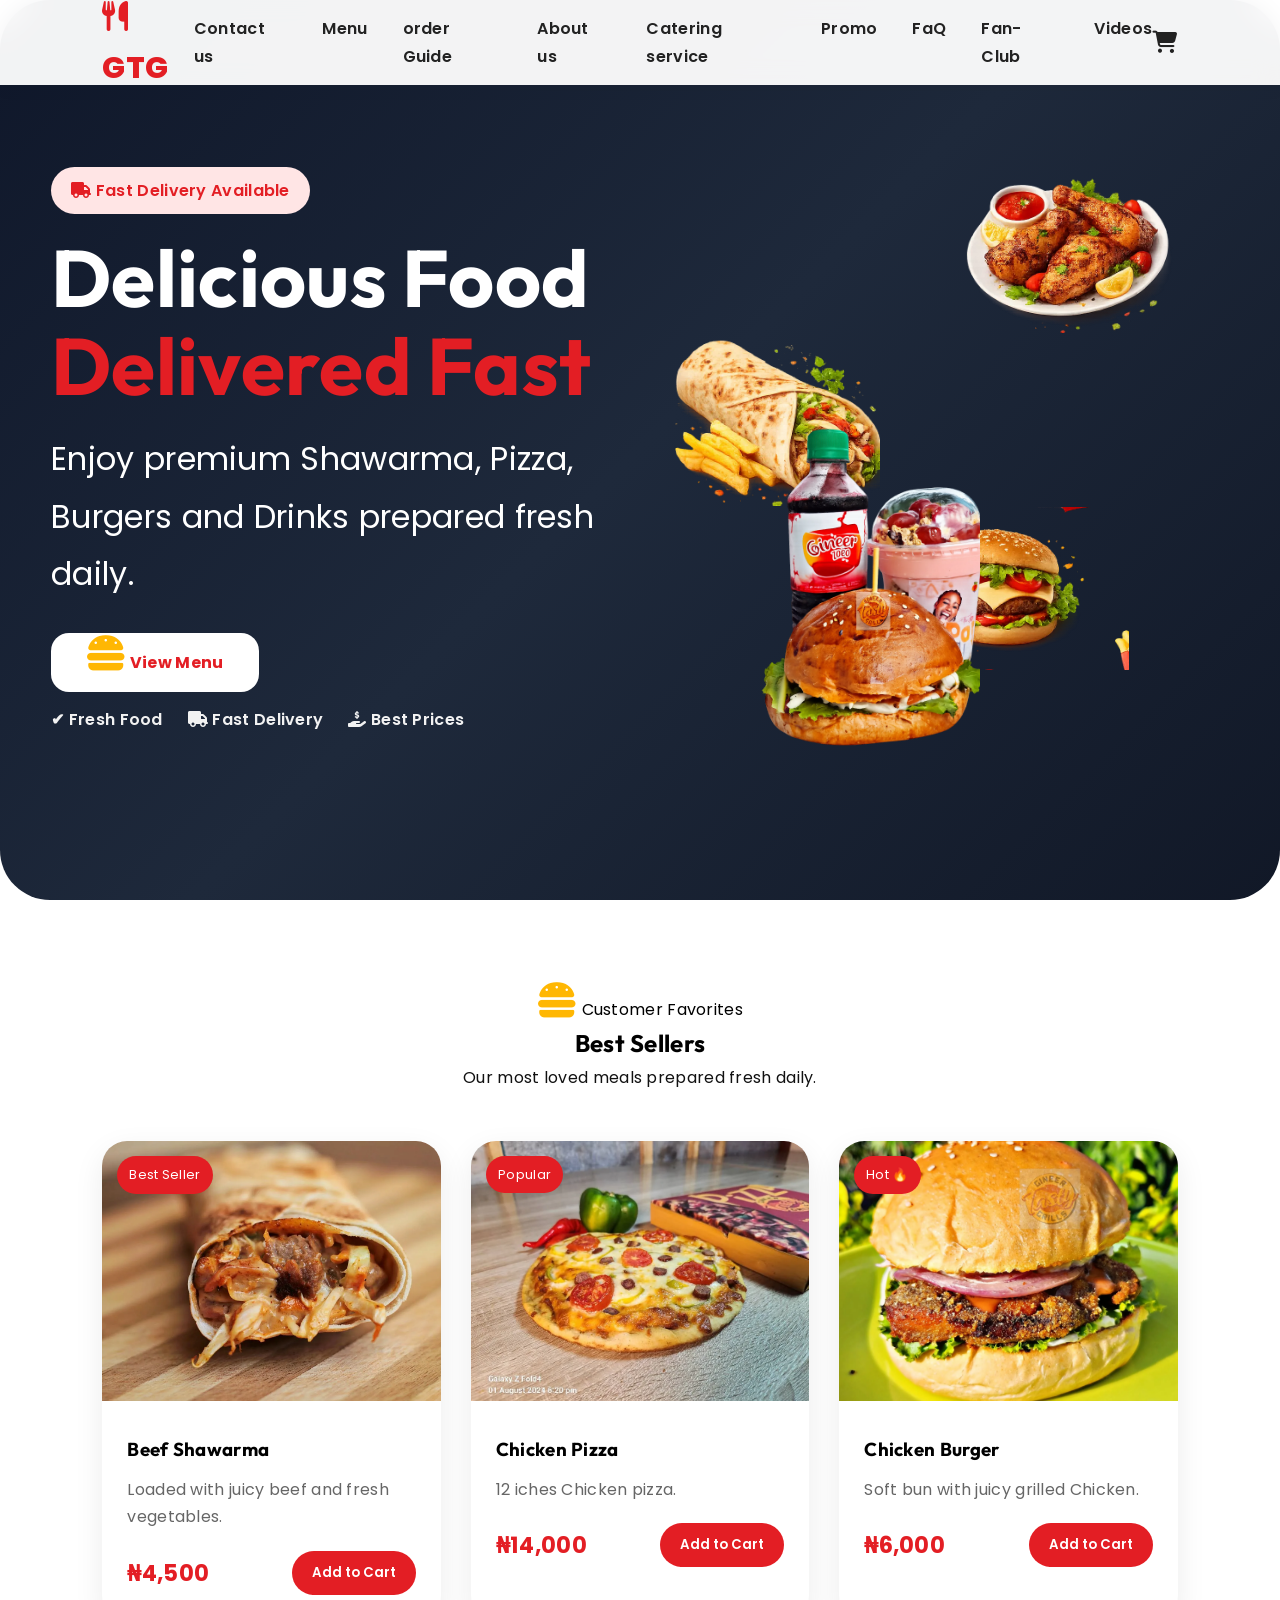
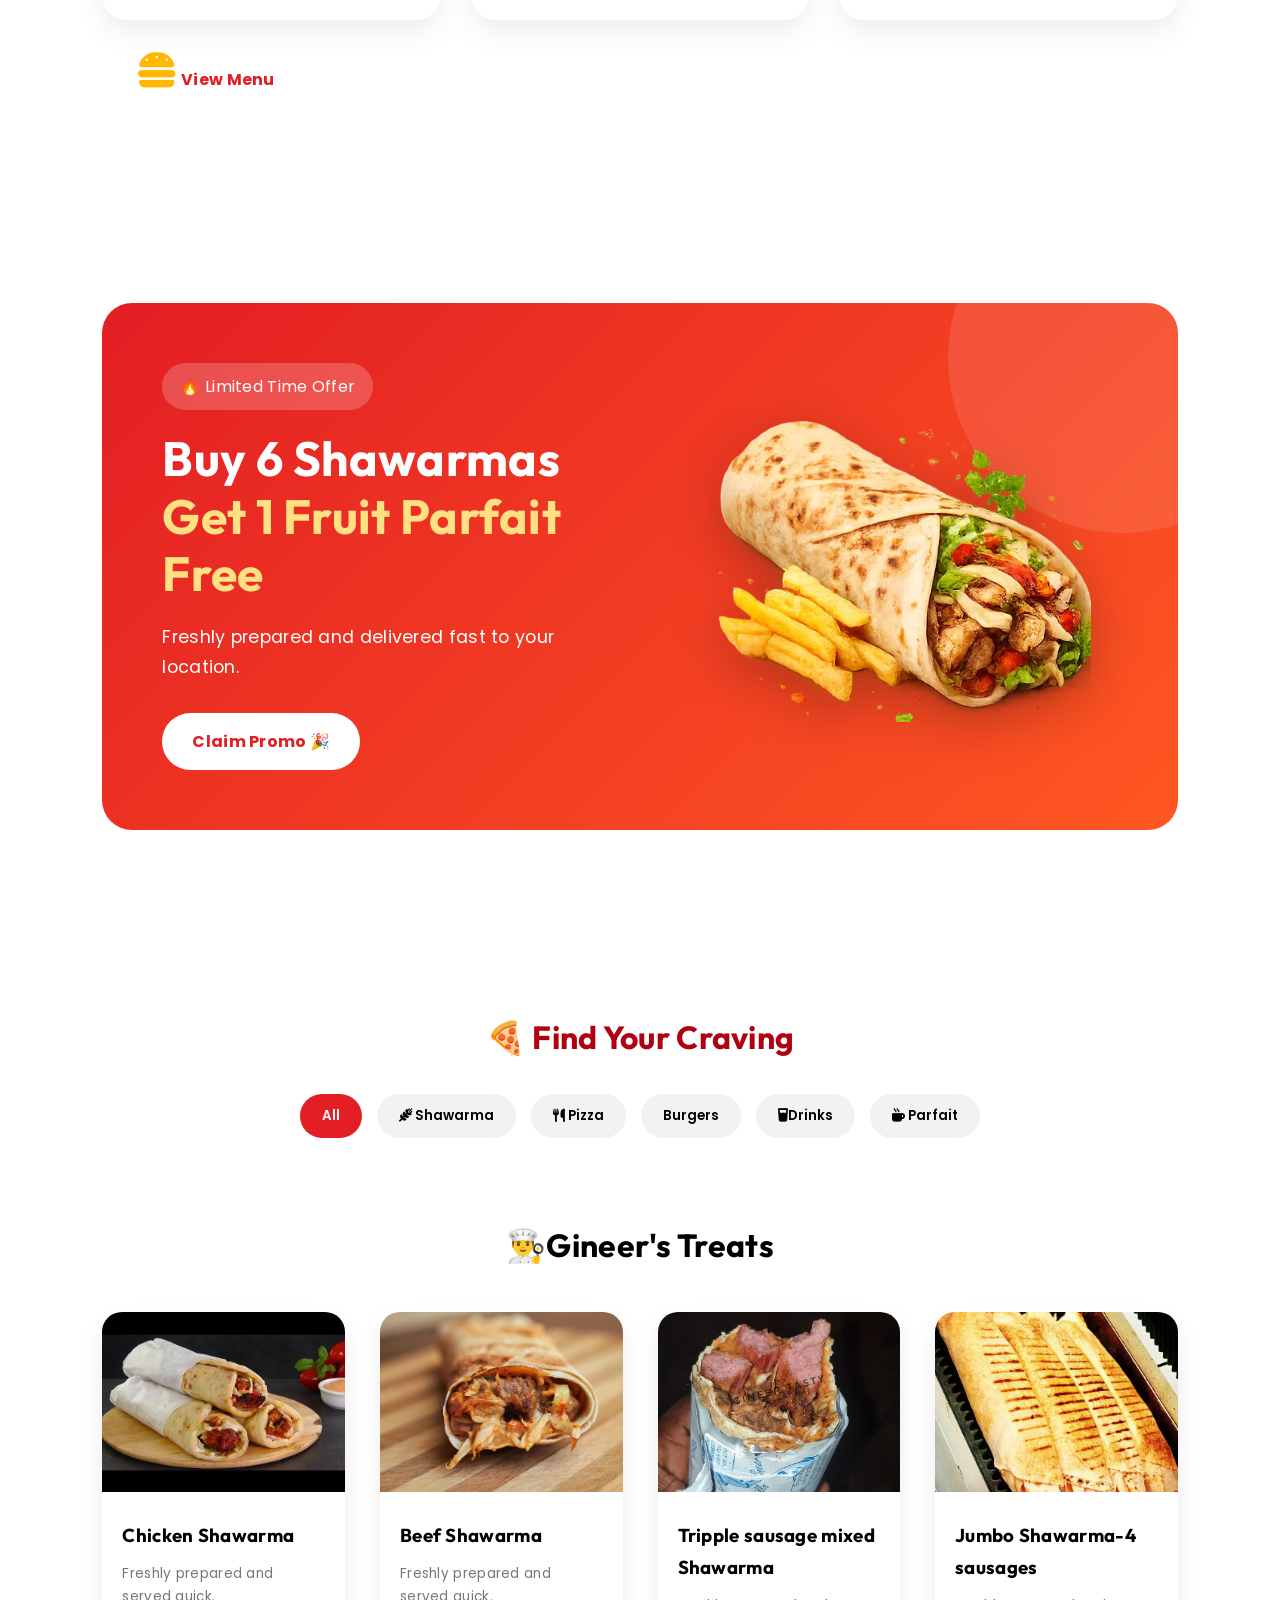
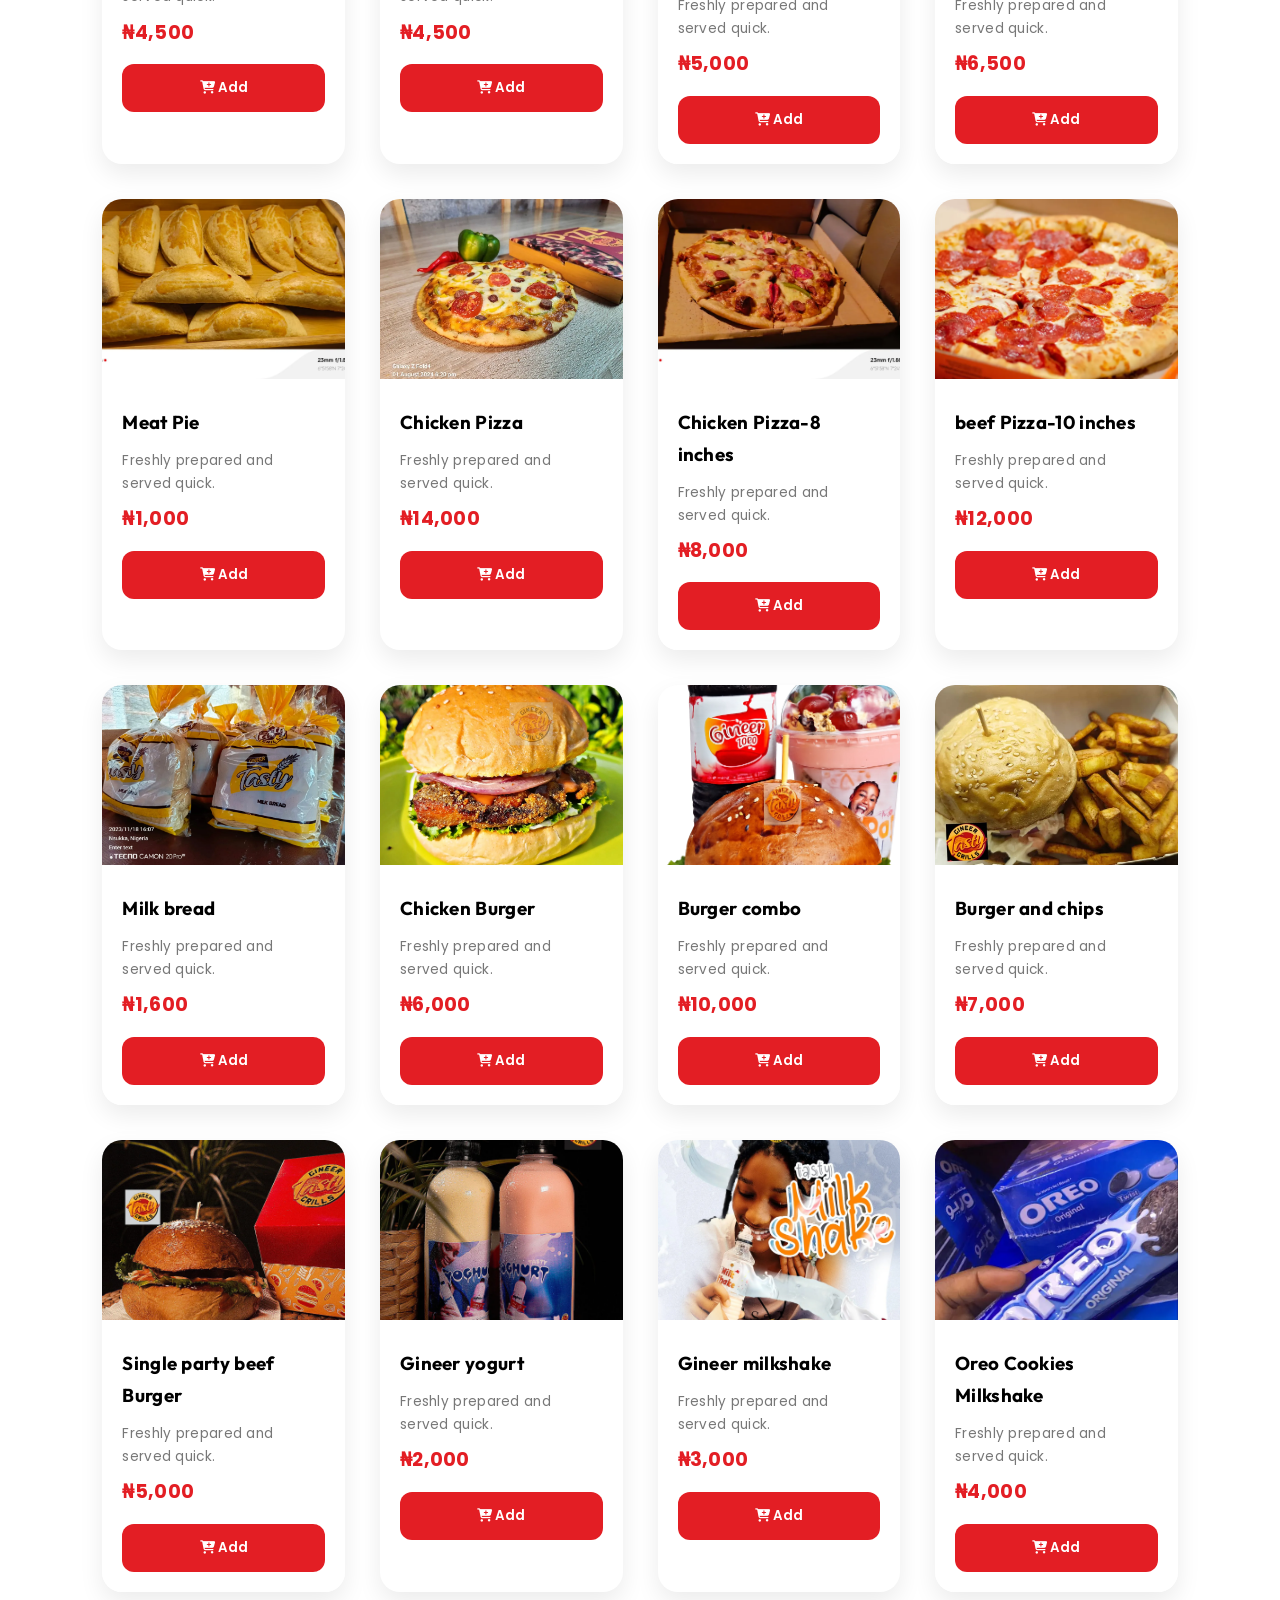
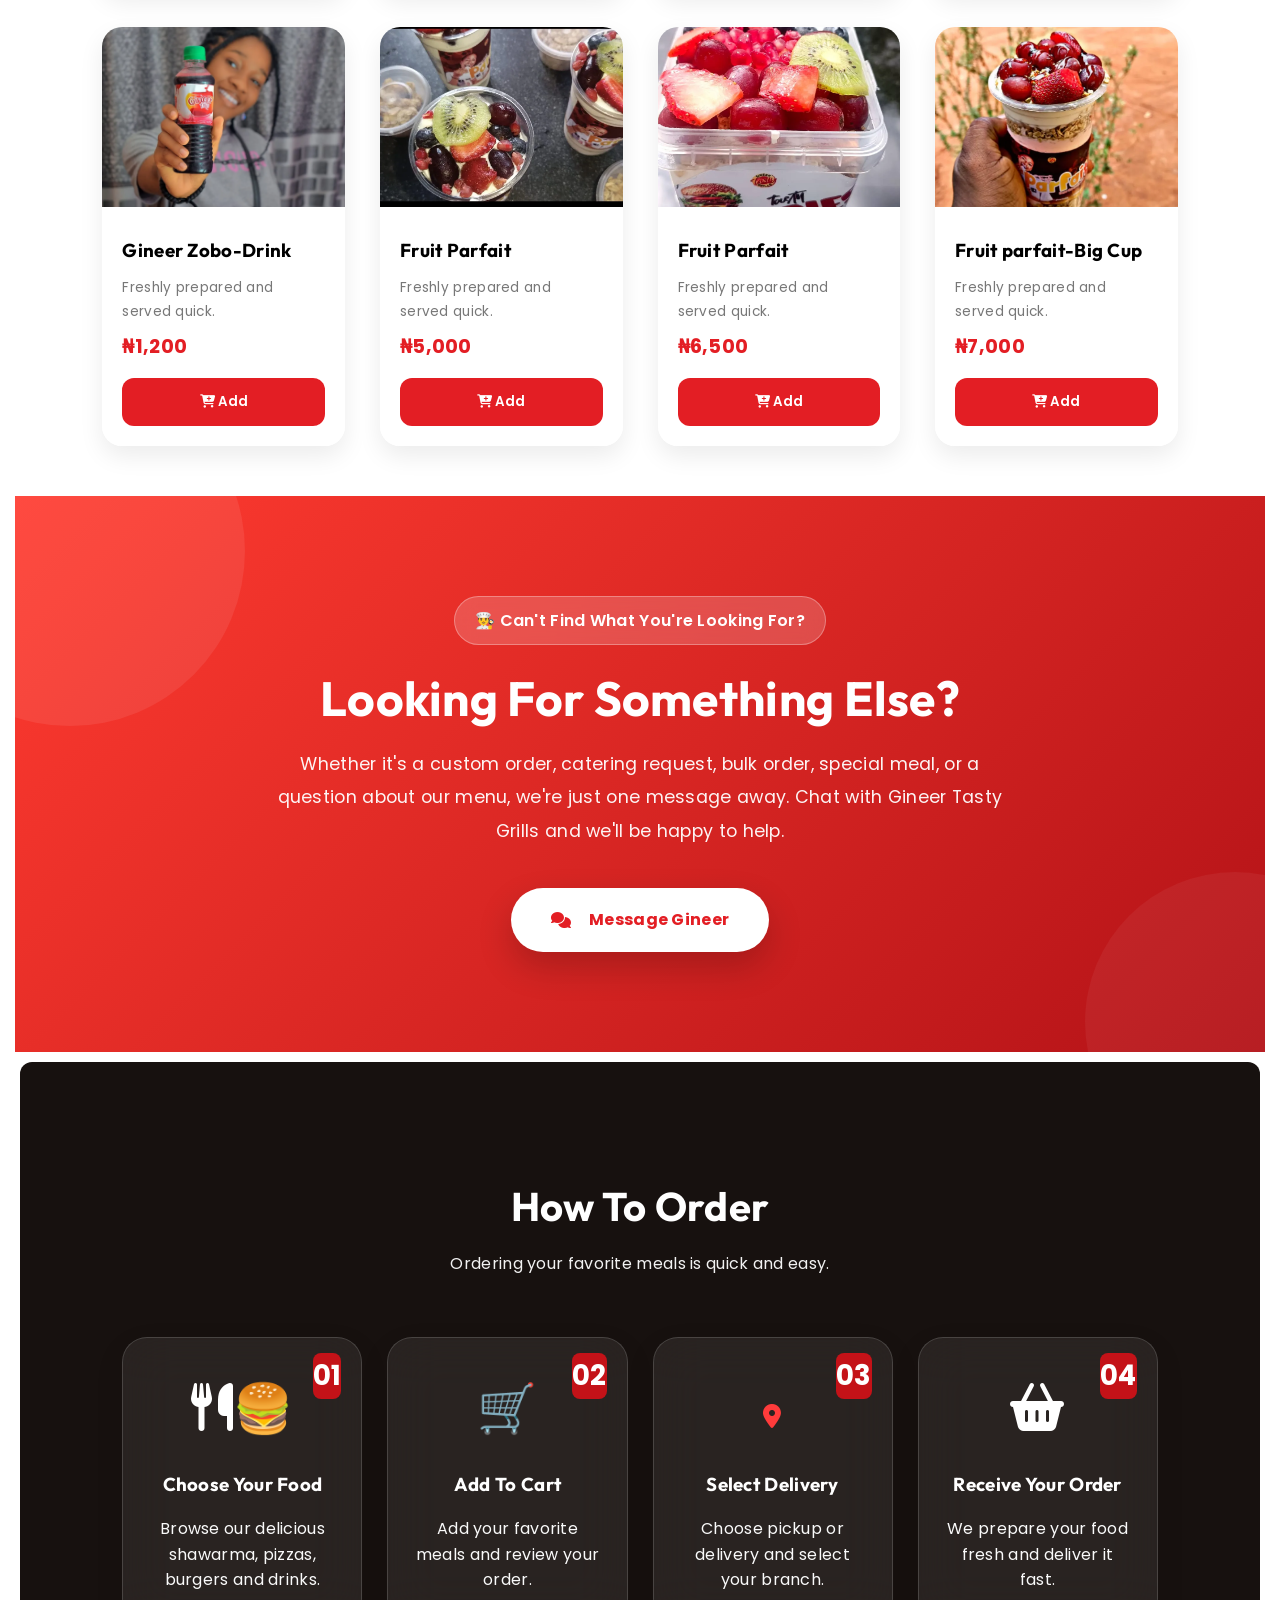
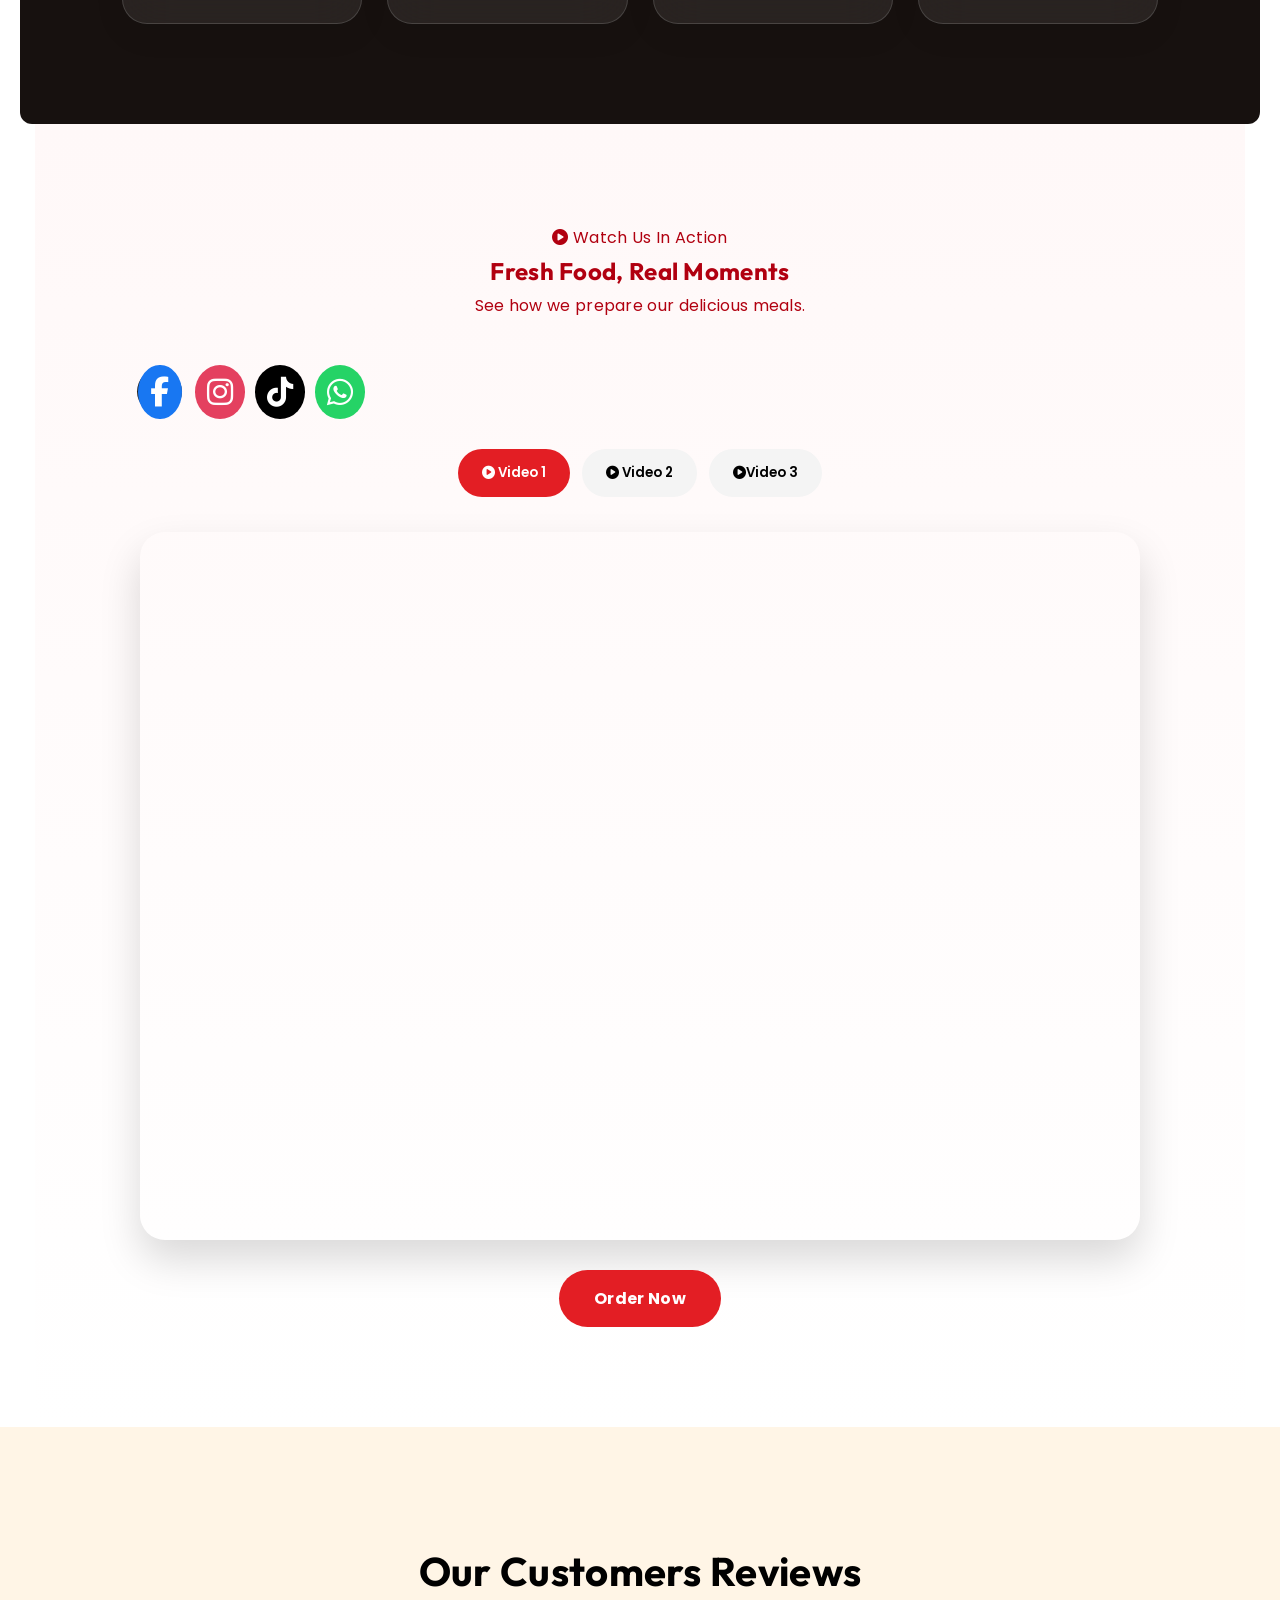
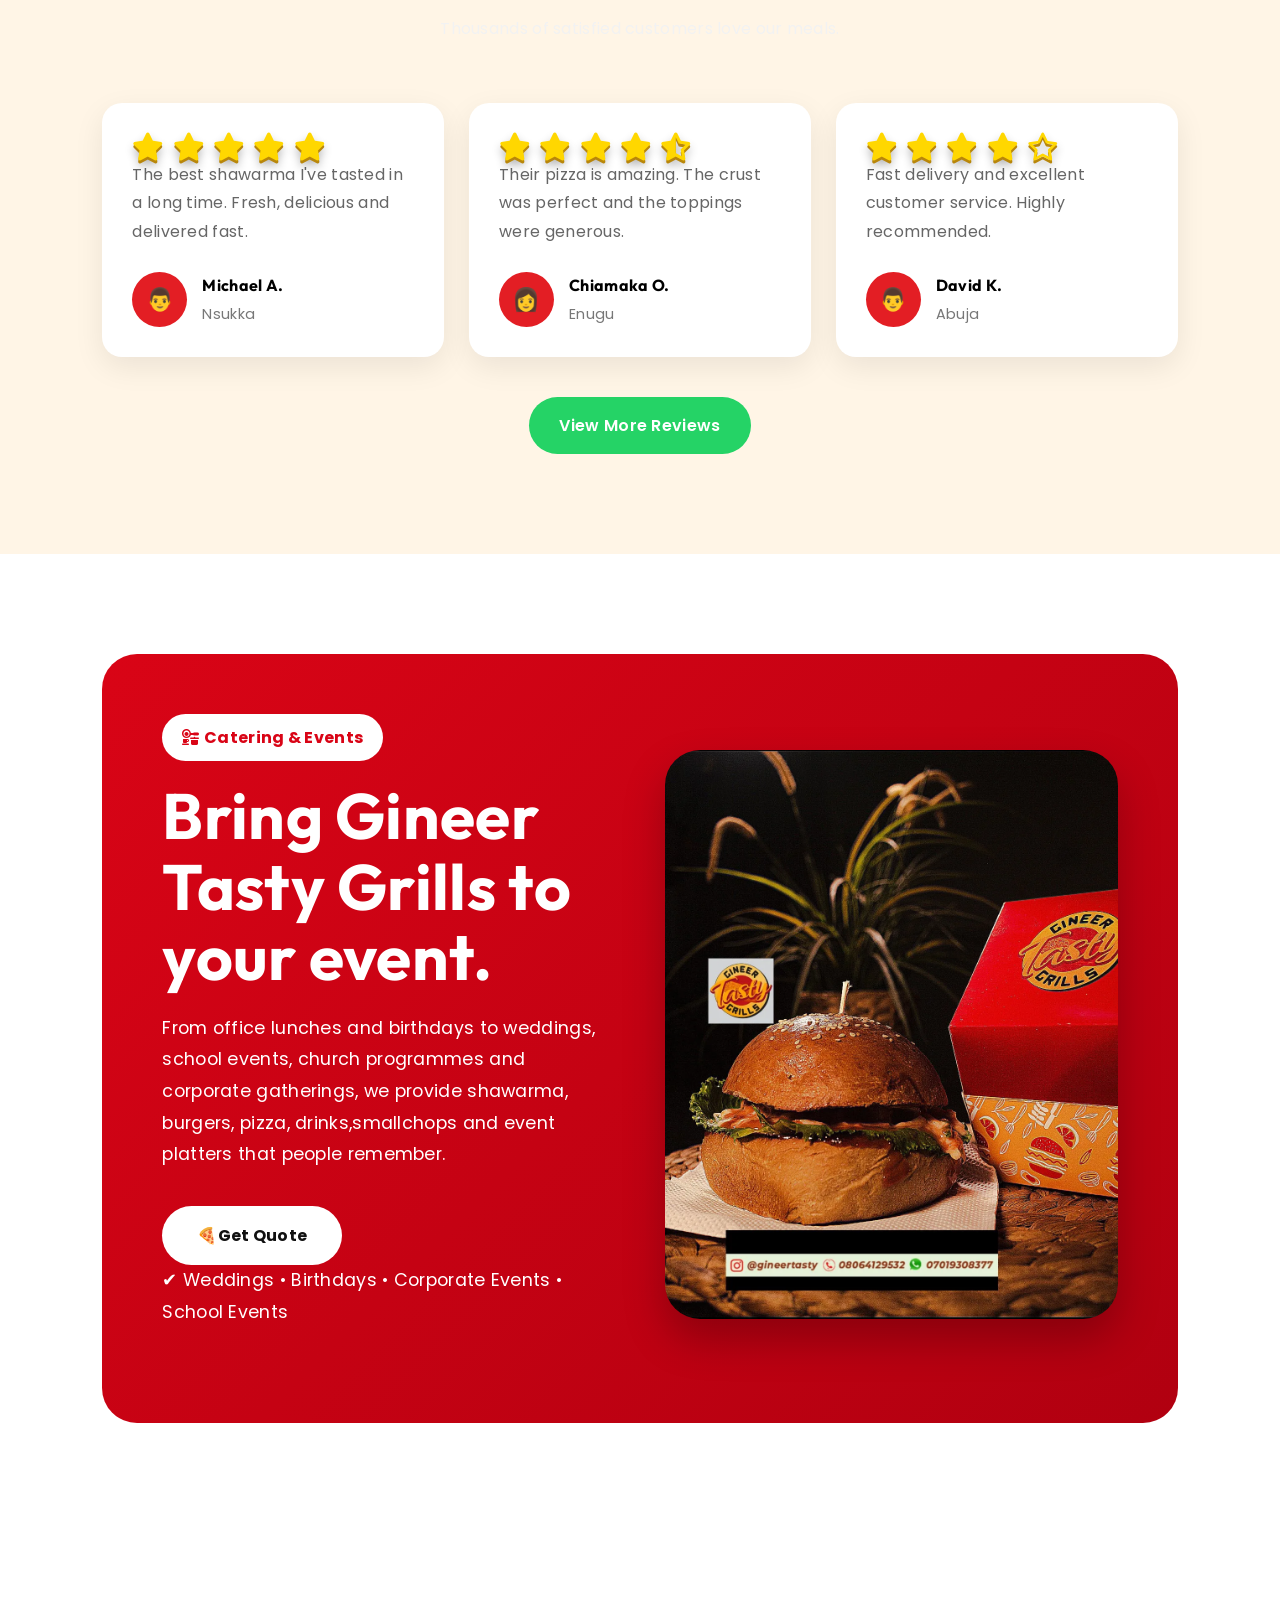
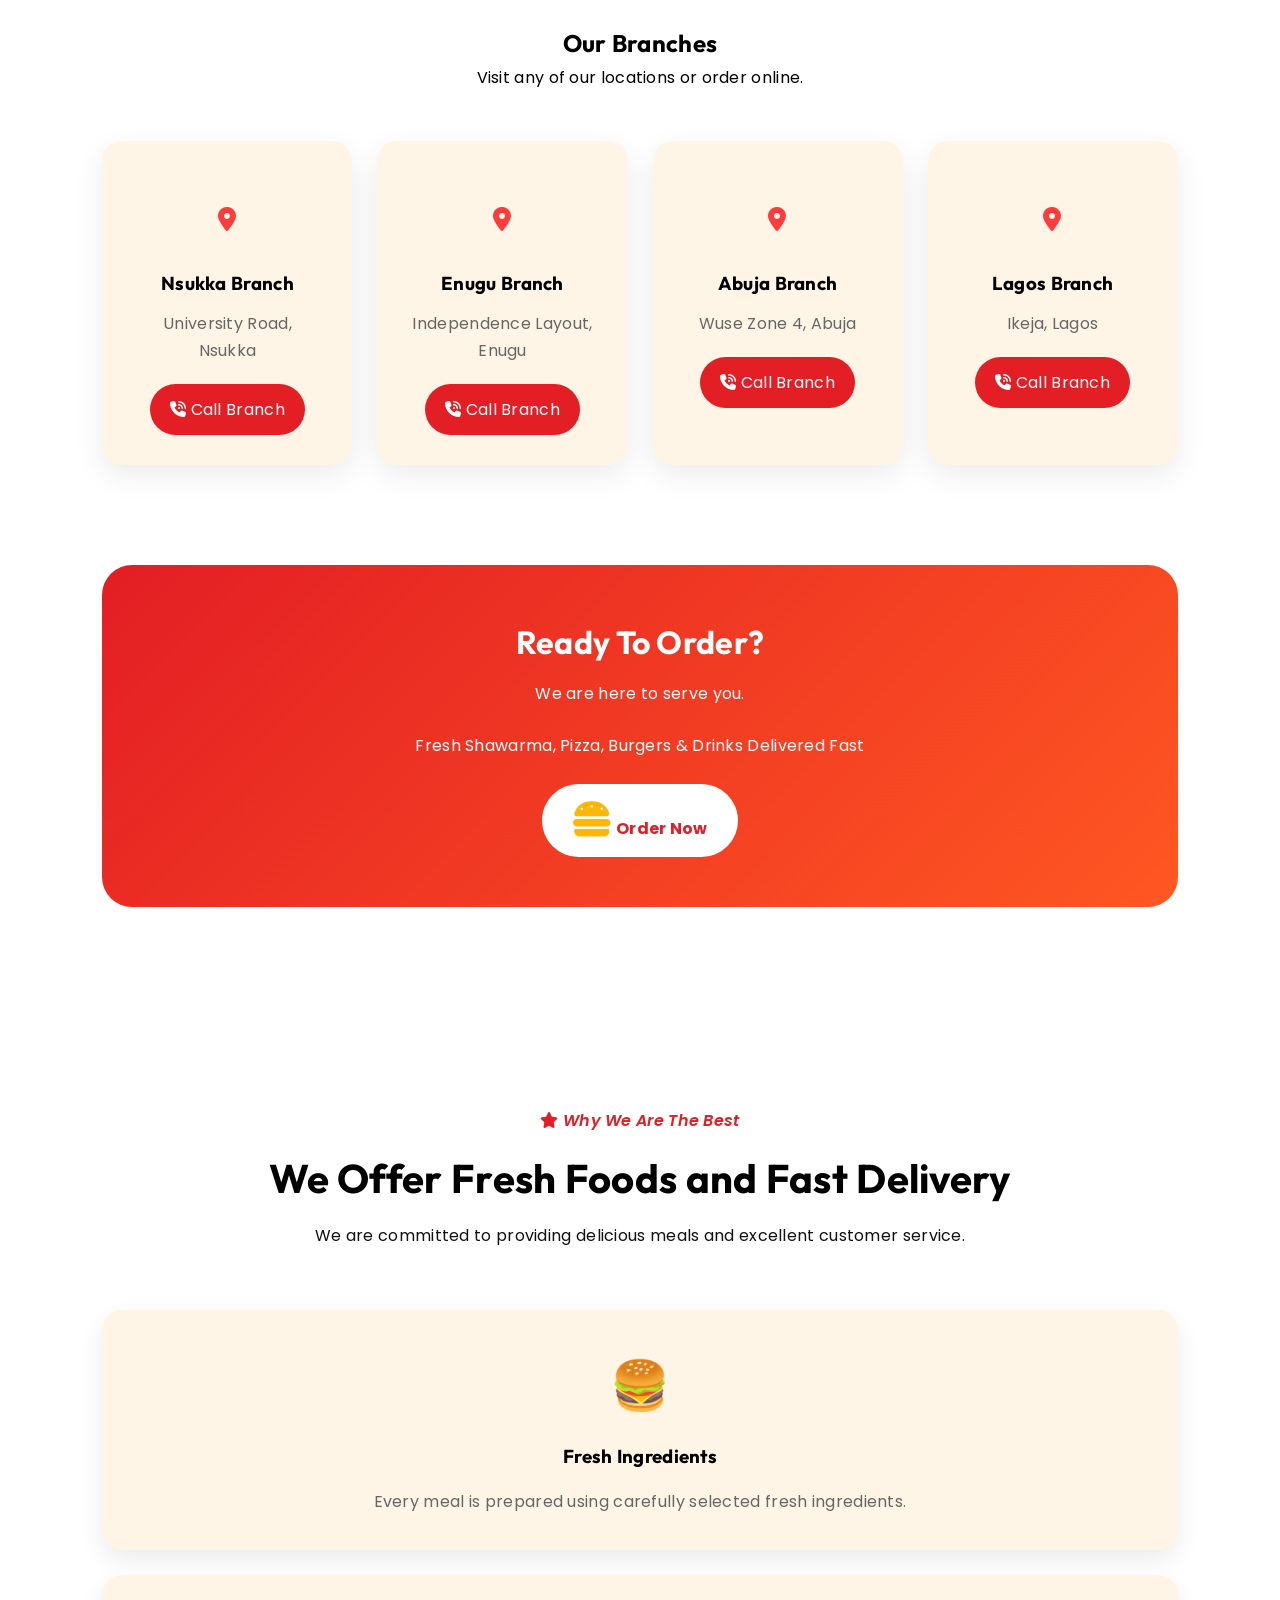
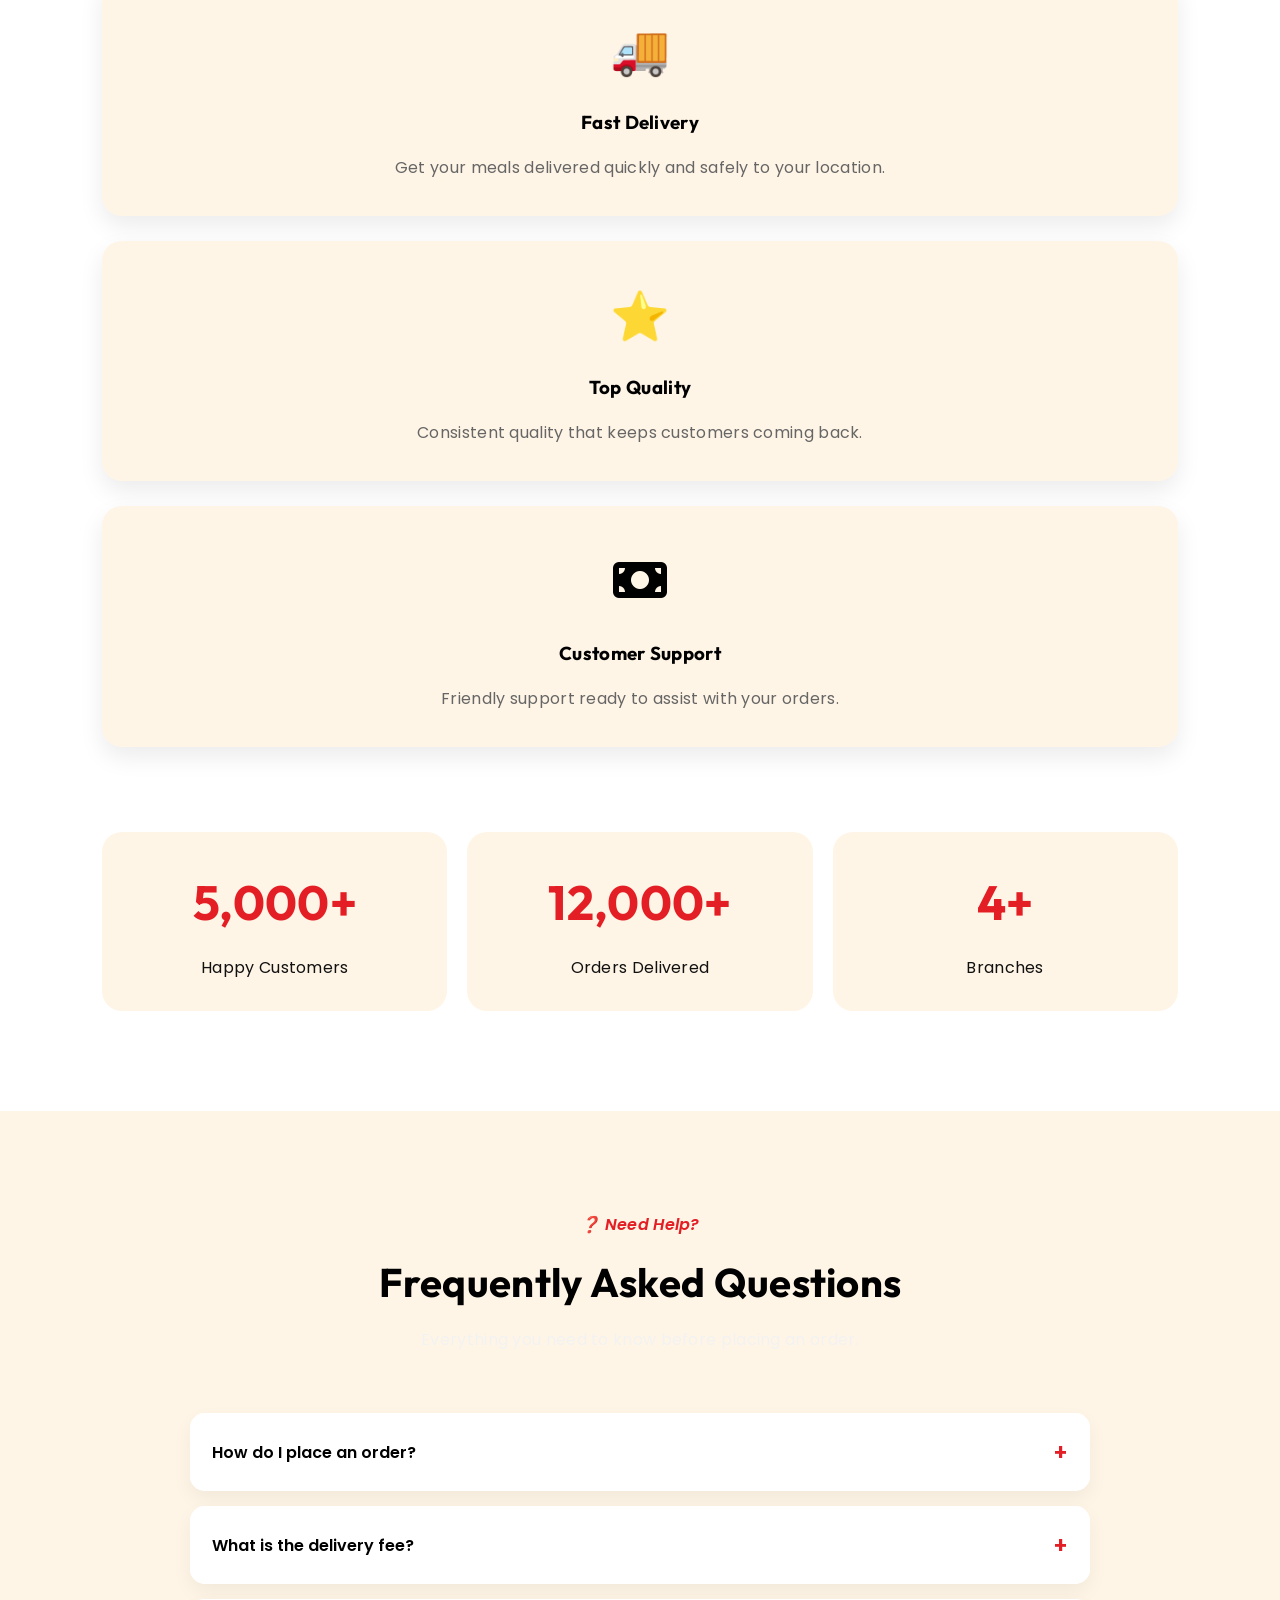
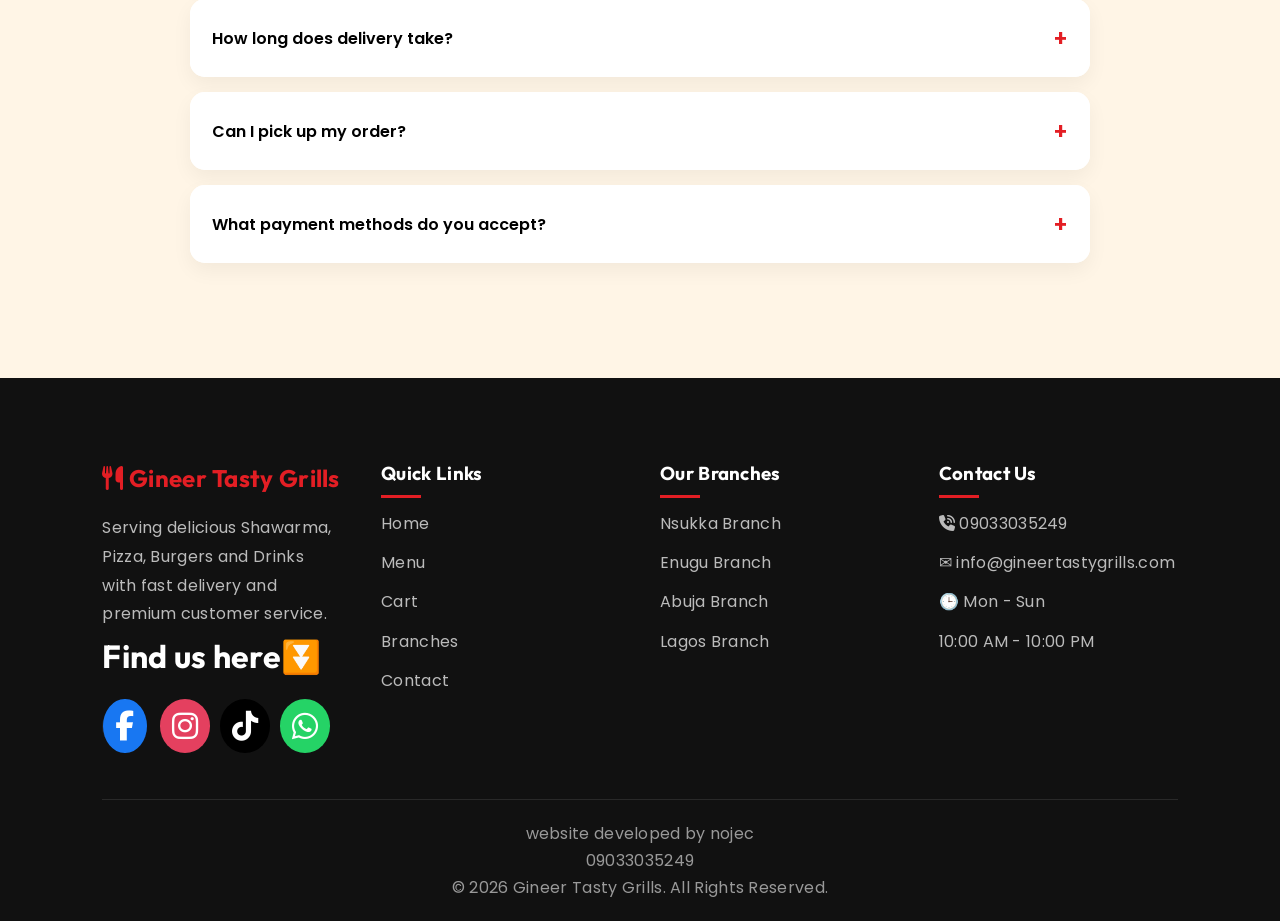
==== commit 452d855f: "changed the fonts" ====
--- a/index.html
+++ b/index.html
@@ -916,9 +916,9 @@
         <div class="section-title">
 
             <span> <i class="fa-solid fa-star"></i>
-                Why Choose Us</span>
-
-            <h2>Fresh Food, Fast Delivery</h2>
+                Why We Are The Best</span>
+
+            <h2>We Offer Fresh Foods and Fast Delivery</h2>
 
             <p>
                 We are committed to providing delicious meals and excellent customer service.
@@ -1364,7 +1364,7 @@
 
     <button id="scrollTopBtn" class="scroll-top-btn">
 
-        ⬆🍕
+        🍕
 
     </button>
 
--- a/css/style.css
+++ b/css/style.css
@@ -641,7 +641,7 @@
     }
 
     .nav-links.active {
-        right: 120px;
+        right: 140px;
     }
 
 }
